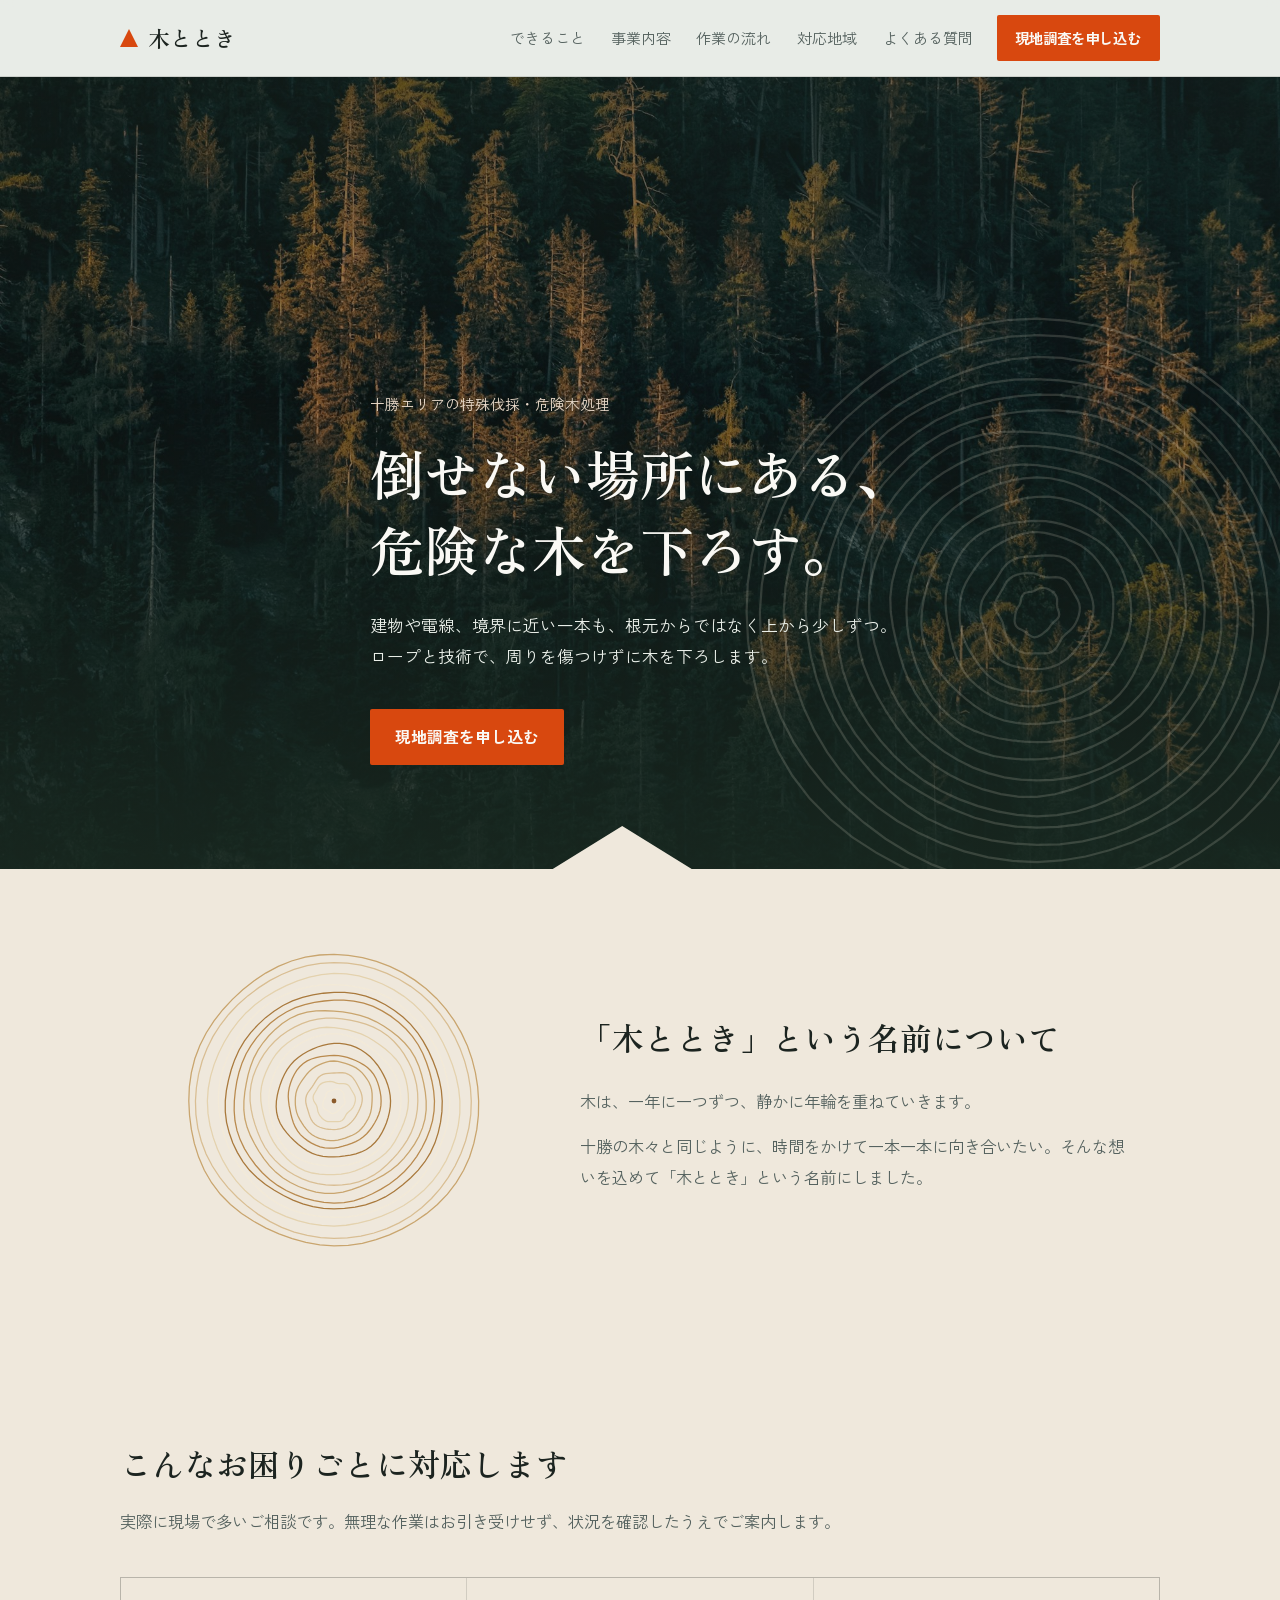
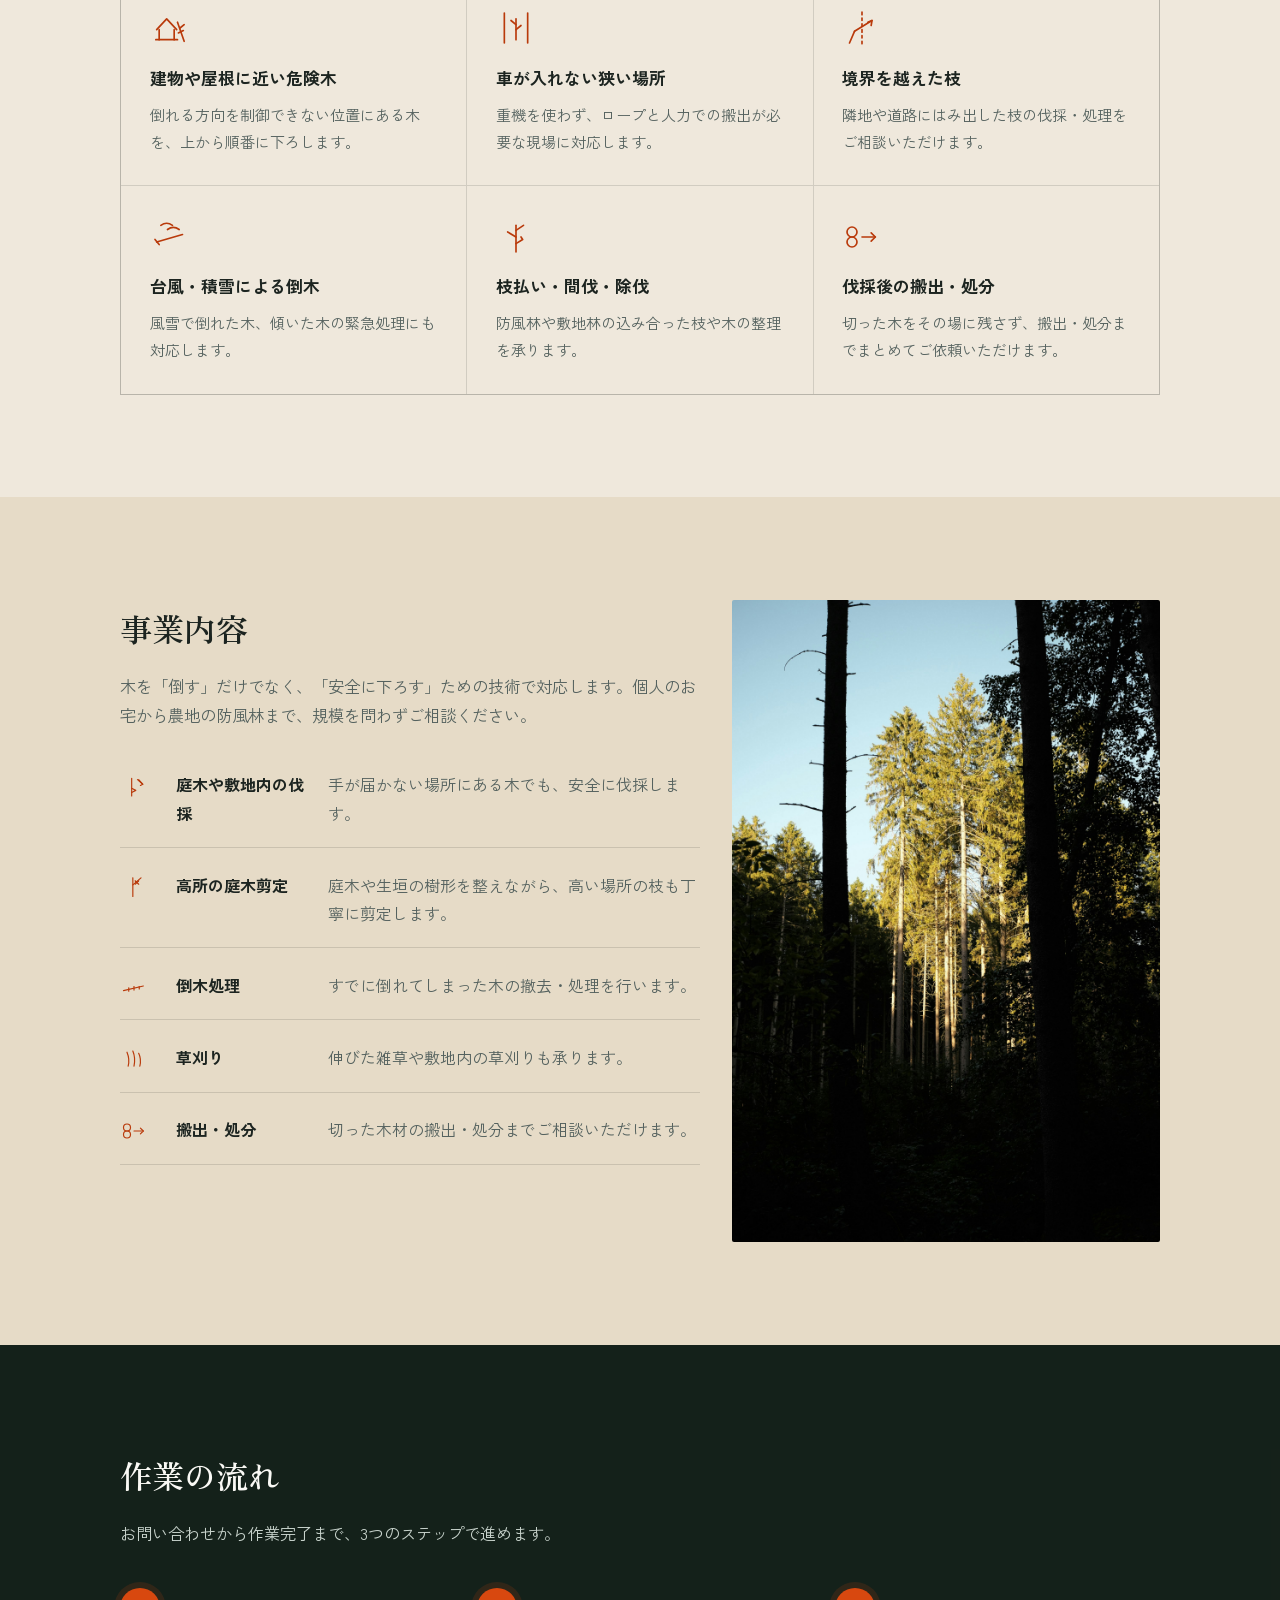
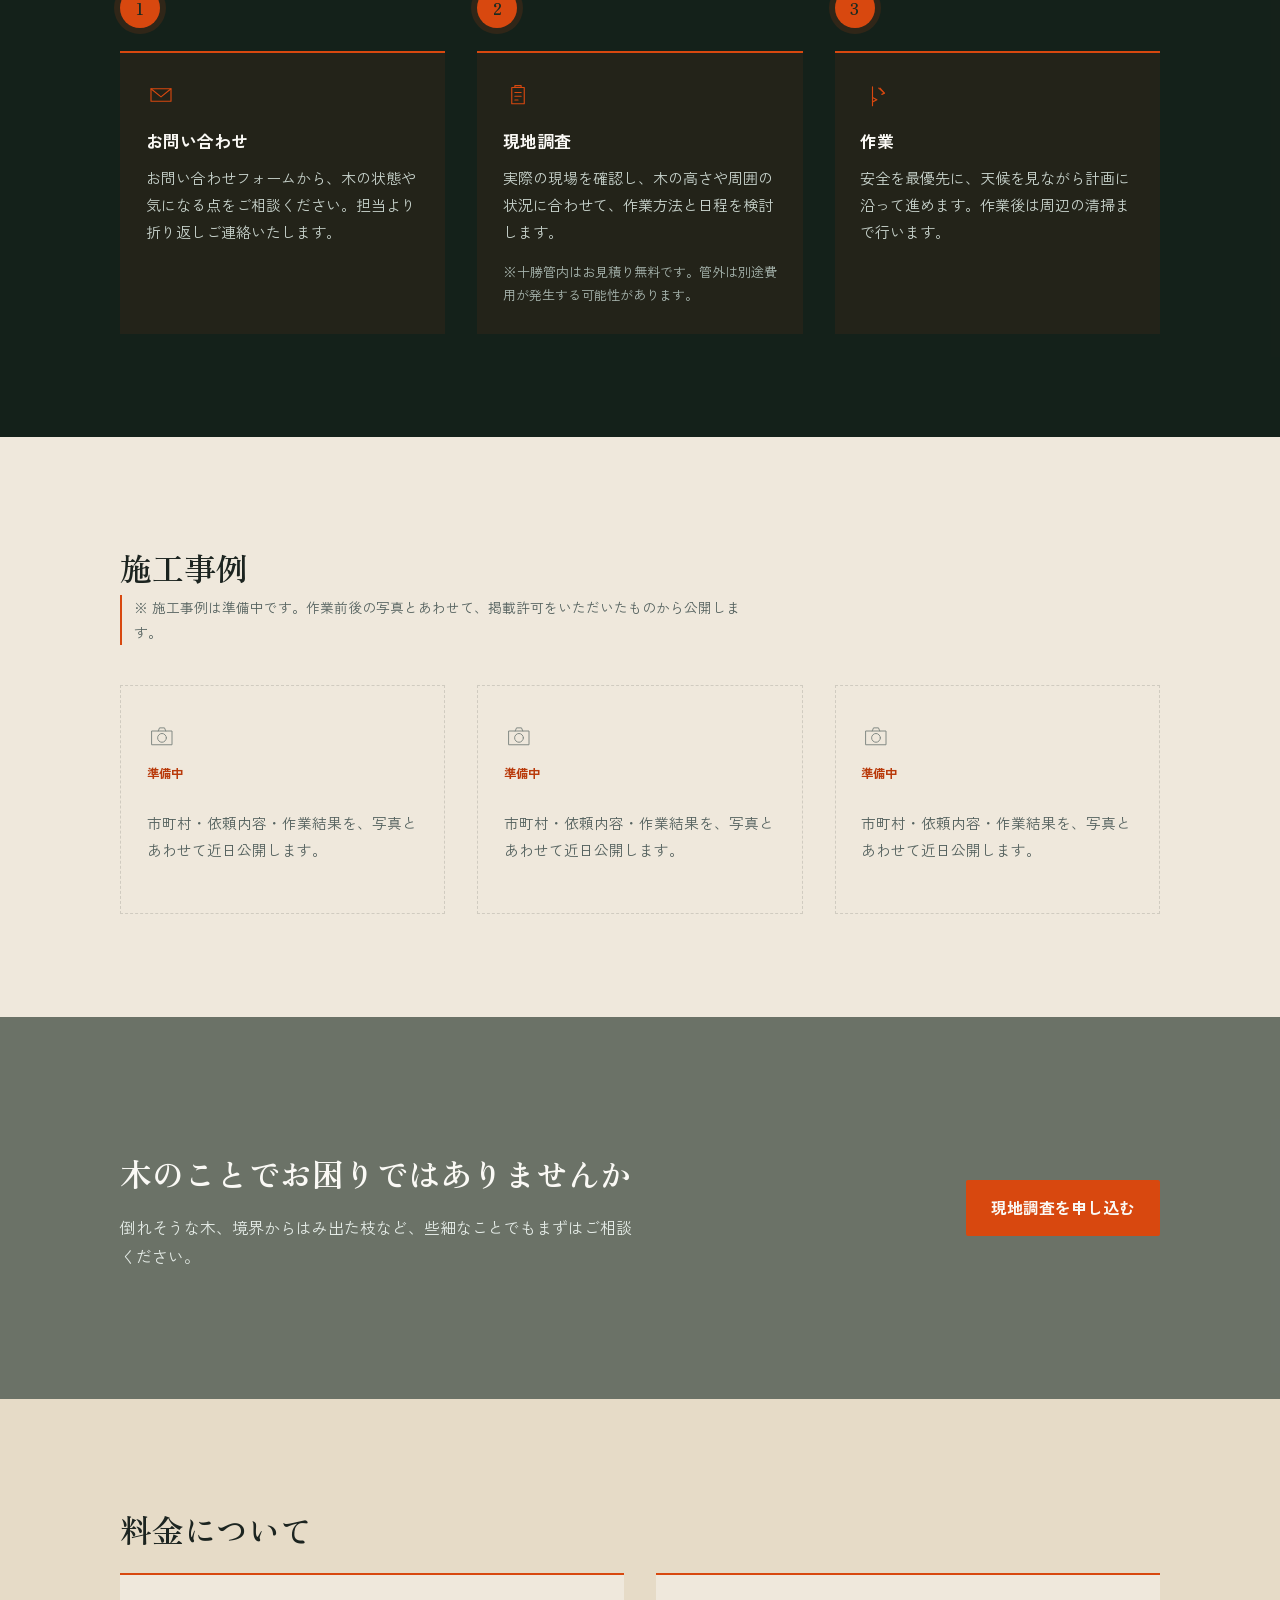
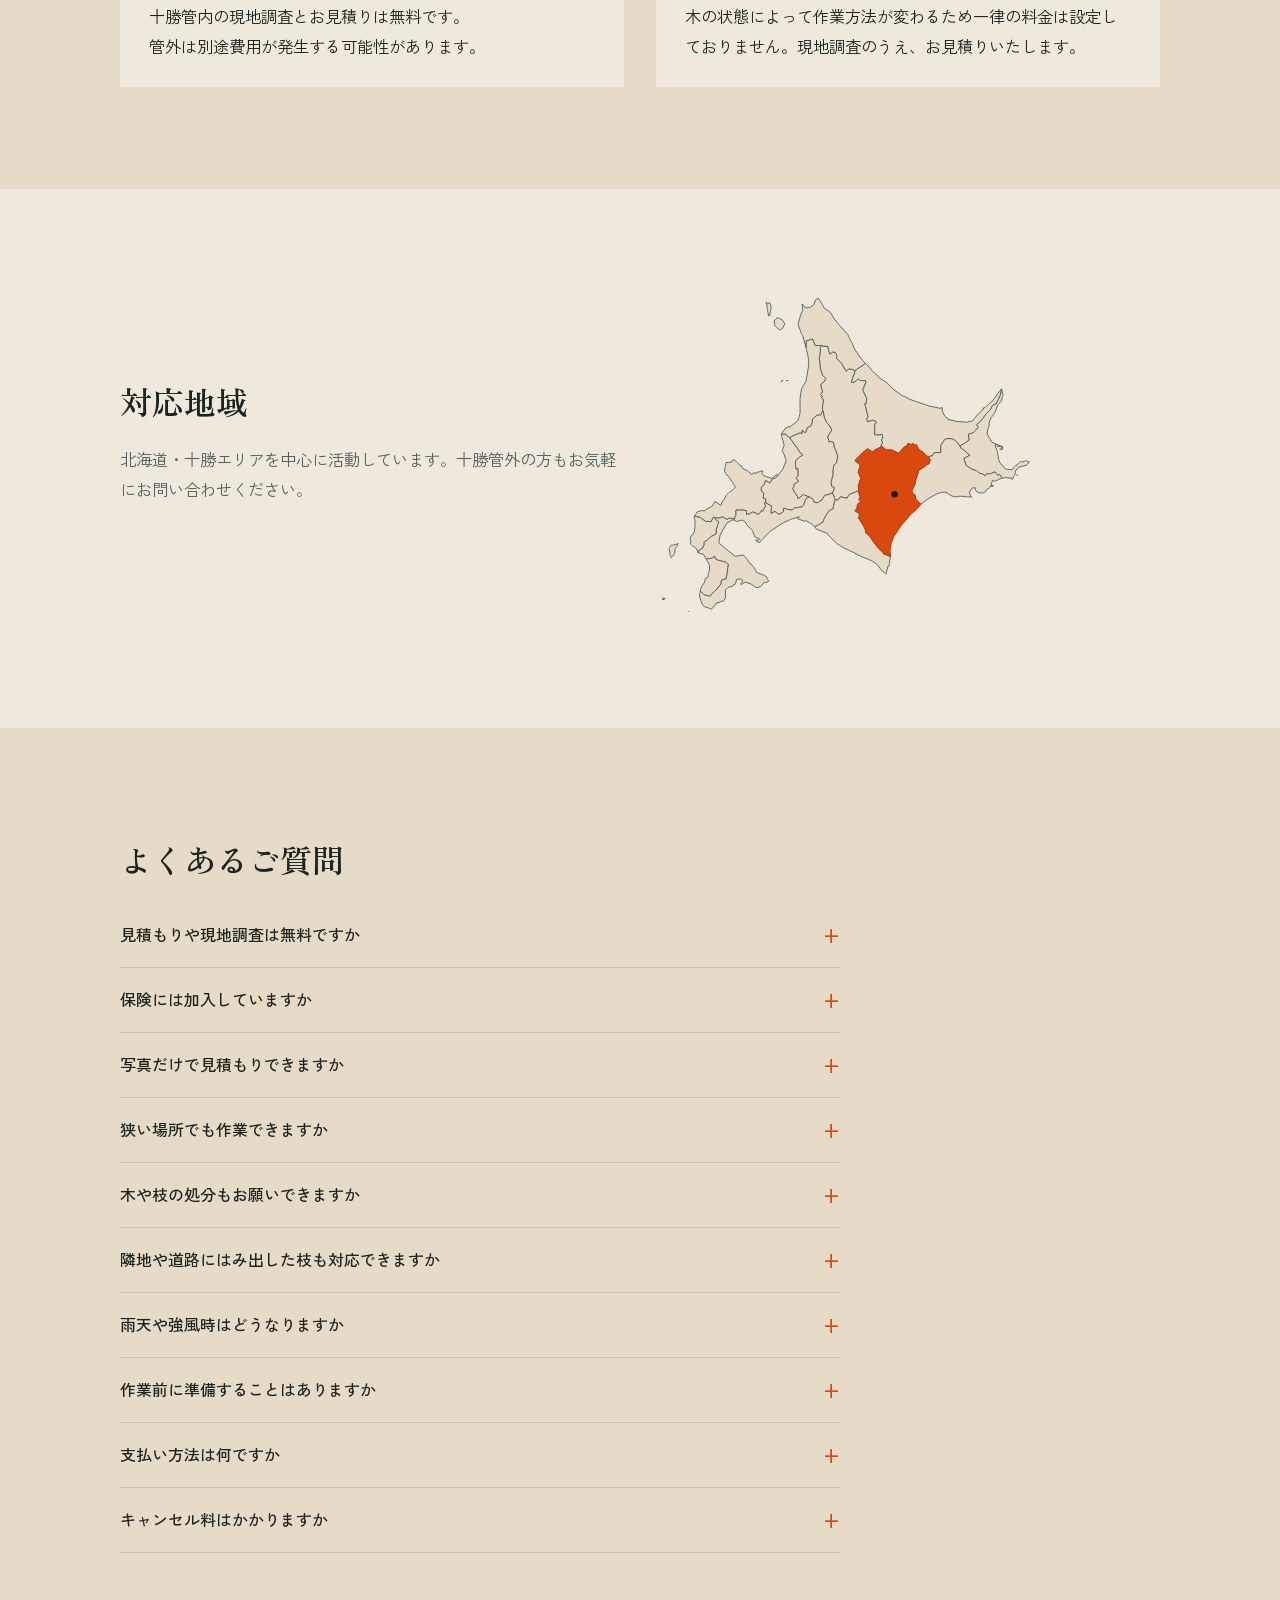
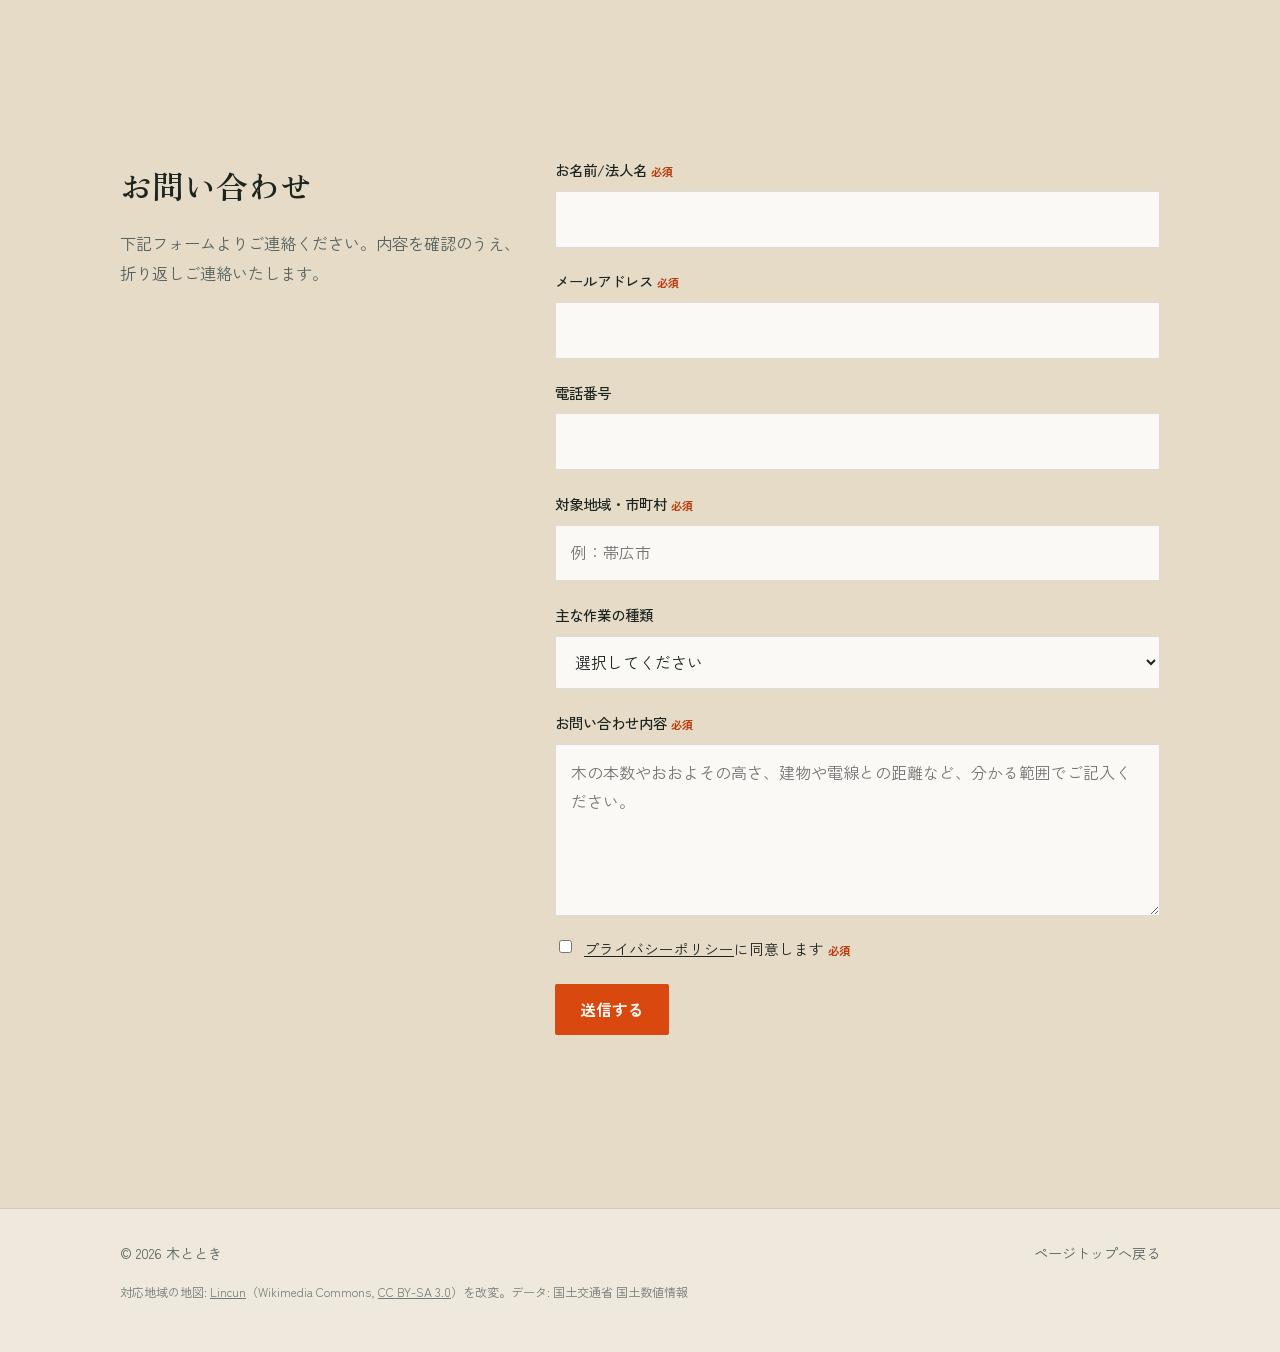
==== index.html @ b5069be8 "年輪イラストを追加し、全体を温かみのある配色に調整 参考サイト(coco-terrace, yachiyo-egg, tokachi-fruits, musu-sauna)を 確認し、フラットで硬い印" ====
<!DOCTYPE html>
<html lang="ja">
<head>
<meta charset="UTF-8">
<meta name="viewport" content="width=device-width, initial-scale=1.0">
<title>木ととき | 十勝の特殊伐採・危険木処理</title>
<meta name="description" content="建物や電線に近い危険な木、狭い場所の伐採、倒木・風雪被害の処理まで。十勝エリアの特殊伐採・伐採・林業関連サービス「木ととき」。">
<link rel="preconnect" href="https://fonts.googleapis.com">
<link rel="preconnect" href="https://fonts.gstatic.com" crossorigin>
<link href="https://fonts.googleapis.com/css2?family=Zen+Old+Mincho:wght@400;600;900&family=Zen+Kaku+Gothic+New:wght@300;400;500;700&display=swap" rel="stylesheet">
<link rel="stylesheet" href="css/style.css?v=12">
</head>
<body>

<svg class="icon-sprite" aria-hidden="true">
<defs>

<symbol id="ic-house-tree" viewBox="0 0 48 48">
  <path d="M8 26 L20 13 L32 26" />
  <path d="M11 26 V38" /><path d="M29 26 V38" />
  <path d="M7 38 H33" />
  <path d="M41 40 L33 17" />
  <path d="M36 24 L41 20" /><path d="M34 30 L40 27" />
</symbol>

<symbol id="ic-narrow" viewBox="0 0 48 48">
  <path d="M10 6 V42" /><path d="M38 6 V42" />
  <path d="M24 38 V13" />
  <path d="M24 20 L18 15" /><path d="M24 26 L30 21" />
</symbol>

<symbol id="ic-boundary" viewBox="0 0 48 48">
  <path d="M24 5 V43" stroke-dasharray="3 4" />
  <path d="M9 42 L15 28" />
  <path d="M15 28 L36 15" />
  <path d="M31 17 L36 15 L35 21" />
</symbol>

<symbol id="ic-storm" viewBox="0 0 48 48">
  <path d="M8 30 L39 21" />
  <path d="M6 27 L11 33" />
  <path d="M13 10 Q20 5 27 10" />
  <path d="M21 15 Q28 10 35 15" />
</symbol>

<symbol id="ic-prune-tree" viewBox="0 0 48 48">
  <path d="M24 42 V10" />
  <path d="M24 16 L33 10" />
  <path d="M24 24 L14 18" />
  <path d="M24 32 L32 27 M30 24 L32 27 L29 29" />
</symbol>

<symbol id="ic-haul" viewBox="0 0 48 48">
  <circle cx="12" cy="30" r="6" /><circle cx="12" cy="18" r="6" />
  <path d="M24 24 H40" /><path d="M35 19 L40 24 L35 29" />
</symbol>

<symbol id="ic-felling" viewBox="0 0 48 48">
  <path d="M20 41 V11" />
  <path d="M20 28 L27 31.5 L20 35" />
  <path d="M30 13 L39 21" />
  <path d="M32 13 L39 21 L35 23" />
</symbol>

<symbol id="ic-shears" viewBox="0 0 48 48">
  <path d="M22 42 V10" />
  <path d="M22 22 L36 10" />
  <path d="M26 15 L32 21" /><path d="M26 21 L32 15" />
</symbol>

<symbol id="ic-fallen" viewBox="0 0 48 48">
  <path d="M6 32 L40 24" />
  <path d="M15 27 V33" /><path d="M24 25 V31" /><path d="M33 25 V29" />
</symbol>

<symbol id="ic-camera" viewBox="0 0 48 48">
  <path d="M18 16 L20 11 H28 L30 16" />
  <path d="M8 16 H40 V38 H8 Z" />
  <circle cx="24" cy="27" r="7" />
</symbol>

<symbol id="ic-grass" viewBox="0 0 48 48">
  <path d="M14 38 Q17 26 12 14" />
  <path d="M24 38 Q27 24 22 12" />
  <path d="M34 38 Q37 26 32 16" />
</symbol>

<symbol id="ic-contact" viewBox="0 0 48 48">
  <path d="M8 14 H40 V34 H8 Z" />
  <path d="M8 14 L24 27 L40 14" />
</symbol>

<symbol id="ic-survey" viewBox="0 0 48 48">
  <path d="M14 12 H34 V38 H14 Z" />
  <path d="M19 12 V9 H29 V12" />
  <path d="M19 20 H29" /><path d="M19 26 H29" /><path d="M19 32 H24" />
</symbol>

</defs>
</svg>

<a class="skip-link" href="#main">本文へ移動</a>

<header class="site-header" id="siteHeader">
  <div class="wrap header-inner">
    <a href="#top" class="brand">
      <span class="brand-mark" aria-hidden="true"></span>
      <span class="brand-name">木ととき</span>
    </a>
    <nav class="nav" id="nav">
      <a href="#concerns">できること</a>
      <a href="#services">事業内容</a>
      <a href="#process">作業の流れ</a>
      <a href="#area">対応地域</a>
      <a href="#faq">よくある質問</a>
    </nav>
    <a href="#contact" class="btn btn-primary btn-header">現地調査を申し込む</a>
    <button class="nav-toggle" id="navToggle" aria-label="メニューを開く" aria-expanded="false" aria-controls="nav">
      <span></span><span></span><span></span>
    </button>
  </div>
</header>

<main id="main">

  <section class="hero" id="top">
    <div class="hero-photo" style="background-image:url('images/hero-forest.jpg');"></div>
    <div class="hero-scrim"></div>
    <svg class="hero-rings" viewBox="0 0 400 400" aria-hidden="true">
  <path d="M 213.6 200.0 L 213.9 201.4 L 213.7 202.7 L 213.0 203.9 L 212.0 205.0 L 210.9 205.9 L 210.0 206.7 L 209.2 207.6 L 208.5 208.5 L 207.8 209.6 L 207.1 210.6 L 206.1 211.5 L 205.1 212.3 L 204.0 213.2 L 202.8 214.1 L 201.5 214.9 L 200.0 215.6 L 198.4 215.8 L 196.9 215.5 L 195.5 214.7 L 194.3 213.7 L 193.2 212.8 L 192.0 212.0 L 190.7 211.3 L 189.3 210.7 L 188.0 209.9 L 186.9 208.7 L 186.3 207.3 L 186.0 205.8 L 186.1 204.2 L 186.3 202.7 L 186.5 201.3 L 186.8 200.0 L 187.2 198.7 L 187.8 197.6 L 188.4 196.5 L 189.1 195.5 L 189.6 194.4 L 189.9 193.2 L 190.1 191.9 L 190.5 190.5 L 191.2 189.2 L 192.2 188.3 L 193.5 187.8 L 194.8 187.5 L 196.2 187.4 L 197.4 187.1 L 198.7 186.6 L 200.0 185.9 L 201.4 185.3 L 203.0 185.0 L 204.6 185.0 L 206.1 185.3 L 207.5 186.0 L 208.9 186.8 L 210.1 187.7 L 211.2 188.8 L 212.0 190.2 L 212.5 191.7 L 212.6 193.3 L 212.5 194.8 L 212.6 196.2 L 212.8 197.5 L 213.2 198.7 Z" fill="none" stroke="currentColor" stroke-width="1.4"/>
  <path d="M 226.6 200.0 L 226.0 202.6 L 225.1 205.0 L 224.0 207.3 L 222.6 209.4 L 221.0 211.2 L 219.1 212.8 L 217.4 214.3 L 215.9 215.9 L 214.7 217.9 L 213.5 220.2 L 212.0 222.5 L 210.1 224.4 L 207.7 225.5 L 205.1 225.9 L 202.5 225.9 L 200.0 225.8 L 197.5 225.9 L 194.8 225.9 L 192.2 225.7 L 189.7 224.9 L 187.4 223.5 L 185.4 221.8 L 183.7 219.9 L 182.1 217.9 L 180.9 215.7 L 180.0 213.4 L 179.5 211.0 L 179.1 208.7 L 178.5 206.5 L 177.6 204.5 L 176.2 202.3 L 174.8 200.0 L 174.0 197.4 L 173.9 194.8 L 174.6 192.3 L 175.9 190.0 L 177.2 187.8 L 178.5 185.6 L 179.7 183.3 L 181.1 181.1 L 182.9 179.2 L 185.1 177.7 L 187.5 176.7 L 190.1 176.1 L 192.6 175.7 L 195.1 175.6 L 197.6 175.8 L 200.0 176.5 L 202.2 177.3 L 204.4 178.0 L 206.6 178.3 L 209.0 178.3 L 211.7 178.2 L 214.4 178.5 L 216.8 179.5 L 218.8 181.2 L 220.3 183.4 L 221.5 185.6 L 222.8 187.8 L 224.1 190.0 L 225.4 192.3 L 226.4 194.8 L 226.8 197.4 Z" fill="none" stroke="currentColor" stroke-width="1.4"/>
  <path d="M 235.2 200.0 L 234.6 203.4 L 233.6 206.7 L 232.3 209.8 L 230.9 212.8 L 229.4 215.7 L 227.7 218.5 L 225.9 221.3 L 223.9 223.9 L 221.7 226.4 L 219.2 228.8 L 216.5 230.9 L 213.5 232.6 L 210.3 234.0 L 207.0 235.0 L 203.5 235.6 L 200.0 235.7 L 196.5 235.6 L 193.0 235.3 L 189.5 234.7 L 185.9 234.0 L 182.4 232.8 L 179.1 231.3 L 176.1 229.1 L 173.6 226.4 L 171.6 223.3 L 170.1 220.0 L 168.9 216.6 L 167.9 213.3 L 166.9 210.0 L 165.9 206.8 L 165.0 203.4 L 164.6 200.0 L 164.8 196.5 L 165.6 193.2 L 167.1 190.0 L 169.0 187.2 L 171.0 184.5 L 172.9 181.9 L 174.7 179.2 L 176.4 176.4 L 178.2 173.5 L 180.4 170.7 L 183.1 168.4 L 186.2 166.8 L 189.6 165.8 L 193.1 165.4 L 196.6 165.2 L 200.0 165.0 L 203.5 164.8 L 207.0 164.6 L 210.7 164.7 L 214.4 165.3 L 217.9 166.6 L 221.0 168.6 L 223.7 171.1 L 225.9 174.1 L 227.8 177.2 L 229.5 180.3 L 231.1 183.4 L 232.6 186.5 L 233.9 189.7 L 234.8 193.1 L 235.3 196.5 Z" fill="none" stroke="currentColor" stroke-width="1.4"/>
  <path d="M 247.6 200.0 L 247.3 204.7 L 246.8 209.3 L 245.9 213.9 L 244.4 218.4 L 242.4 222.6 L 240.0 226.7 L 237.4 230.7 L 234.4 234.4 L 231.0 237.8 L 227.1 240.6 L 222.9 242.8 L 218.5 244.6 L 214.0 246.3 L 209.5 247.7 L 204.8 248.9 L 200.0 249.6 L 195.1 249.5 L 190.3 248.9 L 185.5 247.8 L 180.8 246.4 L 176.3 244.4 L 172.1 241.8 L 168.3 238.6 L 165.1 234.9 L 162.2 231.0 L 159.6 227.0 L 157.1 222.9 L 155.0 218.7 L 153.3 214.2 L 152.3 209.5 L 151.7 204.8 L 151.6 200.0 L 151.8 195.2 L 152.4 190.5 L 153.7 185.9 L 155.6 181.6 L 158.0 177.5 L 160.6 173.7 L 163.4 169.9 L 166.2 166.2 L 169.4 162.7 L 173.0 159.6 L 177.0 157.0 L 181.3 154.8 L 185.7 152.9 L 190.3 151.3 L 195.1 150.3 L 200.0 150.0 L 204.9 150.5 L 209.6 151.6 L 214.3 153.0 L 218.8 154.5 L 223.3 156.4 L 227.6 158.6 L 231.6 161.5 L 235.2 164.8 L 238.3 168.5 L 241.2 172.5 L 243.7 176.6 L 245.7 181.1 L 247.0 185.7 L 247.6 190.5 L 247.7 195.3 Z" fill="none" stroke="currentColor" stroke-width="1.4"/>
  <path d="M 258.9 200.0 L 258.6 205.8 L 257.6 211.5 L 255.9 216.9 L 253.6 222.2 L 250.9 227.2 L 247.9 232.0 L 244.6 236.6 L 240.9 240.9 L 236.7 244.8 L 232.1 248.1 L 227.2 250.8 L 222.0 253.0 L 216.7 254.9 L 211.2 256.5 L 205.7 257.9 L 200.0 258.8 L 194.2 259.0 L 188.4 258.5 L 182.6 257.2 L 177.1 255.2 L 171.9 252.6 L 166.9 249.5 L 162.3 246.0 L 158.0 242.0 L 154.4 237.4 L 151.5 232.4 L 149.2 227.1 L 147.5 221.7 L 146.1 216.3 L 145.0 210.9 L 143.9 205.5 L 143.2 200.0 L 142.8 194.4 L 143.1 188.7 L 144.1 183.0 L 145.7 177.5 L 147.7 172.1 L 150.3 166.8 L 153.4 161.8 L 157.2 157.2 L 161.6 153.2 L 166.5 149.9 L 171.9 147.5 L 177.6 145.8 L 183.2 144.6 L 188.8 143.8 L 194.4 143.2 L 200.0 143.0 L 205.6 143.2 L 211.1 144.1 L 216.6 145.4 L 221.8 147.3 L 227.0 149.4 L 232.1 151.9 L 237.1 154.8 L 241.8 158.2 L 246.0 162.2 L 249.6 166.8 L 252.5 171.9 L 254.7 177.3 L 256.4 182.9 L 257.7 188.5 L 258.6 194.2 Z" fill="none" stroke="currentColor" stroke-width="1.4"/>
  <path d="M 270.7 200.0 L 270.4 206.9 L 269.3 213.8 L 267.7 220.5 L 265.6 227.2 L 262.9 233.6 L 259.8 239.9 L 256.0 246.0 L 251.5 251.5 L 246.3 256.5 L 240.5 260.6 L 234.1 263.7 L 227.3 266.0 L 220.5 267.6 L 213.7 268.7 L 206.8 269.5 L 200.0 269.9 L 193.1 269.9 L 186.2 269.2 L 179.4 267.8 L 172.9 265.5 L 166.7 262.3 L 160.9 258.5 L 155.5 254.3 L 150.3 249.7 L 145.4 244.8 L 140.7 239.6 L 136.4 234.0 L 132.7 227.9 L 130.0 221.2 L 128.3 214.3 L 127.7 207.1 L 128.0 200.0 L 129.1 193.0 L 130.7 186.2 L 132.7 179.6 L 135.1 173.1 L 138.0 166.8 L 141.4 160.8 L 145.5 155.2 L 150.1 150.1 L 155.3 145.6 L 161.0 141.6 L 166.9 138.1 L 173.1 135.1 L 179.5 132.5 L 186.1 130.4 L 193.0 128.8 L 200.0 128.0 L 207.1 127.9 L 214.2 128.8 L 221.1 130.5 L 227.7 133.0 L 234.0 136.3 L 239.9 140.3 L 245.3 144.8 L 250.1 149.9 L 254.5 155.3 L 258.3 161.0 L 261.7 167.0 L 264.7 173.2 L 267.1 179.6 L 269.0 186.3 L 270.2 193.1 Z" fill="none" stroke="currentColor" stroke-width="1.4"/>
  <path d="M 283.8 200.0 L 283.3 208.2 L 282.1 216.3 L 280.0 224.3 L 277.1 231.9 L 273.4 239.2 L 269.0 246.1 L 263.9 252.4 L 258.3 258.3 L 252.2 263.6 L 245.6 268.3 L 238.7 272.4 L 231.4 275.8 L 223.8 278.4 L 215.9 280.1 L 208.0 281.1 L 200.0 281.3 L 192.0 281.0 L 184.1 280.2 L 176.1 278.9 L 168.1 276.9 L 160.4 274.1 L 152.9 270.4 L 146.1 265.7 L 140.0 260.0 L 134.8 253.5 L 130.5 246.5 L 126.9 239.1 L 124.0 231.5 L 121.7 223.8 L 119.9 215.9 L 118.8 208.0 L 118.4 200.0 L 118.7 192.0 L 119.9 184.1 L 121.7 176.3 L 124.3 168.7 L 127.6 161.3 L 131.5 154.2 L 136.1 147.5 L 141.3 141.3 L 147.2 135.7 L 153.8 130.8 L 160.7 126.6 L 168.1 123.0 L 175.8 120.1 L 183.7 117.9 L 191.8 116.5 L 200.0 115.9 L 208.2 116.4 L 216.3 118.0 L 224.1 120.6 L 231.4 124.1 L 238.3 128.3 L 244.8 132.9 L 251.0 137.8 L 257.0 143.0 L 262.6 148.6 L 268.0 154.6 L 272.8 161.1 L 276.8 168.2 L 279.9 175.8 L 282.1 183.7 L 283.4 191.8 Z" fill="none" stroke="currentColor" stroke-width="1.4"/>
  <path d="M 293.1 200.0 L 292.3 209.1 L 290.4 218.0 L 287.6 226.6 L 284.2 234.9 L 280.3 242.9 L 276.0 250.8 L 270.9 258.2 L 264.9 264.9 L 258.0 270.6 L 250.5 275.6 L 242.8 280.1 L 234.8 284.0 L 226.5 287.4 L 217.9 290.0 L 209.0 291.5 L 200.0 292.1 L 190.9 292.1 L 181.8 291.4 L 172.7 290.0 L 163.8 287.3 L 155.5 283.3 L 147.9 278.0 L 141.0 271.9 L 134.8 265.2 L 129.1 258.2 L 124.1 250.7 L 119.9 242.8 L 116.6 234.6 L 114.0 226.1 L 111.8 217.6 L 109.9 208.9 L 108.6 200.0 L 108.3 191.0 L 109.3 182.0 L 111.5 173.2 L 114.6 164.6 L 118.4 156.4 L 122.8 148.4 L 128.0 140.9 L 134.1 134.1 L 141.0 128.2 L 148.5 122.9 L 156.3 118.2 L 164.4 114.1 L 172.9 110.8 L 181.8 108.6 L 190.9 107.8 L 200.0 108.2 L 208.9 109.5 L 217.7 111.2 L 226.2 113.5 L 234.6 116.5 L 242.6 120.3 L 250.2 124.9 L 257.5 130.0 L 264.6 135.4 L 271.4 141.4 L 277.7 148.1 L 283.0 155.6 L 287.0 164.0 L 289.8 172.8 L 291.7 181.8 L 292.8 190.9 Z" fill="none" stroke="currentColor" stroke-width="1.4"/>
  <path d="M 304.8 200.0 L 304.2 210.3 L 302.6 220.4 L 300.0 230.3 L 296.3 239.9 L 291.5 248.9 L 285.9 257.4 L 279.7 265.4 L 272.9 272.9 L 265.8 280.1 L 258.0 286.8 L 249.5 292.7 L 240.4 297.5 L 230.7 301.1 L 220.6 303.5 L 210.3 304.9 L 200.0 305.3 L 189.7 304.8 L 179.5 303.3 L 169.5 300.7 L 159.8 297.1 L 150.6 292.5 L 141.8 287.1 L 133.6 280.9 L 126.1 273.9 L 119.3 266.2 L 113.6 257.8 L 108.8 248.8 L 104.8 239.5 L 101.4 229.9 L 98.5 220.2 L 96.4 210.2 L 95.1 200.0 L 95.1 189.7 L 96.4 179.4 L 98.9 169.3 L 102.6 159.6 L 107.1 150.4 L 112.5 141.5 L 118.6 133.2 L 125.6 125.6 L 133.3 118.7 L 141.7 112.8 L 150.6 107.6 L 159.9 103.3 L 169.6 99.9 L 179.6 97.6 L 189.8 96.4 L 200.0 96.4 L 210.1 97.3 L 220.1 99.0 L 230.0 101.2 L 239.8 104.0 L 249.3 107.7 L 258.5 112.5 L 267.0 118.3 L 274.7 125.3 L 281.6 133.1 L 287.6 141.5 L 292.8 150.4 L 297.3 159.7 L 300.7 169.4 L 303.2 179.5 L 304.5 189.7 Z" fill="none" stroke="currentColor" stroke-width="1.4"/>
  <path d="M 315.2 200.0 L 315.2 211.3 L 313.7 222.6 L 310.6 233.6 L 306.2 244.0 L 300.7 253.8 L 294.4 263.1 L 287.4 271.7 L 279.6 279.6 L 271.1 286.6 L 261.9 292.6 L 252.3 297.8 L 242.5 302.6 L 232.5 307.0 L 222.1 310.9 L 211.2 313.9 L 200.0 315.5 L 188.6 315.5 L 177.4 313.8 L 166.4 310.9 L 155.7 306.9 L 145.5 301.9 L 135.9 296.0 L 127.1 288.9 L 119.2 280.8 L 112.3 272.0 L 106.1 262.8 L 100.5 253.2 L 95.5 243.3 L 91.4 232.9 L 88.6 222.2 L 87.3 211.1 L 87.4 200.0 L 88.5 189.0 L 90.3 178.2 L 92.6 167.4 L 95.7 156.8 L 99.7 146.4 L 105.0 136.5 L 111.3 127.2 L 118.5 118.5 L 126.5 110.5 L 135.3 103.2 L 144.9 96.9 L 155.3 92.1 L 166.3 89.0 L 177.6 87.4 L 188.9 87.2 L 200.0 87.7 L 211.0 88.7 L 221.8 90.4 L 232.5 92.9 L 242.9 96.4 L 252.9 101.0 L 262.5 106.5 L 271.6 112.8 L 280.3 119.7 L 288.4 127.5 L 295.5 136.2 L 301.4 145.8 L 306.0 156.1 L 309.4 166.8 L 312.1 177.7 L 314.1 188.8 Z" fill="none" stroke="currentColor" stroke-width="1.4"/>
  <path d="M 325.6 200.0 L 325.1 212.3 L 323.2 224.5 L 319.8 236.3 L 315.3 247.7 L 309.8 258.7 L 303.5 269.2 L 296.3 279.0 L 288.1 288.1 L 279.1 296.3 L 269.3 303.7 L 258.9 310.2 L 248.0 315.9 L 236.7 320.9 L 224.8 324.7 L 212.5 327.0 L 200.0 327.7 L 187.5 326.8 L 175.2 324.6 L 163.2 321.3 L 151.5 317.1 L 140.2 311.9 L 129.5 305.5 L 119.5 298.1 L 110.4 289.6 L 102.1 280.3 L 94.7 270.3 L 88.2 259.8 L 82.8 248.6 L 78.7 236.8 L 76.2 224.6 L 75.2 212.3 L 75.4 200.0 L 76.6 187.8 L 78.5 175.8 L 81.3 164.0 L 85.1 152.4 L 90.0 141.2 L 96.2 130.7 L 103.4 120.7 L 111.5 111.5 L 120.3 102.9 L 130.0 95.3 L 140.5 88.7 L 151.7 83.4 L 163.5 79.5 L 175.5 76.8 L 187.7 75.0 L 200.0 74.0 L 212.4 74.0 L 224.8 75.1 L 237.1 77.7 L 249.0 81.8 L 260.2 87.3 L 270.9 93.9 L 280.8 101.5 L 290.0 110.0 L 298.2 119.4 L 305.2 129.7 L 311.0 140.7 L 315.7 152.1 L 319.5 163.8 L 322.5 175.6 L 324.6 187.7 Z" fill="none" stroke="currentColor" stroke-width="1.4"/>
  <path d="M 335.3 200.0 L 334.9 213.3 L 333.2 226.5 L 330.3 239.5 L 326.2 252.3 L 320.6 264.5 L 313.6 275.9 L 305.3 286.4 L 296.0 296.0 L 286.0 304.8 L 275.4 312.8 L 264.1 319.9 L 252.0 325.6 L 239.4 329.9 L 226.4 332.7 L 213.2 334.3 L 200.0 334.8 L 186.8 334.1 L 173.7 332.0 L 161.0 328.6 L 148.7 323.8 L 136.9 318.1 L 125.4 311.6 L 114.4 304.4 L 104.0 296.0 L 94.5 286.6 L 86.3 276.0 L 79.3 264.5 L 73.5 252.4 L 69.0 239.8 L 65.7 226.7 L 64.1 213.4 L 64.1 200.0 L 65.5 186.8 L 68.1 173.8 L 71.5 161.0 L 75.8 148.6 L 81.2 136.5 L 87.9 125.1 L 95.9 114.5 L 104.8 104.8 L 114.5 95.8 L 125.0 87.7 L 136.2 80.6 L 148.1 74.8 L 160.7 70.4 L 173.6 67.3 L 186.7 65.3 L 200.0 64.2 L 213.4 64.3 L 226.7 65.8 L 239.8 68.9 L 252.3 73.6 L 264.3 79.7 L 275.6 86.8 L 286.2 95.0 L 295.8 104.2 L 304.3 114.4 L 311.6 125.4 L 317.9 137.0 L 323.3 148.9 L 328.0 161.2 L 331.7 173.8 L 334.2 186.8 Z" fill="none" stroke="currentColor" stroke-width="1.4"/>
  <path d="M 344.6 200.0 L 344.1 214.2 L 341.9 228.2 L 338.1 241.9 L 333.0 255.1 L 327.0 267.9 L 320.1 280.3 L 312.3 292.2 L 303.2 303.2 L 292.9 313.1 L 281.4 321.8 L 269.0 329.1 L 256.0 335.2 L 242.5 340.0 L 228.5 343.4 L 214.3 345.2 L 200.0 345.6 L 185.8 344.7 L 171.6 342.7 L 157.7 339.5 L 144.1 335.0 L 131.1 328.9 L 119.1 321.1 L 108.1 312.0 L 98.0 302.0 L 88.9 291.2 L 80.5 279.8 L 73.2 267.8 L 67.1 255.1 L 62.3 241.8 L 58.8 228.1 L 56.5 214.1 L 55.4 200.0 L 55.9 185.8 L 58.1 171.8 L 61.9 158.1 L 67.0 144.9 L 73.0 132.1 L 79.9 119.7 L 87.7 107.8 L 96.8 96.8 L 107.1 86.9 L 118.6 78.2 L 131.0 70.9 L 144.0 64.8 L 157.5 60.0 L 171.5 56.6 L 185.7 54.8 L 200.0 54.4 L 214.2 55.3 L 228.4 57.3 L 242.3 60.5 L 255.9 65.0 L 268.9 71.1 L 280.9 78.9 L 291.9 88.0 L 302.0 98.0 L 311.1 108.8 L 319.5 120.2 L 326.8 132.2 L 332.9 144.9 L 337.7 158.2 L 341.2 171.9 L 343.5 185.9 Z" fill="none" stroke="currentColor" stroke-width="1.4"/>
  <path d="M 357.4 200.0 L 357.3 215.5 L 355.3 230.9 L 351.7 246.0 L 346.5 260.7 L 340.0 274.8 L 332.0 288.2 L 322.7 300.7 L 312.0 312.0 L 300.1 322.0 L 287.2 330.6 L 273.7 337.8 L 259.6 343.9 L 245.2 348.9 L 230.4 352.8 L 215.3 355.3 L 200.0 356.3 L 184.7 355.6 L 169.5 353.3 L 154.6 349.6 L 140.2 344.5 L 126.2 338.2 L 112.7 330.6 L 100.1 321.8 L 88.4 311.6 L 78.0 300.2 L 68.8 287.6 L 61.0 274.3 L 54.4 260.3 L 49.1 245.8 L 45.0 230.8 L 42.5 215.5 L 41.7 200.0 L 42.8 184.5 L 45.7 169.3 L 50.1 154.5 L 55.8 140.3 L 62.7 126.6 L 70.6 113.5 L 79.7 101.3 L 89.9 89.9 L 101.3 79.7 L 113.5 70.6 L 126.6 62.7 L 140.2 55.7 L 154.5 49.9 L 169.2 45.2 L 184.4 42.0 L 200.0 40.6 L 215.6 41.2 L 231.1 43.7 L 246.1 47.9 L 260.6 53.7 L 274.4 60.8 L 287.4 69.2 L 299.5 78.8 L 310.5 89.5 L 320.3 101.3 L 328.8 113.9 L 336.2 127.2 L 342.6 140.9 L 348.1 155.1 L 352.6 169.6 L 355.8 184.7 Z" fill="none" stroke="currentColor" stroke-width="1.4"/>
  <path d="M 371.6 200.0 L 371.0 216.8 L 368.6 233.5 L 364.5 249.9 L 358.7 265.7 L 351.5 281.0 L 342.9 295.5 L 333.0 309.2 L 321.9 321.9 L 309.5 333.5 L 296.0 343.7 L 281.5 352.4 L 266.1 359.5 L 250.0 365.0 L 233.6 368.8 L 216.8 371.0 L 200.0 371.7 L 183.2 370.7 L 166.6 368.1 L 150.3 363.8 L 134.6 357.9 L 119.6 350.5 L 105.3 341.7 L 91.9 331.7 L 79.3 320.7 L 67.7 308.6 L 57.2 295.4 L 47.9 281.3 L 40.1 266.2 L 34.1 250.3 L 29.8 233.9 L 27.4 217.0 L 26.8 200.0 L 28.0 183.1 L 30.8 166.3 L 35.2 150.0 L 41.3 134.3 L 48.8 119.2 L 57.9 105.0 L 68.2 91.8 L 79.7 79.7 L 92.2 68.6 L 105.5 58.6 L 119.6 49.6 L 134.5 41.9 L 150.1 35.6 L 166.4 30.9 L 183.1 27.9 L 200.0 26.9 L 217.0 27.7 L 233.8 30.3 L 250.2 34.6 L 266.1 40.5 L 281.3 47.8 L 295.8 56.7 L 309.2 66.9 L 321.5 78.5 L 332.6 91.2 L 342.3 104.9 L 350.7 119.5 L 357.7 134.7 L 363.4 150.4 L 367.7 166.6 L 370.5 183.2 Z" fill="none" stroke="currentColor" stroke-width="1.4"/>
  <path d="M 380.8 200.0 L 380.5 217.8 L 378.5 235.5 L 374.8 253.0 L 369.4 270.2 L 362.0 286.6 L 352.8 302.1 L 341.8 316.4 L 329.3 329.3 L 315.6 340.8 L 300.9 351.0 L 285.4 359.8 L 269.3 367.3 L 252.6 373.4 L 235.4 377.9 L 217.8 380.6 L 200.0 381.2 L 182.3 379.9 L 164.8 376.8 L 147.8 372.1 L 131.2 366.1 L 115.1 358.9 L 99.5 350.4 L 84.5 340.7 L 70.6 329.4 L 58.0 316.6 L 47.0 302.2 L 37.9 286.6 L 30.8 270.1 L 25.4 253.0 L 21.7 235.5 L 19.4 217.8 L 18.5 200.0 L 19.2 182.2 L 21.7 164.5 L 26.0 147.2 L 32.3 130.5 L 40.4 114.7 L 50.0 99.8 L 61.0 85.9 L 73.0 73.0 L 85.9 61.0 L 99.8 50.0 L 114.6 40.1 L 130.3 31.7 L 146.9 25.0 L 164.2 20.2 L 182.0 17.5 L 200.0 16.7 L 217.9 17.9 L 235.6 20.8 L 253.0 25.4 L 269.7 31.7 L 285.8 39.5 L 301.0 48.9 L 315.2 59.7 L 328.2 71.8 L 339.9 85.2 L 350.3 99.6 L 359.2 114.9 L 366.7 131.0 L 372.5 147.7 L 376.8 164.8 L 379.6 182.3 Z" fill="none" stroke="currentColor" stroke-width="1.4"/>    </svg>
    <div class="wrap hero-inner">
      <p class="kicker" data-reveal="0">十勝エリアの特殊伐採・危険木処理</p>
      <h1 class="hero-title">
        <span data-reveal="1">倒せない場所にある、</span>
        <span data-reveal="2">危険な木を下ろす。</span>
      </h1>
      <p class="hero-lead" data-reveal="3">建物や電線、境界に近い一本も、根元からではなく上から少しずつ。<br>ロープと技術で、周りを傷つけずに木を下ろします。</p>
      <div class="hero-actions" data-reveal="4">
        <a href="#contact" class="btn btn-primary">現地調査を申し込む</a>
      </div>
    </div>
    <svg class="hero-cut" viewBox="0 0 1440 60" preserveAspectRatio="none" aria-hidden="true">
      <path d="M0,60 L620,60 L700,0 L780,60 L1440,60 Z"></path>
    </svg>
  </section>

  <section class="band story-band" id="story">
    <div class="wrap story-inner">
      <div class="story-rings-wrap">
        <svg class="story-rings" viewBox="0 0 400 400" role="img" aria-labelledby="ringsTitle">
          <title id="ringsTitle">年輪のイラスト</title>
  <path d="M 213.6 200.0 L 213.9 201.4 L 213.7 202.7 L 213.0 203.9 L 212.0 205.0 L 210.9 205.9 L 210.0 206.7 L 209.2 207.6 L 208.5 208.5 L 207.8 209.6 L 207.1 210.6 L 206.1 211.5 L 205.1 212.3 L 204.0 213.2 L 202.8 214.1 L 201.5 214.9 L 200.0 215.6 L 198.4 215.8 L 196.9 215.5 L 195.5 214.7 L 194.3 213.7 L 193.2 212.8 L 192.0 212.0 L 190.7 211.3 L 189.3 210.7 L 188.0 209.9 L 186.9 208.7 L 186.3 207.3 L 186.0 205.8 L 186.1 204.2 L 186.3 202.7 L 186.5 201.3 L 186.8 200.0 L 187.2 198.7 L 187.8 197.6 L 188.4 196.5 L 189.1 195.5 L 189.6 194.4 L 189.9 193.2 L 190.1 191.9 L 190.5 190.5 L 191.2 189.2 L 192.2 188.3 L 193.5 187.8 L 194.8 187.5 L 196.2 187.4 L 197.4 187.1 L 198.7 186.6 L 200.0 185.9 L 201.4 185.3 L 203.0 185.0 L 204.6 185.0 L 206.1 185.3 L 207.5 186.0 L 208.9 186.8 L 210.1 187.7 L 211.2 188.8 L 212.0 190.2 L 212.5 191.7 L 212.6 193.3 L 212.5 194.8 L 212.6 196.2 L 212.8 197.5 L 213.2 198.7 Z" fill="none" stroke="#F3EAD8" stroke-width="1.6"/>
  <path d="M 226.6 200.0 L 226.0 202.6 L 225.1 205.0 L 224.0 207.3 L 222.6 209.4 L 221.0 211.2 L 219.1 212.8 L 217.4 214.3 L 215.9 215.9 L 214.7 217.9 L 213.5 220.2 L 212.0 222.5 L 210.1 224.4 L 207.7 225.5 L 205.1 225.9 L 202.5 225.9 L 200.0 225.8 L 197.5 225.9 L 194.8 225.9 L 192.2 225.7 L 189.7 224.9 L 187.4 223.5 L 185.4 221.8 L 183.7 219.9 L 182.1 217.9 L 180.9 215.7 L 180.0 213.4 L 179.5 211.0 L 179.1 208.7 L 178.5 206.5 L 177.6 204.5 L 176.2 202.3 L 174.8 200.0 L 174.0 197.4 L 173.9 194.8 L 174.6 192.3 L 175.9 190.0 L 177.2 187.8 L 178.5 185.6 L 179.7 183.3 L 181.1 181.1 L 182.9 179.2 L 185.1 177.7 L 187.5 176.7 L 190.1 176.1 L 192.6 175.7 L 195.1 175.6 L 197.6 175.8 L 200.0 176.5 L 202.2 177.3 L 204.4 178.0 L 206.6 178.3 L 209.0 178.3 L 211.7 178.2 L 214.4 178.5 L 216.8 179.5 L 218.8 181.2 L 220.3 183.4 L 221.5 185.6 L 222.8 187.8 L 224.1 190.0 L 225.4 192.3 L 226.4 194.8 L 226.8 197.4 Z" fill="none" stroke="#E4D2AE" stroke-width="1.6"/>
  <path d="M 235.2 200.0 L 234.6 203.4 L 233.6 206.7 L 232.3 209.8 L 230.9 212.8 L 229.4 215.7 L 227.7 218.5 L 225.9 221.3 L 223.9 223.9 L 221.7 226.4 L 219.2 228.8 L 216.5 230.9 L 213.5 232.6 L 210.3 234.0 L 207.0 235.0 L 203.5 235.6 L 200.0 235.7 L 196.5 235.6 L 193.0 235.3 L 189.5 234.7 L 185.9 234.0 L 182.4 232.8 L 179.1 231.3 L 176.1 229.1 L 173.6 226.4 L 171.6 223.3 L 170.1 220.0 L 168.9 216.6 L 167.9 213.3 L 166.9 210.0 L 165.9 206.8 L 165.0 203.4 L 164.6 200.0 L 164.8 196.5 L 165.6 193.2 L 167.1 190.0 L 169.0 187.2 L 171.0 184.5 L 172.9 181.9 L 174.7 179.2 L 176.4 176.4 L 178.2 173.5 L 180.4 170.7 L 183.1 168.4 L 186.2 166.8 L 189.6 165.8 L 193.1 165.4 L 196.6 165.2 L 200.0 165.0 L 203.5 164.8 L 207.0 164.6 L 210.7 164.7 L 214.4 165.3 L 217.9 166.6 L 221.0 168.6 L 223.7 171.1 L 225.9 174.1 L 227.8 177.2 L 229.5 180.3 L 231.1 183.4 L 232.6 186.5 L 233.9 189.7 L 234.8 193.1 L 235.3 196.5 Z" fill="none" stroke="#D9BE93" stroke-width="1.6"/>
  <path d="M 247.6 200.0 L 247.3 204.7 L 246.8 209.3 L 245.9 213.9 L 244.4 218.4 L 242.4 222.6 L 240.0 226.7 L 237.4 230.7 L 234.4 234.4 L 231.0 237.8 L 227.1 240.6 L 222.9 242.8 L 218.5 244.6 L 214.0 246.3 L 209.5 247.7 L 204.8 248.9 L 200.0 249.6 L 195.1 249.5 L 190.3 248.9 L 185.5 247.8 L 180.8 246.4 L 176.3 244.4 L 172.1 241.8 L 168.3 238.6 L 165.1 234.9 L 162.2 231.0 L 159.6 227.0 L 157.1 222.9 L 155.0 218.7 L 153.3 214.2 L 152.3 209.5 L 151.7 204.8 L 151.6 200.0 L 151.8 195.2 L 152.4 190.5 L 153.7 185.9 L 155.6 181.6 L 158.0 177.5 L 160.6 173.7 L 163.4 169.9 L 166.2 166.2 L 169.4 162.7 L 173.0 159.6 L 177.0 157.0 L 181.3 154.8 L 185.7 152.9 L 190.3 151.3 L 195.1 150.3 L 200.0 150.0 L 204.9 150.5 L 209.6 151.6 L 214.3 153.0 L 218.8 154.5 L 223.3 156.4 L 227.6 158.6 L 231.6 161.5 L 235.2 164.8 L 238.3 168.5 L 241.2 172.5 L 243.7 176.6 L 245.7 181.1 L 247.0 185.7 L 247.6 190.5 L 247.7 195.3 Z" fill="none" stroke="#C9A56E" stroke-width="1.6"/>
  <path d="M 258.9 200.0 L 258.6 205.8 L 257.6 211.5 L 255.9 216.9 L 253.6 222.2 L 250.9 227.2 L 247.9 232.0 L 244.6 236.6 L 240.9 240.9 L 236.7 244.8 L 232.1 248.1 L 227.2 250.8 L 222.0 253.0 L 216.7 254.9 L 211.2 256.5 L 205.7 257.9 L 200.0 258.8 L 194.2 259.0 L 188.4 258.5 L 182.6 257.2 L 177.1 255.2 L 171.9 252.6 L 166.9 249.5 L 162.3 246.0 L 158.0 242.0 L 154.4 237.4 L 151.5 232.4 L 149.2 227.1 L 147.5 221.7 L 146.1 216.3 L 145.0 210.9 L 143.9 205.5 L 143.2 200.0 L 142.8 194.4 L 143.1 188.7 L 144.1 183.0 L 145.7 177.5 L 147.7 172.1 L 150.3 166.8 L 153.4 161.8 L 157.2 157.2 L 161.6 153.2 L 166.5 149.9 L 171.9 147.5 L 177.6 145.8 L 183.2 144.6 L 188.8 143.8 L 194.4 143.2 L 200.0 143.0 L 205.6 143.2 L 211.1 144.1 L 216.6 145.4 L 221.8 147.3 L 227.0 149.4 L 232.1 151.9 L 237.1 154.8 L 241.8 158.2 L 246.0 162.2 L 249.6 166.8 L 252.5 171.9 L 254.7 177.3 L 256.4 182.9 L 257.7 188.5 L 258.6 194.2 Z" fill="none" stroke="#B98A4E" stroke-width="1.6"/>
  <path d="M 270.7 200.0 L 270.4 206.9 L 269.3 213.8 L 267.7 220.5 L 265.6 227.2 L 262.9 233.6 L 259.8 239.9 L 256.0 246.0 L 251.5 251.5 L 246.3 256.5 L 240.5 260.6 L 234.1 263.7 L 227.3 266.0 L 220.5 267.6 L 213.7 268.7 L 206.8 269.5 L 200.0 269.9 L 193.1 269.9 L 186.2 269.2 L 179.4 267.8 L 172.9 265.5 L 166.7 262.3 L 160.9 258.5 L 155.5 254.3 L 150.3 249.7 L 145.4 244.8 L 140.7 239.6 L 136.4 234.0 L 132.7 227.9 L 130.0 221.2 L 128.3 214.3 L 127.7 207.1 L 128.0 200.0 L 129.1 193.0 L 130.7 186.2 L 132.7 179.6 L 135.1 173.1 L 138.0 166.8 L 141.4 160.8 L 145.5 155.2 L 150.1 150.1 L 155.3 145.6 L 161.0 141.6 L 166.9 138.1 L 173.1 135.1 L 179.5 132.5 L 186.1 130.4 L 193.0 128.8 L 200.0 128.0 L 207.1 127.9 L 214.2 128.8 L 221.1 130.5 L 227.7 133.0 L 234.0 136.3 L 239.9 140.3 L 245.3 144.8 L 250.1 149.9 L 254.5 155.3 L 258.3 161.0 L 261.7 167.0 L 264.7 173.2 L 267.1 179.6 L 269.0 186.3 L 270.2 193.1 Z" fill="none" stroke="#A9793C" stroke-width="1.6"/>
  <path d="M 283.8 200.0 L 283.3 208.2 L 282.1 216.3 L 280.0 224.3 L 277.1 231.9 L 273.4 239.2 L 269.0 246.1 L 263.9 252.4 L 258.3 258.3 L 252.2 263.6 L 245.6 268.3 L 238.7 272.4 L 231.4 275.8 L 223.8 278.4 L 215.9 280.1 L 208.0 281.1 L 200.0 281.3 L 192.0 281.0 L 184.1 280.2 L 176.1 278.9 L 168.1 276.9 L 160.4 274.1 L 152.9 270.4 L 146.1 265.7 L 140.0 260.0 L 134.8 253.5 L 130.5 246.5 L 126.9 239.1 L 124.0 231.5 L 121.7 223.8 L 119.9 215.9 L 118.8 208.0 L 118.4 200.0 L 118.7 192.0 L 119.9 184.1 L 121.7 176.3 L 124.3 168.7 L 127.6 161.3 L 131.5 154.2 L 136.1 147.5 L 141.3 141.3 L 147.2 135.7 L 153.8 130.8 L 160.7 126.6 L 168.1 123.0 L 175.8 120.1 L 183.7 117.9 L 191.8 116.5 L 200.0 115.9 L 208.2 116.4 L 216.3 118.0 L 224.1 120.6 L 231.4 124.1 L 238.3 128.3 L 244.8 132.9 L 251.0 137.8 L 257.0 143.0 L 262.6 148.6 L 268.0 154.6 L 272.8 161.1 L 276.8 168.2 L 279.9 175.8 L 282.1 183.7 L 283.4 191.8 Z" fill="none" stroke="#F3EAD8" stroke-width="1.6"/>
  <path d="M 293.1 200.0 L 292.3 209.1 L 290.4 218.0 L 287.6 226.6 L 284.2 234.9 L 280.3 242.9 L 276.0 250.8 L 270.9 258.2 L 264.9 264.9 L 258.0 270.6 L 250.5 275.6 L 242.8 280.1 L 234.8 284.0 L 226.5 287.4 L 217.9 290.0 L 209.0 291.5 L 200.0 292.1 L 190.9 292.1 L 181.8 291.4 L 172.7 290.0 L 163.8 287.3 L 155.5 283.3 L 147.9 278.0 L 141.0 271.9 L 134.8 265.2 L 129.1 258.2 L 124.1 250.7 L 119.9 242.8 L 116.6 234.6 L 114.0 226.1 L 111.8 217.6 L 109.9 208.9 L 108.6 200.0 L 108.3 191.0 L 109.3 182.0 L 111.5 173.2 L 114.6 164.6 L 118.4 156.4 L 122.8 148.4 L 128.0 140.9 L 134.1 134.1 L 141.0 128.2 L 148.5 122.9 L 156.3 118.2 L 164.4 114.1 L 172.9 110.8 L 181.8 108.6 L 190.9 107.8 L 200.0 108.2 L 208.9 109.5 L 217.7 111.2 L 226.2 113.5 L 234.6 116.5 L 242.6 120.3 L 250.2 124.9 L 257.5 130.0 L 264.6 135.4 L 271.4 141.4 L 277.7 148.1 L 283.0 155.6 L 287.0 164.0 L 289.8 172.8 L 291.7 181.8 L 292.8 190.9 Z" fill="none" stroke="#E4D2AE" stroke-width="1.6"/>
  <path d="M 304.8 200.0 L 304.2 210.3 L 302.6 220.4 L 300.0 230.3 L 296.3 239.9 L 291.5 248.9 L 285.9 257.4 L 279.7 265.4 L 272.9 272.9 L 265.8 280.1 L 258.0 286.8 L 249.5 292.7 L 240.4 297.5 L 230.7 301.1 L 220.6 303.5 L 210.3 304.9 L 200.0 305.3 L 189.7 304.8 L 179.5 303.3 L 169.5 300.7 L 159.8 297.1 L 150.6 292.5 L 141.8 287.1 L 133.6 280.9 L 126.1 273.9 L 119.3 266.2 L 113.6 257.8 L 108.8 248.8 L 104.8 239.5 L 101.4 229.9 L 98.5 220.2 L 96.4 210.2 L 95.1 200.0 L 95.1 189.7 L 96.4 179.4 L 98.9 169.3 L 102.6 159.6 L 107.1 150.4 L 112.5 141.5 L 118.6 133.2 L 125.6 125.6 L 133.3 118.7 L 141.7 112.8 L 150.6 107.6 L 159.9 103.3 L 169.6 99.9 L 179.6 97.6 L 189.8 96.4 L 200.0 96.4 L 210.1 97.3 L 220.1 99.0 L 230.0 101.2 L 239.8 104.0 L 249.3 107.7 L 258.5 112.5 L 267.0 118.3 L 274.7 125.3 L 281.6 133.1 L 287.6 141.5 L 292.8 150.4 L 297.3 159.7 L 300.7 169.4 L 303.2 179.5 L 304.5 189.7 Z" fill="none" stroke="#D9BE93" stroke-width="1.6"/>
  <path d="M 315.2 200.0 L 315.2 211.3 L 313.7 222.6 L 310.6 233.6 L 306.2 244.0 L 300.7 253.8 L 294.4 263.1 L 287.4 271.7 L 279.6 279.6 L 271.1 286.6 L 261.9 292.6 L 252.3 297.8 L 242.5 302.6 L 232.5 307.0 L 222.1 310.9 L 211.2 313.9 L 200.0 315.5 L 188.6 315.5 L 177.4 313.8 L 166.4 310.9 L 155.7 306.9 L 145.5 301.9 L 135.9 296.0 L 127.1 288.9 L 119.2 280.8 L 112.3 272.0 L 106.1 262.8 L 100.5 253.2 L 95.5 243.3 L 91.4 232.9 L 88.6 222.2 L 87.3 211.1 L 87.4 200.0 L 88.5 189.0 L 90.3 178.2 L 92.6 167.4 L 95.7 156.8 L 99.7 146.4 L 105.0 136.5 L 111.3 127.2 L 118.5 118.5 L 126.5 110.5 L 135.3 103.2 L 144.9 96.9 L 155.3 92.1 L 166.3 89.0 L 177.6 87.4 L 188.9 87.2 L 200.0 87.7 L 211.0 88.7 L 221.8 90.4 L 232.5 92.9 L 242.9 96.4 L 252.9 101.0 L 262.5 106.5 L 271.6 112.8 L 280.3 119.7 L 288.4 127.5 L 295.5 136.2 L 301.4 145.8 L 306.0 156.1 L 309.4 166.8 L 312.1 177.7 L 314.1 188.8 Z" fill="none" stroke="#C9A56E" stroke-width="1.6"/>
  <path d="M 325.6 200.0 L 325.1 212.3 L 323.2 224.5 L 319.8 236.3 L 315.3 247.7 L 309.8 258.7 L 303.5 269.2 L 296.3 279.0 L 288.1 288.1 L 279.1 296.3 L 269.3 303.7 L 258.9 310.2 L 248.0 315.9 L 236.7 320.9 L 224.8 324.7 L 212.5 327.0 L 200.0 327.7 L 187.5 326.8 L 175.2 324.6 L 163.2 321.3 L 151.5 317.1 L 140.2 311.9 L 129.5 305.5 L 119.5 298.1 L 110.4 289.6 L 102.1 280.3 L 94.7 270.3 L 88.2 259.8 L 82.8 248.6 L 78.7 236.8 L 76.2 224.6 L 75.2 212.3 L 75.4 200.0 L 76.6 187.8 L 78.5 175.8 L 81.3 164.0 L 85.1 152.4 L 90.0 141.2 L 96.2 130.7 L 103.4 120.7 L 111.5 111.5 L 120.3 102.9 L 130.0 95.3 L 140.5 88.7 L 151.7 83.4 L 163.5 79.5 L 175.5 76.8 L 187.7 75.0 L 200.0 74.0 L 212.4 74.0 L 224.8 75.1 L 237.1 77.7 L 249.0 81.8 L 260.2 87.3 L 270.9 93.9 L 280.8 101.5 L 290.0 110.0 L 298.2 119.4 L 305.2 129.7 L 311.0 140.7 L 315.7 152.1 L 319.5 163.8 L 322.5 175.6 L 324.6 187.7 Z" fill="none" stroke="#B98A4E" stroke-width="1.6"/>
  <path d="M 335.3 200.0 L 334.9 213.3 L 333.2 226.5 L 330.3 239.5 L 326.2 252.3 L 320.6 264.5 L 313.6 275.9 L 305.3 286.4 L 296.0 296.0 L 286.0 304.8 L 275.4 312.8 L 264.1 319.9 L 252.0 325.6 L 239.4 329.9 L 226.4 332.7 L 213.2 334.3 L 200.0 334.8 L 186.8 334.1 L 173.7 332.0 L 161.0 328.6 L 148.7 323.8 L 136.9 318.1 L 125.4 311.6 L 114.4 304.4 L 104.0 296.0 L 94.5 286.6 L 86.3 276.0 L 79.3 264.5 L 73.5 252.4 L 69.0 239.8 L 65.7 226.7 L 64.1 213.4 L 64.1 200.0 L 65.5 186.8 L 68.1 173.8 L 71.5 161.0 L 75.8 148.6 L 81.2 136.5 L 87.9 125.1 L 95.9 114.5 L 104.8 104.8 L 114.5 95.8 L 125.0 87.7 L 136.2 80.6 L 148.1 74.8 L 160.7 70.4 L 173.6 67.3 L 186.7 65.3 L 200.0 64.2 L 213.4 64.3 L 226.7 65.8 L 239.8 68.9 L 252.3 73.6 L 264.3 79.7 L 275.6 86.8 L 286.2 95.0 L 295.8 104.2 L 304.3 114.4 L 311.6 125.4 L 317.9 137.0 L 323.3 148.9 L 328.0 161.2 L 331.7 173.8 L 334.2 186.8 Z" fill="none" stroke="#A9793C" stroke-width="1.6"/>
  <path d="M 344.6 200.0 L 344.1 214.2 L 341.9 228.2 L 338.1 241.9 L 333.0 255.1 L 327.0 267.9 L 320.1 280.3 L 312.3 292.2 L 303.2 303.2 L 292.9 313.1 L 281.4 321.8 L 269.0 329.1 L 256.0 335.2 L 242.5 340.0 L 228.5 343.4 L 214.3 345.2 L 200.0 345.6 L 185.8 344.7 L 171.6 342.7 L 157.7 339.5 L 144.1 335.0 L 131.1 328.9 L 119.1 321.1 L 108.1 312.0 L 98.0 302.0 L 88.9 291.2 L 80.5 279.8 L 73.2 267.8 L 67.1 255.1 L 62.3 241.8 L 58.8 228.1 L 56.5 214.1 L 55.4 200.0 L 55.9 185.8 L 58.1 171.8 L 61.9 158.1 L 67.0 144.9 L 73.0 132.1 L 79.9 119.7 L 87.7 107.8 L 96.8 96.8 L 107.1 86.9 L 118.6 78.2 L 131.0 70.9 L 144.0 64.8 L 157.5 60.0 L 171.5 56.6 L 185.7 54.8 L 200.0 54.4 L 214.2 55.3 L 228.4 57.3 L 242.3 60.5 L 255.9 65.0 L 268.9 71.1 L 280.9 78.9 L 291.9 88.0 L 302.0 98.0 L 311.1 108.8 L 319.5 120.2 L 326.8 132.2 L 332.9 144.9 L 337.7 158.2 L 341.2 171.9 L 343.5 185.9 Z" fill="none" stroke="#F3EAD8" stroke-width="1.6"/>
  <path d="M 357.4 200.0 L 357.3 215.5 L 355.3 230.9 L 351.7 246.0 L 346.5 260.7 L 340.0 274.8 L 332.0 288.2 L 322.7 300.7 L 312.0 312.0 L 300.1 322.0 L 287.2 330.6 L 273.7 337.8 L 259.6 343.9 L 245.2 348.9 L 230.4 352.8 L 215.3 355.3 L 200.0 356.3 L 184.7 355.6 L 169.5 353.3 L 154.6 349.6 L 140.2 344.5 L 126.2 338.2 L 112.7 330.6 L 100.1 321.8 L 88.4 311.6 L 78.0 300.2 L 68.8 287.6 L 61.0 274.3 L 54.4 260.3 L 49.1 245.8 L 45.0 230.8 L 42.5 215.5 L 41.7 200.0 L 42.8 184.5 L 45.7 169.3 L 50.1 154.5 L 55.8 140.3 L 62.7 126.6 L 70.6 113.5 L 79.7 101.3 L 89.9 89.9 L 101.3 79.7 L 113.5 70.6 L 126.6 62.7 L 140.2 55.7 L 154.5 49.9 L 169.2 45.2 L 184.4 42.0 L 200.0 40.6 L 215.6 41.2 L 231.1 43.7 L 246.1 47.9 L 260.6 53.7 L 274.4 60.8 L 287.4 69.2 L 299.5 78.8 L 310.5 89.5 L 320.3 101.3 L 328.8 113.9 L 336.2 127.2 L 342.6 140.9 L 348.1 155.1 L 352.6 169.6 L 355.8 184.7 Z" fill="none" stroke="#E4D2AE" stroke-width="1.6"/>
  <path d="M 371.6 200.0 L 371.0 216.8 L 368.6 233.5 L 364.5 249.9 L 358.7 265.7 L 351.5 281.0 L 342.9 295.5 L 333.0 309.2 L 321.9 321.9 L 309.5 333.5 L 296.0 343.7 L 281.5 352.4 L 266.1 359.5 L 250.0 365.0 L 233.6 368.8 L 216.8 371.0 L 200.0 371.7 L 183.2 370.7 L 166.6 368.1 L 150.3 363.8 L 134.6 357.9 L 119.6 350.5 L 105.3 341.7 L 91.9 331.7 L 79.3 320.7 L 67.7 308.6 L 57.2 295.4 L 47.9 281.3 L 40.1 266.2 L 34.1 250.3 L 29.8 233.9 L 27.4 217.0 L 26.8 200.0 L 28.0 183.1 L 30.8 166.3 L 35.2 150.0 L 41.3 134.3 L 48.8 119.2 L 57.9 105.0 L 68.2 91.8 L 79.7 79.7 L 92.2 68.6 L 105.5 58.6 L 119.6 49.6 L 134.5 41.9 L 150.1 35.6 L 166.4 30.9 L 183.1 27.9 L 200.0 26.9 L 217.0 27.7 L 233.8 30.3 L 250.2 34.6 L 266.1 40.5 L 281.3 47.8 L 295.8 56.7 L 309.2 66.9 L 321.5 78.5 L 332.6 91.2 L 342.3 104.9 L 350.7 119.5 L 357.7 134.7 L 363.4 150.4 L 367.7 166.6 L 370.5 183.2 Z" fill="none" stroke="#D9BE93" stroke-width="1.6"/>
  <path d="M 380.8 200.0 L 380.5 217.8 L 378.5 235.5 L 374.8 253.0 L 369.4 270.2 L 362.0 286.6 L 352.8 302.1 L 341.8 316.4 L 329.3 329.3 L 315.6 340.8 L 300.9 351.0 L 285.4 359.8 L 269.3 367.3 L 252.6 373.4 L 235.4 377.9 L 217.8 380.6 L 200.0 381.2 L 182.3 379.9 L 164.8 376.8 L 147.8 372.1 L 131.2 366.1 L 115.1 358.9 L 99.5 350.4 L 84.5 340.7 L 70.6 329.4 L 58.0 316.6 L 47.0 302.2 L 37.9 286.6 L 30.8 270.1 L 25.4 253.0 L 21.7 235.5 L 19.4 217.8 L 18.5 200.0 L 19.2 182.2 L 21.7 164.5 L 26.0 147.2 L 32.3 130.5 L 40.4 114.7 L 50.0 99.8 L 61.0 85.9 L 73.0 73.0 L 85.9 61.0 L 99.8 50.0 L 114.6 40.1 L 130.3 31.7 L 146.9 25.0 L 164.2 20.2 L 182.0 17.5 L 200.0 16.7 L 217.9 17.9 L 235.6 20.8 L 253.0 25.4 L 269.7 31.7 L 285.8 39.5 L 301.0 48.9 L 315.2 59.7 L 328.2 71.8 L 339.9 85.2 L 350.3 99.6 L 359.2 114.9 L 366.7 131.0 L 372.5 147.7 L 376.8 164.8 L 379.6 182.3 Z" fill="none" stroke="#C9A56E" stroke-width="1.6"/>
  <circle cx="200" cy="200" r="3" fill="#8B5A2B"/>        </svg>
      </div>
      <div class="story-text">
        <h2 class="band-title">「木ととき」という名前について</h2>
        <p>木は、一年に一つずつ、静かに年輪を重ねていきます。</p>
        <p>十勝の木々と同じように、時間をかけて一本一本に向き合いたい。そんな想いを込めて「木ととき」という名前にしました。</p>
      </div>
    </div>
  </section>

  <section class="band" id="concerns">
    <div class="wrap">
      <h2 class="band-title">こんなお困りごとに対応します</h2>
      <p class="band-desc">実際に現場で多いご相談です。無理な作業はお引き受けせず、状況を確認したうえでご案内します。</p>
      <ul class="tag-grid">
        <li class="tag-card"><svg class="tag-icon" aria-hidden="true"><use href="#ic-house-tree"></use></svg><h3>建物や屋根に近い危険木</h3><p>倒れる方向を制御できない位置にある木を、上から順番に下ろします。</p></li>
        <li class="tag-card"><svg class="tag-icon" aria-hidden="true"><use href="#ic-narrow"></use></svg><h3>車が入れない狭い場所</h3><p>重機を使わず、ロープと人力での搬出が必要な現場に対応します。</p></li>
        <li class="tag-card"><svg class="tag-icon" aria-hidden="true"><use href="#ic-boundary"></use></svg><h3>境界を越えた枝</h3><p>隣地や道路にはみ出した枝の伐採・処理をご相談いただけます。</p></li>
        <li class="tag-card"><svg class="tag-icon" aria-hidden="true"><use href="#ic-storm"></use></svg><h3>台風・積雪による倒木</h3><p>風雪で倒れた木、傾いた木の緊急処理にも対応します。</p></li>
        <li class="tag-card"><svg class="tag-icon" aria-hidden="true"><use href="#ic-prune-tree"></use></svg><h3>枝払い・間伐・除伐</h3><p>防風林や敷地林の込み合った枝や木の整理を承ります。</p></li>
        <li class="tag-card"><svg class="tag-icon" aria-hidden="true"><use href="#ic-haul"></use></svg><h3>伐採後の搬出・処分</h3><p>切った木をその場に残さず、搬出・処分までまとめてご依頼いただけます。</p></li>
      </ul>
    </div>
  </section>

  <section class="band band-alt" id="services">
    <div class="wrap services-inner">
      <div class="services-text">
        <h2 class="band-title">事業内容</h2>
        <p class="band-desc">木を「倒す」だけでなく、「安全に下ろす」ための技術で対応します。個人のお宅から農地の防風林まで、規模を問わずご相談ください。</p>
        <dl class="service-list">
          <div class="service-item"><svg class="service-icon" aria-hidden="true"><use href="#ic-felling"></use></svg><dt>庭木や敷地内の伐採</dt><dd>手が届かない場所にある木でも、安全に伐採します。</dd></div>
          <div class="service-item"><svg class="service-icon" aria-hidden="true"><use href="#ic-shears"></use></svg><dt>高所の庭木剪定</dt><dd>庭木や生垣の樹形を整えながら、高い場所の枝も丁寧に剪定します。</dd></div>
          <div class="service-item"><svg class="service-icon" aria-hidden="true"><use href="#ic-fallen"></use></svg><dt>倒木処理</dt><dd>すでに倒れてしまった木の撤去・処理を行います。</dd></div>
          <div class="service-item"><svg class="service-icon" aria-hidden="true"><use href="#ic-grass"></use></svg><dt>草刈り</dt><dd>伸びた雑草や敷地内の草刈りも承ります。</dd></div>
          <div class="service-item"><svg class="service-icon" aria-hidden="true"><use href="#ic-haul"></use></svg><dt>搬出・処分</dt><dd>切った木材の搬出・処分までご相談いただけます。</dd></div>
        </dl>
      </div>
      <div class="services-visual">
        <img src="images/pine-forest.jpg" alt="十勝の針葉樹林" loading="lazy">
      </div>
    </div>
  </section>

  <section class="band band-dark process-band" id="process">
    <div class="process-bg" style="background-image:url('images/sunlit-forest.jpg');"></div>
    <div class="process-scrim"></div>
    <div class="wrap process-content">
      <h2 class="band-title">作業の流れ</h2>
      <p class="band-desc band-desc-dark">お問い合わせから作業完了まで、3つのステップで進めます。</p>
      <ol class="steps">
        <li class="step">
          <span class="step-num">1</span>
          <div class="step-card">
            <svg class="step-icon" aria-hidden="true"><use href="#ic-contact"></use></svg>
            <h3>お問い合わせ</h3>
            <p>お問い合わせフォームから、木の状態や気になる点をご相談ください。担当より折り返しご連絡いたします。</p>
          </div>
        </li>
        <li class="step">
          <span class="step-num">2</span>
          <div class="step-card">
            <svg class="step-icon" aria-hidden="true"><use href="#ic-survey"></use></svg>
            <h3>現地調査</h3>
            <p>実際の現場を確認し、木の高さや周囲の状況に合わせて、作業方法と日程を検討します。</p>
            <p class="step-note">※十勝管内はお見積り無料です。管外は別途費用が発生する可能性があります。</p>
          </div>
        </li>
        <li class="step">
          <span class="step-num">3</span>
          <div class="step-card">
            <svg class="step-icon" aria-hidden="true"><use href="#ic-felling"></use></svg>
            <h3>作業</h3>
            <p>安全を最優先に、天候を見ながら計画に沿って進めます。作業後は周辺の清掃まで行います。</p>
          </div>
        </li>
      </ol>
    </div>
  </section>

  <section class="band" id="works">
    <div class="wrap">
      <h2 class="band-title">施工事例</h2>
      <p class="sample-note">※ 施工事例は準備中です。作業前後の写真とあわせて、掲載許可をいただいたものから公開します。</p>
      <ul class="works-grid">
        <li class="work-card work-card-empty"><svg class="work-icon" aria-hidden="true"><use href="#ic-camera"></use></svg><span class="work-tag">準備中</span><p>市町村・依頼内容・作業結果を、写真とあわせて近日公開します。</p></li>
        <li class="work-card work-card-empty"><svg class="work-icon" aria-hidden="true"><use href="#ic-camera"></use></svg><span class="work-tag">準備中</span><p>市町村・依頼内容・作業結果を、写真とあわせて近日公開します。</p></li>
        <li class="work-card work-card-empty"><svg class="work-icon" aria-hidden="true"><use href="#ic-camera"></use></svg><span class="work-tag">準備中</span><p>市町村・依頼内容・作業結果を、写真とあわせて近日公開します。</p></li>
      </ul>
    </div>
  </section>

  <section class="band-photo">
    <div class="band-photo-img" style="background-image:url('images/forest-path.jpg');"></div>
    <div class="band-photo-scrim"></div>
    <div class="wrap band-photo-inner">
      <div class="band-photo-text-wrap">
        <h2 class="band-photo-title">木のことでお困りではありませんか</h2>
        <p class="band-photo-text">倒れそうな木、境界からはみ出た枝など、些細なことでもまずはご相談ください。</p>
      </div>
      <a href="#contact" class="btn btn-primary">現地調査を申し込む</a>
    </div>
  </section>

  <section class="band band-alt" id="pricing">
    <div class="wrap">
      <h2 class="band-title">料金について</h2>
      <ul class="pricing-list">
        <li>十勝管内の現地調査とお見積りは無料です。<br>管外は別途費用が発生する可能性があります。</li>
        <li>木の状態によって作業方法が変わるため一律の料金は設定しておりません。現地調査のうえ、お見積りいたします。</li>
      </ul>
    </div>
  </section>

  <section class="band" id="area">
    <div class="wrap area-inner">
      <div class="area-text">
        <h2 class="band-title">対応地域</h2>
        <p class="band-desc">北海道・十勝エリアを中心に活動しています。十勝管外の方もお気軽にお問い合わせください。</p>
      </div>
      <div class="area-map">
        <svg viewBox="17 24 575 494" role="img" aria-labelledby="mapTitle mapDesc" class="hokkaido-map">
          <title id="mapTitle">北海道の地図</title>
          <desc id="mapDesc">十勝エリアを対応地域として示した地図</desc>
          <g class="map-base">
            <path d="M192 348l-1 8v3l6-3 5 4h3l5-4v-5l6 2 7 1 3-3 12-2 2-2 4-10 5-3-8-3-1-1-8 7-1-4-5-7-1-3-1-2 2-3v-3l7-5-4-4 3-4v-11l-3 1-1-7v-5l6-6 5-3v-1l-4-3-6-10h-1l-6-9-2-3-7-6h-5l-1-1v4v1l1 2 3 11-2 5v1l-1 2 1 2 2 4 3 9-5 13-8 10-3 3-5 2-4 6-6-4-3 7-4 4v4v1l4 3-1 8 4 1v6z"></path>
            <path d="M66 508v-1zM101 504l1-1 7-9v1l5-2 2-1h2h1v-1l3-3v-13l4-4 7-2v-1l4-2 2-7 6-1 2 1 1 3-3 4 1 1 1-1 5-3 9 3 7 5h3l4-1 2-2 3-4 5-1 3-2-3-3-1-3-3-2-5-2-7-3-3-6-5-6h-1l-7-10-4-4-12 2-10-8-5-4-10-8 2-12 2-4 8-14 8-5h2h1l1-2-8-1-4 2-6-4-6 2-4-1-2 1 2 3 4 3-1 2-3 10v6l-8 4-5 5-6 4 1 2-2 6-6 4-1 4h1l7 2 4 7 8-1 5-3v3l5 3 5 1 7 2 2 2 2 2h-1l-1 9-1 6-1 6h-1l-6 2-1 6-5 6-1 2-5 4-1 1-4 5h-1l-8-2-5-5h-1v1l-1 2v5l2 6 1 4 4 5 9 3zM27 490l4-2-3-1h-1z"></path>
            <path d="M96 455l-4 2-2 7-4 6-2 5v2h1l5 5 8 2h1l4-5 1-1 5-4 1-2 5-6 1-6 6-2h1l1-6 1-6 1-9h1l-2-2-2-2-7-2-5-1-5-3v-3l-5 3-8 1 1 2 2 3 2 5v2v5l-2 5zM37 414l1 4v3l2 5 2-2 3-4 1-8 4-5v-3l-2 2h-2l-2 1h-2h-2l-1 2-1 1-1 2zM92 371l-8-6-9-2v2v2l1 1v2v5v4l-1 8-2 3-1 2-2 1-1 4v2l1 3-1 2 1 2 2 2 5 3 2 3 1 2v1l1 2 1-4 6-4 2-6-1-2 6-4 5-5 8-4v-6l3-10 1-2-4-3-2-3-2-2-4 8-3-1z"></path>
            <path d="M156 360h2l5-3 4 1 5 3 4-5v-1l2 1 5-8-2-5h2v-6l-4-1 1-8-4-3v-1v-4l4-4 3-7 6 4 4-6 5-2 3-3-1-2-8 6-12-4-3-3 2-4h-3l-2 1h-2l-3 2h-3l-1-1v1l-1 1-2 1-5-4-2-2-3-1-4-2-2-4h-2l-2-3-2-2-2-2-3-2h-1h-1l-1 3-5 1h-4l-1 6v1l-1 1v2v4l2 3 1 2 2 1 3 4 1 1v1l3 4 1 3 3 3-1 3-6 5h-1l-3 3-2 2-1 1-1 3-3 4-2 3-2 5-4-3-5-3v1l-5 7h-1l-4 2-5 4h-6l-6 2-1 2-1 1v1l-2 2 9 2 8 6h5l3 1 4-8 2 2 2-1 4 1 6-2 6 4 4-2 8 1 1-4 1-1v-7v-1h11l5 1v5v1z"></path>
            <path d="M240 330l1 1 8 3 6 4 1 4 6 1 2-2 3-1 2-3 4-6h4l7-3 2-4 1-4-4-2-1-6 3-12v-2v-4l1-8 4-3 1-4 1-7-3-9-2-3-1-8-4-2-3 1-2-8 6-10-2-5-6-7-3-7-2-10h-1l-1 2-2 4h-5l-7 6-1 6-2 5-5 2-2 6-1 2-5-4v5l-3-1-12 5-2 1-1 2 2 3 6 9h1l6 10 4 3v1l-5 3-6 6v5l1 7 3-1v11l-3 4 4 4-7 5v3l-2 3 1 2 1 3 5 7 1 4z"></path>
            <path d="M287 320l-1 4-2 4 3 7 1 3 4 1 4-5 10 2 4-6 8-3 4-2 1 1 1-1-1-8 4-11-4-9 3-11-8-7 1-1 11-11 7-6 6 4 4 1 1-3 4-2 5-2 1-1h-1l3-7-2-3 2-3v-2l-1-4-3 1h-8v-7v-9l3-3-1-1-5-2-8 2-1-4 2-3-4-16-1-4h2l1-8-4-8-2-5 5-12-1-2h-8l-3-3-5 5-5 1v-2l5-14v-2l-1-1-8-2-4 4-6-10v-1l-9-9 1-4-3-5h-4l-4 3-2-7-1-5h-7l-2-1-1 1-2 3 1 3-1 5v3l-1 2 1 11 1 8 3 9 5 5-3 5-5 4 1 4v1l2 6-3 4 3 3-2 1 3 4v4l-1 5v8h1l2 10 3 7 6 7 2 5-6 10 2 8 3-1 4 2 1 8 2 3 3 9-1 7-1 4-4 3-1 8v4v2l-3 12 1 6z"></path>
            <path d="M230 220l-10 8h-3l-5 3-2 3-3 4 1 1h5l7 6 1-2 2-1 12-5 3 1v-5l5 4 1-2 2-6 5-2 2-5 1-6 7-6h5l2-4 1-2v-8l1-5v-4l-3-4 2-1-3-3 3-4-2-6v-1l-1-4 5-4 3-5-5-5-3-9-1-8-1-11 1-2v-3l1-5-1-3 2-3 1-1h-3h-7l-4-10-10 3v10v1l2 7 2 11v8l-1 6-3 18-6 10-1 3-2 13v6v17l-1 2v2l-2 6zM206 160l3-2v-1l-3 3zM217 158h-3z"></path>
            <path d="M277 106l1 5 2 7 4-3h4l3 5-1 4 9 9v1l6 10 4-4 8 2 1 1 15-10 1-1-5-5-5-7-6-9-5-11-2-3-1-3-1-2-2-4-12-13-8-10-6-10-10-7-2-5-6-9-4 1-1 2-2 6-5 4-8 1-3-4-2-2 1 10-3 6-4 15 5 14 2 3 5 18v-10l10-3 4 10h7h3l2 1zM197 66l-1 2v1v2h1l-1 2 1 2 5 5 2 1h1l2-1 2-2 3-6-4-6-4-2h-1l-2-1h-1v1l-2 1zM186 54l1 3v3h2l1-6 1-4v-5l-2-5-3 2-2-3v2l1 3v2v3l1 2z"></path>
            <path d="M360 258l1 1 4 4h1h8l8 4 2 1 4-4 5-6 4-1 1-4 5 2 3-2 2 3 3-1 2 4 3 5 5 2 4 5 1 1 3 1 6-1 3-5h10v-9v-2l6-9 3-1h8l5 3 2 2 5 6 7-4 7-5-1-6v-3l7-2 4-4 4-5-2-2-1-1 6-5 4-5 4-6 7-7 3-6 6-3 3-6 3-7 2-9h-1l-1 1v1l-1 1-1 1-2 3-2 3-2 3-5 6-3 2-3 3-2 2-2 2h-2l-1 3-2 1-2 3-2 1-6 7-4 5-9 2-12-1h-3l-7-2-6-1v-1l-5-4-3-6-1-3v-4l-4 1-7-2h-1l-6-1-9-3-12-4-11-4-7-4-3-1-13-9-7-7-4-4-11-7-3-4h-1l-8-8-2-3-7-7-1 1-15 10v2l-5 14v2l5-1 5-5 3 3h8l1 2-5 12 2 5 4 8-1 8h-2l1 4 4 16-2 3 1 4 8-2 5 2 1 1-3 3v9v7h8l3-1 1 4v2l-2 3 2 3-3 7h1z"></path>
            <path d="M166 394l8 4-2 2-4-1 2 3 4 1 2-3 2-2 10-10 2-2 12-8 8-5 11-5 13-4-3 3 11 4 2-1 5 3 2 1 6 5 5-2 1-1 7-4 1-4 4-7 4-6 6-3 1-6 2-8-1-3-3-7-7 3h-4l-4 6-2 3-3 1-2 2-6-1-1-4-6-4-5 3-4 10-2 2-12 2-3 3-7-1-6-2v5l-5 4h-3l-5-4-6 3v-3l1-8-9-5h-2l2 5-5 8-2-1v1l-4 5-5-3-4-1-5 3h-2l-2 1v-1v-5l-5-1h-11v1v7l-1 1-1 4-1 2 3 2h3l6-2 4 2 1 1 3 5 1 1 3 3 4 4 3 8z"></path>
            <path d="M350 435l2 2 7 9 4 3 2 2 3-12v1l2-3v-3l2-10h-1l-10-4-1-2-6-6-5-6-5-7-4-6-6-5v-4l-4-8-7-11 2-2-1-5-5-2-1-1 1-1 2-2 1-7 5-4-3-3 2-4-3-8-1-1-4 2-8 3-4 6-10-2-4 5-4-1-2 8-1 6-6 3-4 6-4 7-1 4-7 4-1 1-5 2 3 4 16 6 2 3 3 3 6 6 3 3 9 6 12 6 3 1 13 7 5 2 5 2 7 3z"></path>
            <path d="M470 334h1l6-1h3l8 1h7l-2-2-2-5 4-6 5-1v3l2 3 4 2h2h1h1l1 1 1-1 1-1h2l1-1v-2l3-2 2-1 3-4 2-8 3 1h2l2-1 6-3 1 1 1-1-4-6-3 1-4-5-3 1-4 2h-6l-2 3-4-3-5-1-4-4-7-2-9-6v-1l-3-9 9-5-13-11h-1l-1-3-5-6-2-2-5-3h-8l-3 1-6 9v2v9h-10l-3 5-6 1 3 5-2 6-4 2-5 4-6 3-2 6-1 4-2 5v2l-1 3v2l-4 8-1 4 5 4 1 6 5 6 3 2 8-6 4-3 11-6 8-3h7l7 5 6 2zM528 317h-1h-3v1h2z"></path>
            <path d="M563 302l1-1v-1zM530 296l4 5 3-1 4 6 3-1h3l9 1-1 1h2v-1l1-2v-1l2-2 1-6 1-2 2-1v-1l2-2 4-1 4-1 2-1 1 1 1-2 1-1 2-1v-1l1-1h-2l-2-1-1-1-1 1h-1l-3 1h-2l-1-1-1 1-1 1-2 2-3 2-2 2-2 2-2 2v1l-10-1-8-9-2-4-2-10-1-5-3-8 1-2 2 1 2 1-2 2 2-1h1v1l3-1 2 1-1 1h1l-2 2-1 1h-1h4l1-3-9-4-8-4-2-4-5-8 1-7 2-5v-5l3-8 5-6 3-7 2-6 4-4 2-4 1-3v-2l1-1v-2l-1-2v-3l-1-3-2 9-3 7-3 6-6 3-3 6-7 7-4 6-4 5-6 5 1 1 2 2-4 5-4 4-7 2v3l1 6-7 5-7 4 1 3h1l13 11-9 5 3 9v1l9 6 7 2 4 4 5 1 4 3 2-3h6l4-2z"></path>
          </g>
          <path class="map-highlight" d="M344 399l5 7 5 6 6 6 1 2 10 4h1l-1-8 2-12 4-10 2-3 6-9 4-6 3-3 11-13 4-3 8-8 3-4-3-2-5-6-1-6-5-4 1-4 4-8v-2l1-3v-2l2-5 1-4 2-6 6-3 5-4 4-2 2-6-3-5-3-1-1-1-4-5-5-2-3-5-2-4-3 1-2-3-3 2-5-2-1 4-4 1-5 6-4 4-2-1-8-4h-8h-1l-4-4-1-1h-2l-1 1-5 2-4 2-1 3-4-1-6-4-7 6-11 11-1 1 8 7-3 11 4 9-4 11 1 8-1 1 3 8-2 4 3 3-5 4-1 7-2 2-1 1 1 1 5 2 1 5-2 2 7 11 4 8v4l6 5z"></path>
          <circle class="map-dot" cx="378" cy="330" r="5"></circle>
        </svg>
      </div>
    </div>
  </section>

  <section class="band band-alt" id="faq">
    <div class="wrap">
      <h2 class="band-title">よくあるご質問</h2>
      <div class="accordion">
        <details class="qa"><summary>見積もりや現地調査は無料ですか</summary><p>はい、無料です。まずはお気軽にお問い合わせください。</p></details>
        <details class="qa"><summary>保険には加入していますか</summary><p class="placeholder-inline">加入している保険の詳細は、現在確認中です。確定次第、こちらに掲載します。</p></details>
        <details class="qa"><summary>写真だけで見積もりできますか</summary><p>概算のご案内は可能ですが、正式な金額は現地調査のうえでお伝えします。</p></details>
        <details class="qa"><summary>狭い場所でも作業できますか</summary><p>はい。重機が入れない場所は、ロープを使った特殊伐採で対応します。</p></details>
        <details class="qa"><summary>木や枝の処分もお願いできますか</summary><p>はい、搬出・処分・チップ化までまとめてご依頼いただけます。</p></details>
        <details class="qa"><summary>隣地や道路にはみ出した枝も対応できますか</summary><p>対応可能です。状況を確認のうえご案内します。</p></details>
        <details class="qa"><summary>雨天や強風時はどうなりますか</summary><p>安全のため、天候を見て日程を調整させていただく場合があります。</p></details>
        <details class="qa"><summary>作業前に準備することはありますか</summary><p>車両の駐車スペースの確保など、事前にご案内いたします。</p></details>
        <details class="qa"><summary>支払い方法は何ですか</summary><p>詳細は準備中です。ご契約時にご案内します。</p></details>
        <details class="qa"><summary>キャンセル料はかかりますか</summary><p>詳細は準備中です。ご契約時にご案内します。</p></details>
      </div>
    </div>
  </section>

  <section class="band band-alt" id="contact">
    <div class="wrap contact-inner">
      <div class="contact-intro">
        <h2 class="band-title">お問い合わせ</h2>
        <p class="band-desc">下記フォームよりご連絡ください。内容を確認のうえ、折り返しご連絡いたします。</p>
      </div>
      <form class="contact-form" id="contactForm" novalidate>
        <div class="form-row">
          <label for="name">お名前/法人名 <span class="req">必須</span></label>
          <input type="text" id="name" name="name" autocomplete="name" required>
        </div>
        <div class="form-row">
          <label for="email">メールアドレス <span class="req">必須</span></label>
          <input type="email" id="email" name="email" autocomplete="email" required>
        </div>
        <div class="form-row">
          <label for="tel">電話番号</label>
          <input type="tel" id="tel" name="tel" autocomplete="tel">
        </div>
        <div class="form-row">
          <label for="area">対象地域・市町村 <span class="req">必須</span></label>
          <input type="text" id="area" name="area" placeholder="例：帯広市" required>
        </div>
        <div class="form-row">
          <label for="service">主な作業の種類</label>
          <select id="service" name="service">
            <option value="">選択してください</option>
            <option>庭木や敷地内の伐採</option>
            <option>高所の庭木剪定</option>
            <option>倒木処理</option>
            <option>草刈り</option>
            <option>搬出・処分</option>
            <option>その他</option>
          </select>
        </div>
        <div class="form-row">
          <label for="message">お問い合わせ内容 <span class="req">必須</span></label>
          <textarea id="message" name="message" rows="5" required placeholder="木の本数やおおよその高さ、建物や電線との距離など、分かる範囲でご記入ください。"></textarea>
        </div>
        <div class="form-row form-consent">
          <label class="checkbox">
            <input type="checkbox" id="consent" name="consent" required>
            <span><a href="#" target="_blank" rel="noopener">プライバシーポリシー</a>に同意します <span class="req">必須</span></span>
          </label>
        </div>
        <div class="hp-field" aria-hidden="true">
          <label for="website">website</label>
          <input type="text" id="website" name="website" tabindex="-1" autocomplete="off">
        </div>
        <button type="submit" class="btn btn-primary btn-submit" id="submitBtn">送信する</button>
        <p class="form-note" id="formNote" role="status" aria-live="polite"></p>
      </form>
    </div>
  </section>

</main>

<footer class="site-footer">
  <div class="wrap footer-inner">
    <span>&copy; 2026 木ととき</span>
    <a href="#top">ページトップへ戻る</a>
  </div>
  <div class="wrap footer-credit">
    <p>対応地域の地図: <a href="https://commons.wikimedia.org/wiki/File:Subprefectures_of_Hokkaido.svg" target="_blank" rel="noopener">Lincun</a>（Wikimedia Commons, <a href="https://creativecommons.org/licenses/by-sa/3.0/" target="_blank" rel="noopener">CC BY-SA 3.0</a>）を改変。データ: 国土交通省 国土数値情報</p>
  </div>
</footer>

<script src="js/script.js"></script>
</body>
</html>
---- css/style.css ----
/* ---------- tokens ---------- */
:root {
  --paper: #EFE8DC;
  --paper-alt: #E6DBC7;
  --ring-1: #F3EAD8;
  --ring-2: #C9A56E;
  --ring-3: #8B5A2B;
  --ink: #1C2420;
  --pine: #24382C;
  --pine-deep: #1A2A21;
  --hazard: #D8480F;
  --hazard-deep: #B93A0B;
  --steel: #55625F;
  --snow: #FAF9F5;
  --line: rgba(28, 36, 32, 0.14);
  --line-dark: rgba(250, 249, 245, 0.2);

  --font-display: "Zen Old Mincho", "Hiragino Mincho ProN", serif;
  --font-body: "Zen Kaku Gothic New", "Hiragino Sans", sans-serif;

  --wrap: 1120px;
  --gap: clamp(1.25rem, 2.5vw, 2.5rem);
}

* { box-sizing: border-box; }
html { scroll-behavior: smooth; }
.icon-sprite { position: absolute; width: 0; height: 0; overflow: hidden; }
@media (prefers-reduced-motion: reduce) {
  html { scroll-behavior: auto; }
  *, *::before, *::after { animation-duration: 0.001ms !important; animation-iteration-count: 1 !important; transition-duration: 0.001ms !important; }
}

body {
  margin: 0;
  background: var(--paper);
  color: var(--ink);
  font-family: var(--font-body);
  font-size: 16px;
  line-height: 1.8;
  -webkit-font-smoothing: antialiased;
}

img { max-width: 100%; display: block; }

a { color: inherit; }

.wrap { max-width: var(--wrap); margin: 0 auto; padding: 0 clamp(1.25rem, 4vw, 2.5rem); }

.skip-link {
  position: absolute; left: -999px; top: 0;
  background: var(--pine); color: var(--snow); padding: 0.75em 1.25em; z-index: 200;
}
.skip-link:focus { left: 0.5rem; top: 0.5rem; }

:focus-visible {
  outline: 2px solid var(--hazard);
  outline-offset: 3px;
}

/* ---------- header ---------- */
.site-header {
  position: sticky; top: 0; z-index: 100;
  background: rgba(232, 236, 232, 0.92);
  backdrop-filter: blur(6px);
  border-bottom: 1px solid var(--line);
}
.header-inner {
  display: flex; align-items: center; gap: 1.5rem;
  height: 76px;
}
.brand {
  display: flex; align-items: center; gap: 0.65rem;
  text-decoration: none;
  font-family: var(--font-display);
  font-size: 1.35rem;
  font-weight: 600;
  color: var(--ink);
  margin-right: auto;
}
.brand-mark {
  width: 18px; height: 18px;
  background: var(--hazard);
  clip-path: polygon(0 100%, 100% 100%, 50% 0);
  flex-shrink: 0;
}
.nav { display: flex; gap: clamp(1rem, 2vw, 1.75rem); }
.nav a {
  text-decoration: none;
  font-size: 0.94rem;
  color: var(--steel);
  padding: 0.4em 0;
  border-bottom: 1px solid transparent;
  transition: color 0.15s ease, border-color 0.15s ease;
}
.nav a:hover { color: var(--ink); border-color: var(--hazard); }

.btn { display: inline-flex; align-items: center; justify-content: center; text-decoration: none; border: none; cursor: pointer; font-family: var(--font-body); }
.btn-primary {
  background: var(--hazard); color: var(--snow);
  padding: 0.9em 1.6em; font-size: 0.98rem; font-weight: 700;
  border-radius: 2px;
  transition: background 0.15s ease, transform 0.15s ease;
}
.btn-primary:hover { background: var(--hazard-deep); }
.btn-primary:active { transform: translateY(1px); }
.btn-ghost {
  padding: 0.9em 1.5em; font-size: 0.98rem; font-weight: 500;
  color: var(--ink); border: 1px solid currentColor; border-radius: 2px;
  transition: background 0.15s ease;
}
.btn-ghost:hover { background: rgba(28,36,32,0.06); }
.btn-header { flex-shrink: 0; padding: 0.7em 1.3em; font-size: 0.9rem; }

.nav-toggle {
  display: none; flex-direction: column; justify-content: center; gap: 5px;
  width: 40px; height: 40px; background: none; border: none; cursor: pointer; padding: 0;
}
.nav-toggle span { display: block; width: 22px; height: 2px; background: var(--ink); transition: transform 0.2s ease, opacity 0.2s ease; }

/* ---------- hero ---------- */
.hero {
  position: relative;
  min-height: 88vh;
  display: flex; align-items: flex-end;
  overflow: hidden;
  background: var(--pine-deep);
}
.hero-photo {
  position: absolute; inset: 0;
  background-size: cover; background-position: center 60%;
}
.hero-scrim {
  position: absolute; inset: 0;
  background: linear-gradient(180deg, rgba(26,42,33,0.55) 0%, rgba(26,42,33,0.35) 40%, rgba(26,42,33,0.88) 100%);
}
.hero-rings {
  position: absolute; z-index: 1;
  width: min(60vw, 640px); height: min(60vw, 640px);
  right: clamp(-140px, -6vw, -40px); bottom: -8%;
  color: rgba(243, 234, 216, 0.16);
  pointer-events: none;
}
.hero-inner {
  position: relative; z-index: 2;
  padding-top: 6rem; padding-bottom: 6.5rem;
  color: var(--snow);
  max-width: 760px;
}
.kicker {
  font-size: 0.92rem;
  color: #E8D9C9;
  margin: 0 0 1.1rem;
  opacity: 0; transform: translateY(10px);
}
.hero-title {
  font-family: var(--font-display);
  font-weight: 600;
  font-size: clamp(2.1rem, 5vw, 3.4rem);
  line-height: 1.4;
  margin: 0 0 1.4rem;
}
.hero-title span { display: block; opacity: 0; transform: translateY(14px); }
.hero-lead {
  font-size: 1.05rem;
  line-height: 1.9;
  max-width: 34em;
  color: #EAEFE9;
  margin: 0 0 2.2rem;
  opacity: 0; transform: translateY(10px);
}
.hero-actions { display: flex; gap: 1rem; flex-wrap: wrap; opacity: 0; transform: translateY(10px); }
.hero-actions .btn-ghost { color: var(--snow); border-color: rgba(250,249,245,0.55); }
.hero-actions .btn-ghost:hover { background: rgba(250,249,245,0.12); }

[data-reveal] { animation: reveal 0.7s ease forwards; }
[data-reveal="0"] { animation-delay: 0.1s; }
[data-reveal="1"] { animation-delay: 0.25s; }
[data-reveal="2"] { animation-delay: 0.4s; }
[data-reveal="3"] { animation-delay: 0.55s; }
[data-reveal="4"] { animation-delay: 0.7s; }
@keyframes reveal { to { opacity: 1; transform: translateY(0); } }
@media (prefers-reduced-motion: reduce) {
  [data-reveal] { animation: none; opacity: 1; transform: none; }
}

.hero-cut {
  position: absolute; left: 0; right: 0; bottom: -1px; width: 100%; height: 44px; z-index: 3;
}
.hero-cut path { fill: var(--paper); }

/* ---------- bands ---------- */
.band { padding: clamp(4rem, 8vw, 6.5rem) 0; }
.band-alt { background: var(--paper-alt); }
.band-dark { background: var(--pine); color: var(--snow); }
.band-dark .band-title { color: var(--snow); }

.band-title {
  font-family: var(--font-display);
  font-weight: 600;
  font-size: clamp(1.5rem, 3vw, 2rem);
  margin: 0 0 0.9rem;
}
.band-desc {
  max-width: 46em;
  color: var(--steel);
  margin: 0 0 2.5rem;
  font-size: 1.02rem;
}
.band-desc-dark { color: #C7D2CB; }
.sample-note {
  font-size: 0.86rem;
  color: var(--steel);
  border-left: 2px solid var(--hazard);
  padding-left: 0.9em;
  margin: -1rem 0 2.5rem;
  max-width: 46em;
}
.band-dark .sample-note, .band-dark .band-desc { color: #C7D2CB; }

/* story */
.story-band { padding: clamp(3rem, 6vw, 4.5rem) 0; }
.story-inner {
  display: grid; grid-template-columns: 0.85fr 1.15fr; gap: var(--gap);
  align-items: center;
}
.story-rings-wrap { display: flex; justify-content: center; }
.story-rings { width: 100%; max-width: 320px; }
.story-text .band-title { margin-bottom: 1.2rem; }
.story-text p {
  max-width: 34em;
  color: var(--steel);
  margin: 0 0 0.9rem;
  font-size: 1.02rem;
  line-height: 1.9;
}
.story-text p:last-child { margin-bottom: 0; }

/* concerns */
.tag-grid {
  list-style: none; margin: 0; padding: 0;
  display: grid; gap: 1px;
  grid-template-columns: repeat(3, 1fr);
  background: var(--line);
  border: 1px solid var(--line);
}
.tag-card {
  background: var(--paper);
  padding: 1.9rem 1.8rem;
  position: relative;
}
.tag-icon { width: 40px; height: 40px; stroke: var(--hazard-deep); stroke-width: 2; fill: none; stroke-linecap: round; stroke-linejoin: round; display: block; margin-bottom: 0.9rem; }
.tag-card h3 { font-size: 1.05rem; margin: 0 0 0.5rem; }
.tag-card p { margin: 0; color: var(--steel); font-size: 0.94rem; }

/* services */
.services-inner {
  display: grid; grid-template-columns: 1.15fr 0.85fr; gap: var(--gap); align-items: start;
}
.service-list { margin: 0; display: grid; gap: 1.4rem; }
.service-item {
  display: grid; grid-template-columns: 2.5rem 8.5em 1fr; gap: 1rem; align-items: start;
  padding-bottom: 1.2rem;
  border-bottom: 1px solid var(--line);
}
.service-icon { width: 28px; height: 28px; stroke: var(--hazard-deep); stroke-width: 2; fill: none; stroke-linecap: round; stroke-linejoin: round; margin-top: 0.1rem; }
.service-item dt { font-weight: 700; }
.service-item dd { margin: 0; color: var(--steel); }
.services-visual img { border-radius: 2px; }
.placeholder-inline { color: var(--steel); }

/* process */
.process-band { position: relative; overflow: hidden; }
.process-bg {
  position: absolute; inset: 0;
  background-size: cover; background-position: center; background-attachment: fixed;
}
.process-scrim { position: absolute; inset: 0; background: rgba(20, 32, 25, 0.94); }
.process-content { position: relative; z-index: 1; }
@media (max-width: 700px) {
  .process-bg { background-attachment: scroll; }
}

.steps {
  list-style: none; margin: 0; padding: 0;
  display: grid; grid-template-columns: repeat(3, 1fr); gap: var(--gap);
  align-items: stretch;
}
.step { position: relative; display: flex; flex-direction: column; }
.step-num {
  flex-shrink: 0; width: 40px; height: 40px; border-radius: 50%;
  background: var(--hazard); color: var(--pine-deep);
  box-shadow: 0 0 0 6px rgba(216, 72, 15, 0.14);
  display: flex; align-items: center; justify-content: center;
  font-family: var(--font-display); font-weight: 700;
  position: relative; z-index: 1;
  margin-bottom: 1.4rem;
}
.step-card {
  flex: 1;
  display: flex; flex-direction: column;
  background: rgba(216, 72, 15, 0.08);
  border-top: 2px solid var(--hazard);
  padding: 1.7rem 1.6rem;
}
.step-icon { width: 30px; height: 30px; stroke: var(--hazard); stroke-width: 1.8; fill: none; stroke-linecap: round; stroke-linejoin: round; margin-bottom: 1rem; }
.step h3 { margin: 0 0 0.5rem; font-size: 1.05rem; }
.step p { margin: 0; color: #C7D2CB; font-size: 0.94rem; }
.step-note { margin-top: auto !important; padding-top: 0.9rem !important; font-size: 0.82rem !important; color: #A8B6AF !important; }

/* works */
.works-grid { list-style: none; margin: 0; padding: 0; display: grid; grid-template-columns: repeat(3, 1fr); gap: var(--gap); }
.work-card-empty {
  border: 1px dashed var(--line);
  padding: 2.2rem 1.6rem;
  color: var(--steel);
  font-size: 0.92rem;
  min-height: 160px;
  display: flex; flex-direction: column; gap: 0.7rem;
}
.work-icon { width: 30px; height: 30px; stroke: var(--steel); stroke-width: 1.6; fill: none; stroke-linecap: round; stroke-linejoin: round; opacity: 0.7; }
.work-tag { font-size: 0.78rem; color: var(--hazard-deep); font-weight: 700; }

/* photo band */
.band-photo { position: relative; padding: clamp(5rem, 12vw, 8rem) 0; overflow: hidden; }
.band-photo-img { position: absolute; inset: 0; background-size: cover; background-position: center; background-attachment: fixed; }
.band-photo-scrim { position: absolute; inset: 0; background: rgba(26,42,33,0.62); }
.band-photo-inner { position: relative; z-index: 1; text-align: left; color: var(--snow); }
.band-photo-inner {
  display: flex; align-items: center; justify-content: space-between; gap: 2rem; flex-wrap: wrap;
}
.band-photo-title { font-family: var(--font-display); font-size: clamp(1.4rem, 3vw, 2rem); margin: 0 0 0.7rem; }
.band-photo-text { font-size: 1rem; line-height: 1.8; max-width: 32em; margin: 0; color: #E4EBE6; }
@media (max-width: 700px) {
  .band-photo-img { background-attachment: scroll; }
}

/* pricing */
.pricing-list {
  list-style: none; margin: 0; padding: 0;
  display: grid; grid-template-columns: repeat(2, 1fr); gap: var(--gap);
}
.pricing-list li {
  padding: 1.6rem 1.8rem;
  background: var(--paper);
  border-top: 2px solid var(--hazard);
  font-size: 1.02rem;
  line-height: 1.85;
  color: var(--ink);
}

/* area */
.area-inner { display: grid; grid-template-columns: 1fr 1fr; gap: var(--gap); align-items: center; }
.hokkaido-map { width: 100%; max-width: 380px; }
.map-base path { fill: var(--paper-alt); stroke: var(--steel); stroke-width: 1.4; stroke-linejoin: round; }
.map-highlight { fill: var(--hazard); stroke: var(--hazard-deep); stroke-width: 1.4; stroke-linejoin: round; }
.map-dot { fill: var(--ink); }

/* faq */
.accordion { max-width: 720px; }
.qa { border-bottom: 1px solid var(--line); padding: 1.1rem 0; }
.qa summary { cursor: pointer; font-weight: 500; list-style: none; position: relative; padding-right: 1.6em; }
.qa summary::-webkit-details-marker { display: none; }
.qa summary::after {
  content: "+"; position: absolute; right: 0; top: -0.1em; font-size: 1.2em; color: var(--hazard); transition: transform 0.2s ease;
}
.qa[open] summary::after { transform: rotate(45deg); }
.qa p { margin: 0.9rem 0 0; color: var(--steel); }

/* contact */
.contact-inner { display: grid; grid-template-columns: 0.8fr 1.2fr; gap: var(--gap); align-items: start; }
.contact-form { display: grid; gap: 1.3rem; }
.form-row { display: grid; gap: 0.5rem; }
.form-row-2col { grid-template-columns: 1fr 1fr; gap: 1.3rem; }
.form-row-2col > div { display: grid; gap: 0.5rem; }
label { font-size: 0.9rem; font-weight: 500; }
.req { color: var(--hazard-deep); font-weight: 700; font-size: 0.78em; }
input[type="text"], input[type="email"], input[type="tel"], select, textarea {
  font: inherit; padding: 0.8em 0.9em; border: 1px solid var(--line); border-radius: 2px;
  background: var(--snow); color: var(--ink); width: 100%;
}
input:focus, select:focus, textarea:focus { border-color: var(--hazard); }
.checkbox { display: flex; align-items: flex-start; gap: 0.6em; font-weight: 400; font-size: 0.92rem; }
.checkbox input { margin-top: 0.3em; }
.hp-field { position: absolute; left: -9999px; width: 1px; height: 1px; overflow: hidden; }
.btn-submit { width: fit-content; }
.btn-submit:disabled { opacity: 0.6; cursor: not-allowed; }
.form-note { min-height: 1.4em; font-size: 0.92rem; }
.form-note.is-success { color: #2C6B3F; }
.form-note.is-error { color: var(--hazard-deep); }

/* footer */
.site-footer { padding: 2rem 0 3rem; border-top: 1px solid var(--line); }
.footer-inner { display: flex; justify-content: space-between; align-items: center; font-size: 0.88rem; color: var(--steel); flex-wrap: wrap; gap: 1rem; }
.footer-inner a { text-decoration: none; }
.footer-inner a:hover { color: var(--ink); }
.footer-credit { margin-top: 1rem; }
.footer-credit p { margin: 0; font-size: 0.76rem; color: var(--steel); opacity: 0.8; }
.footer-credit a { color: var(--steel); text-decoration: underline; }
.footer-credit a:hover { color: var(--ink); }

.sp-only { display: none; }

/* ---------- responsive ---------- */
@media (max-width: 960px) {
  .services-inner, .area-inner, .contact-inner { grid-template-columns: 1fr; }
  .services-visual { order: -1; }
  .tag-grid { grid-template-columns: repeat(2, 1fr); }
  .story-inner { grid-template-columns: 1fr; text-align: center; }
  .story-rings { max-width: 220px; }
  .story-text p { margin-left: auto; margin-right: auto; }
}

@media (max-width: 480px) {
  .hero-title { font-size: 1.8rem; }
}

@media (max-width: 720px) {
  .sp-only { display: inline; }
  .nav { position: fixed; top: 76px; left: 0; right: 0; bottom: 0; background: var(--paper); flex-direction: column; padding: 2rem clamp(1.25rem,4vw,2.5rem); gap: 1.5rem; transform: translateX(100%); transition: transform 0.25s ease; overflow-y: auto; }
  .nav.is-open { transform: translateX(0); }
  .nav a { font-size: 1.1rem; }
  .nav-toggle { display: flex; }
  .btn-header { display: none; }
  .tag-grid, .works-grid, .pricing-list { grid-template-columns: 1fr; }
  .service-item { grid-template-columns: 2.5rem 1fr; column-gap: 1rem; row-gap: 0.3rem; }
  .service-icon { grid-row: 1; grid-column: 1; }
  .service-item dt { grid-row: 1; grid-column: 2; align-self: center; }
  .service-item dd { grid-row: 2; grid-column: 2; }
  .form-row-2col { grid-template-columns: 1fr; }
  .hero-inner { padding-top: 4.5rem; padding-bottom: 4.5rem; }
  .steps { grid-template-columns: 1fr; gap: 2.2rem; }
  .band-photo-inner { flex-direction: column; align-items: flex-start; }
}

.nav-toggle[aria-expanded="true"] span:nth-child(1) { transform: translateY(7px) rotate(45deg); }
.nav-toggle[aria-expanded="true"] span:nth-child(2) { opacity: 0; }
.nav-toggle[aria-expanded="true"] span:nth-child(3) { transform: translateY(-7px) rotate(-45deg); }
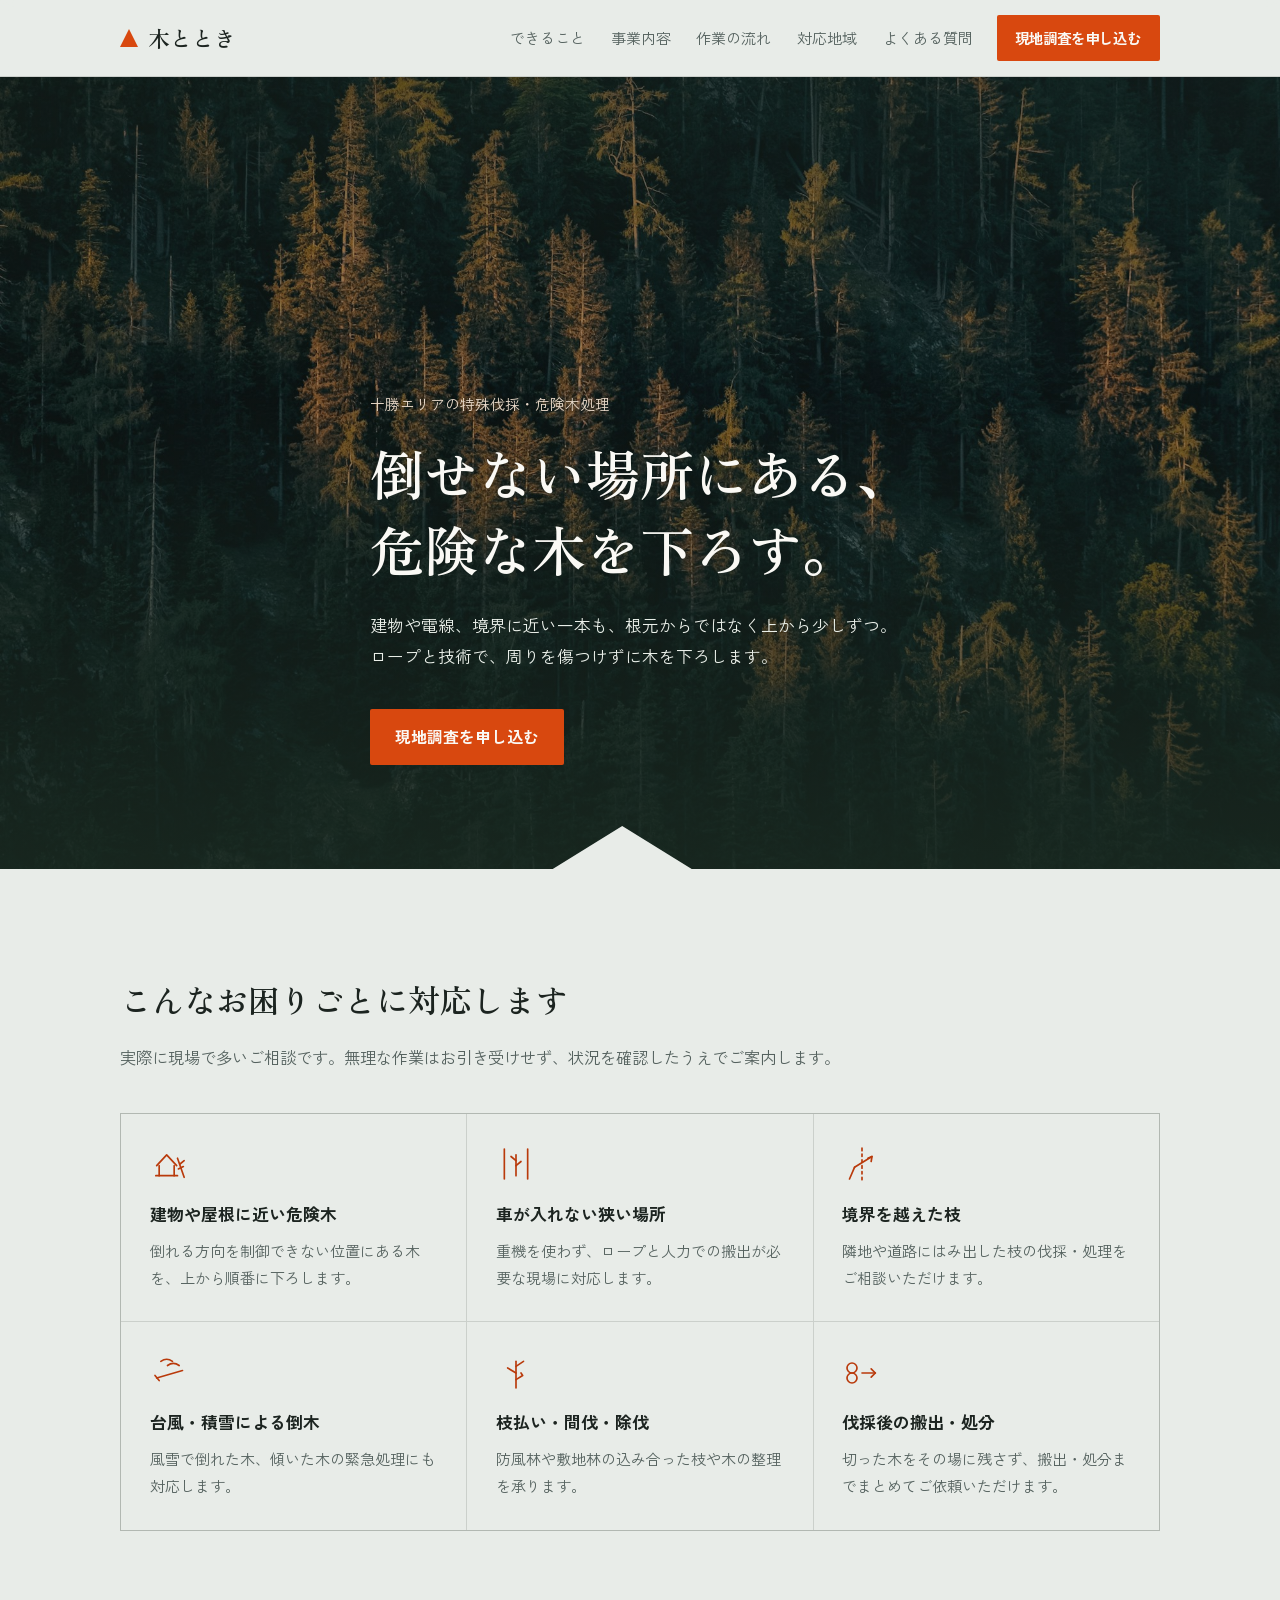
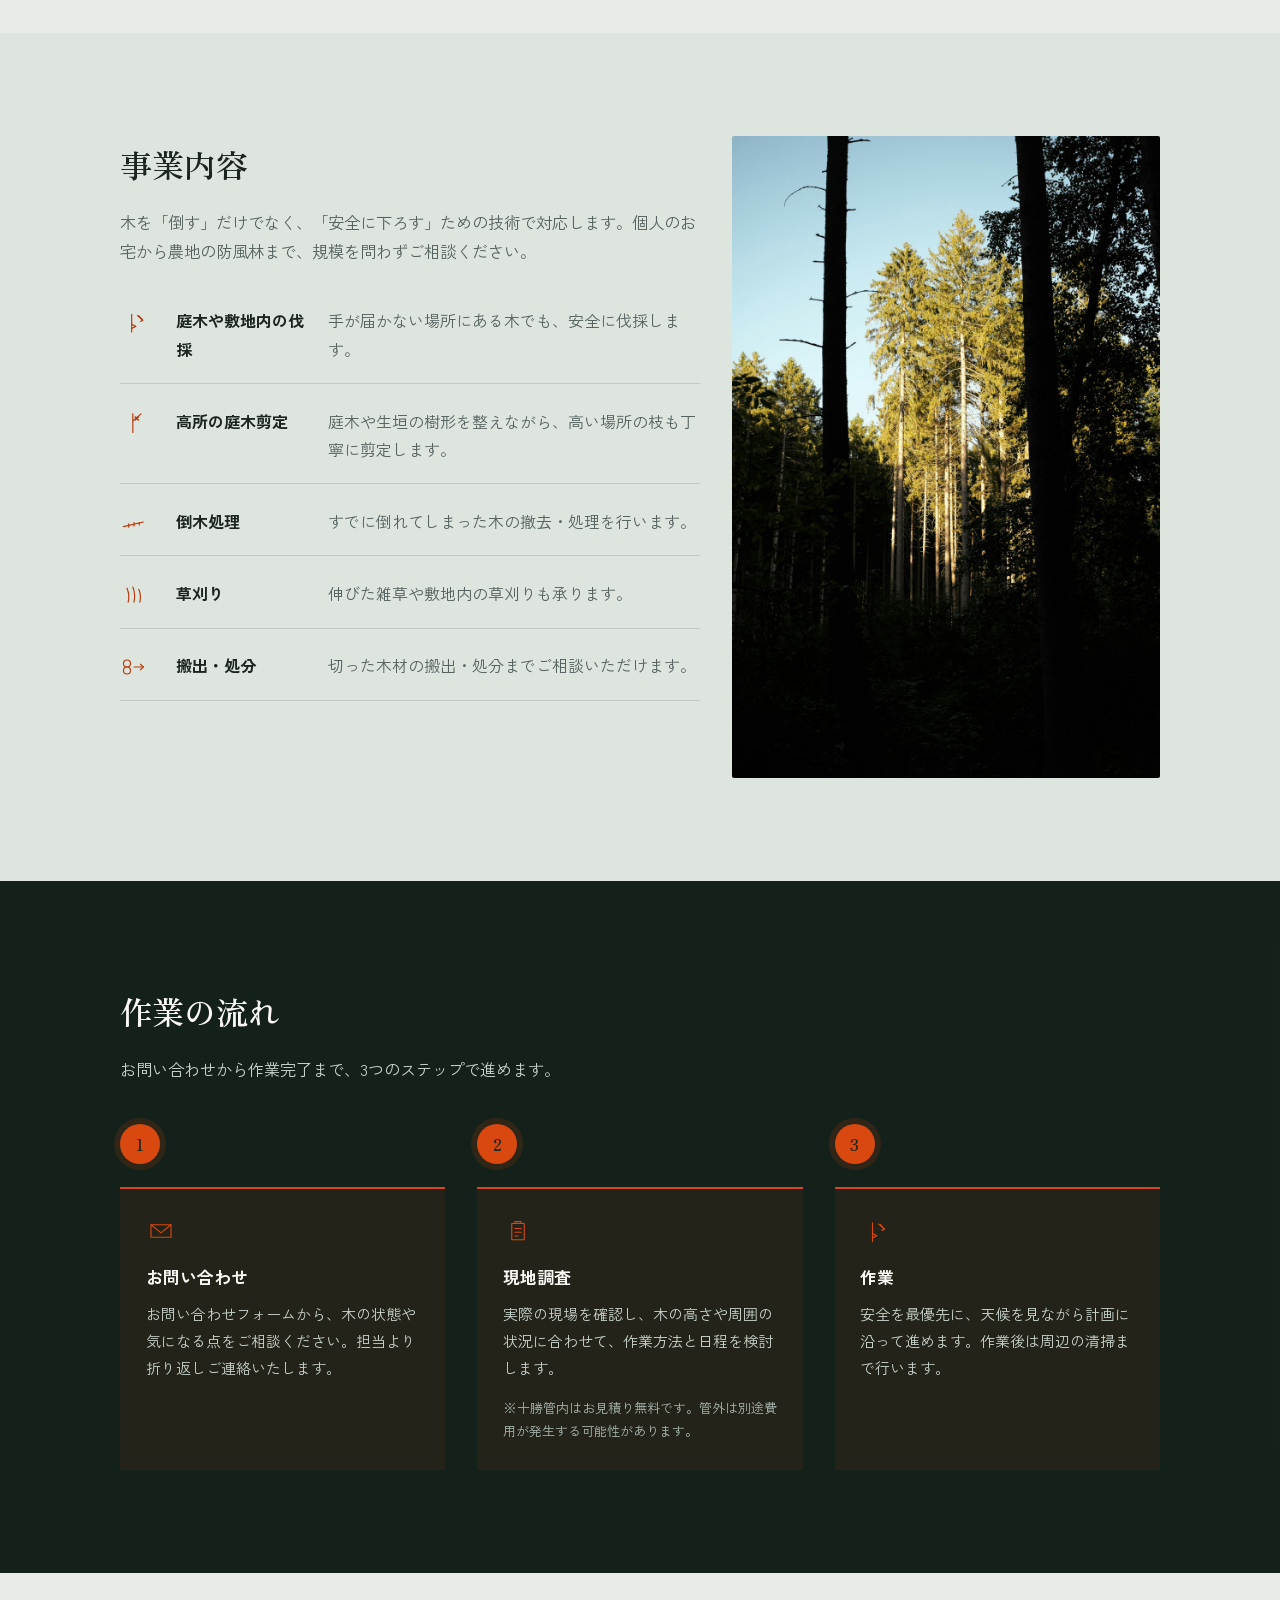
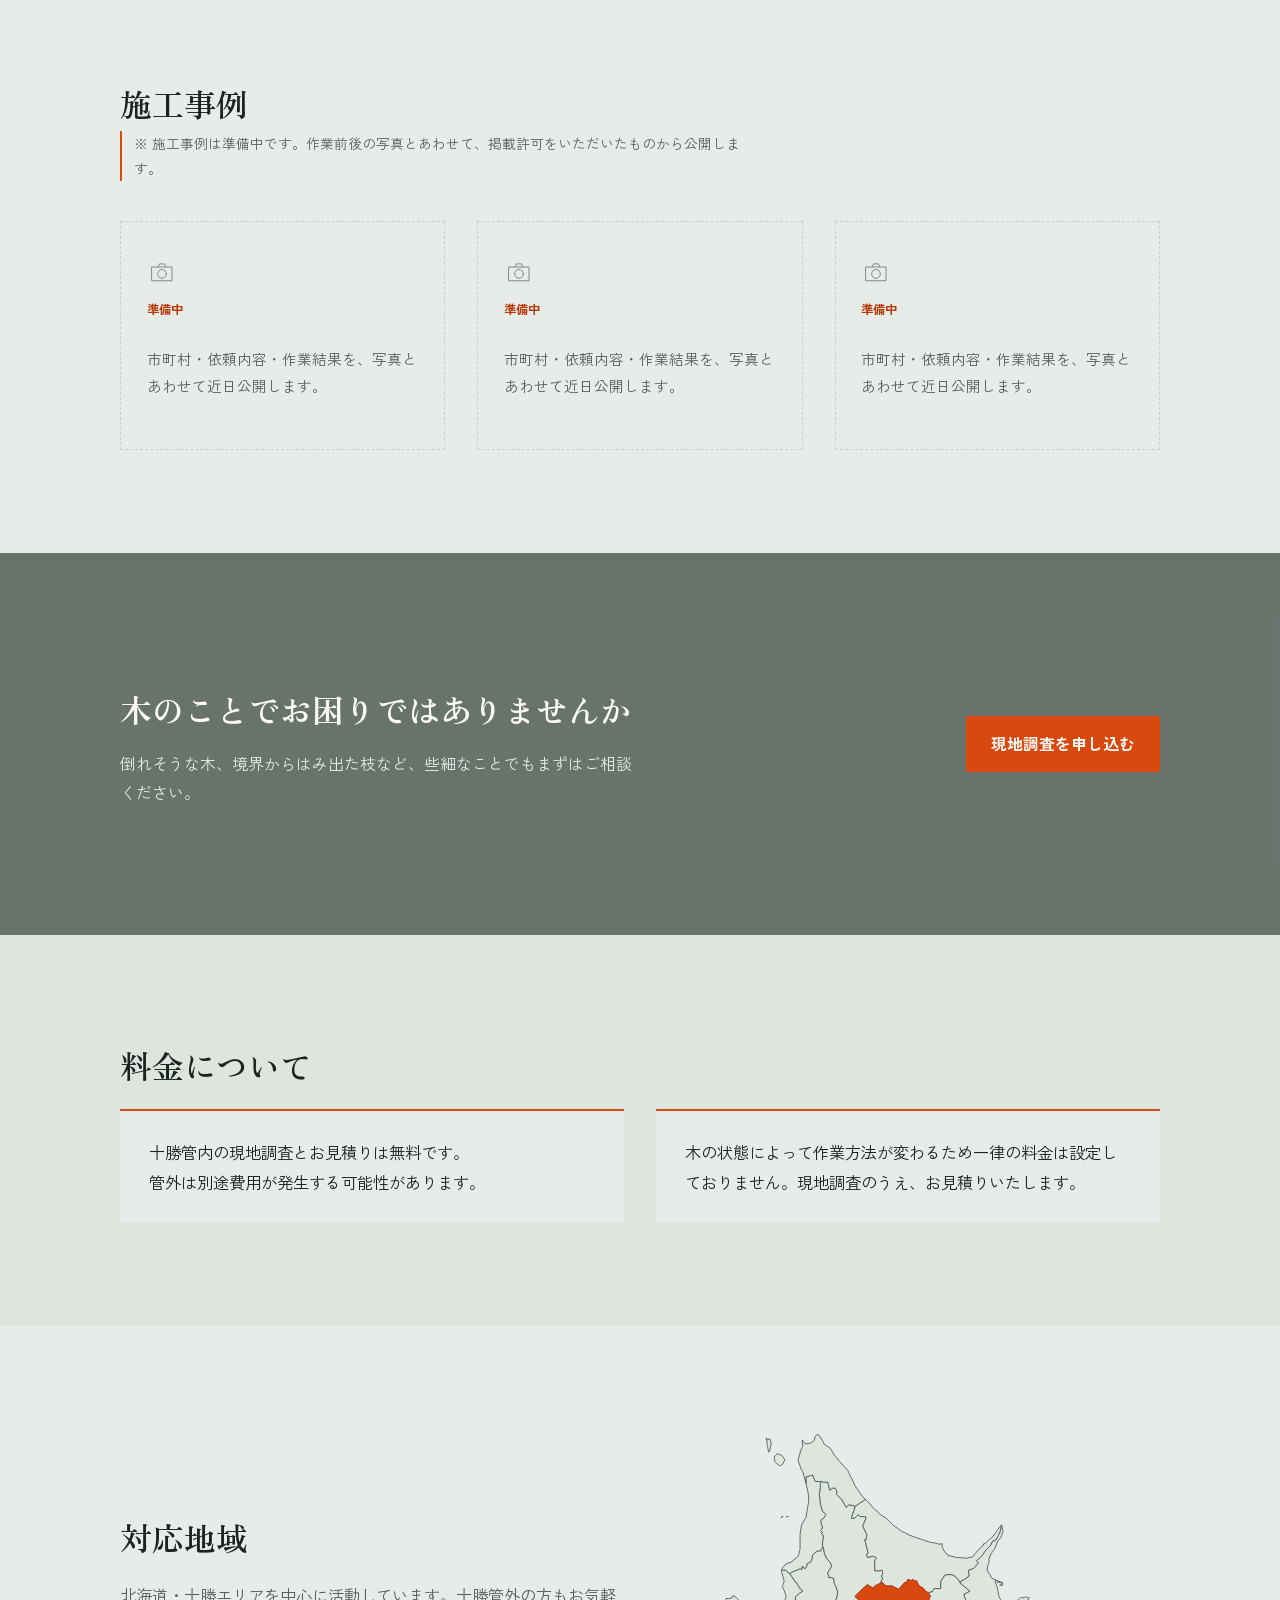
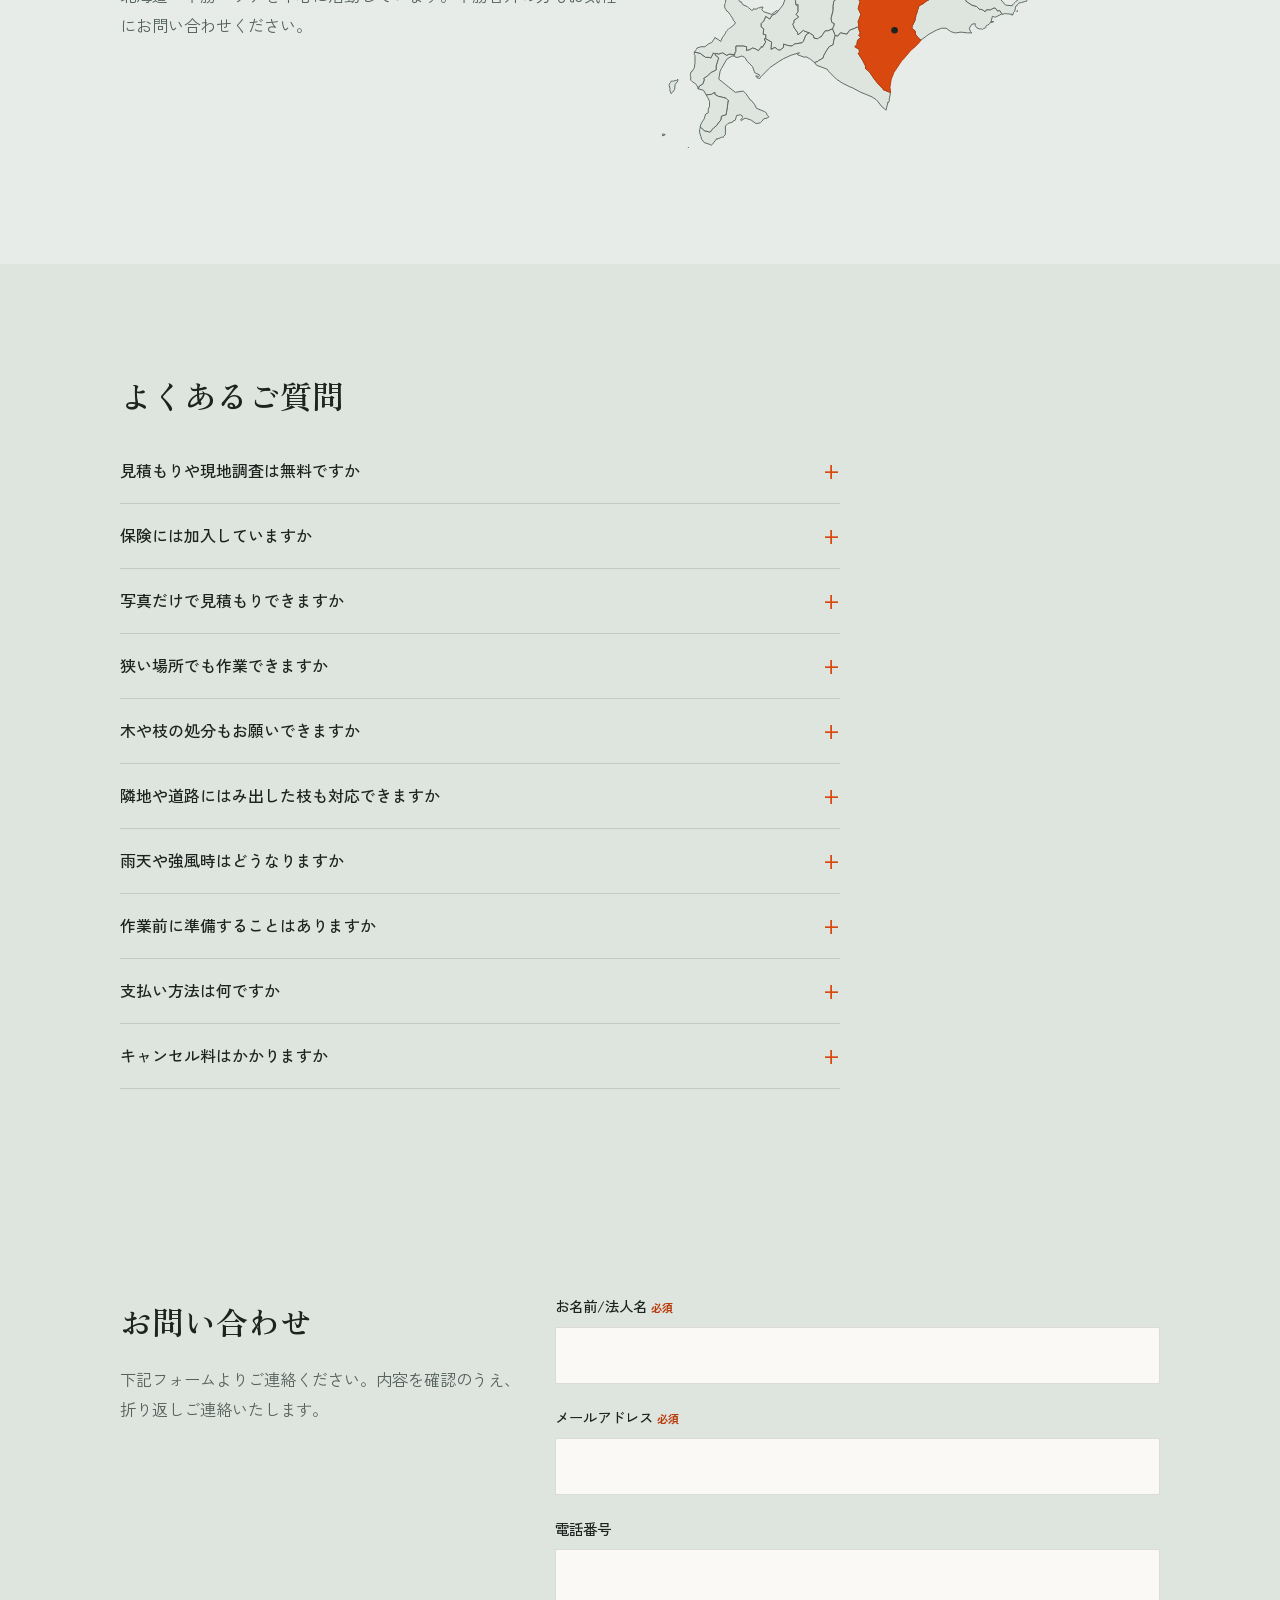
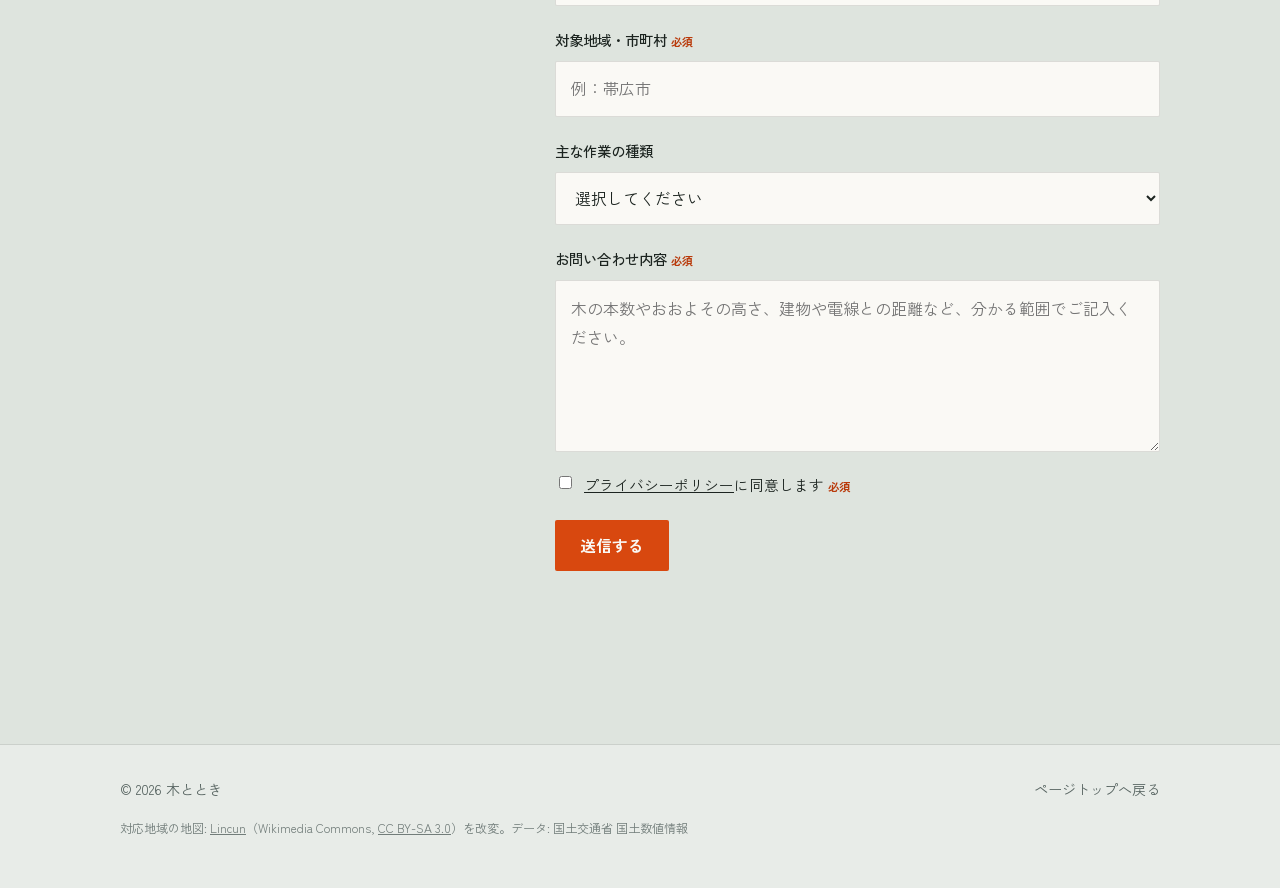
==== commit c8a88e2c: "Revert "年輪イラストを追加し、全体を温かみのある配色に調整" This reverts commit b5069be84e55768eb55bdb3b0ef7fd7b9354de98." ====
--- a/index.html
+++ b/index.html
@@ -8,7 +8,7 @@
 <link rel="preconnect" href="https://fonts.googleapis.com">
 <link rel="preconnect" href="https://fonts.gstatic.com" crossorigin>
 <link href="https://fonts.googleapis.com/css2?family=Zen+Old+Mincho:wght@400;600;900&family=Zen+Kaku+Gothic+New:wght@300;400;500;700&display=swap" rel="stylesheet">
-<link rel="stylesheet" href="css/style.css?v=12">
+<link rel="stylesheet" href="css/style.css?v=11">
 </head>
 <body>
 
@@ -126,23 +126,6 @@
   <section class="hero" id="top">
     <div class="hero-photo" style="background-image:url('images/hero-forest.jpg');"></div>
     <div class="hero-scrim"></div>
-    <svg class="hero-rings" viewBox="0 0 400 400" aria-hidden="true">
-  <path d="M 213.6 200.0 L 213.9 201.4 L 213.7 202.7 L 213.0 203.9 L 212.0 205.0 L 210.9 205.9 L 210.0 206.7 L 209.2 207.6 L 208.5 208.5 L 207.8 209.6 L 207.1 210.6 L 206.1 211.5 L 205.1 212.3 L 204.0 213.2 L 202.8 214.1 L 201.5 214.9 L 200.0 215.6 L 198.4 215.8 L 196.9 215.5 L 195.5 214.7 L 194.3 213.7 L 193.2 212.8 L 192.0 212.0 L 190.7 211.3 L 189.3 210.7 L 188.0 209.9 L 186.9 208.7 L 186.3 207.3 L 186.0 205.8 L 186.1 204.2 L 186.3 202.7 L 186.5 201.3 L 186.8 200.0 L 187.2 198.7 L 187.8 197.6 L 188.4 196.5 L 189.1 195.5 L 189.6 194.4 L 189.9 193.2 L 190.1 191.9 L 190.5 190.5 L 191.2 189.2 L 192.2 188.3 L 193.5 187.8 L 194.8 187.5 L 196.2 187.4 L 197.4 187.1 L 198.7 186.6 L 200.0 185.9 L 201.4 185.3 L 203.0 185.0 L 204.6 185.0 L 206.1 185.3 L 207.5 186.0 L 208.9 186.8 L 210.1 187.7 L 211.2 188.8 L 212.0 190.2 L 212.5 191.7 L 212.6 193.3 L 212.5 194.8 L 212.6 196.2 L 212.8 197.5 L 213.2 198.7 Z" fill="none" stroke="currentColor" stroke-width="1.4"/>
-  <path d="M 226.6 200.0 L 226.0 202.6 L 225.1 205.0 L 224.0 207.3 L 222.6 209.4 L 221.0 211.2 L 219.1 212.8 L 217.4 214.3 L 215.9 215.9 L 214.7 217.9 L 213.5 220.2 L 212.0 222.5 L 210.1 224.4 L 207.7 225.5 L 205.1 225.9 L 202.5 225.9 L 200.0 225.8 L 197.5 225.9 L 194.8 225.9 L 192.2 225.7 L 189.7 224.9 L 187.4 223.5 L 185.4 221.8 L 183.7 219.9 L 182.1 217.9 L 180.9 215.7 L 180.0 213.4 L 179.5 211.0 L 179.1 208.7 L 178.5 206.5 L 177.6 204.5 L 176.2 202.3 L 174.8 200.0 L 174.0 197.4 L 173.9 194.8 L 174.6 192.3 L 175.9 190.0 L 177.2 187.8 L 178.5 185.6 L 179.7 183.3 L 181.1 181.1 L 182.9 179.2 L 185.1 177.7 L 187.5 176.7 L 190.1 176.1 L 192.6 175.7 L 195.1 175.6 L 197.6 175.8 L 200.0 176.5 L 202.2 177.3 L 204.4 178.0 L 206.6 178.3 L 209.0 178.3 L 211.7 178.2 L 214.4 178.5 L 216.8 179.5 L 218.8 181.2 L 220.3 183.4 L 221.5 185.6 L 222.8 187.8 L 224.1 190.0 L 225.4 192.3 L 226.4 194.8 L 226.8 197.4 Z" fill="none" stroke="currentColor" stroke-width="1.4"/>
-  <path d="M 235.2 200.0 L 234.6 203.4 L 233.6 206.7 L 232.3 209.8 L 230.9 212.8 L 229.4 215.7 L 227.7 218.5 L 225.9 221.3 L 223.9 223.9 L 221.7 226.4 L 219.2 228.8 L 216.5 230.9 L 213.5 232.6 L 210.3 234.0 L 207.0 235.0 L 203.5 235.6 L 200.0 235.7 L 196.5 235.6 L 193.0 235.3 L 189.5 234.7 L 185.9 234.0 L 182.4 232.8 L 179.1 231.3 L 176.1 229.1 L 173.6 226.4 L 171.6 223.3 L 170.1 220.0 L 168.9 216.6 L 167.9 213.3 L 166.9 210.0 L 165.9 206.8 L 165.0 203.4 L 164.6 200.0 L 164.8 196.5 L 165.6 193.2 L 167.1 190.0 L 169.0 187.2 L 171.0 184.5 L 172.9 181.9 L 174.7 179.2 L 176.4 176.4 L 178.2 173.5 L 180.4 170.7 L 183.1 168.4 L 186.2 166.8 L 189.6 165.8 L 193.1 165.4 L 196.6 165.2 L 200.0 165.0 L 203.5 164.8 L 207.0 164.6 L 210.7 164.7 L 214.4 165.3 L 217.9 166.6 L 221.0 168.6 L 223.7 171.1 L 225.9 174.1 L 227.8 177.2 L 229.5 180.3 L 231.1 183.4 L 232.6 186.5 L 233.9 189.7 L 234.8 193.1 L 235.3 196.5 Z" fill="none" stroke="currentColor" stroke-width="1.4"/>
-  <path d="M 247.6 200.0 L 247.3 204.7 L 246.8 209.3 L 245.9 213.9 L 244.4 218.4 L 242.4 222.6 L 240.0 226.7 L 237.4 230.7 L 234.4 234.4 L 231.0 237.8 L 227.1 240.6 L 222.9 242.8 L 218.5 244.6 L 214.0 246.3 L 209.5 247.7 L 204.8 248.9 L 200.0 249.6 L 195.1 249.5 L 190.3 248.9 L 185.5 247.8 L 180.8 246.4 L 176.3 244.4 L 172.1 241.8 L 168.3 238.6 L 165.1 234.9 L 162.2 231.0 L 159.6 227.0 L 157.1 222.9 L 155.0 218.7 L 153.3 214.2 L 152.3 209.5 L 151.7 204.8 L 151.6 200.0 L 151.8 195.2 L 152.4 190.5 L 153.7 185.9 L 155.6 181.6 L 158.0 177.5 L 160.6 173.7 L 163.4 169.9 L 166.2 166.2 L 169.4 162.7 L 173.0 159.6 L 177.0 157.0 L 181.3 154.8 L 185.7 152.9 L 190.3 151.3 L 195.1 150.3 L 200.0 150.0 L 204.9 150.5 L 209.6 151.6 L 214.3 153.0 L 218.8 154.5 L 223.3 156.4 L 227.6 158.6 L 231.6 161.5 L 235.2 164.8 L 238.3 168.5 L 241.2 172.5 L 243.7 176.6 L 245.7 181.1 L 247.0 185.7 L 247.6 190.5 L 247.7 195.3 Z" fill="none" stroke="currentColor" stroke-width="1.4"/>
-  <path d="M 258.9 200.0 L 258.6 205.8 L 257.6 211.5 L 255.9 216.9 L 253.6 222.2 L 250.9 227.2 L 247.9 232.0 L 244.6 236.6 L 240.9 240.9 L 236.7 244.8 L 232.1 248.1 L 227.2 250.8 L 222.0 253.0 L 216.7 254.9 L 211.2 256.5 L 205.7 257.9 L 200.0 258.8 L 194.2 259.0 L 188.4 258.5 L 182.6 257.2 L 177.1 255.2 L 171.9 252.6 L 166.9 249.5 L 162.3 246.0 L 158.0 242.0 L 154.4 237.4 L 151.5 232.4 L 149.2 227.1 L 147.5 221.7 L 146.1 216.3 L 145.0 210.9 L 143.9 205.5 L 143.2 200.0 L 142.8 194.4 L 143.1 188.7 L 144.1 183.0 L 145.7 177.5 L 147.7 172.1 L 150.3 166.8 L 153.4 161.8 L 157.2 157.2 L 161.6 153.2 L 166.5 149.9 L 171.9 147.5 L 177.6 145.8 L 183.2 144.6 L 188.8 143.8 L 194.4 143.2 L 200.0 143.0 L 205.6 143.2 L 211.1 144.1 L 216.6 145.4 L 221.8 147.3 L 227.0 149.4 L 232.1 151.9 L 237.1 154.8 L 241.8 158.2 L 246.0 162.2 L 249.6 166.8 L 252.5 171.9 L 254.7 177.3 L 256.4 182.9 L 257.7 188.5 L 258.6 194.2 Z" fill="none" stroke="currentColor" stroke-width="1.4"/>
-  <path d="M 270.7 200.0 L 270.4 206.9 L 269.3 213.8 L 267.7 220.5 L 265.6 227.2 L 262.9 233.6 L 259.8 239.9 L 256.0 246.0 L 251.5 251.5 L 246.3 256.5 L 240.5 260.6 L 234.1 263.7 L 227.3 266.0 L 220.5 267.6 L 213.7 268.7 L 206.8 269.5 L 200.0 269.9 L 193.1 269.9 L 186.2 269.2 L 179.4 267.8 L 172.9 265.5 L 166.7 262.3 L 160.9 258.5 L 155.5 254.3 L 150.3 249.7 L 145.4 244.8 L 140.7 239.6 L 136.4 234.0 L 132.7 227.9 L 130.0 221.2 L 128.3 214.3 L 127.7 207.1 L 128.0 200.0 L 129.1 193.0 L 130.7 186.2 L 132.7 179.6 L 135.1 173.1 L 138.0 166.8 L 141.4 160.8 L 145.5 155.2 L 150.1 150.1 L 155.3 145.6 L 161.0 141.6 L 166.9 138.1 L 173.1 135.1 L 179.5 132.5 L 186.1 130.4 L 193.0 128.8 L 200.0 128.0 L 207.1 127.9 L 214.2 128.8 L 221.1 130.5 L 227.7 133.0 L 234.0 136.3 L 239.9 140.3 L 245.3 144.8 L 250.1 149.9 L 254.5 155.3 L 258.3 161.0 L 261.7 167.0 L 264.7 173.2 L 267.1 179.6 L 269.0 186.3 L 270.2 193.1 Z" fill="none" stroke="currentColor" stroke-width="1.4"/>
-  <path d="M 283.8 200.0 L 283.3 208.2 L 282.1 216.3 L 280.0 224.3 L 277.1 231.9 L 273.4 239.2 L 269.0 246.1 L 263.9 252.4 L 258.3 258.3 L 252.2 263.6 L 245.6 268.3 L 238.7 272.4 L 231.4 275.8 L 223.8 278.4 L 215.9 280.1 L 208.0 281.1 L 200.0 281.3 L 192.0 281.0 L 184.1 280.2 L 176.1 278.9 L 168.1 276.9 L 160.4 274.1 L 152.9 270.4 L 146.1 265.7 L 140.0 260.0 L 134.8 253.5 L 130.5 246.5 L 126.9 239.1 L 124.0 231.5 L 121.7 223.8 L 119.9 215.9 L 118.8 208.0 L 118.4 200.0 L 118.7 192.0 L 119.9 184.1 L 121.7 176.3 L 124.3 168.7 L 127.6 161.3 L 131.5 154.2 L 136.1 147.5 L 141.3 141.3 L 147.2 135.7 L 153.8 130.8 L 160.7 126.6 L 168.1 123.0 L 175.8 120.1 L 183.7 117.9 L 191.8 116.5 L 200.0 115.9 L 208.2 116.4 L 216.3 118.0 L 224.1 120.6 L 231.4 124.1 L 238.3 128.3 L 244.8 132.9 L 251.0 137.8 L 257.0 143.0 L 262.6 148.6 L 268.0 154.6 L 272.8 161.1 L 276.8 168.2 L 279.9 175.8 L 282.1 183.7 L 283.4 191.8 Z" fill="none" stroke="currentColor" stroke-width="1.4"/>
-  <path d="M 293.1 200.0 L 292.3 209.1 L 290.4 218.0 L 287.6 226.6 L 284.2 234.9 L 280.3 242.9 L 276.0 250.8 L 270.9 258.2 L 264.9 264.9 L 258.0 270.6 L 250.5 275.6 L 242.8 280.1 L 234.8 284.0 L 226.5 287.4 L 217.9 290.0 L 209.0 291.5 L 200.0 292.1 L 190.9 292.1 L 181.8 291.4 L 172.7 290.0 L 163.8 287.3 L 155.5 283.3 L 147.9 278.0 L 141.0 271.9 L 134.8 265.2 L 129.1 258.2 L 124.1 250.7 L 119.9 242.8 L 116.6 234.6 L 114.0 226.1 L 111.8 217.6 L 109.9 208.9 L 108.6 200.0 L 108.3 191.0 L 109.3 182.0 L 111.5 173.2 L 114.6 164.6 L 118.4 156.4 L 122.8 148.4 L 128.0 140.9 L 134.1 134.1 L 141.0 128.2 L 148.5 122.9 L 156.3 118.2 L 164.4 114.1 L 172.9 110.8 L 181.8 108.6 L 190.9 107.8 L 200.0 108.2 L 208.9 109.5 L 217.7 111.2 L 226.2 113.5 L 234.6 116.5 L 242.6 120.3 L 250.2 124.9 L 257.5 130.0 L 264.6 135.4 L 271.4 141.4 L 277.7 148.1 L 283.0 155.6 L 287.0 164.0 L 289.8 172.8 L 291.7 181.8 L 292.8 190.9 Z" fill="none" stroke="currentColor" stroke-width="1.4"/>
-  <path d="M 304.8 200.0 L 304.2 210.3 L 302.6 220.4 L 300.0 230.3 L 296.3 239.9 L 291.5 248.9 L 285.9 257.4 L 279.7 265.4 L 272.9 272.9 L 265.8 280.1 L 258.0 286.8 L 249.5 292.7 L 240.4 297.5 L 230.7 301.1 L 220.6 303.5 L 210.3 304.9 L 200.0 305.3 L 189.7 304.8 L 179.5 303.3 L 169.5 300.7 L 159.8 297.1 L 150.6 292.5 L 141.8 287.1 L 133.6 280.9 L 126.1 273.9 L 119.3 266.2 L 113.6 257.8 L 108.8 248.8 L 104.8 239.5 L 101.4 229.9 L 98.5 220.2 L 96.4 210.2 L 95.1 200.0 L 95.1 189.7 L 96.4 179.4 L 98.9 169.3 L 102.6 159.6 L 107.1 150.4 L 112.5 141.5 L 118.6 133.2 L 125.6 125.6 L 133.3 118.7 L 141.7 112.8 L 150.6 107.6 L 159.9 103.3 L 169.6 99.9 L 179.6 97.6 L 189.8 96.4 L 200.0 96.4 L 210.1 97.3 L 220.1 99.0 L 230.0 101.2 L 239.8 104.0 L 249.3 107.7 L 258.5 112.5 L 267.0 118.3 L 274.7 125.3 L 281.6 133.1 L 287.6 141.5 L 292.8 150.4 L 297.3 159.7 L 300.7 169.4 L 303.2 179.5 L 304.5 189.7 Z" fill="none" stroke="currentColor" stroke-width="1.4"/>
-  <path d="M 315.2 200.0 L 315.2 211.3 L 313.7 222.6 L 310.6 233.6 L 306.2 244.0 L 300.7 253.8 L 294.4 263.1 L 287.4 271.7 L 279.6 279.6 L 271.1 286.6 L 261.9 292.6 L 252.3 297.8 L 242.5 302.6 L 232.5 307.0 L 222.1 310.9 L 211.2 313.9 L 200.0 315.5 L 188.6 315.5 L 177.4 313.8 L 166.4 310.9 L 155.7 306.9 L 145.5 301.9 L 135.9 296.0 L 127.1 288.9 L 119.2 280.8 L 112.3 272.0 L 106.1 262.8 L 100.5 253.2 L 95.5 243.3 L 91.4 232.9 L 88.6 222.2 L 87.3 211.1 L 87.4 200.0 L 88.5 189.0 L 90.3 178.2 L 92.6 167.4 L 95.7 156.8 L 99.7 146.4 L 105.0 136.5 L 111.3 127.2 L 118.5 118.5 L 126.5 110.5 L 135.3 103.2 L 144.9 96.9 L 155.3 92.1 L 166.3 89.0 L 177.6 87.4 L 188.9 87.2 L 200.0 87.7 L 211.0 88.7 L 221.8 90.4 L 232.5 92.9 L 242.9 96.4 L 252.9 101.0 L 262.5 106.5 L 271.6 112.8 L 280.3 119.7 L 288.4 127.5 L 295.5 136.2 L 301.4 145.8 L 306.0 156.1 L 309.4 166.8 L 312.1 177.7 L 314.1 188.8 Z" fill="none" stroke="currentColor" stroke-width="1.4"/>
-  <path d="M 325.6 200.0 L 325.1 212.3 L 323.2 224.5 L 319.8 236.3 L 315.3 247.7 L 309.8 258.7 L 303.5 269.2 L 296.3 279.0 L 288.1 288.1 L 279.1 296.3 L 269.3 303.7 L 258.9 310.2 L 248.0 315.9 L 236.7 320.9 L 224.8 324.7 L 212.5 327.0 L 200.0 327.7 L 187.5 326.8 L 175.2 324.6 L 163.2 321.3 L 151.5 317.1 L 140.2 311.9 L 129.5 305.5 L 119.5 298.1 L 110.4 289.6 L 102.1 280.3 L 94.7 270.3 L 88.2 259.8 L 82.8 248.6 L 78.7 236.8 L 76.2 224.6 L 75.2 212.3 L 75.4 200.0 L 76.6 187.8 L 78.5 175.8 L 81.3 164.0 L 85.1 152.4 L 90.0 141.2 L 96.2 130.7 L 103.4 120.7 L 111.5 111.5 L 120.3 102.9 L 130.0 95.3 L 140.5 88.7 L 151.7 83.4 L 163.5 79.5 L 175.5 76.8 L 187.7 75.0 L 200.0 74.0 L 212.4 74.0 L 224.8 75.1 L 237.1 77.7 L 249.0 81.8 L 260.2 87.3 L 270.9 93.9 L 280.8 101.5 L 290.0 110.0 L 298.2 119.4 L 305.2 129.7 L 311.0 140.7 L 315.7 152.1 L 319.5 163.8 L 322.5 175.6 L 324.6 187.7 Z" fill="none" stroke="currentColor" stroke-width="1.4"/>
-  <path d="M 335.3 200.0 L 334.9 213.3 L 333.2 226.5 L 330.3 239.5 L 326.2 252.3 L 320.6 264.5 L 313.6 275.9 L 305.3 286.4 L 296.0 296.0 L 286.0 304.8 L 275.4 312.8 L 264.1 319.9 L 252.0 325.6 L 239.4 329.9 L 226.4 332.7 L 213.2 334.3 L 200.0 334.8 L 186.8 334.1 L 173.7 332.0 L 161.0 328.6 L 148.7 323.8 L 136.9 318.1 L 125.4 311.6 L 114.4 304.4 L 104.0 296.0 L 94.5 286.6 L 86.3 276.0 L 79.3 264.5 L 73.5 252.4 L 69.0 239.8 L 65.7 226.7 L 64.1 213.4 L 64.1 200.0 L 65.5 186.8 L 68.1 173.8 L 71.5 161.0 L 75.8 148.6 L 81.2 136.5 L 87.9 125.1 L 95.9 114.5 L 104.8 104.8 L 114.5 95.8 L 125.0 87.7 L 136.2 80.6 L 148.1 74.8 L 160.7 70.4 L 173.6 67.3 L 186.7 65.3 L 200.0 64.2 L 213.4 64.3 L 226.7 65.8 L 239.8 68.9 L 252.3 73.6 L 264.3 79.7 L 275.6 86.8 L 286.2 95.0 L 295.8 104.2 L 304.3 114.4 L 311.6 125.4 L 317.9 137.0 L 323.3 148.9 L 328.0 161.2 L 331.7 173.8 L 334.2 186.8 Z" fill="none" stroke="currentColor" stroke-width="1.4"/>
-  <path d="M 344.6 200.0 L 344.1 214.2 L 341.9 228.2 L 338.1 241.9 L 333.0 255.1 L 327.0 267.9 L 320.1 280.3 L 312.3 292.2 L 303.2 303.2 L 292.9 313.1 L 281.4 321.8 L 269.0 329.1 L 256.0 335.2 L 242.5 340.0 L 228.5 343.4 L 214.3 345.2 L 200.0 345.6 L 185.8 344.7 L 171.6 342.7 L 157.7 339.5 L 144.1 335.0 L 131.1 328.9 L 119.1 321.1 L 108.1 312.0 L 98.0 302.0 L 88.9 291.2 L 80.5 279.8 L 73.2 267.8 L 67.1 255.1 L 62.3 241.8 L 58.8 228.1 L 56.5 214.1 L 55.4 200.0 L 55.9 185.8 L 58.1 171.8 L 61.9 158.1 L 67.0 144.9 L 73.0 132.1 L 79.9 119.7 L 87.7 107.8 L 96.8 96.8 L 107.1 86.9 L 118.6 78.2 L 131.0 70.9 L 144.0 64.8 L 157.5 60.0 L 171.5 56.6 L 185.7 54.8 L 200.0 54.4 L 214.2 55.3 L 228.4 57.3 L 242.3 60.5 L 255.9 65.0 L 268.9 71.1 L 280.9 78.9 L 291.9 88.0 L 302.0 98.0 L 311.1 108.8 L 319.5 120.2 L 326.8 132.2 L 332.9 144.9 L 337.7 158.2 L 341.2 171.9 L 343.5 185.9 Z" fill="none" stroke="currentColor" stroke-width="1.4"/>
-  <path d="M 357.4 200.0 L 357.3 215.5 L 355.3 230.9 L 351.7 246.0 L 346.5 260.7 L 340.0 274.8 L 332.0 288.2 L 322.7 300.7 L 312.0 312.0 L 300.1 322.0 L 287.2 330.6 L 273.7 337.8 L 259.6 343.9 L 245.2 348.9 L 230.4 352.8 L 215.3 355.3 L 200.0 356.3 L 184.7 355.6 L 169.5 353.3 L 154.6 349.6 L 140.2 344.5 L 126.2 338.2 L 112.7 330.6 L 100.1 321.8 L 88.4 311.6 L 78.0 300.2 L 68.8 287.6 L 61.0 274.3 L 54.4 260.3 L 49.1 245.8 L 45.0 230.8 L 42.5 215.5 L 41.7 200.0 L 42.8 184.5 L 45.7 169.3 L 50.1 154.5 L 55.8 140.3 L 62.7 126.6 L 70.6 113.5 L 79.7 101.3 L 89.9 89.9 L 101.3 79.7 L 113.5 70.6 L 126.6 62.7 L 140.2 55.7 L 154.5 49.9 L 169.2 45.2 L 184.4 42.0 L 200.0 40.6 L 215.6 41.2 L 231.1 43.7 L 246.1 47.9 L 260.6 53.7 L 274.4 60.8 L 287.4 69.2 L 299.5 78.8 L 310.5 89.5 L 320.3 101.3 L 328.8 113.9 L 336.2 127.2 L 342.6 140.9 L 348.1 155.1 L 352.6 169.6 L 355.8 184.7 Z" fill="none" stroke="currentColor" stroke-width="1.4"/>
-  <path d="M 371.6 200.0 L 371.0 216.8 L 368.6 233.5 L 364.5 249.9 L 358.7 265.7 L 351.5 281.0 L 342.9 295.5 L 333.0 309.2 L 321.9 321.9 L 309.5 333.5 L 296.0 343.7 L 281.5 352.4 L 266.1 359.5 L 250.0 365.0 L 233.6 368.8 L 216.8 371.0 L 200.0 371.7 L 183.2 370.7 L 166.6 368.1 L 150.3 363.8 L 134.6 357.9 L 119.6 350.5 L 105.3 341.7 L 91.9 331.7 L 79.3 320.7 L 67.7 308.6 L 57.2 295.4 L 47.9 281.3 L 40.1 266.2 L 34.1 250.3 L 29.8 233.9 L 27.4 217.0 L 26.8 200.0 L 28.0 183.1 L 30.8 166.3 L 35.2 150.0 L 41.3 134.3 L 48.8 119.2 L 57.9 105.0 L 68.2 91.8 L 79.7 79.7 L 92.2 68.6 L 105.5 58.6 L 119.6 49.6 L 134.5 41.9 L 150.1 35.6 L 166.4 30.9 L 183.1 27.9 L 200.0 26.9 L 217.0 27.7 L 233.8 30.3 L 250.2 34.6 L 266.1 40.5 L 281.3 47.8 L 295.8 56.7 L 309.2 66.9 L 321.5 78.5 L 332.6 91.2 L 342.3 104.9 L 350.7 119.5 L 357.7 134.7 L 363.4 150.4 L 367.7 166.6 L 370.5 183.2 Z" fill="none" stroke="currentColor" stroke-width="1.4"/>
-  <path d="M 380.8 200.0 L 380.5 217.8 L 378.5 235.5 L 374.8 253.0 L 369.4 270.2 L 362.0 286.6 L 352.8 302.1 L 341.8 316.4 L 329.3 329.3 L 315.6 340.8 L 300.9 351.0 L 285.4 359.8 L 269.3 367.3 L 252.6 373.4 L 235.4 377.9 L 217.8 380.6 L 200.0 381.2 L 182.3 379.9 L 164.8 376.8 L 147.8 372.1 L 131.2 366.1 L 115.1 358.9 L 99.5 350.4 L 84.5 340.7 L 70.6 329.4 L 58.0 316.6 L 47.0 302.2 L 37.9 286.6 L 30.8 270.1 L 25.4 253.0 L 21.7 235.5 L 19.4 217.8 L 18.5 200.0 L 19.2 182.2 L 21.7 164.5 L 26.0 147.2 L 32.3 130.5 L 40.4 114.7 L 50.0 99.8 L 61.0 85.9 L 73.0 73.0 L 85.9 61.0 L 99.8 50.0 L 114.6 40.1 L 130.3 31.7 L 146.9 25.0 L 164.2 20.2 L 182.0 17.5 L 200.0 16.7 L 217.9 17.9 L 235.6 20.8 L 253.0 25.4 L 269.7 31.7 L 285.8 39.5 L 301.0 48.9 L 315.2 59.7 L 328.2 71.8 L 339.9 85.2 L 350.3 99.6 L 359.2 114.9 L 366.7 131.0 L 372.5 147.7 L 376.8 164.8 L 379.6 182.3 Z" fill="none" stroke="currentColor" stroke-width="1.4"/>    </svg>
     <div class="wrap hero-inner">
       <p class="kicker" data-reveal="0">十勝エリアの特殊伐採・危険木処理</p>
       <h1 class="hero-title">
@@ -157,37 +140,6 @@
     <svg class="hero-cut" viewBox="0 0 1440 60" preserveAspectRatio="none" aria-hidden="true">
       <path d="M0,60 L620,60 L700,0 L780,60 L1440,60 Z"></path>
     </svg>
-  </section>
-
-  <section class="band story-band" id="story">
-    <div class="wrap story-inner">
-      <div class="story-rings-wrap">
-        <svg class="story-rings" viewBox="0 0 400 400" role="img" aria-labelledby="ringsTitle">
-          <title id="ringsTitle">年輪のイラスト</title>
-  <path d="M 213.6 200.0 L 213.9 201.4 L 213.7 202.7 L 213.0 203.9 L 212.0 205.0 L 210.9 205.9 L 210.0 206.7 L 209.2 207.6 L 208.5 208.5 L 207.8 209.6 L 207.1 210.6 L 206.1 211.5 L 205.1 212.3 L 204.0 213.2 L 202.8 214.1 L 201.5 214.9 L 200.0 215.6 L 198.4 215.8 L 196.9 215.5 L 195.5 214.7 L 194.3 213.7 L 193.2 212.8 L 192.0 212.0 L 190.7 211.3 L 189.3 210.7 L 188.0 209.9 L 186.9 208.7 L 186.3 207.3 L 186.0 205.8 L 186.1 204.2 L 186.3 202.7 L 186.5 201.3 L 186.8 200.0 L 187.2 198.7 L 187.8 197.6 L 188.4 196.5 L 189.1 195.5 L 189.6 194.4 L 189.9 193.2 L 190.1 191.9 L 190.5 190.5 L 191.2 189.2 L 192.2 188.3 L 193.5 187.8 L 194.8 187.5 L 196.2 187.4 L 197.4 187.1 L 198.7 186.6 L 200.0 185.9 L 201.4 185.3 L 203.0 185.0 L 204.6 185.0 L 206.1 185.3 L 207.5 186.0 L 208.9 186.8 L 210.1 187.7 L 211.2 188.8 L 212.0 190.2 L 212.5 191.7 L 212.6 193.3 L 212.5 194.8 L 212.6 196.2 L 212.8 197.5 L 213.2 198.7 Z" fill="none" stroke="#F3EAD8" stroke-width="1.6"/>
-  <path d="M 226.6 200.0 L 226.0 202.6 L 225.1 205.0 L 224.0 207.3 L 222.6 209.4 L 221.0 211.2 L 219.1 212.8 L 217.4 214.3 L 215.9 215.9 L 214.7 217.9 L 213.5 220.2 L 212.0 222.5 L 210.1 224.4 L 207.7 225.5 L 205.1 225.9 L 202.5 225.9 L 200.0 225.8 L 197.5 225.9 L 194.8 225.9 L 192.2 225.7 L 189.7 224.9 L 187.4 223.5 L 185.4 221.8 L 183.7 219.9 L 182.1 217.9 L 180.9 215.7 L 180.0 213.4 L 179.5 211.0 L 179.1 208.7 L 178.5 206.5 L 177.6 204.5 L 176.2 202.3 L 174.8 200.0 L 174.0 197.4 L 173.9 194.8 L 174.6 192.3 L 175.9 190.0 L 177.2 187.8 L 178.5 185.6 L 179.7 183.3 L 181.1 181.1 L 182.9 179.2 L 185.1 177.7 L 187.5 176.7 L 190.1 176.1 L 192.6 175.7 L 195.1 175.6 L 197.6 175.8 L 200.0 176.5 L 202.2 177.3 L 204.4 178.0 L 206.6 178.3 L 209.0 178.3 L 211.7 178.2 L 214.4 178.5 L 216.8 179.5 L 218.8 181.2 L 220.3 183.4 L 221.5 185.6 L 222.8 187.8 L 224.1 190.0 L 225.4 192.3 L 226.4 194.8 L 226.8 197.4 Z" fill="none" stroke="#E4D2AE" stroke-width="1.6"/>
-  <path d="M 235.2 200.0 L 234.6 203.4 L 233.6 206.7 L 232.3 209.8 L 230.9 212.8 L 229.4 215.7 L 227.7 218.5 L 225.9 221.3 L 223.9 223.9 L 221.7 226.4 L 219.2 228.8 L 216.5 230.9 L 213.5 232.6 L 210.3 234.0 L 207.0 235.0 L 203.5 235.6 L 200.0 235.7 L 196.5 235.6 L 193.0 235.3 L 189.5 234.7 L 185.9 234.0 L 182.4 232.8 L 179.1 231.3 L 176.1 229.1 L 173.6 226.4 L 171.6 223.3 L 170.1 220.0 L 168.9 216.6 L 167.9 213.3 L 166.9 210.0 L 165.9 206.8 L 165.0 203.4 L 164.6 200.0 L 164.8 196.5 L 165.6 193.2 L 167.1 190.0 L 169.0 187.2 L 171.0 184.5 L 172.9 181.9 L 174.7 179.2 L 176.4 176.4 L 178.2 173.5 L 180.4 170.7 L 183.1 168.4 L 186.2 166.8 L 189.6 165.8 L 193.1 165.4 L 196.6 165.2 L 200.0 165.0 L 203.5 164.8 L 207.0 164.6 L 210.7 164.7 L 214.4 165.3 L 217.9 166.6 L 221.0 168.6 L 223.7 171.1 L 225.9 174.1 L 227.8 177.2 L 229.5 180.3 L 231.1 183.4 L 232.6 186.5 L 233.9 189.7 L 234.8 193.1 L 235.3 196.5 Z" fill="none" stroke="#D9BE93" stroke-width="1.6"/>
-  <path d="M 247.6 200.0 L 247.3 204.7 L 246.8 209.3 L 245.9 213.9 L 244.4 218.4 L 242.4 222.6 L 240.0 226.7 L 237.4 230.7 L 234.4 234.4 L 231.0 237.8 L 227.1 240.6 L 222.9 242.8 L 218.5 244.6 L 214.0 246.3 L 209.5 247.7 L 204.8 248.9 L 200.0 249.6 L 195.1 249.5 L 190.3 248.9 L 185.5 247.8 L 180.8 246.4 L 176.3 244.4 L 172.1 241.8 L 168.3 238.6 L 165.1 234.9 L 162.2 231.0 L 159.6 227.0 L 157.1 222.9 L 155.0 218.7 L 153.3 214.2 L 152.3 209.5 L 151.7 204.8 L 151.6 200.0 L 151.8 195.2 L 152.4 190.5 L 153.7 185.9 L 155.6 181.6 L 158.0 177.5 L 160.6 173.7 L 163.4 169.9 L 166.2 166.2 L 169.4 162.7 L 173.0 159.6 L 177.0 157.0 L 181.3 154.8 L 185.7 152.9 L 190.3 151.3 L 195.1 150.3 L 200.0 150.0 L 204.9 150.5 L 209.6 151.6 L 214.3 153.0 L 218.8 154.5 L 223.3 156.4 L 227.6 158.6 L 231.6 161.5 L 235.2 164.8 L 238.3 168.5 L 241.2 172.5 L 243.7 176.6 L 245.7 181.1 L 247.0 185.7 L 247.6 190.5 L 247.7 195.3 Z" fill="none" stroke="#C9A56E" stroke-width="1.6"/>
-  <path d="M 258.9 200.0 L 258.6 205.8 L 257.6 211.5 L 255.9 216.9 L 253.6 222.2 L 250.9 227.2 L 247.9 232.0 L 244.6 236.6 L 240.9 240.9 L 236.7 244.8 L 232.1 248.1 L 227.2 250.8 L 222.0 253.0 L 216.7 254.9 L 211.2 256.5 L 205.7 257.9 L 200.0 258.8 L 194.2 259.0 L 188.4 258.5 L 182.6 257.2 L 177.1 255.2 L 171.9 252.6 L 166.9 249.5 L 162.3 246.0 L 158.0 242.0 L 154.4 237.4 L 151.5 232.4 L 149.2 227.1 L 147.5 221.7 L 146.1 216.3 L 145.0 210.9 L 143.9 205.5 L 143.2 200.0 L 142.8 194.4 L 143.1 188.7 L 144.1 183.0 L 145.7 177.5 L 147.7 172.1 L 150.3 166.8 L 153.4 161.8 L 157.2 157.2 L 161.6 153.2 L 166.5 149.9 L 171.9 147.5 L 177.6 145.8 L 183.2 144.6 L 188.8 143.8 L 194.4 143.2 L 200.0 143.0 L 205.6 143.2 L 211.1 144.1 L 216.6 145.4 L 221.8 147.3 L 227.0 149.4 L 232.1 151.9 L 237.1 154.8 L 241.8 158.2 L 246.0 162.2 L 249.6 166.8 L 252.5 171.9 L 254.7 177.3 L 256.4 182.9 L 257.7 188.5 L 258.6 194.2 Z" fill="none" stroke="#B98A4E" stroke-width="1.6"/>
-  <path d="M 270.7 200.0 L 270.4 206.9 L 269.3 213.8 L 267.7 220.5 L 265.6 227.2 L 262.9 233.6 L 259.8 239.9 L 256.0 246.0 L 251.5 251.5 L 246.3 256.5 L 240.5 260.6 L 234.1 263.7 L 227.3 266.0 L 220.5 267.6 L 213.7 268.7 L 206.8 269.5 L 200.0 269.9 L 193.1 269.9 L 186.2 269.2 L 179.4 267.8 L 172.9 265.5 L 166.7 262.3 L 160.9 258.5 L 155.5 254.3 L 150.3 249.7 L 145.4 244.8 L 140.7 239.6 L 136.4 234.0 L 132.7 227.9 L 130.0 221.2 L 128.3 214.3 L 127.7 207.1 L 128.0 200.0 L 129.1 193.0 L 130.7 186.2 L 132.7 179.6 L 135.1 173.1 L 138.0 166.8 L 141.4 160.8 L 145.5 155.2 L 150.1 150.1 L 155.3 145.6 L 161.0 141.6 L 166.9 138.1 L 173.1 135.1 L 179.5 132.5 L 186.1 130.4 L 193.0 128.8 L 200.0 128.0 L 207.1 127.9 L 214.2 128.8 L 221.1 130.5 L 227.7 133.0 L 234.0 136.3 L 239.9 140.3 L 245.3 144.8 L 250.1 149.9 L 254.5 155.3 L 258.3 161.0 L 261.7 167.0 L 264.7 173.2 L 267.1 179.6 L 269.0 186.3 L 270.2 193.1 Z" fill="none" stroke="#A9793C" stroke-width="1.6"/>
-  <path d="M 283.8 200.0 L 283.3 208.2 L 282.1 216.3 L 280.0 224.3 L 277.1 231.9 L 273.4 239.2 L 269.0 246.1 L 263.9 252.4 L 258.3 258.3 L 252.2 263.6 L 245.6 268.3 L 238.7 272.4 L 231.4 275.8 L 223.8 278.4 L 215.9 280.1 L 208.0 281.1 L 200.0 281.3 L 192.0 281.0 L 184.1 280.2 L 176.1 278.9 L 168.1 276.9 L 160.4 274.1 L 152.9 270.4 L 146.1 265.7 L 140.0 260.0 L 134.8 253.5 L 130.5 246.5 L 126.9 239.1 L 124.0 231.5 L 121.7 223.8 L 119.9 215.9 L 118.8 208.0 L 118.4 200.0 L 118.7 192.0 L 119.9 184.1 L 121.7 176.3 L 124.3 168.7 L 127.6 161.3 L 131.5 154.2 L 136.1 147.5 L 141.3 141.3 L 147.2 135.7 L 153.8 130.8 L 160.7 126.6 L 168.1 123.0 L 175.8 120.1 L 183.7 117.9 L 191.8 116.5 L 200.0 115.9 L 208.2 116.4 L 216.3 118.0 L 224.1 120.6 L 231.4 124.1 L 238.3 128.3 L 244.8 132.9 L 251.0 137.8 L 257.0 143.0 L 262.6 148.6 L 268.0 154.6 L 272.8 161.1 L 276.8 168.2 L 279.9 175.8 L 282.1 183.7 L 283.4 191.8 Z" fill="none" stroke="#F3EAD8" stroke-width="1.6"/>
-  <path d="M 293.1 200.0 L 292.3 209.1 L 290.4 218.0 L 287.6 226.6 L 284.2 234.9 L 280.3 242.9 L 276.0 250.8 L 270.9 258.2 L 264.9 264.9 L 258.0 270.6 L 250.5 275.6 L 242.8 280.1 L 234.8 284.0 L 226.5 287.4 L 217.9 290.0 L 209.0 291.5 L 200.0 292.1 L 190.9 292.1 L 181.8 291.4 L 172.7 290.0 L 163.8 287.3 L 155.5 283.3 L 147.9 278.0 L 141.0 271.9 L 134.8 265.2 L 129.1 258.2 L 124.1 250.7 L 119.9 242.8 L 116.6 234.6 L 114.0 226.1 L 111.8 217.6 L 109.9 208.9 L 108.6 200.0 L 108.3 191.0 L 109.3 182.0 L 111.5 173.2 L 114.6 164.6 L 118.4 156.4 L 122.8 148.4 L 128.0 140.9 L 134.1 134.1 L 141.0 128.2 L 148.5 122.9 L 156.3 118.2 L 164.4 114.1 L 172.9 110.8 L 181.8 108.6 L 190.9 107.8 L 200.0 108.2 L 208.9 109.5 L 217.7 111.2 L 226.2 113.5 L 234.6 116.5 L 242.6 120.3 L 250.2 124.9 L 257.5 130.0 L 264.6 135.4 L 271.4 141.4 L 277.7 148.1 L 283.0 155.6 L 287.0 164.0 L 289.8 172.8 L 291.7 181.8 L 292.8 190.9 Z" fill="none" stroke="#E4D2AE" stroke-width="1.6"/>
-  <path d="M 304.8 200.0 L 304.2 210.3 L 302.6 220.4 L 300.0 230.3 L 296.3 239.9 L 291.5 248.9 L 285.9 257.4 L 279.7 265.4 L 272.9 272.9 L 265.8 280.1 L 258.0 286.8 L 249.5 292.7 L 240.4 297.5 L 230.7 301.1 L 220.6 303.5 L 210.3 304.9 L 200.0 305.3 L 189.7 304.8 L 179.5 303.3 L 169.5 300.7 L 159.8 297.1 L 150.6 292.5 L 141.8 287.1 L 133.6 280.9 L 126.1 273.9 L 119.3 266.2 L 113.6 257.8 L 108.8 248.8 L 104.8 239.5 L 101.4 229.9 L 98.5 220.2 L 96.4 210.2 L 95.1 200.0 L 95.1 189.7 L 96.4 179.4 L 98.9 169.3 L 102.6 159.6 L 107.1 150.4 L 112.5 141.5 L 118.6 133.2 L 125.6 125.6 L 133.3 118.7 L 141.7 112.8 L 150.6 107.6 L 159.9 103.3 L 169.6 99.9 L 179.6 97.6 L 189.8 96.4 L 200.0 96.4 L 210.1 97.3 L 220.1 99.0 L 230.0 101.2 L 239.8 104.0 L 249.3 107.7 L 258.5 112.5 L 267.0 118.3 L 274.7 125.3 L 281.6 133.1 L 287.6 141.5 L 292.8 150.4 L 297.3 159.7 L 300.7 169.4 L 303.2 179.5 L 304.5 189.7 Z" fill="none" stroke="#D9BE93" stroke-width="1.6"/>
-  <path d="M 315.2 200.0 L 315.2 211.3 L 313.7 222.6 L 310.6 233.6 L 306.2 244.0 L 300.7 253.8 L 294.4 263.1 L 287.4 271.7 L 279.6 279.6 L 271.1 286.6 L 261.9 292.6 L 252.3 297.8 L 242.5 302.6 L 232.5 307.0 L 222.1 310.9 L 211.2 313.9 L 200.0 315.5 L 188.6 315.5 L 177.4 313.8 L 166.4 310.9 L 155.7 306.9 L 145.5 301.9 L 135.9 296.0 L 127.1 288.9 L 119.2 280.8 L 112.3 272.0 L 106.1 262.8 L 100.5 253.2 L 95.5 243.3 L 91.4 232.9 L 88.6 222.2 L 87.3 211.1 L 87.4 200.0 L 88.5 189.0 L 90.3 178.2 L 92.6 167.4 L 95.7 156.8 L 99.7 146.4 L 105.0 136.5 L 111.3 127.2 L 118.5 118.5 L 126.5 110.5 L 135.3 103.2 L 144.9 96.9 L 155.3 92.1 L 166.3 89.0 L 177.6 87.4 L 188.9 87.2 L 200.0 87.7 L 211.0 88.7 L 221.8 90.4 L 232.5 92.9 L 242.9 96.4 L 252.9 101.0 L 262.5 106.5 L 271.6 112.8 L 280.3 119.7 L 288.4 127.5 L 295.5 136.2 L 301.4 145.8 L 306.0 156.1 L 309.4 166.8 L 312.1 177.7 L 314.1 188.8 Z" fill="none" stroke="#C9A56E" stroke-width="1.6"/>
-  <path d="M 325.6 200.0 L 325.1 212.3 L 323.2 224.5 L 319.8 236.3 L 315.3 247.7 L 309.8 258.7 L 303.5 269.2 L 296.3 279.0 L 288.1 288.1 L 279.1 296.3 L 269.3 303.7 L 258.9 310.2 L 248.0 315.9 L 236.7 320.9 L 224.8 324.7 L 212.5 327.0 L 200.0 327.7 L 187.5 326.8 L 175.2 324.6 L 163.2 321.3 L 151.5 317.1 L 140.2 311.9 L 129.5 305.5 L 119.5 298.1 L 110.4 289.6 L 102.1 280.3 L 94.7 270.3 L 88.2 259.8 L 82.8 248.6 L 78.7 236.8 L 76.2 224.6 L 75.2 212.3 L 75.4 200.0 L 76.6 187.8 L 78.5 175.8 L 81.3 164.0 L 85.1 152.4 L 90.0 141.2 L 96.2 130.7 L 103.4 120.7 L 111.5 111.5 L 120.3 102.9 L 130.0 95.3 L 140.5 88.7 L 151.7 83.4 L 163.5 79.5 L 175.5 76.8 L 187.7 75.0 L 200.0 74.0 L 212.4 74.0 L 224.8 75.1 L 237.1 77.7 L 249.0 81.8 L 260.2 87.3 L 270.9 93.9 L 280.8 101.5 L 290.0 110.0 L 298.2 119.4 L 305.2 129.7 L 311.0 140.7 L 315.7 152.1 L 319.5 163.8 L 322.5 175.6 L 324.6 187.7 Z" fill="none" stroke="#B98A4E" stroke-width="1.6"/>
-  <path d="M 335.3 200.0 L 334.9 213.3 L 333.2 226.5 L 330.3 239.5 L 326.2 252.3 L 320.6 264.5 L 313.6 275.9 L 305.3 286.4 L 296.0 296.0 L 286.0 304.8 L 275.4 312.8 L 264.1 319.9 L 252.0 325.6 L 239.4 329.9 L 226.4 332.7 L 213.2 334.3 L 200.0 334.8 L 186.8 334.1 L 173.7 332.0 L 161.0 328.6 L 148.7 323.8 L 136.9 318.1 L 125.4 311.6 L 114.4 304.4 L 104.0 296.0 L 94.5 286.6 L 86.3 276.0 L 79.3 264.5 L 73.5 252.4 L 69.0 239.8 L 65.7 226.7 L 64.1 213.4 L 64.1 200.0 L 65.5 186.8 L 68.1 173.8 L 71.5 161.0 L 75.8 148.6 L 81.2 136.5 L 87.9 125.1 L 95.9 114.5 L 104.8 104.8 L 114.5 95.8 L 125.0 87.7 L 136.2 80.6 L 148.1 74.8 L 160.7 70.4 L 173.6 67.3 L 186.7 65.3 L 200.0 64.2 L 213.4 64.3 L 226.7 65.8 L 239.8 68.9 L 252.3 73.6 L 264.3 79.7 L 275.6 86.8 L 286.2 95.0 L 295.8 104.2 L 304.3 114.4 L 311.6 125.4 L 317.9 137.0 L 323.3 148.9 L 328.0 161.2 L 331.7 173.8 L 334.2 186.8 Z" fill="none" stroke="#A9793C" stroke-width="1.6"/>
-  <path d="M 344.6 200.0 L 344.1 214.2 L 341.9 228.2 L 338.1 241.9 L 333.0 255.1 L 327.0 267.9 L 320.1 280.3 L 312.3 292.2 L 303.2 303.2 L 292.9 313.1 L 281.4 321.8 L 269.0 329.1 L 256.0 335.2 L 242.5 340.0 L 228.5 343.4 L 214.3 345.2 L 200.0 345.6 L 185.8 344.7 L 171.6 342.7 L 157.7 339.5 L 144.1 335.0 L 131.1 328.9 L 119.1 321.1 L 108.1 312.0 L 98.0 302.0 L 88.9 291.2 L 80.5 279.8 L 73.2 267.8 L 67.1 255.1 L 62.3 241.8 L 58.8 228.1 L 56.5 214.1 L 55.4 200.0 L 55.9 185.8 L 58.1 171.8 L 61.9 158.1 L 67.0 144.9 L 73.0 132.1 L 79.9 119.7 L 87.7 107.8 L 96.8 96.8 L 107.1 86.9 L 118.6 78.2 L 131.0 70.9 L 144.0 64.8 L 157.5 60.0 L 171.5 56.6 L 185.7 54.8 L 200.0 54.4 L 214.2 55.3 L 228.4 57.3 L 242.3 60.5 L 255.9 65.0 L 268.9 71.1 L 280.9 78.9 L 291.9 88.0 L 302.0 98.0 L 311.1 108.8 L 319.5 120.2 L 326.8 132.2 L 332.9 144.9 L 337.7 158.2 L 341.2 171.9 L 343.5 185.9 Z" fill="none" stroke="#F3EAD8" stroke-width="1.6"/>
-  <path d="M 357.4 200.0 L 357.3 215.5 L 355.3 230.9 L 351.7 246.0 L 346.5 260.7 L 340.0 274.8 L 332.0 288.2 L 322.7 300.7 L 312.0 312.0 L 300.1 322.0 L 287.2 330.6 L 273.7 337.8 L 259.6 343.9 L 245.2 348.9 L 230.4 352.8 L 215.3 355.3 L 200.0 356.3 L 184.7 355.6 L 169.5 353.3 L 154.6 349.6 L 140.2 344.5 L 126.2 338.2 L 112.7 330.6 L 100.1 321.8 L 88.4 311.6 L 78.0 300.2 L 68.8 287.6 L 61.0 274.3 L 54.4 260.3 L 49.1 245.8 L 45.0 230.8 L 42.5 215.5 L 41.7 200.0 L 42.8 184.5 L 45.7 169.3 L 50.1 154.5 L 55.8 140.3 L 62.7 126.6 L 70.6 113.5 L 79.7 101.3 L 89.9 89.9 L 101.3 79.7 L 113.5 70.6 L 126.6 62.7 L 140.2 55.7 L 154.5 49.9 L 169.2 45.2 L 184.4 42.0 L 200.0 40.6 L 215.6 41.2 L 231.1 43.7 L 246.1 47.9 L 260.6 53.7 L 274.4 60.8 L 287.4 69.2 L 299.5 78.8 L 310.5 89.5 L 320.3 101.3 L 328.8 113.9 L 336.2 127.2 L 342.6 140.9 L 348.1 155.1 L 352.6 169.6 L 355.8 184.7 Z" fill="none" stroke="#E4D2AE" stroke-width="1.6"/>
-  <path d="M 371.6 200.0 L 371.0 216.8 L 368.6 233.5 L 364.5 249.9 L 358.7 265.7 L 351.5 281.0 L 342.9 295.5 L 333.0 309.2 L 321.9 321.9 L 309.5 333.5 L 296.0 343.7 L 281.5 352.4 L 266.1 359.5 L 250.0 365.0 L 233.6 368.8 L 216.8 371.0 L 200.0 371.7 L 183.2 370.7 L 166.6 368.1 L 150.3 363.8 L 134.6 357.9 L 119.6 350.5 L 105.3 341.7 L 91.9 331.7 L 79.3 320.7 L 67.7 308.6 L 57.2 295.4 L 47.9 281.3 L 40.1 266.2 L 34.1 250.3 L 29.8 233.9 L 27.4 217.0 L 26.8 200.0 L 28.0 183.1 L 30.8 166.3 L 35.2 150.0 L 41.3 134.3 L 48.8 119.2 L 57.9 105.0 L 68.2 91.8 L 79.7 79.7 L 92.2 68.6 L 105.5 58.6 L 119.6 49.6 L 134.5 41.9 L 150.1 35.6 L 166.4 30.9 L 183.1 27.9 L 200.0 26.9 L 217.0 27.7 L 233.8 30.3 L 250.2 34.6 L 266.1 40.5 L 281.3 47.8 L 295.8 56.7 L 309.2 66.9 L 321.5 78.5 L 332.6 91.2 L 342.3 104.9 L 350.7 119.5 L 357.7 134.7 L 363.4 150.4 L 367.7 166.6 L 370.5 183.2 Z" fill="none" stroke="#D9BE93" stroke-width="1.6"/>
-  <path d="M 380.8 200.0 L 380.5 217.8 L 378.5 235.5 L 374.8 253.0 L 369.4 270.2 L 362.0 286.6 L 352.8 302.1 L 341.8 316.4 L 329.3 329.3 L 315.6 340.8 L 300.9 351.0 L 285.4 359.8 L 269.3 367.3 L 252.6 373.4 L 235.4 377.9 L 217.8 380.6 L 200.0 381.2 L 182.3 379.9 L 164.8 376.8 L 147.8 372.1 L 131.2 366.1 L 115.1 358.9 L 99.5 350.4 L 84.5 340.7 L 70.6 329.4 L 58.0 316.6 L 47.0 302.2 L 37.9 286.6 L 30.8 270.1 L 25.4 253.0 L 21.7 235.5 L 19.4 217.8 L 18.5 200.0 L 19.2 182.2 L 21.7 164.5 L 26.0 147.2 L 32.3 130.5 L 40.4 114.7 L 50.0 99.8 L 61.0 85.9 L 73.0 73.0 L 85.9 61.0 L 99.8 50.0 L 114.6 40.1 L 130.3 31.7 L 146.9 25.0 L 164.2 20.2 L 182.0 17.5 L 200.0 16.7 L 217.9 17.9 L 235.6 20.8 L 253.0 25.4 L 269.7 31.7 L 285.8 39.5 L 301.0 48.9 L 315.2 59.7 L 328.2 71.8 L 339.9 85.2 L 350.3 99.6 L 359.2 114.9 L 366.7 131.0 L 372.5 147.7 L 376.8 164.8 L 379.6 182.3 Z" fill="none" stroke="#C9A56E" stroke-width="1.6"/>
-  <circle cx="200" cy="200" r="3" fill="#8B5A2B"/>        </svg>
-      </div>
-      <div class="story-text">
-        <h2 class="band-title">「木ととき」という名前について</h2>
-        <p>木は、一年に一つずつ、静かに年輪を重ねていきます。</p>
-        <p>十勝の木々と同じように、時間をかけて一本一本に向き合いたい。そんな想いを込めて「木ととき」という名前にしました。</p>
-      </div>
-    </div>
   </section>
 
   <section class="band" id="concerns">
--- a/css/style.css
+++ b/css/style.css
@@ -1,10 +1,7 @@
 /* ---------- tokens ---------- */
 :root {
-  --paper: #EFE8DC;
-  --paper-alt: #E6DBC7;
-  --ring-1: #F3EAD8;
-  --ring-2: #C9A56E;
-  --ring-3: #8B5A2B;
+  --paper: #E8ECE8;
+  --paper-alt: #DEE4DE;
   --ink: #1C2420;
   --pine: #24382C;
   --pine-deep: #1A2A21;
@@ -133,13 +130,6 @@
   position: absolute; inset: 0;
   background: linear-gradient(180deg, rgba(26,42,33,0.55) 0%, rgba(26,42,33,0.35) 40%, rgba(26,42,33,0.88) 100%);
 }
-.hero-rings {
-  position: absolute; z-index: 1;
-  width: min(60vw, 640px); height: min(60vw, 640px);
-  right: clamp(-140px, -6vw, -40px); bottom: -8%;
-  color: rgba(243, 234, 216, 0.16);
-  pointer-events: none;
-}
 .hero-inner {
   position: relative; z-index: 2;
   padding-top: 6rem; padding-bottom: 6.5rem;
@@ -216,24 +206,6 @@
   max-width: 46em;
 }
 .band-dark .sample-note, .band-dark .band-desc { color: #C7D2CB; }
-
-/* story */
-.story-band { padding: clamp(3rem, 6vw, 4.5rem) 0; }
-.story-inner {
-  display: grid; grid-template-columns: 0.85fr 1.15fr; gap: var(--gap);
-  align-items: center;
-}
-.story-rings-wrap { display: flex; justify-content: center; }
-.story-rings { width: 100%; max-width: 320px; }
-.story-text .band-title { margin-bottom: 1.2rem; }
-.story-text p {
-  max-width: 34em;
-  color: var(--steel);
-  margin: 0 0 0.9rem;
-  font-size: 1.02rem;
-  line-height: 1.9;
-}
-.story-text p:last-child { margin-bottom: 0; }
 
 /* concerns */
 .tag-grid {
@@ -405,9 +377,6 @@
   .services-inner, .area-inner, .contact-inner { grid-template-columns: 1fr; }
   .services-visual { order: -1; }
   .tag-grid { grid-template-columns: repeat(2, 1fr); }
-  .story-inner { grid-template-columns: 1fr; text-align: center; }
-  .story-rings { max-width: 220px; }
-  .story-text p { margin-left: auto; margin-right: auto; }
 }
 
 @media (max-width: 480px) {
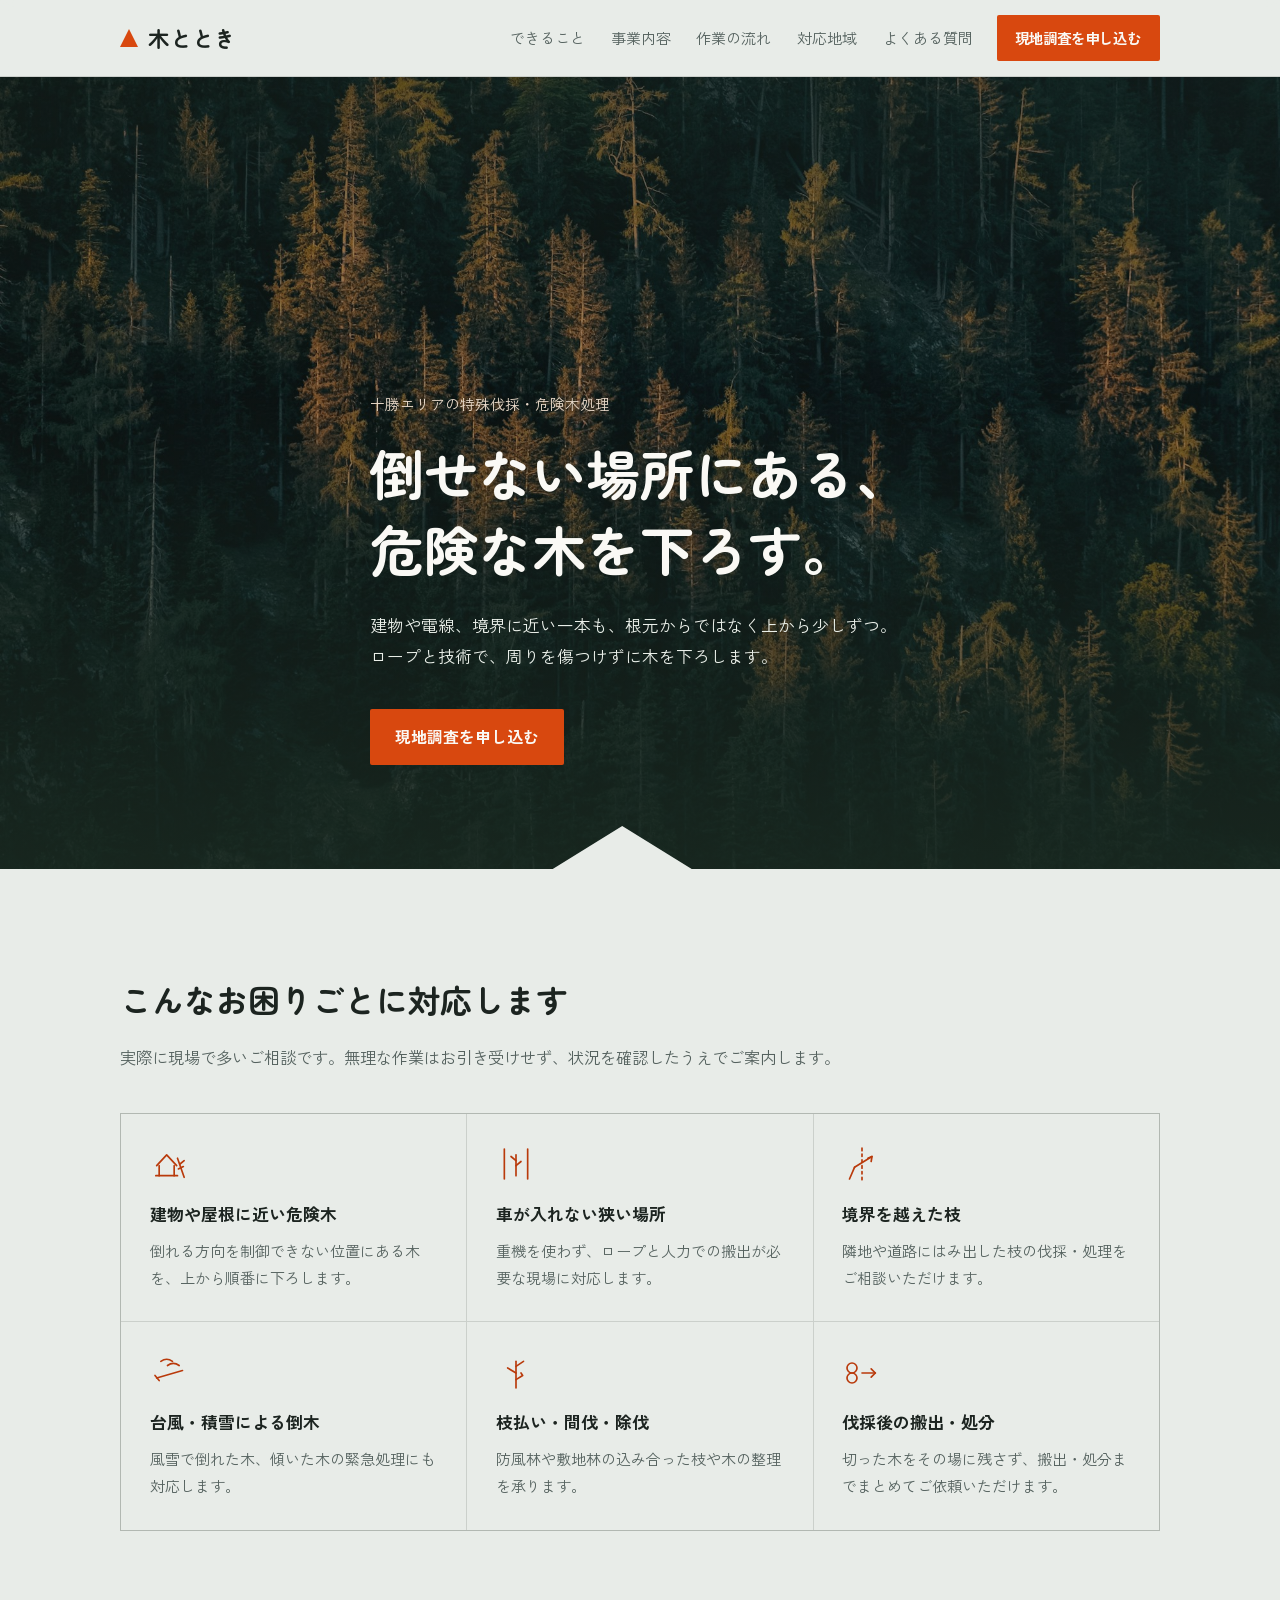
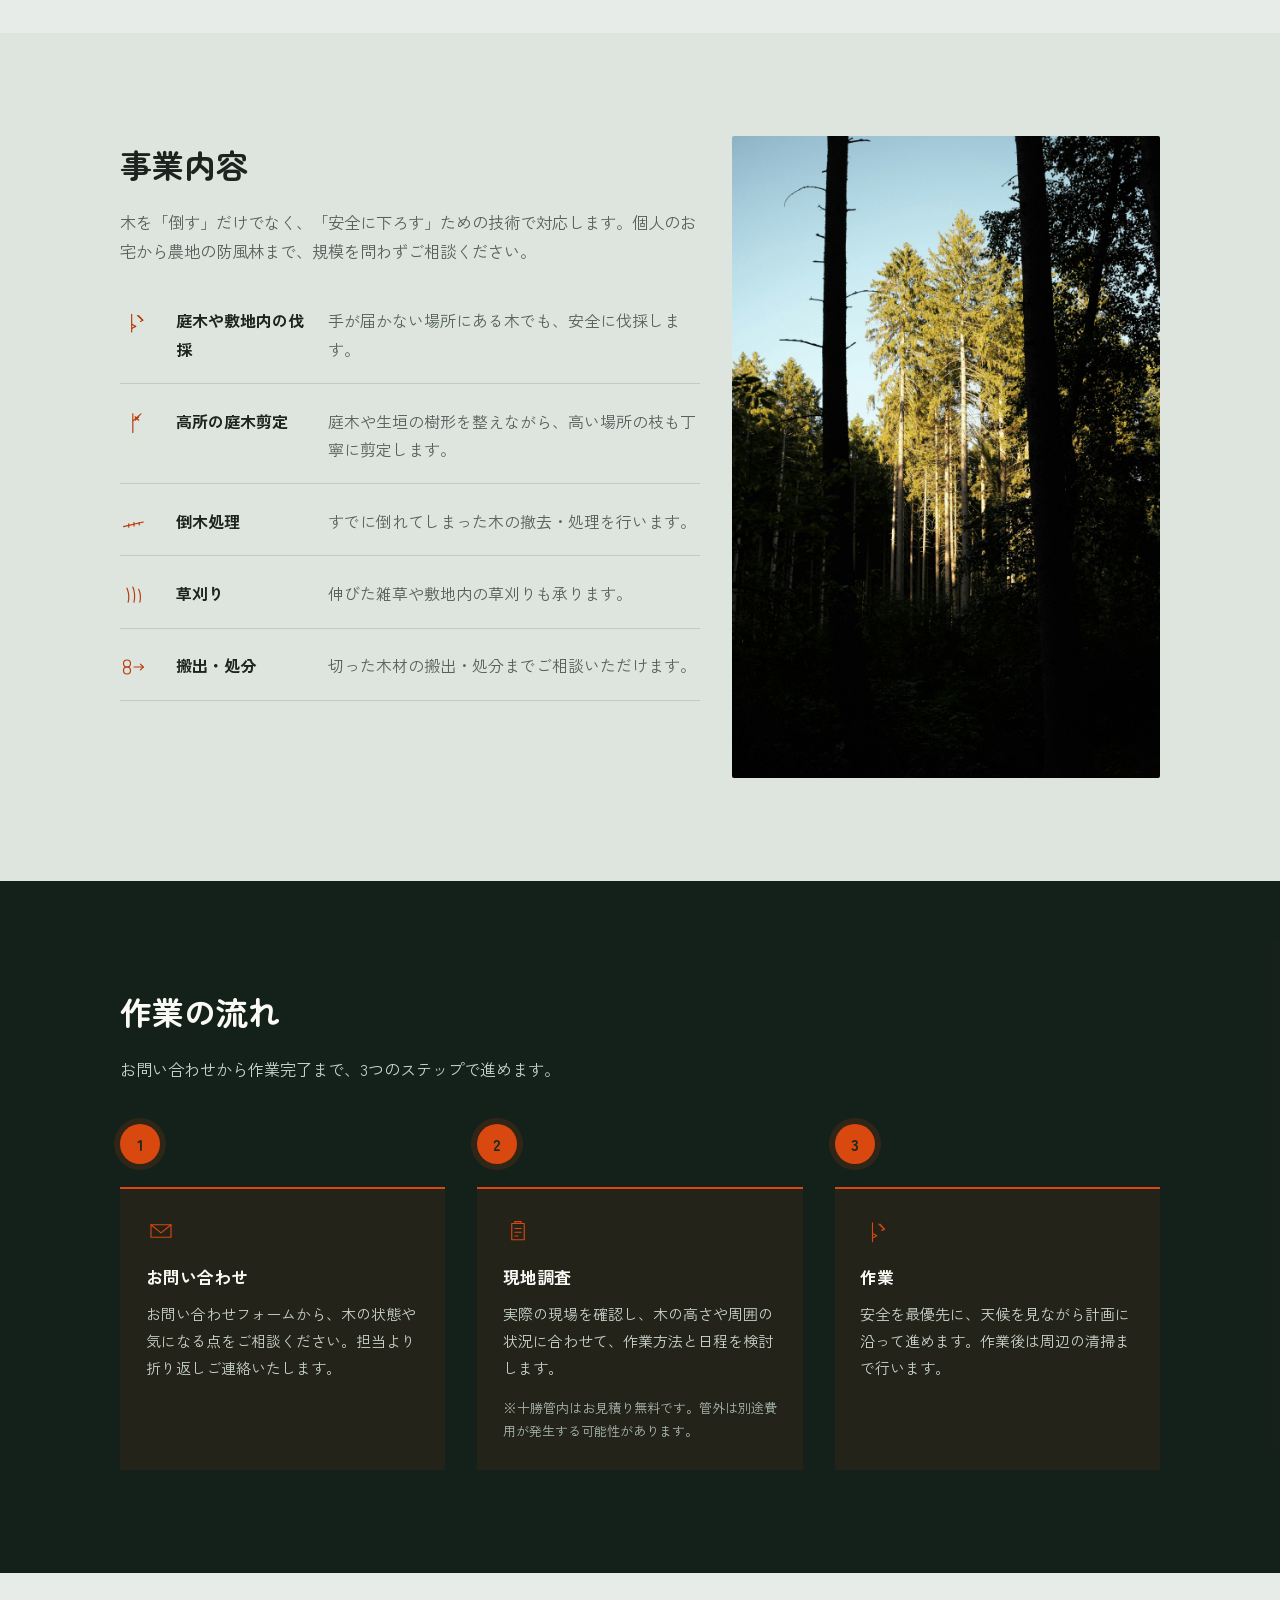
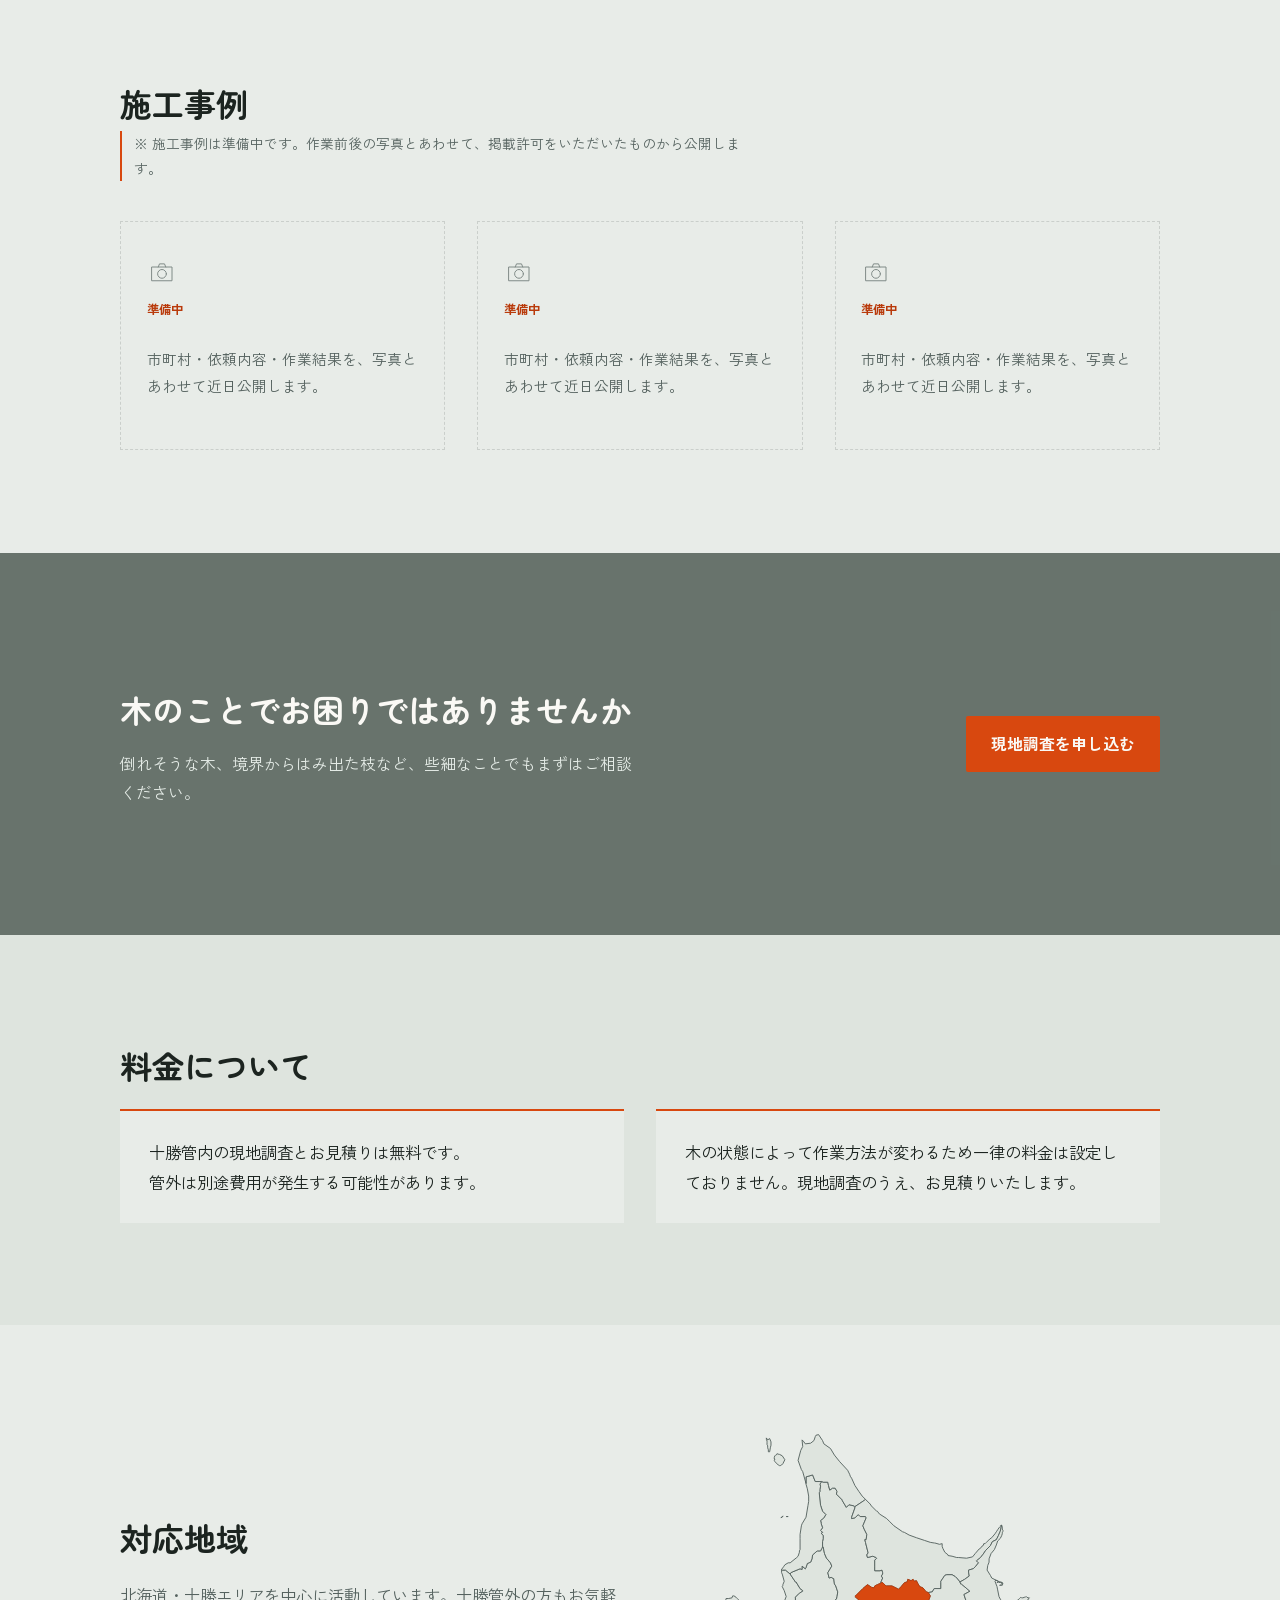
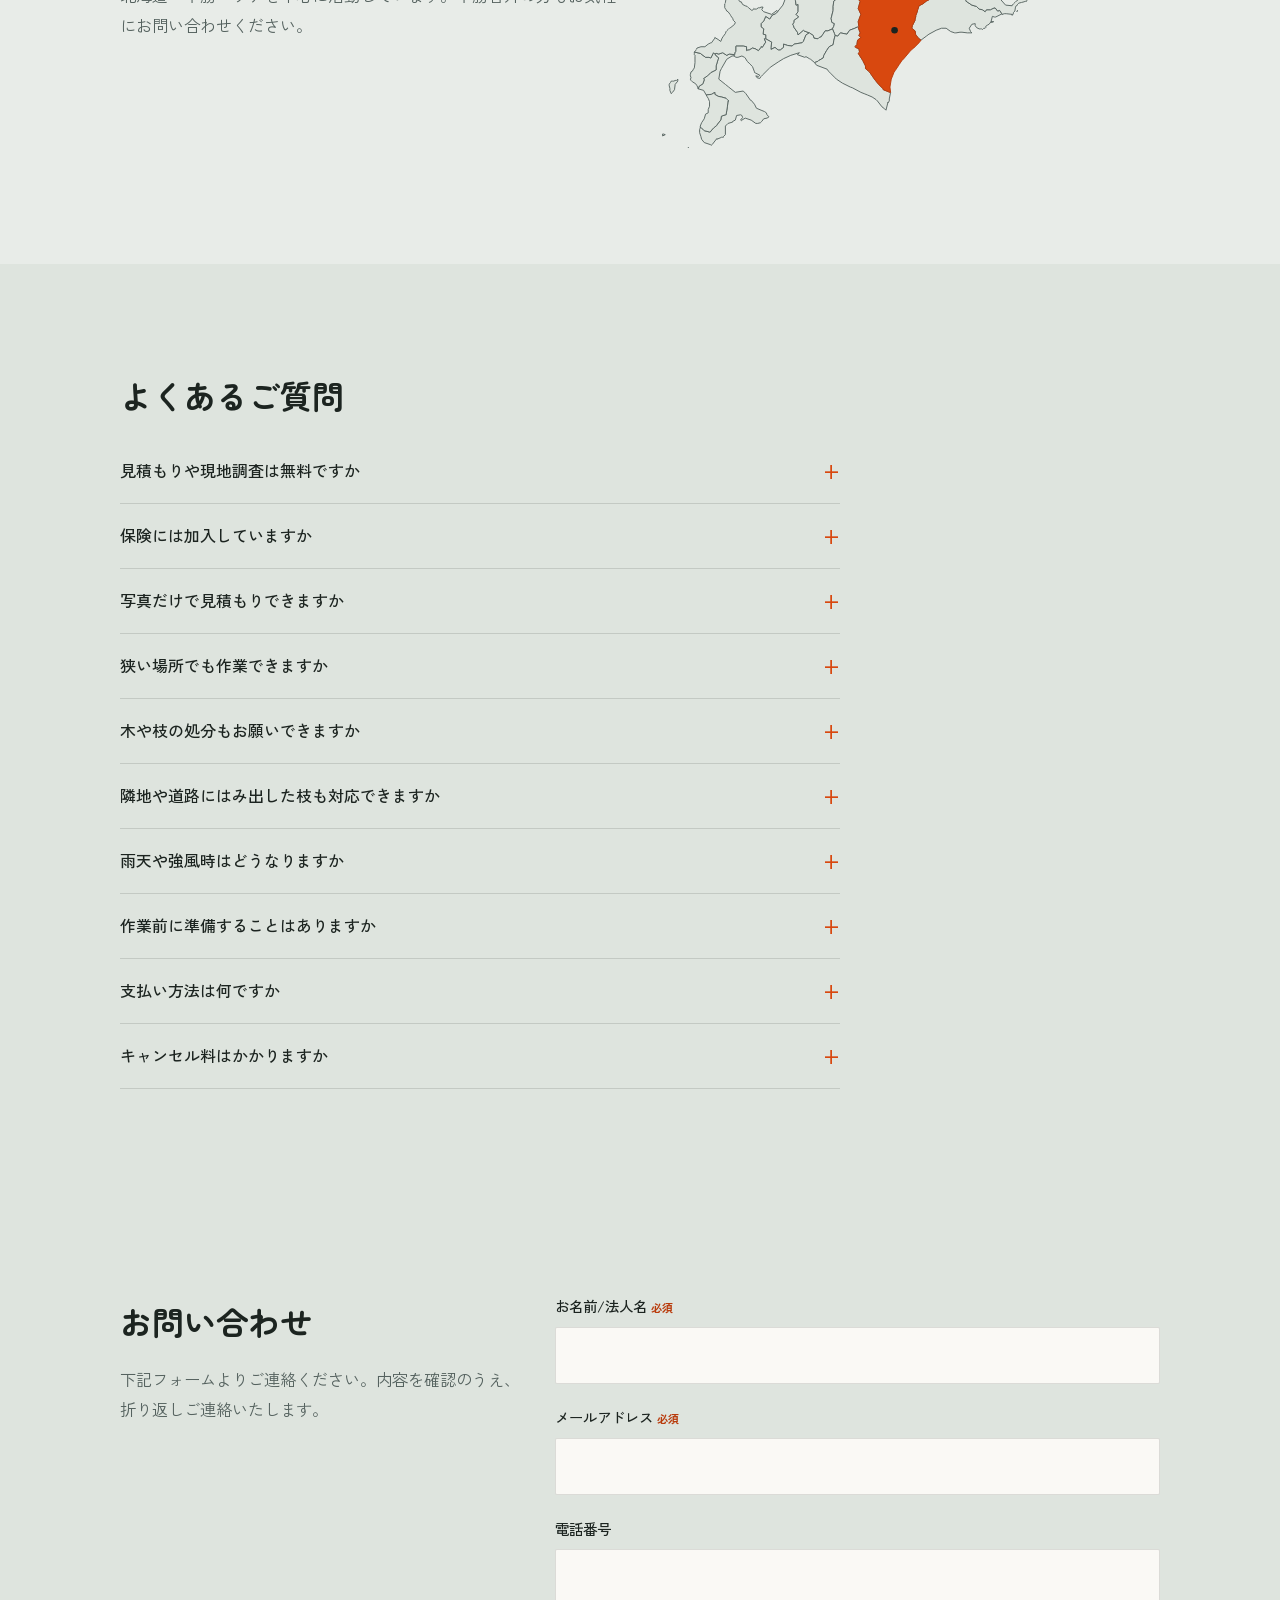
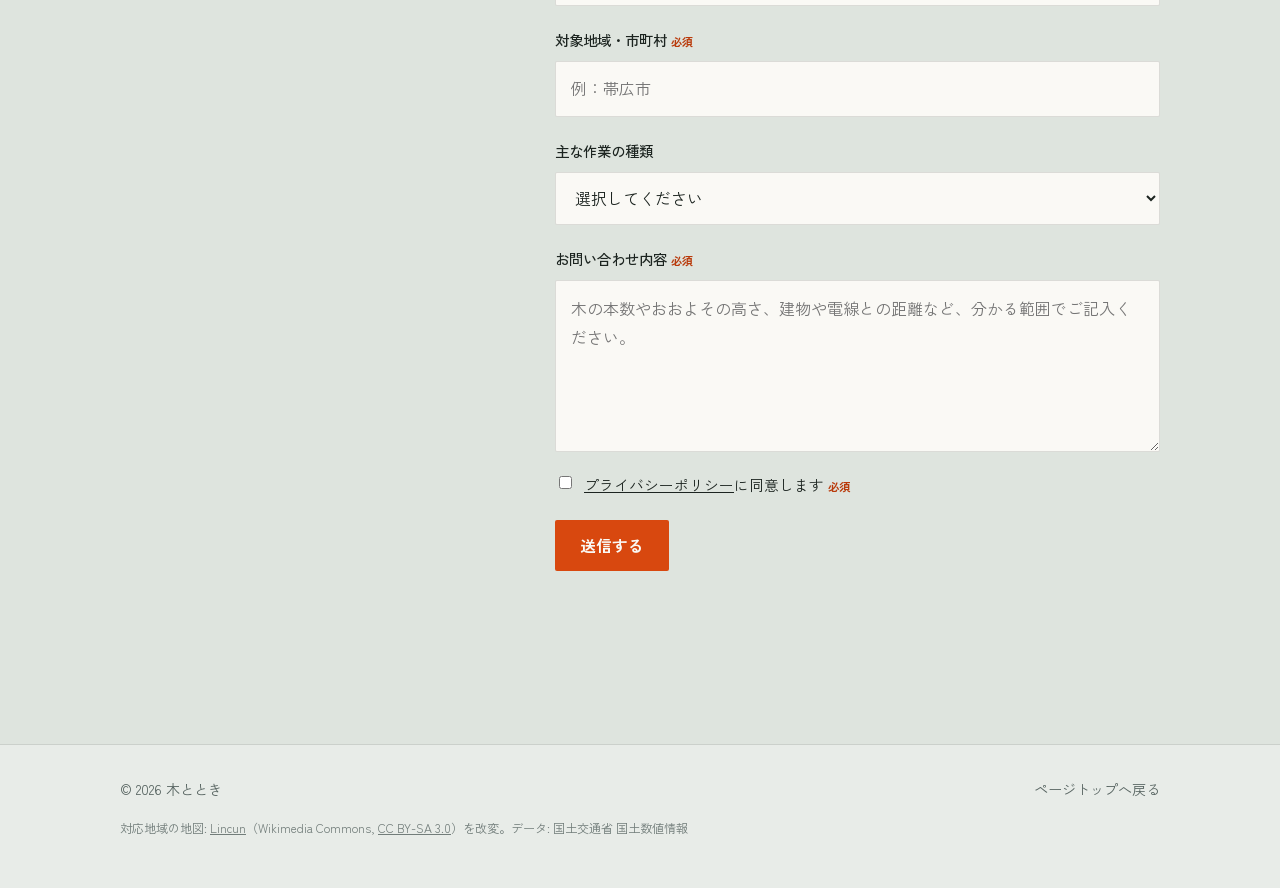
==== commit 4a24735f: "見出しフォントを明朝体から丸ゴシック体に変更 Zen Old Mincho(明朝体)が硬い印象だったため、本文で使用中の Zen Kaku Gothic Newと同じ「Zen」ファミリーの丸ゴシック体" ====
--- a/index.html
+++ b/index.html
@@ -7,8 +7,8 @@
 <meta name="description" content="建物や電線に近い危険な木、狭い場所の伐採、倒木・風雪被害の処理まで。十勝エリアの特殊伐採・伐採・林業関連サービス「木ととき」。">
 <link rel="preconnect" href="https://fonts.googleapis.com">
 <link rel="preconnect" href="https://fonts.gstatic.com" crossorigin>
-<link href="https://fonts.googleapis.com/css2?family=Zen+Old+Mincho:wght@400;600;900&family=Zen+Kaku+Gothic+New:wght@300;400;500;700&display=swap" rel="stylesheet">
-<link rel="stylesheet" href="css/style.css?v=11">
+<link href="https://fonts.googleapis.com/css2?family=Zen+Maru+Gothic:wght@400;500;700;900&family=Zen+Kaku+Gothic+New:wght@300;400;500;700&display=swap" rel="stylesheet">
+<link rel="stylesheet" href="css/style.css?v=13">
 </head>
 <body>
 
--- a/css/style.css
+++ b/css/style.css
@@ -12,7 +12,7 @@
   --line: rgba(28, 36, 32, 0.14);
   --line-dark: rgba(250, 249, 245, 0.2);
 
-  --font-display: "Zen Old Mincho", "Hiragino Mincho ProN", serif;
+  --font-display: "Zen Maru Gothic", "Hiragino Maru Gothic ProN", "Hiragino Sans", sans-serif;
   --font-body: "Zen Kaku Gothic New", "Hiragino Sans", sans-serif;
 
   --wrap: 1120px;
@@ -70,7 +70,7 @@
   text-decoration: none;
   font-family: var(--font-display);
   font-size: 1.35rem;
-  font-weight: 600;
+  font-weight: 700;
   color: var(--ink);
   margin-right: auto;
 }
@@ -144,7 +144,7 @@
 }
 .hero-title {
   font-family: var(--font-display);
-  font-weight: 600;
+  font-weight: 700;
   font-size: clamp(2.1rem, 5vw, 3.4rem);
   line-height: 1.4;
   margin: 0 0 1.4rem;
@@ -186,7 +186,7 @@
 
 .band-title {
   font-family: var(--font-display);
-  font-weight: 600;
+  font-weight: 700;
   font-size: clamp(1.5rem, 3vw, 2rem);
   margin: 0 0 0.9rem;
 }
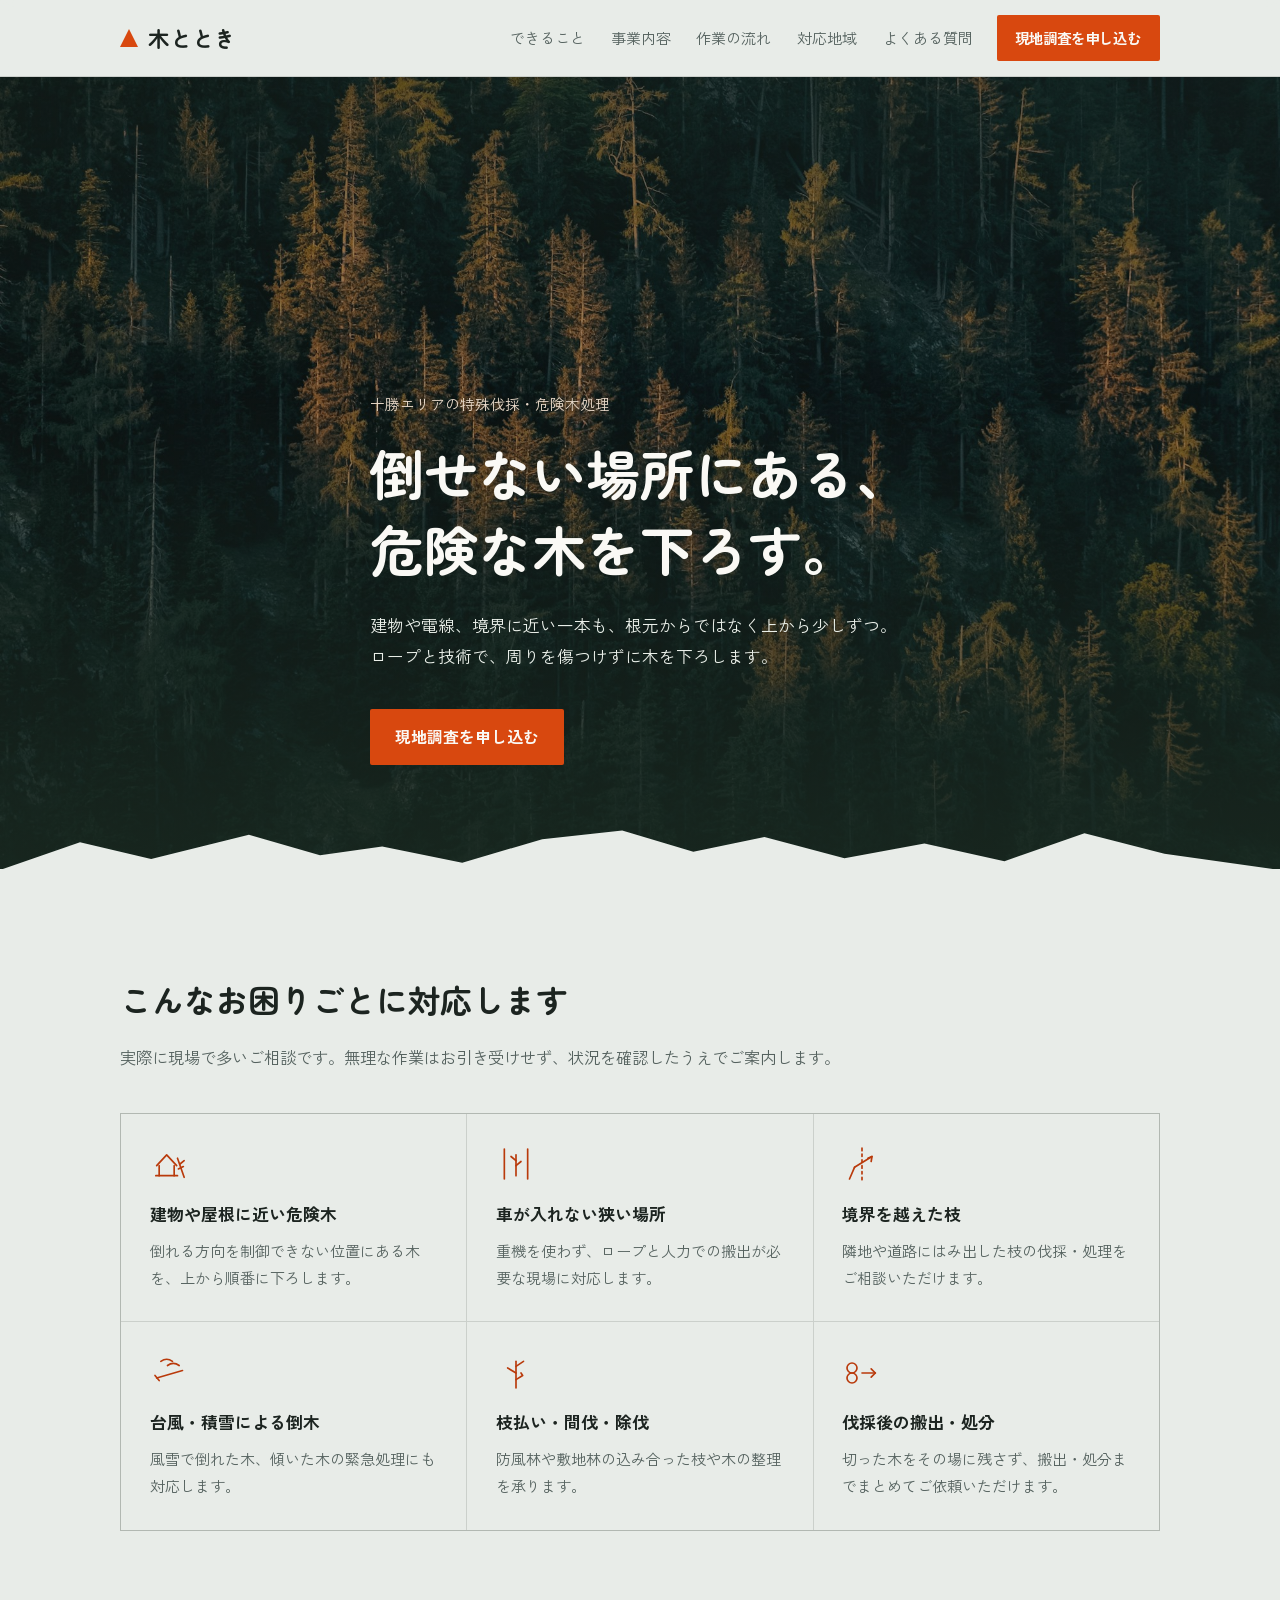
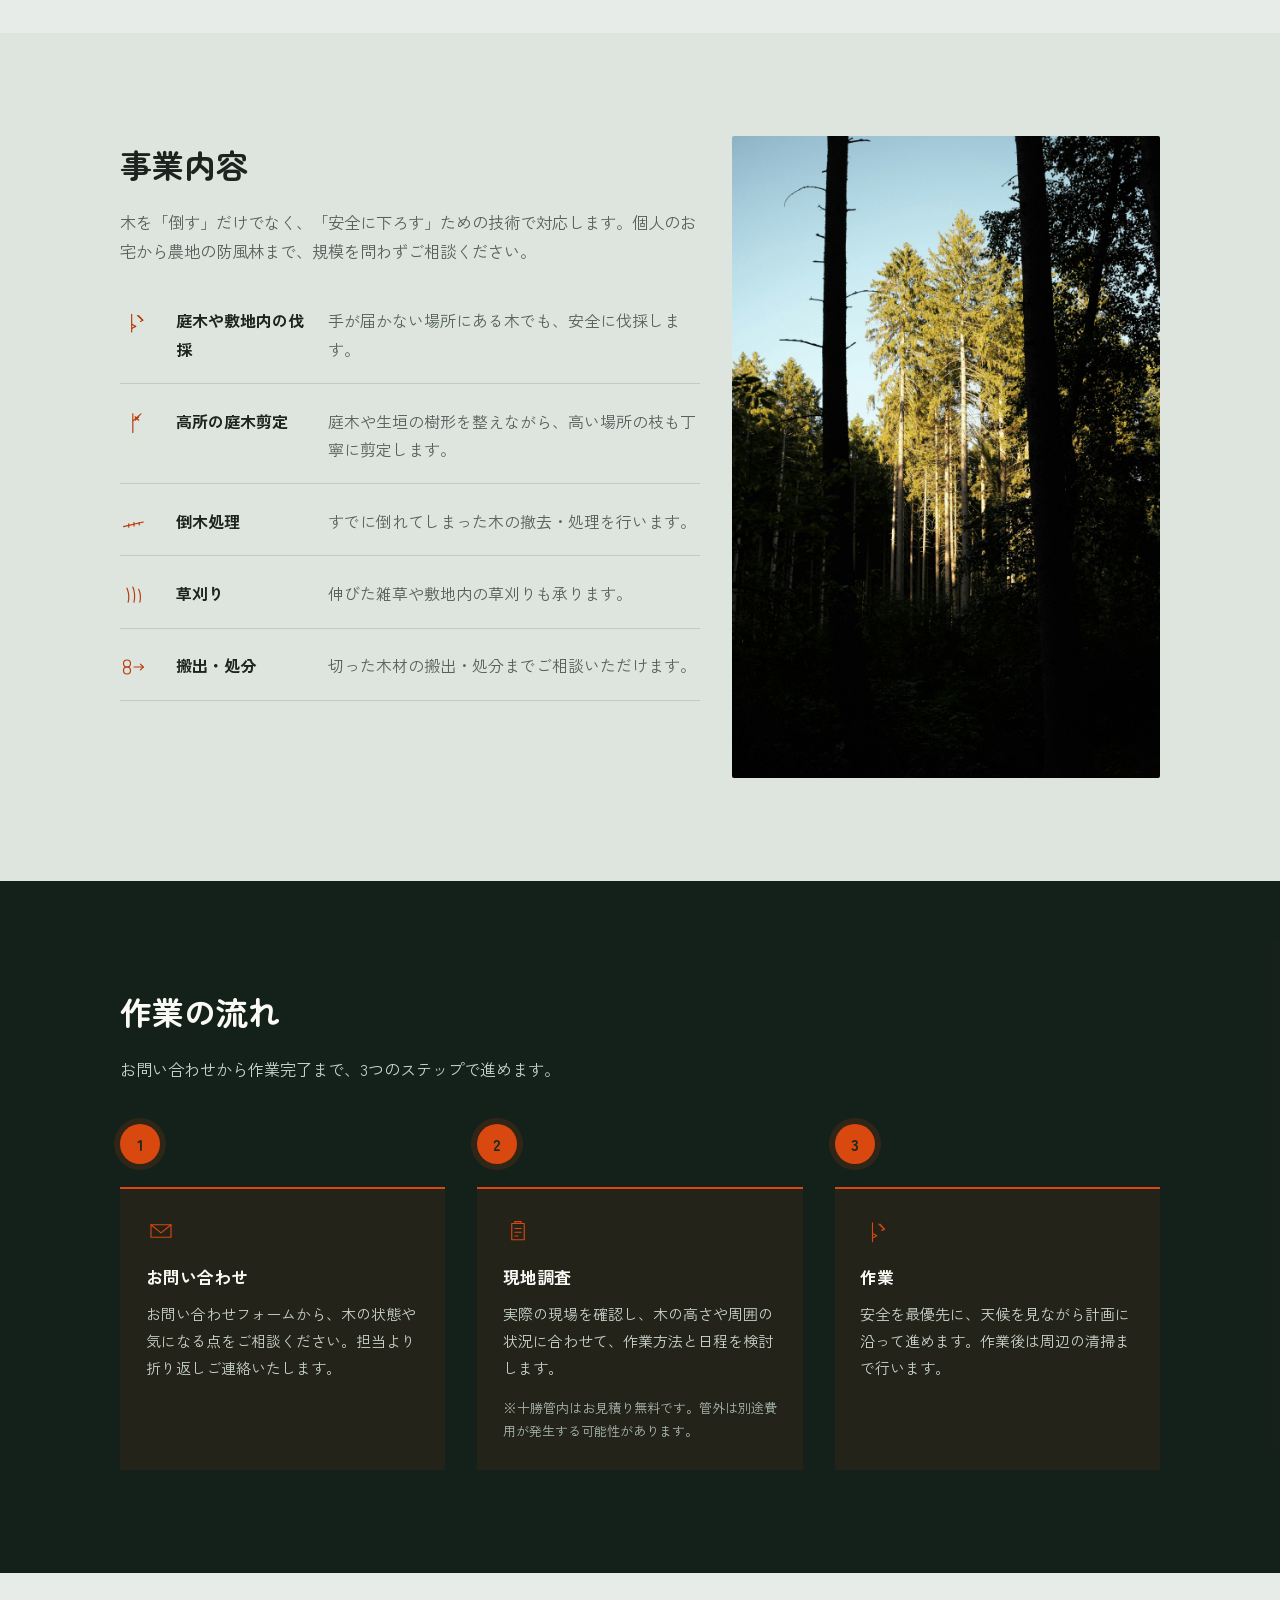
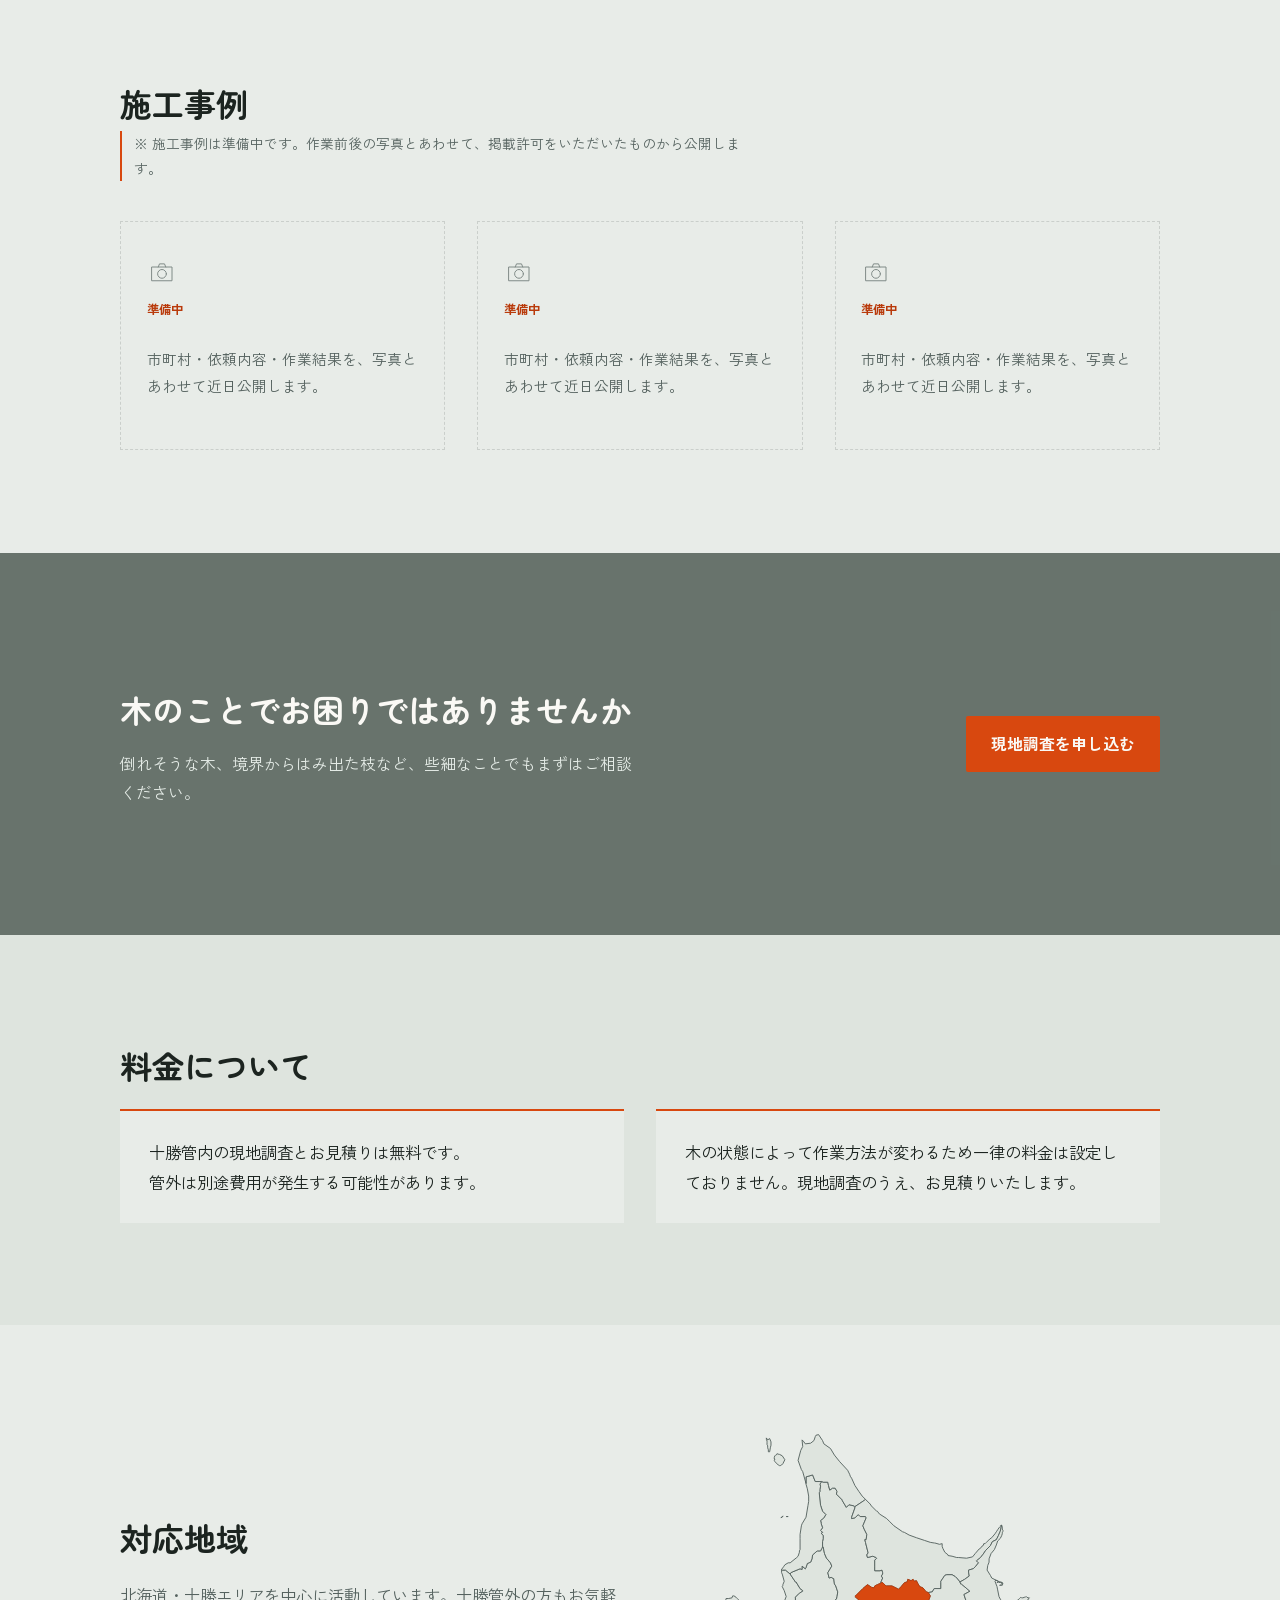
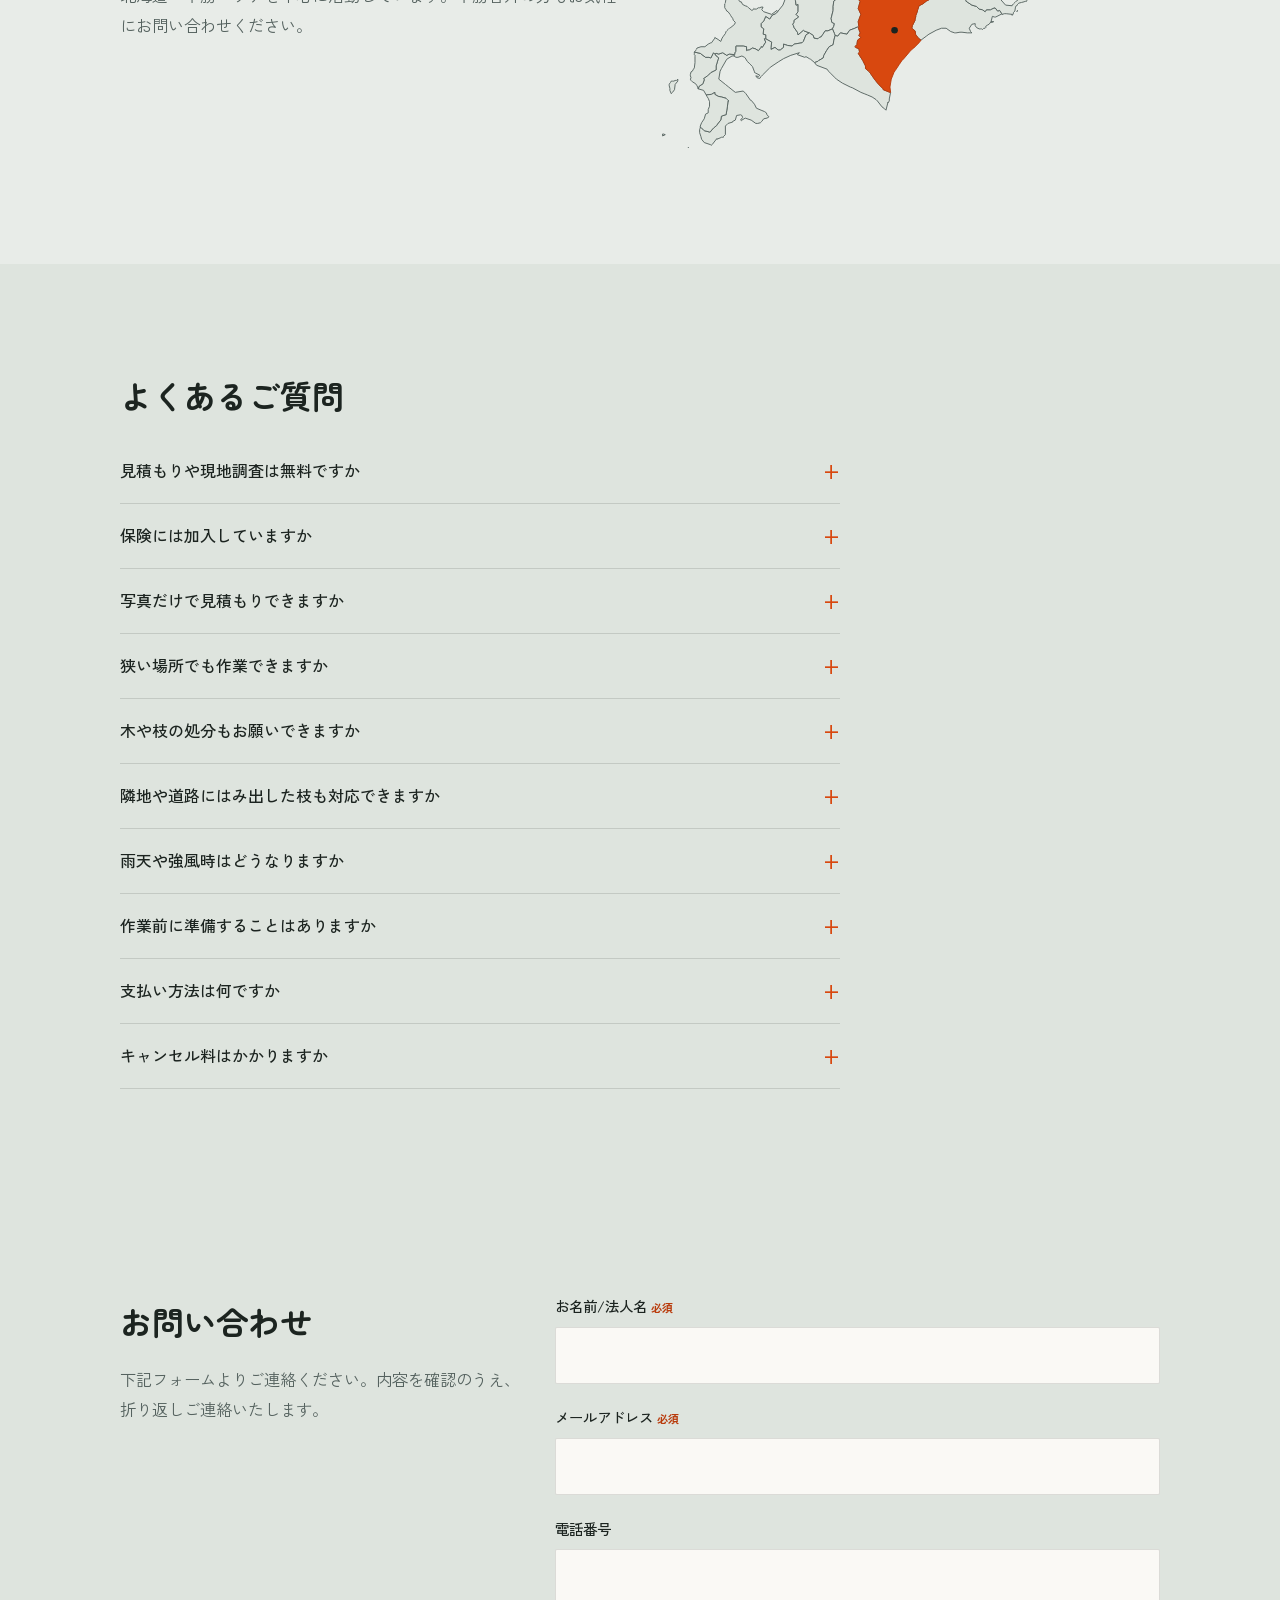
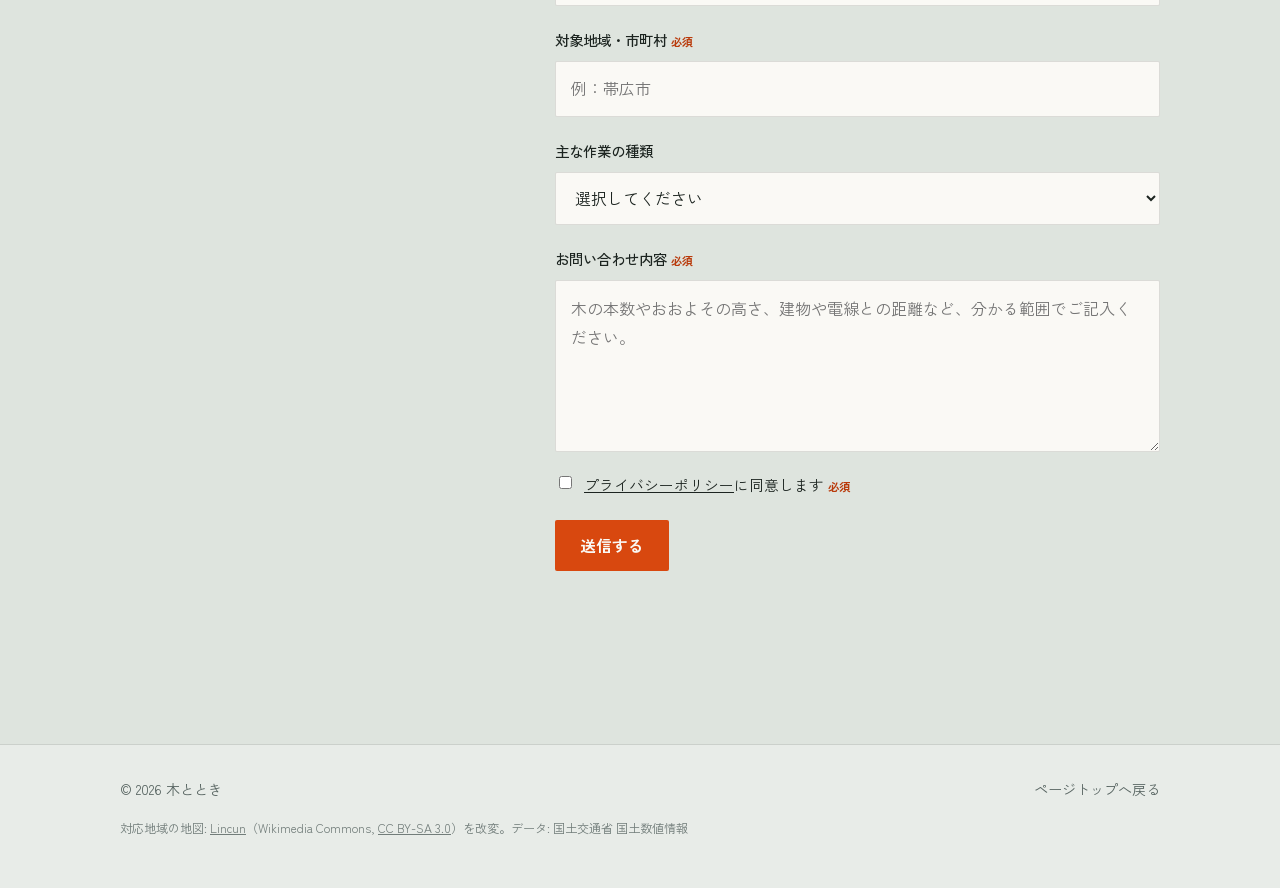
==== commit fae026ee: "ヒーロー下の区切りを山並みのシルエットに変更 中央に一つだけあった三角の切り込みを、横幅いっぱいに広がる 不規則な山並みのシルエットに変更。十勝・北海道の山のイメージ と、伐採の受け口モチーフを両立さ" ====
--- a/index.html
+++ b/index.html
@@ -138,7 +138,7 @@
       </div>
     </div>
     <svg class="hero-cut" viewBox="0 0 1440 60" preserveAspectRatio="none" aria-hidden="true">
-      <path d="M0,60 L620,60 L700,0 L780,60 L1440,60 Z"></path>
+      <path d="M0,60 L90,22 L170,45 L280,12 L360,40 L430,28 L520,50 L610,18 L700,6 L780,35 L860,15 L950,44 L1040,24 L1130,48 L1220,10 L1310,38 L1440,60 Z"></path>
     </svg>
   </section>
 
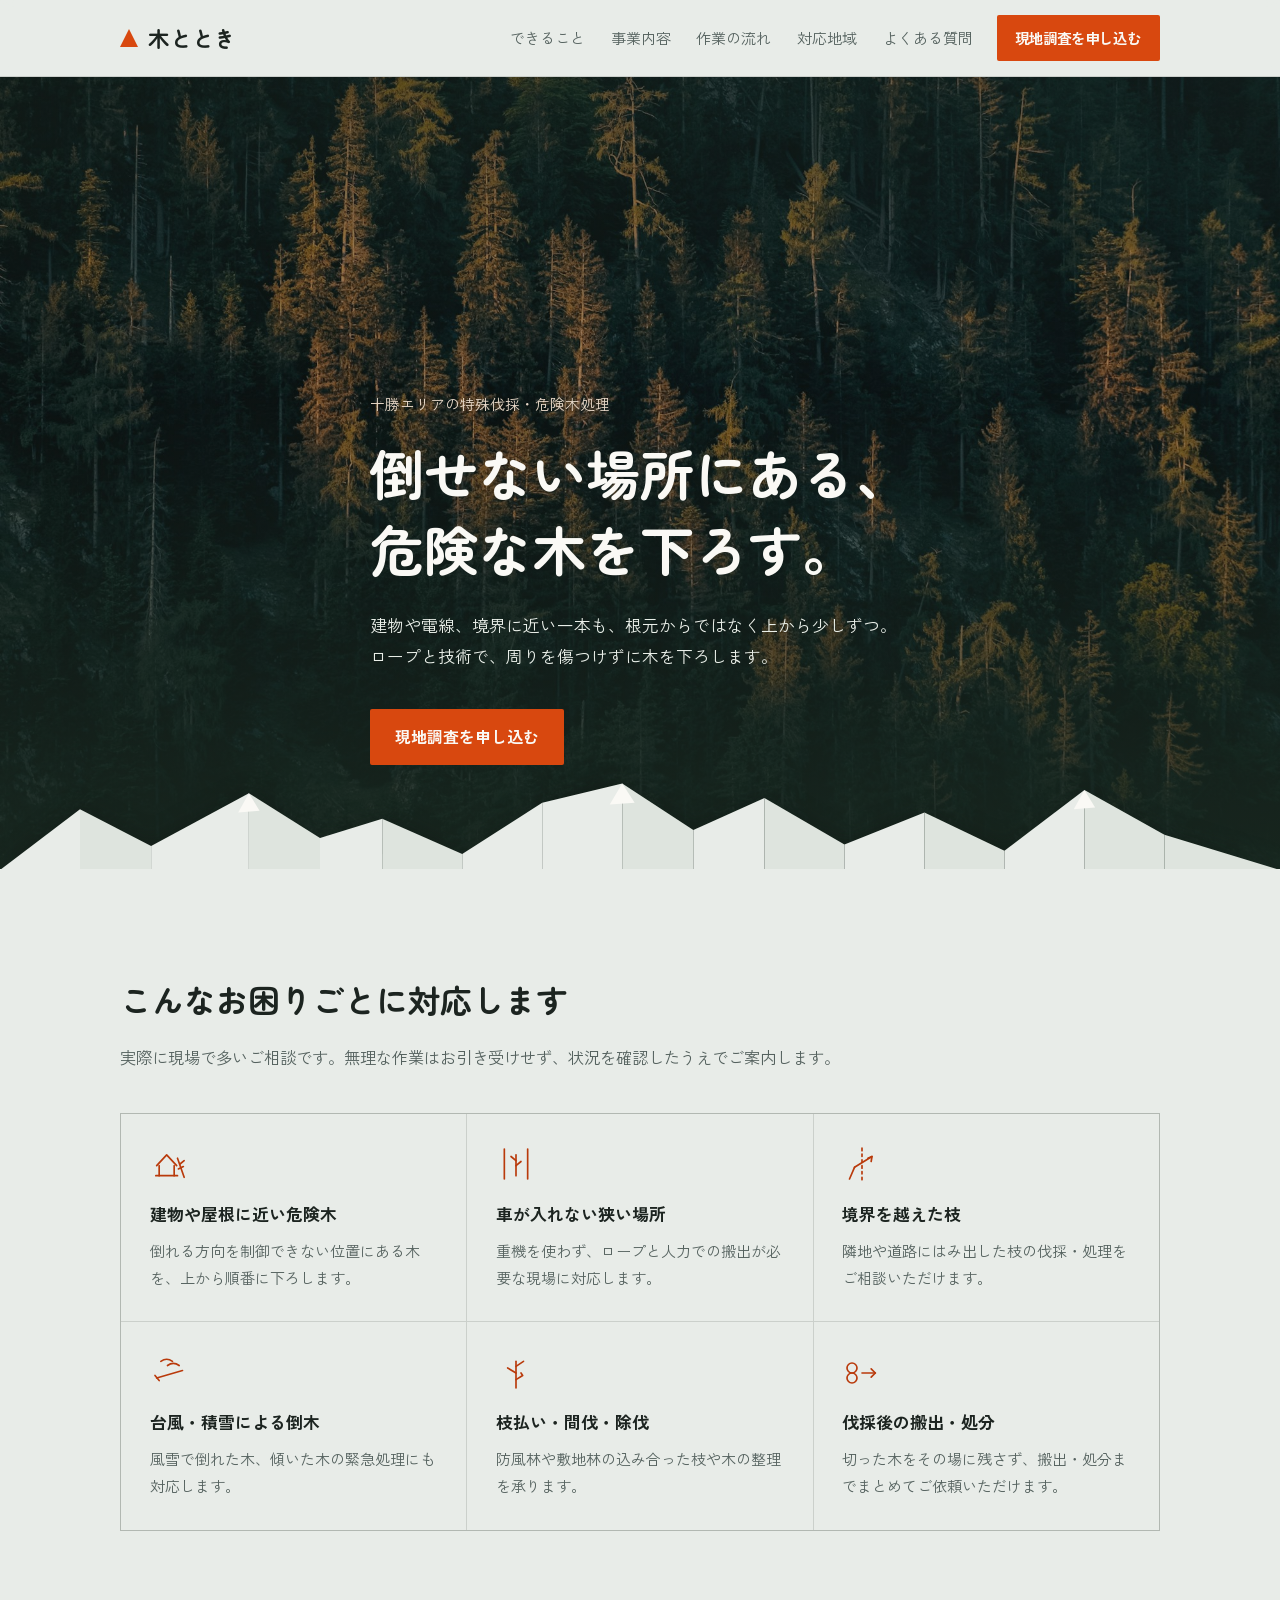
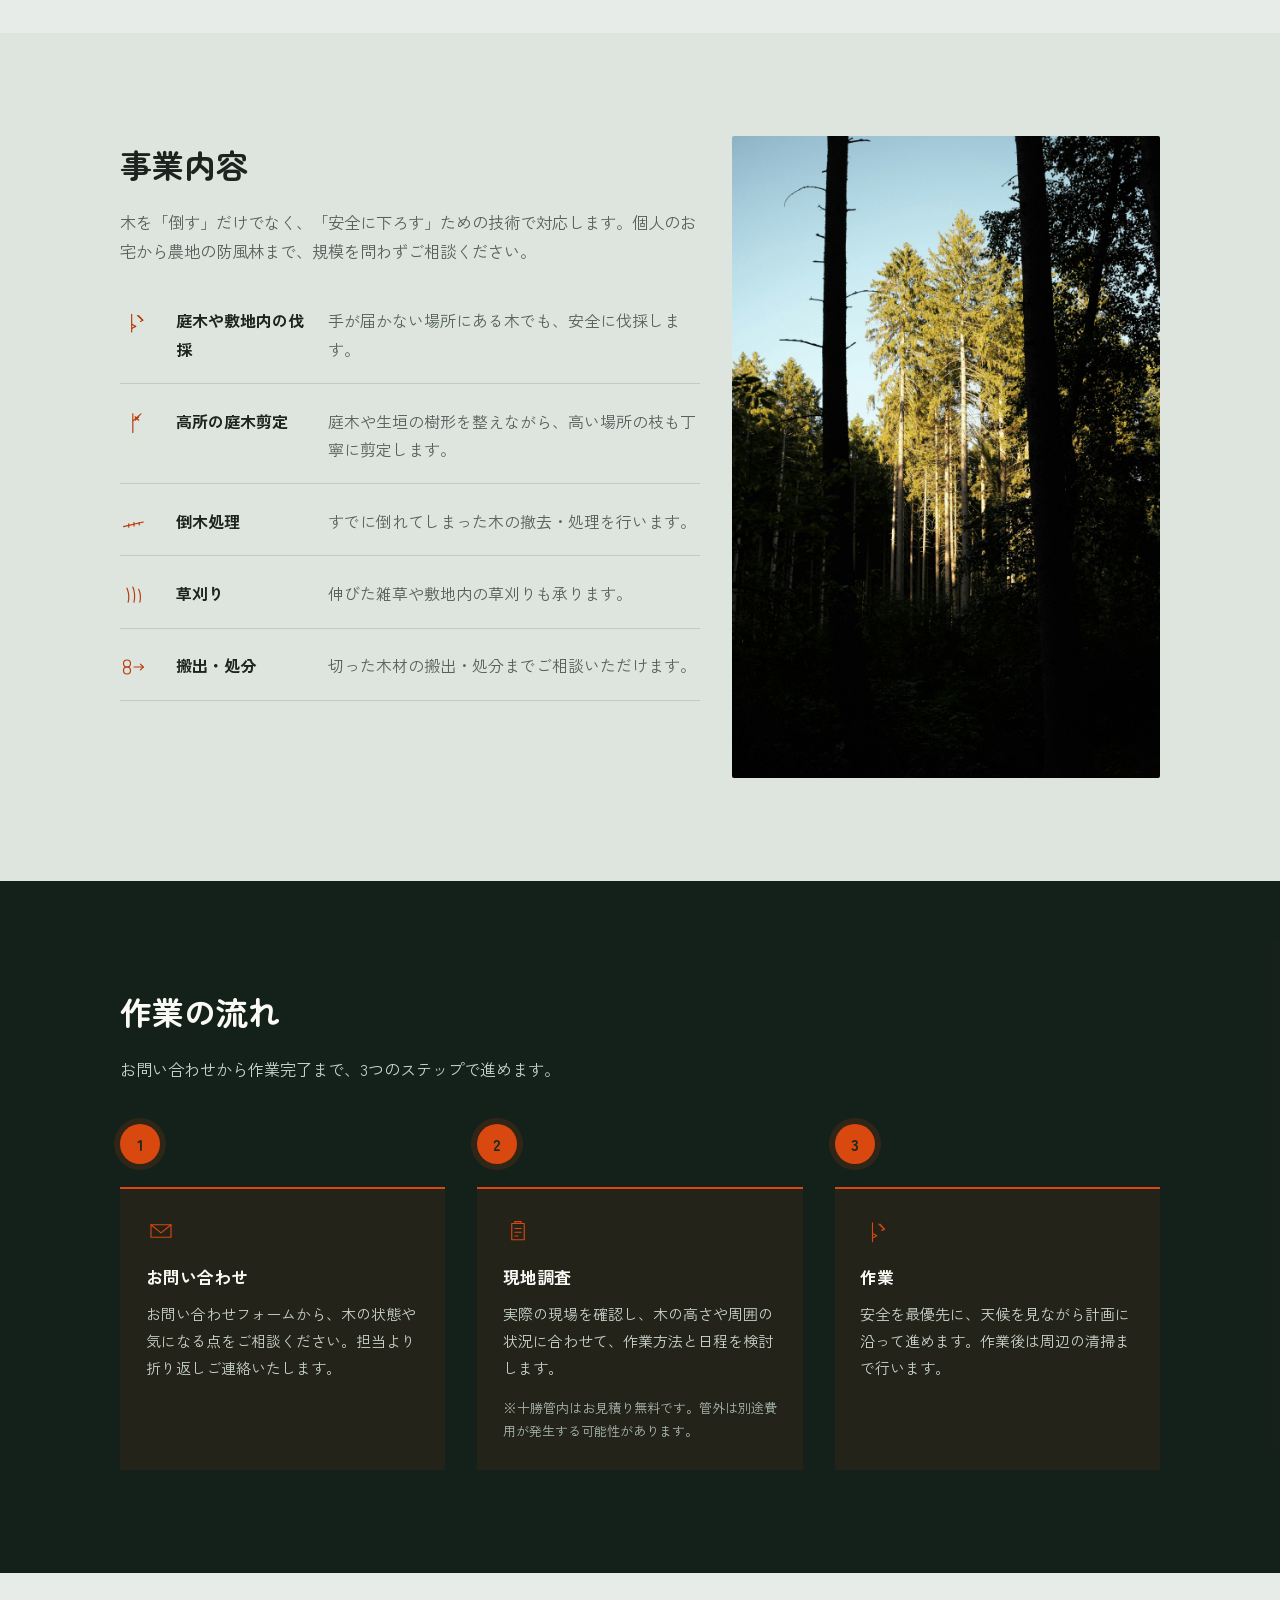
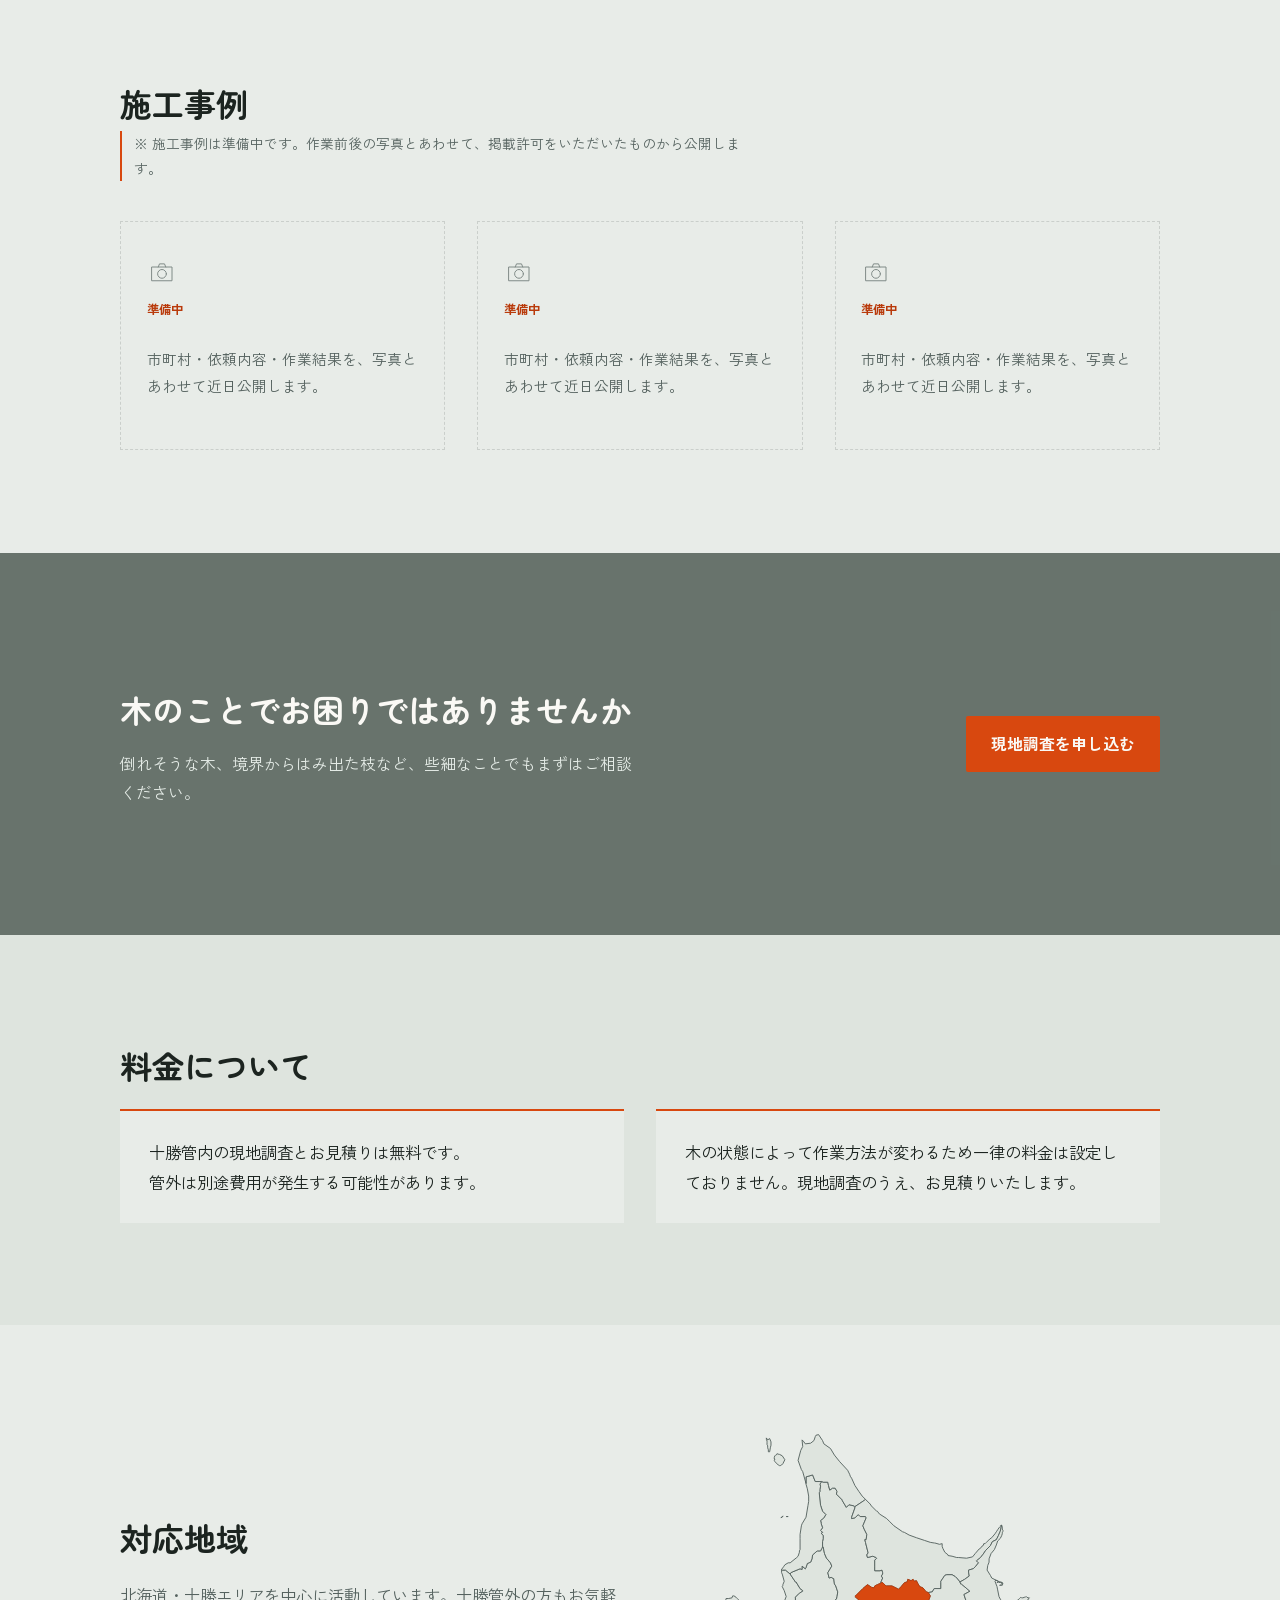
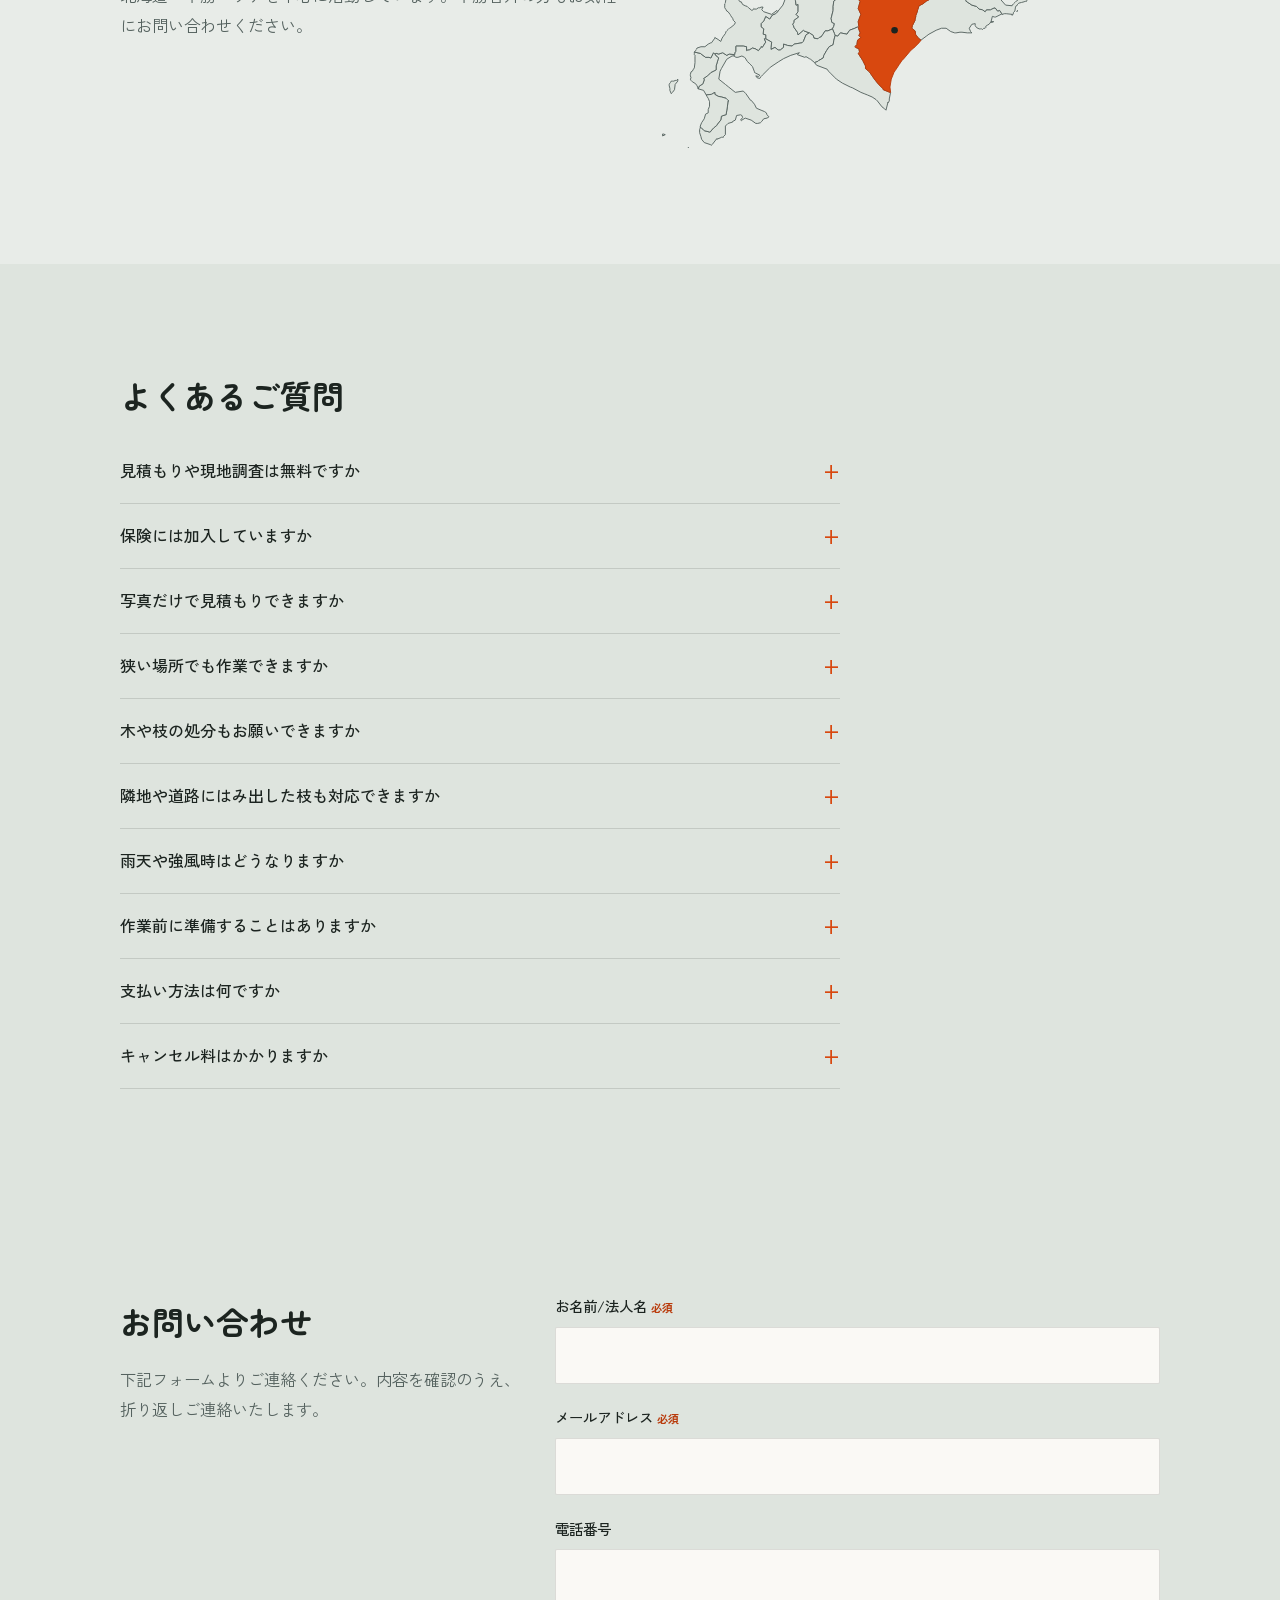
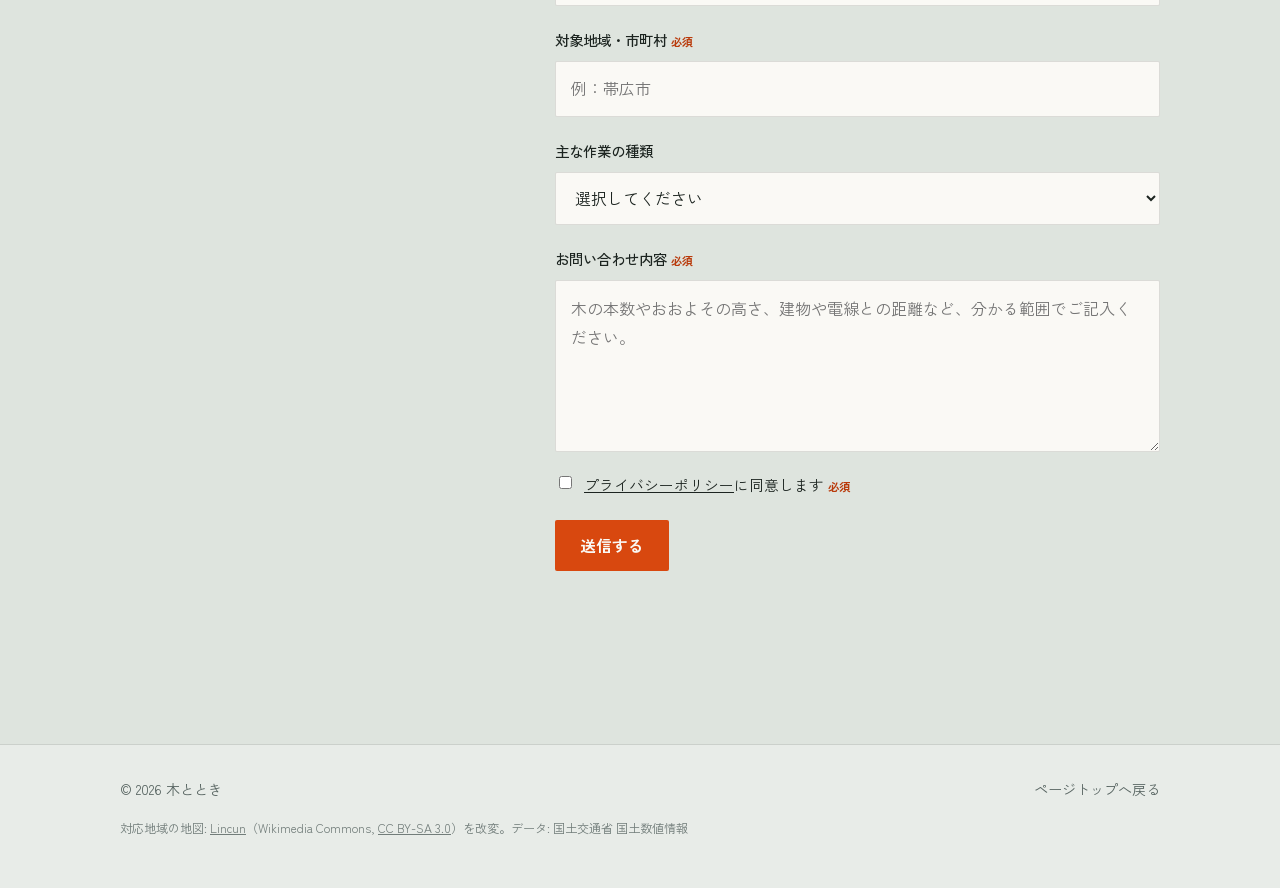
==== commit f8beb67a: "山並みの区切りに陰影と雪冠を追加してより山らしく - 各峰を光の当たる面(paper)と影の面(paper-alt)に塗り分け、   ローポリ的な陰影のある山のシルエットに - 高い3つの峰の先端に雪" ====
--- a/index.html
+++ b/index.html
@@ -8,7 +8,7 @@
 <link rel="preconnect" href="https://fonts.googleapis.com">
 <link rel="preconnect" href="https://fonts.gstatic.com" crossorigin>
 <link href="https://fonts.googleapis.com/css2?family=Zen+Maru+Gothic:wght@400;500;700;900&family=Zen+Kaku+Gothic+New:wght@300;400;500;700&display=swap" rel="stylesheet">
-<link rel="stylesheet" href="css/style.css?v=13">
+<link rel="stylesheet" href="css/style.css?v=15">
 </head>
 <body>
 
@@ -138,7 +138,25 @@
       </div>
     </div>
     <svg class="hero-cut" viewBox="0 0 1440 60" preserveAspectRatio="none" aria-hidden="true">
-      <path d="M0,60 L90,22 L170,45 L280,12 L360,40 L430,28 L520,50 L610,18 L700,6 L780,35 L860,15 L950,44 L1040,24 L1130,48 L1220,10 L1310,38 L1440,60 Z"></path>
+      <polygon class="mtn-face-lit" points="0,60 90,22 90,60 0,60"/>
+      <polygon class="mtn-face-shadow" points="90,22 170,45 170,60 90,60"/>
+      <polygon class="mtn-face-lit" points="170,45 280,12 280,60 170,60"/>
+      <polygon class="mtn-face-shadow" points="280,12 360,40 360,60 280,60"/>
+      <polygon class="mtn-face-lit" points="360,40 430,28 430,60 360,60"/>
+      <polygon class="mtn-face-shadow" points="430,28 520,50 520,60 430,60"/>
+      <polygon class="mtn-face-lit" points="520,50 610,18 610,60 520,60"/>
+      <polygon class="mtn-face-lit" points="610,18 700,6 700,60 610,60"/>
+      <polygon class="mtn-face-shadow" points="700,6 780,35 780,60 700,60"/>
+      <polygon class="mtn-face-lit" points="780,35 860,15 860,60 780,60"/>
+      <polygon class="mtn-face-shadow" points="860,15 950,44 950,60 860,60"/>
+      <polygon class="mtn-face-lit" points="950,44 1040,24 1040,60 950,60"/>
+      <polygon class="mtn-face-shadow" points="1040,24 1130,48 1130,60 1040,60"/>
+      <polygon class="mtn-face-lit" points="1130,48 1220,10 1220,60 1130,60"/>
+      <polygon class="mtn-face-shadow" points="1220,10 1310,38 1310,60 1220,60"/>
+      <polygon class="mtn-face-shadow" points="1310,38 1440,60 1440,60 1310,60"/>
+      <polygon class="mtn-snow" points="280,12 268,24 292,23"/>
+      <polygon class="mtn-snow" points="700,6 686,19 714,18"/>
+      <polygon class="mtn-snow" points="1220,10 1208,22 1232,21"/>
     </svg>
   </section>
 
--- a/css/style.css
+++ b/css/style.css
@@ -174,9 +174,12 @@
 }
 
 .hero-cut {
-  position: absolute; left: 0; right: 0; bottom: -1px; width: 100%; height: 44px; z-index: 3;
-}
-.hero-cut path { fill: var(--paper); }
+  position: absolute; left: 0; right: 0; bottom: -1px; width: 100%; height: clamp(64px, 8vw, 96px); z-index: 3;
+  filter: drop-shadow(0 -3px 10px rgba(12, 18, 14, 0.3));
+}
+.mtn-face-lit { fill: var(--paper); }
+.mtn-face-shadow { fill: var(--paper-alt); }
+.mtn-snow { fill: var(--snow); }
 
 /* ---------- bands ---------- */
 .band { padding: clamp(4rem, 8vw, 6.5rem) 0; }
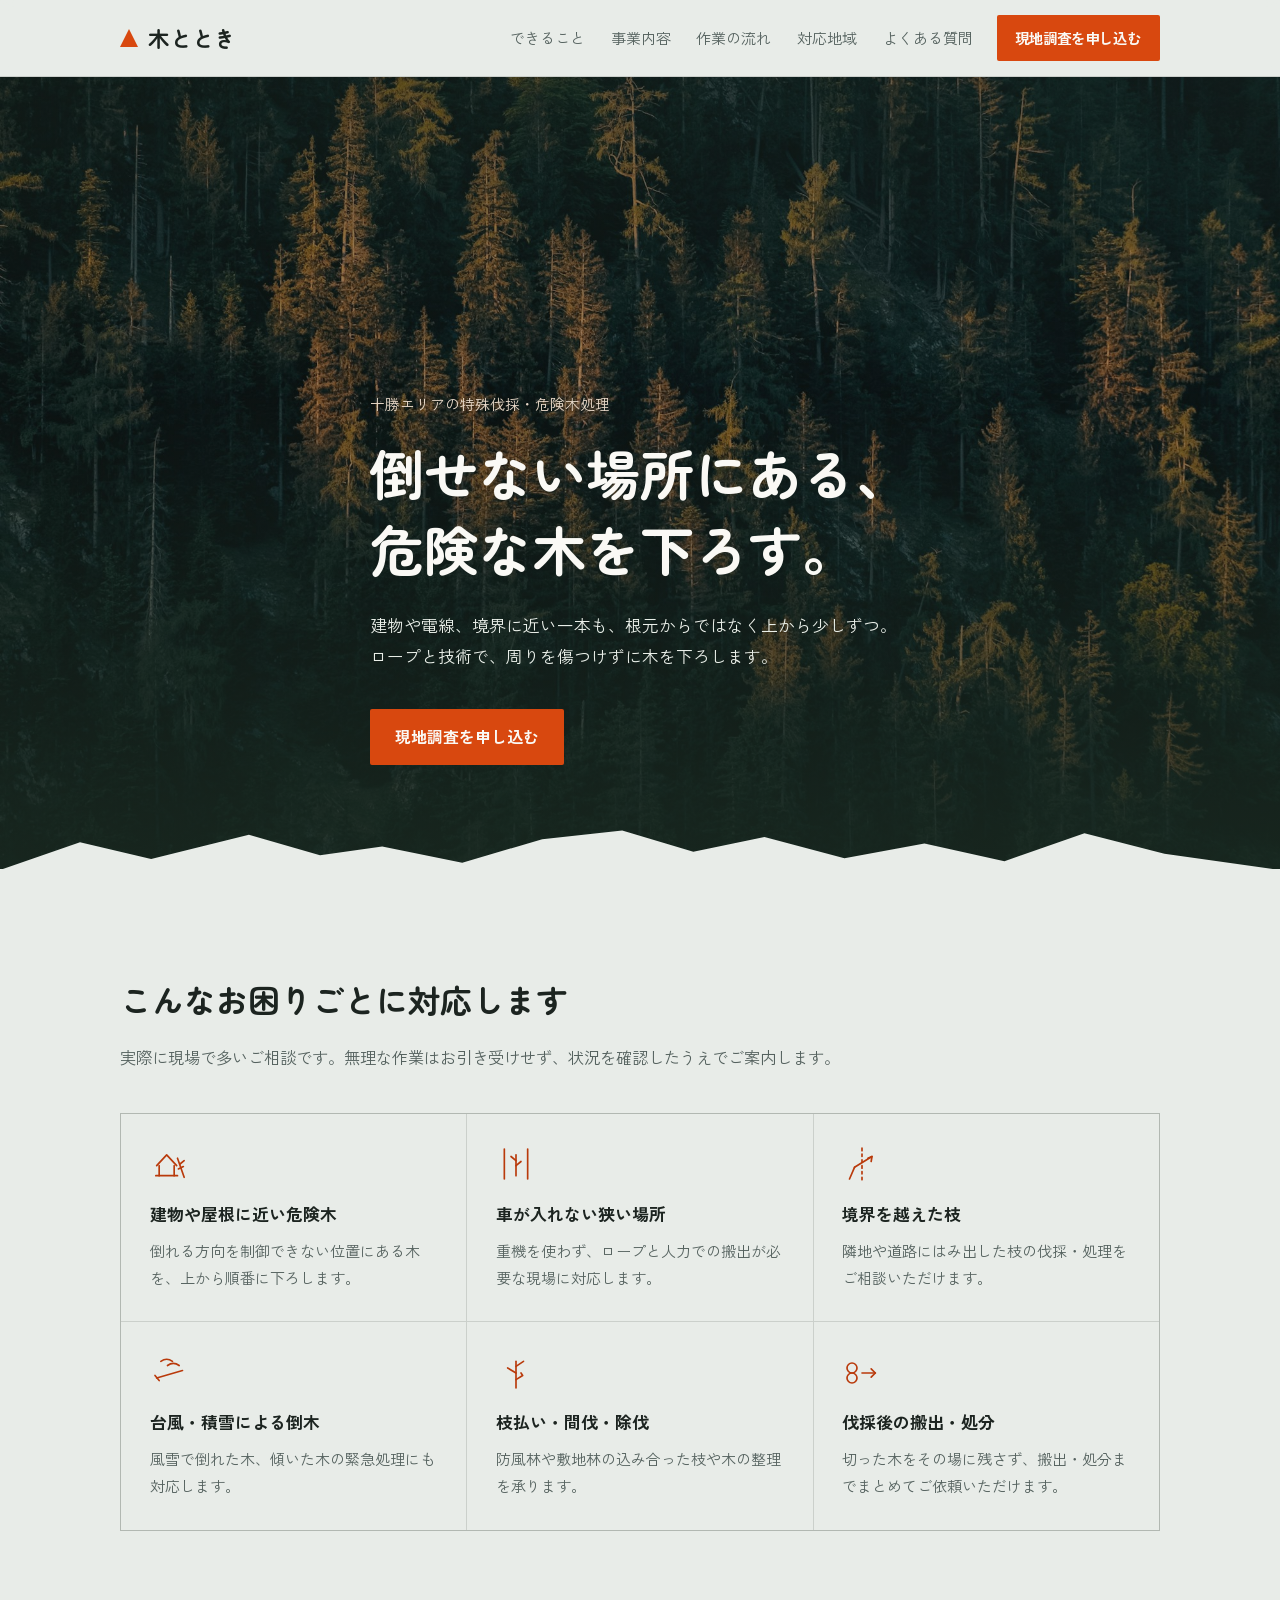
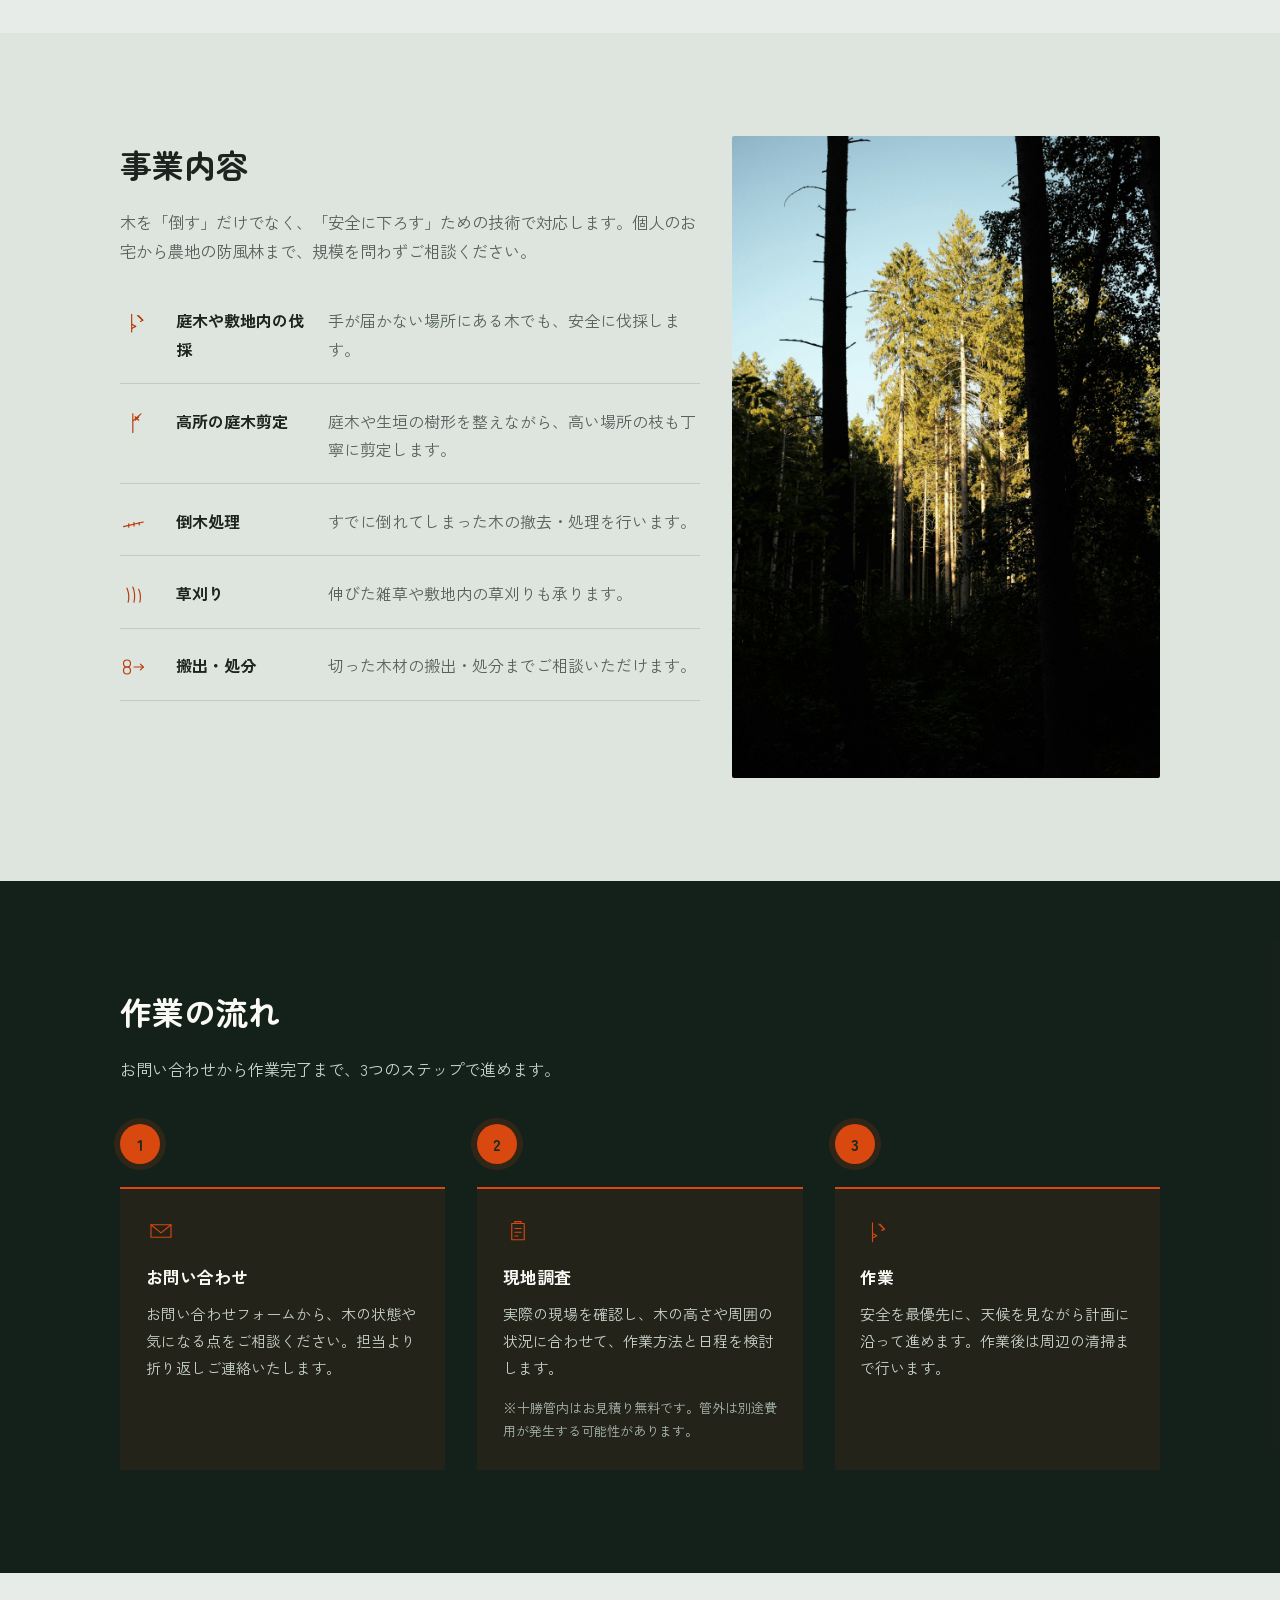
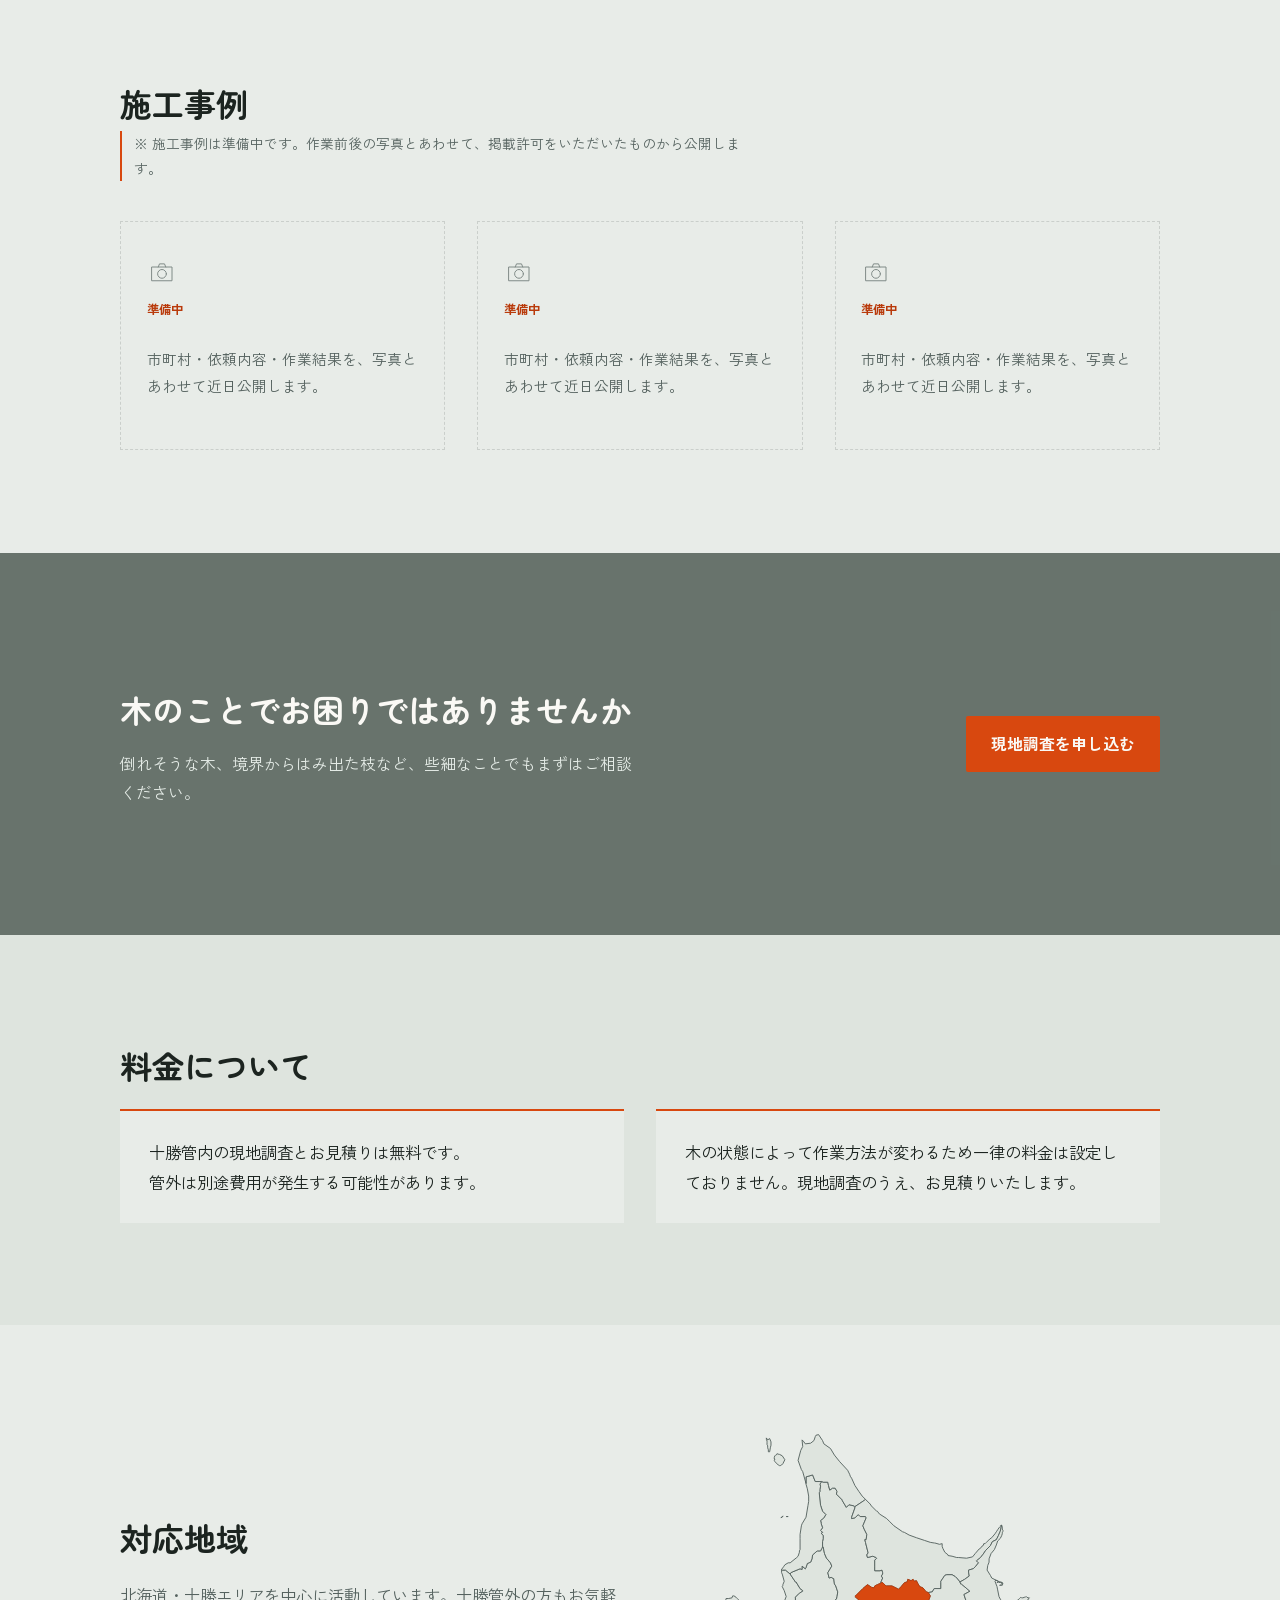
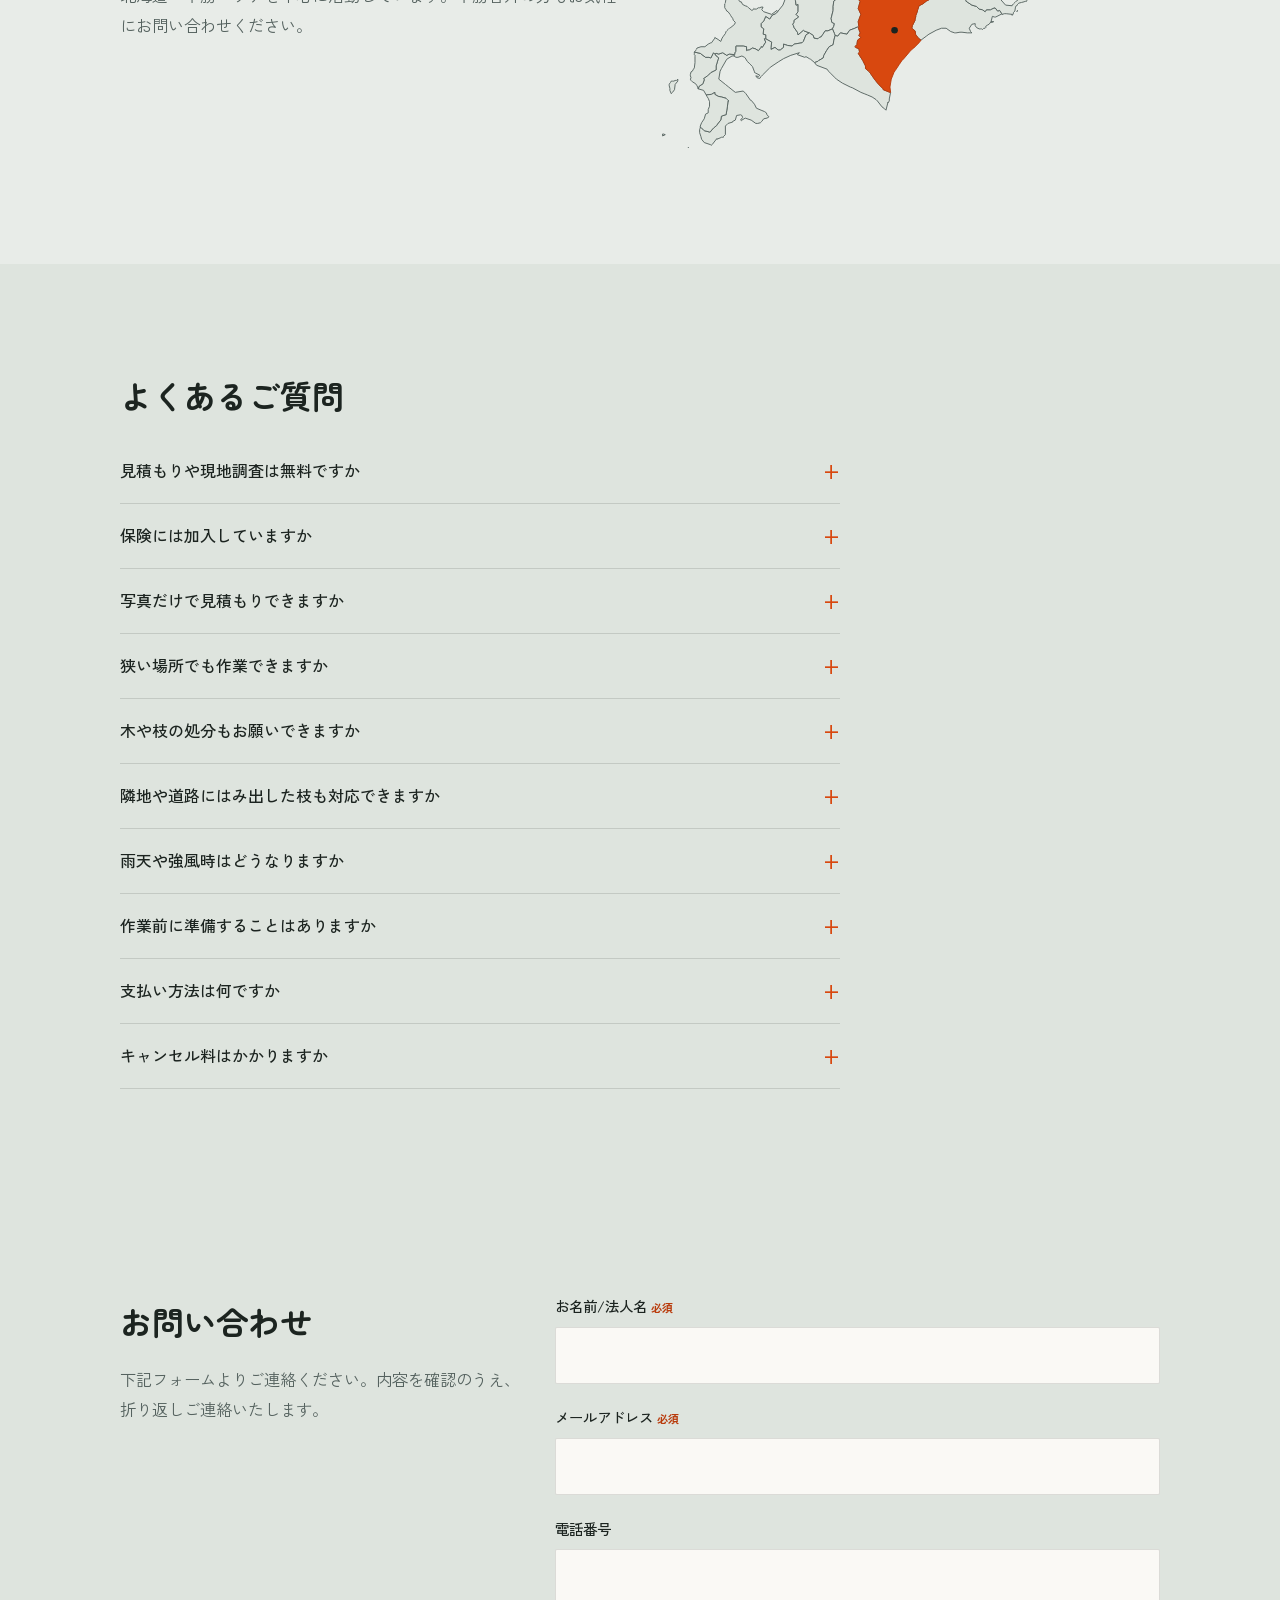
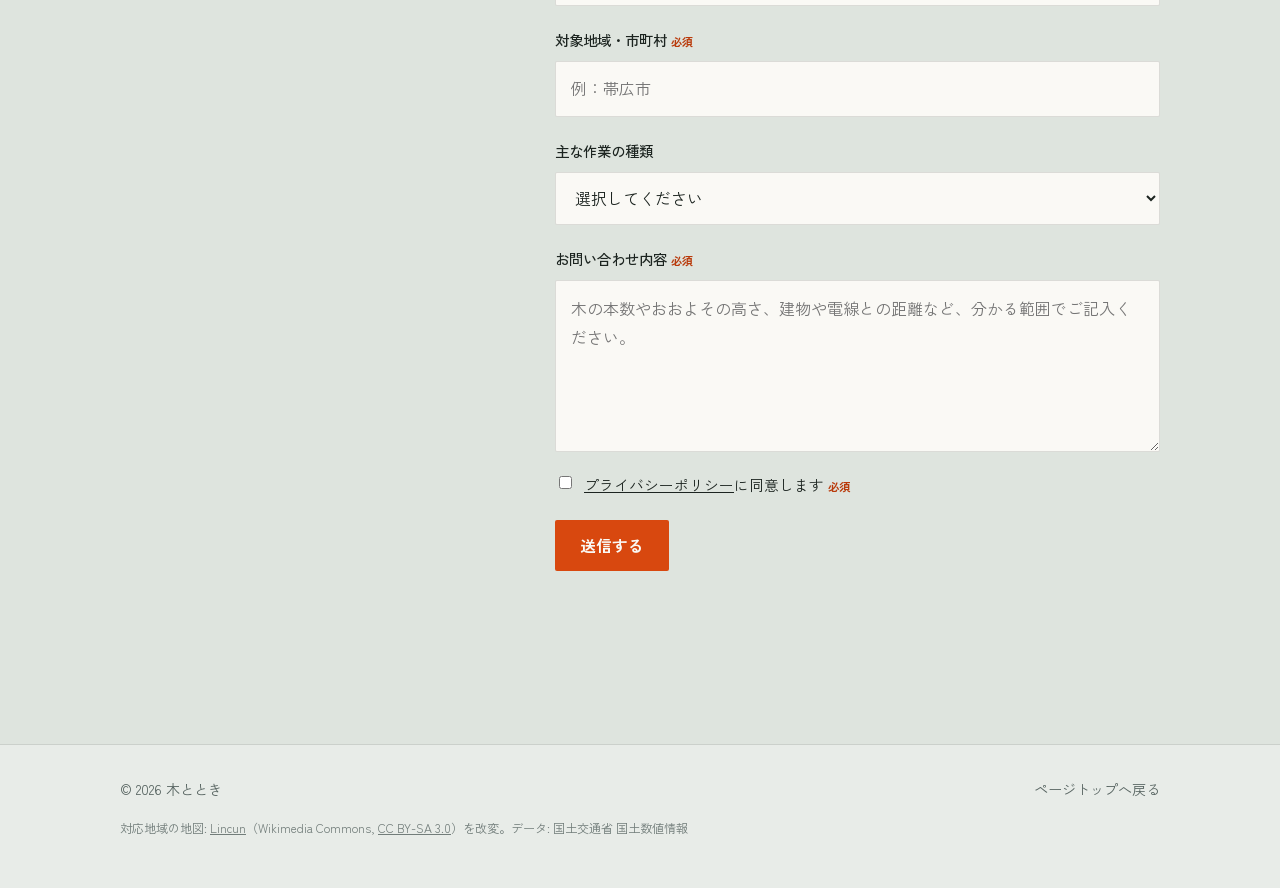
==== commit a7899ad8: "Revert "山並みの区切りに陰影と雪冠を追加してより山らしく" This reverts commit f8beb67ada63f912cc9c031cea0c131d4ad08552." ====
--- a/index.html
+++ b/index.html
@@ -8,7 +8,7 @@
 <link rel="preconnect" href="https://fonts.googleapis.com">
 <link rel="preconnect" href="https://fonts.gstatic.com" crossorigin>
 <link href="https://fonts.googleapis.com/css2?family=Zen+Maru+Gothic:wght@400;500;700;900&family=Zen+Kaku+Gothic+New:wght@300;400;500;700&display=swap" rel="stylesheet">
-<link rel="stylesheet" href="css/style.css?v=15">
+<link rel="stylesheet" href="css/style.css?v=13">
 </head>
 <body>
 
@@ -138,25 +138,7 @@
       </div>
     </div>
     <svg class="hero-cut" viewBox="0 0 1440 60" preserveAspectRatio="none" aria-hidden="true">
-      <polygon class="mtn-face-lit" points="0,60 90,22 90,60 0,60"/>
-      <polygon class="mtn-face-shadow" points="90,22 170,45 170,60 90,60"/>
-      <polygon class="mtn-face-lit" points="170,45 280,12 280,60 170,60"/>
-      <polygon class="mtn-face-shadow" points="280,12 360,40 360,60 280,60"/>
-      <polygon class="mtn-face-lit" points="360,40 430,28 430,60 360,60"/>
-      <polygon class="mtn-face-shadow" points="430,28 520,50 520,60 430,60"/>
-      <polygon class="mtn-face-lit" points="520,50 610,18 610,60 520,60"/>
-      <polygon class="mtn-face-lit" points="610,18 700,6 700,60 610,60"/>
-      <polygon class="mtn-face-shadow" points="700,6 780,35 780,60 700,60"/>
-      <polygon class="mtn-face-lit" points="780,35 860,15 860,60 780,60"/>
-      <polygon class="mtn-face-shadow" points="860,15 950,44 950,60 860,60"/>
-      <polygon class="mtn-face-lit" points="950,44 1040,24 1040,60 950,60"/>
-      <polygon class="mtn-face-shadow" points="1040,24 1130,48 1130,60 1040,60"/>
-      <polygon class="mtn-face-lit" points="1130,48 1220,10 1220,60 1130,60"/>
-      <polygon class="mtn-face-shadow" points="1220,10 1310,38 1310,60 1220,60"/>
-      <polygon class="mtn-face-shadow" points="1310,38 1440,60 1440,60 1310,60"/>
-      <polygon class="mtn-snow" points="280,12 268,24 292,23"/>
-      <polygon class="mtn-snow" points="700,6 686,19 714,18"/>
-      <polygon class="mtn-snow" points="1220,10 1208,22 1232,21"/>
+      <path d="M0,60 L90,22 L170,45 L280,12 L360,40 L430,28 L520,50 L610,18 L700,6 L780,35 L860,15 L950,44 L1040,24 L1130,48 L1220,10 L1310,38 L1440,60 Z"></path>
     </svg>
   </section>
 
--- a/css/style.css
+++ b/css/style.css
@@ -174,12 +174,9 @@
 }
 
 .hero-cut {
-  position: absolute; left: 0; right: 0; bottom: -1px; width: 100%; height: clamp(64px, 8vw, 96px); z-index: 3;
-  filter: drop-shadow(0 -3px 10px rgba(12, 18, 14, 0.3));
-}
-.mtn-face-lit { fill: var(--paper); }
-.mtn-face-shadow { fill: var(--paper-alt); }
-.mtn-snow { fill: var(--snow); }
+  position: absolute; left: 0; right: 0; bottom: -1px; width: 100%; height: 44px; z-index: 3;
+}
+.hero-cut path { fill: var(--paper); }
 
 /* ---------- bands ---------- */
 .band { padding: clamp(4rem, 8vw, 6.5rem) 0; }
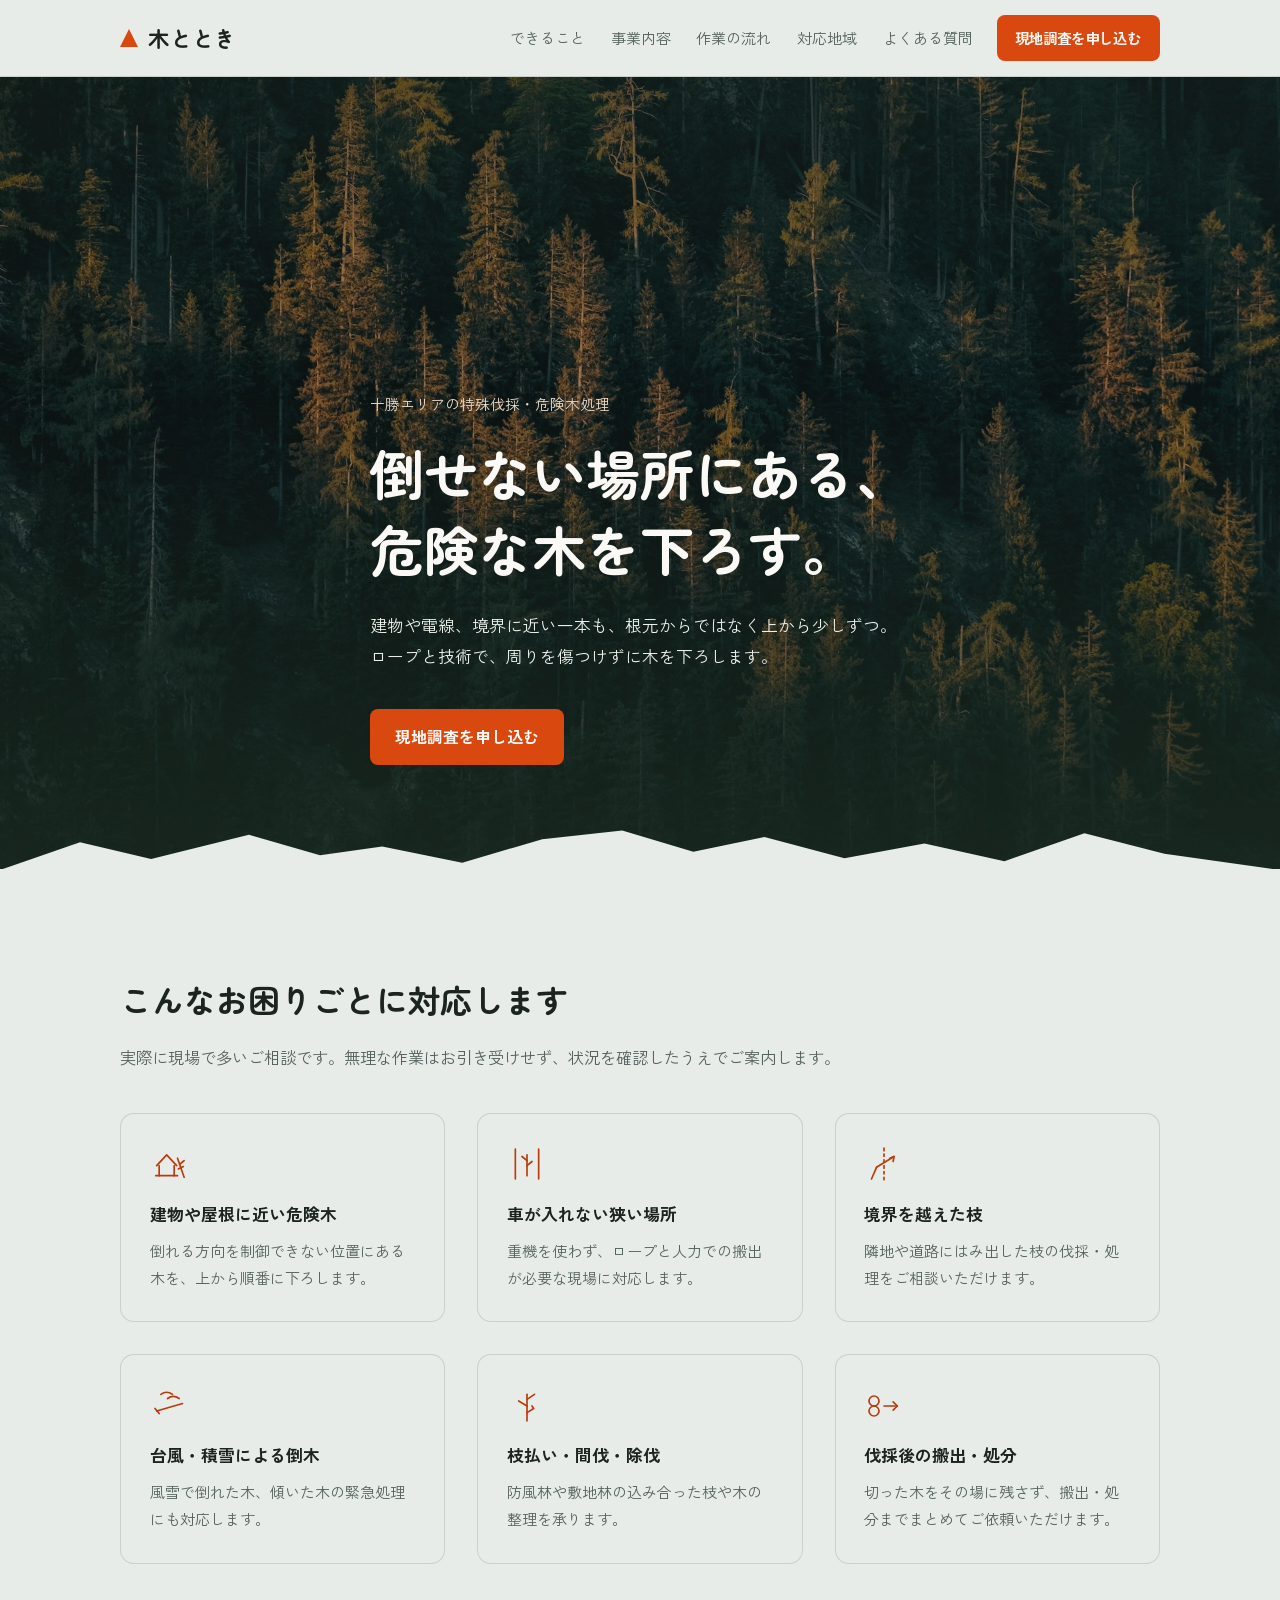
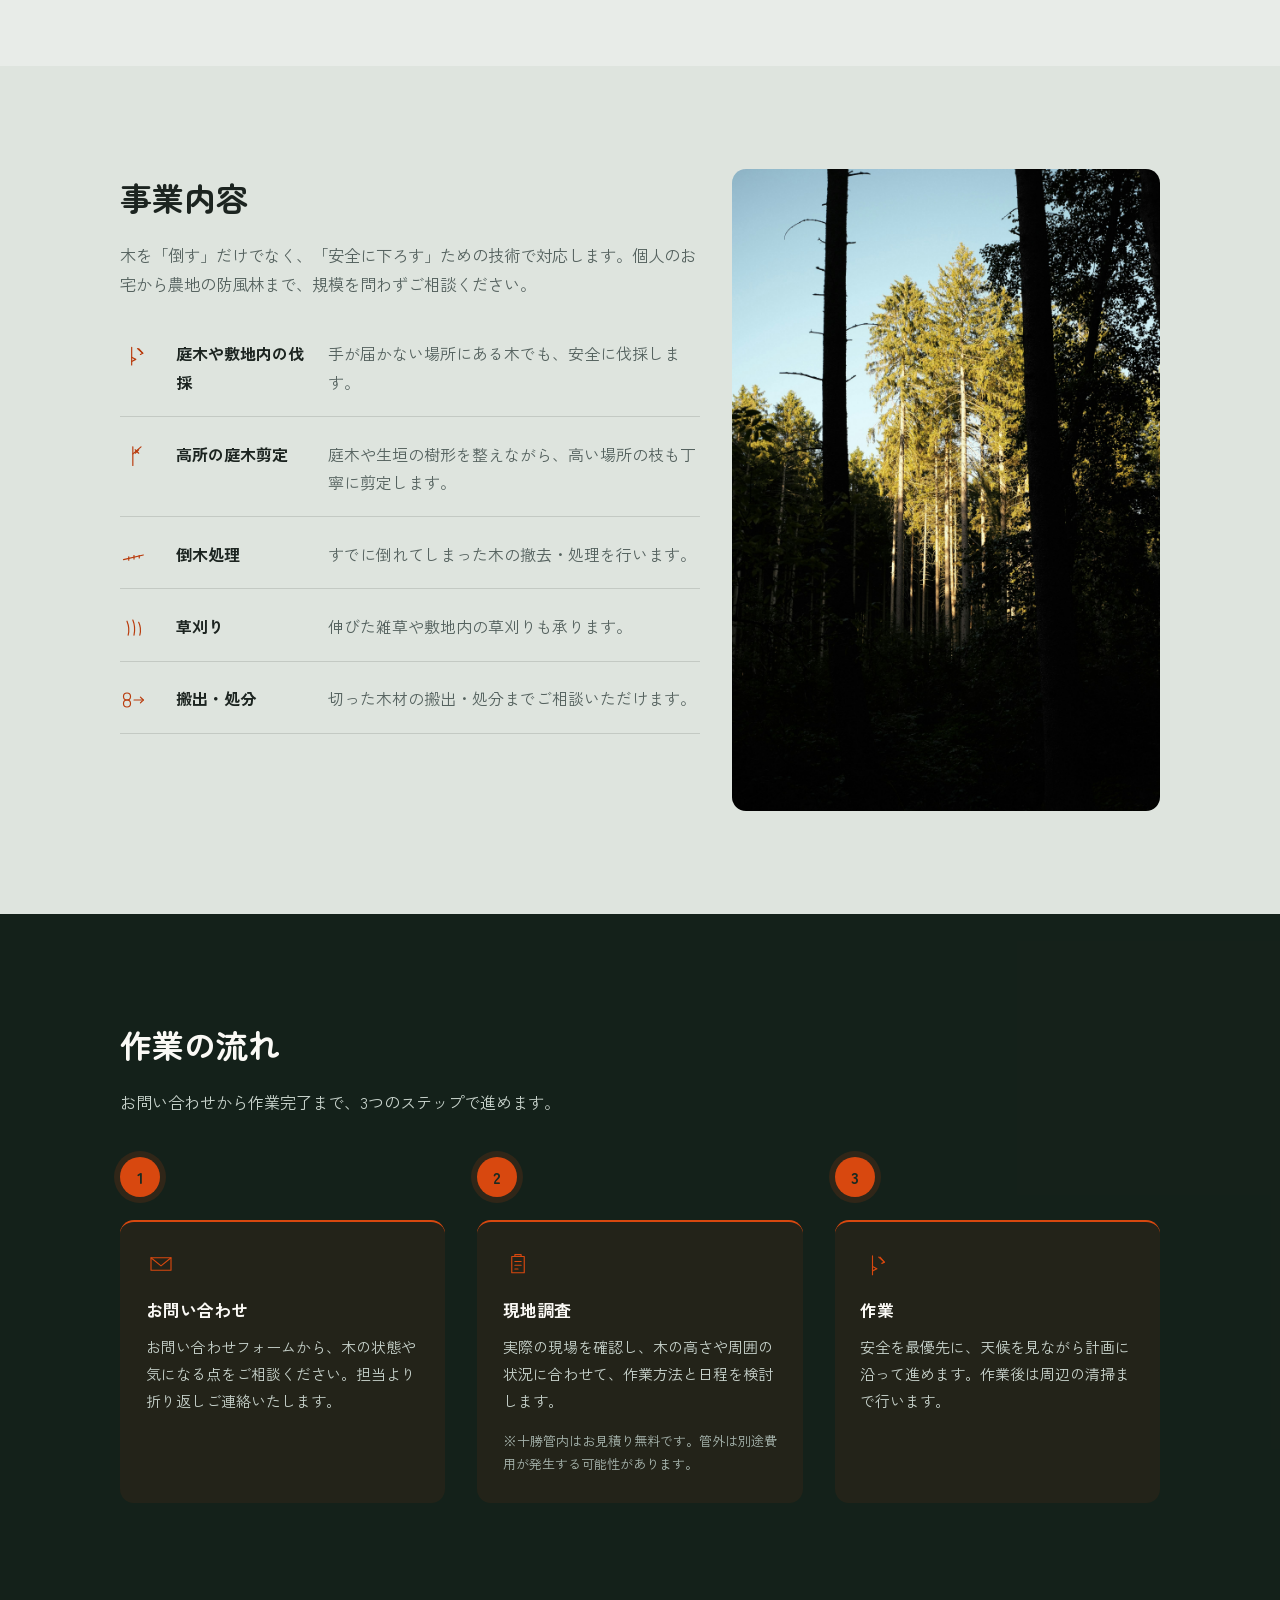
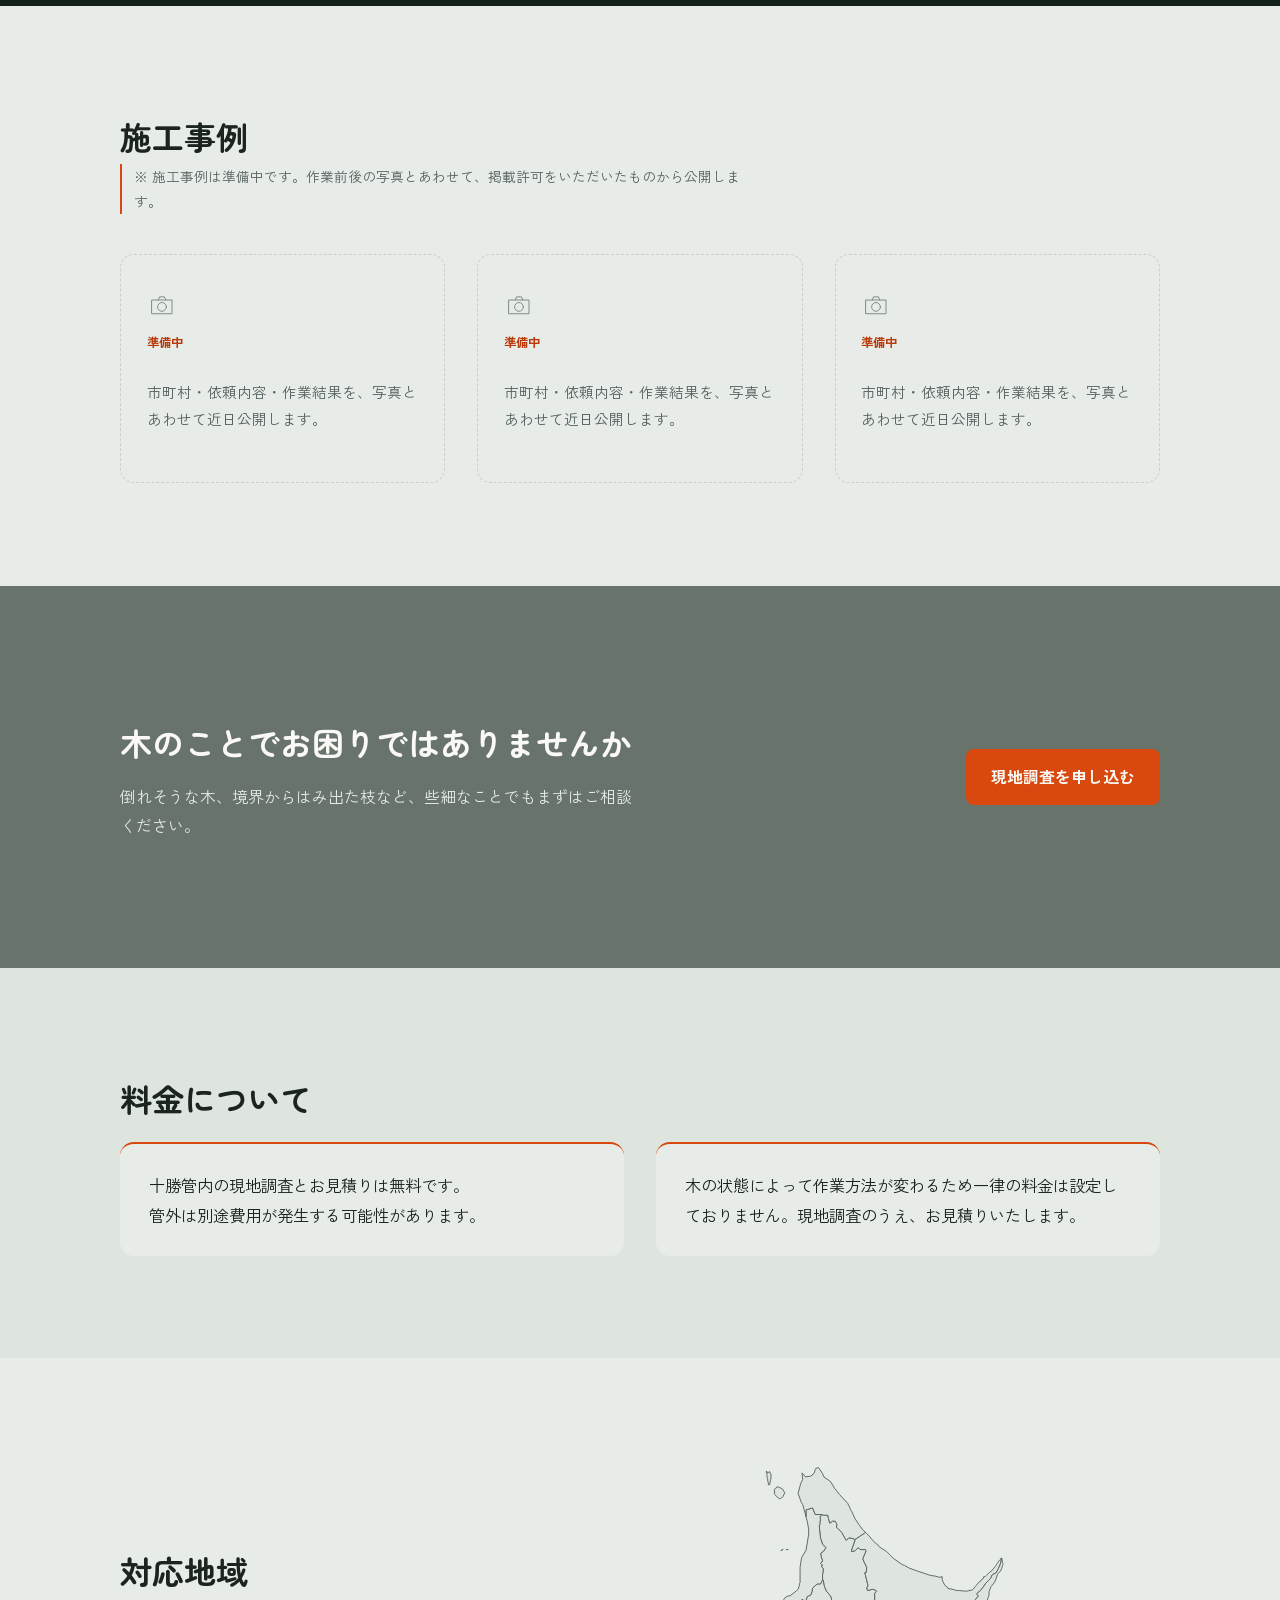
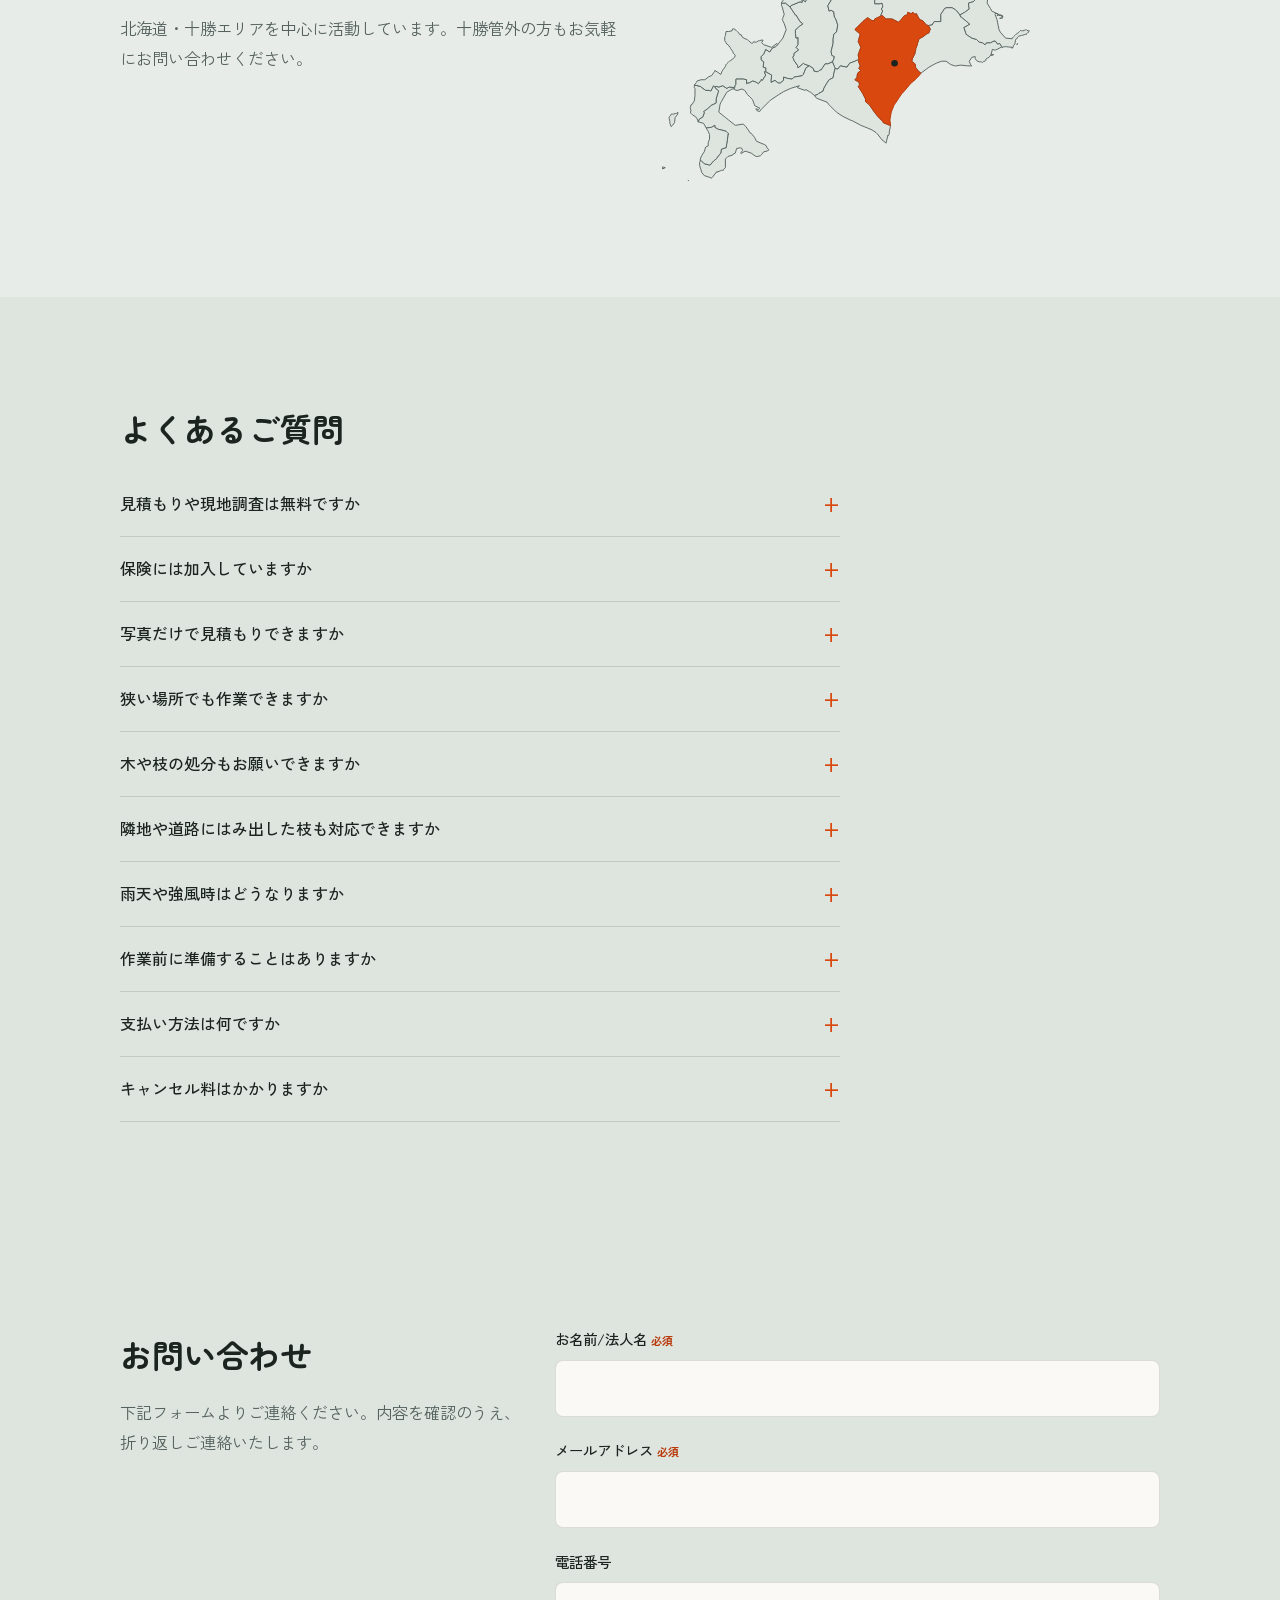
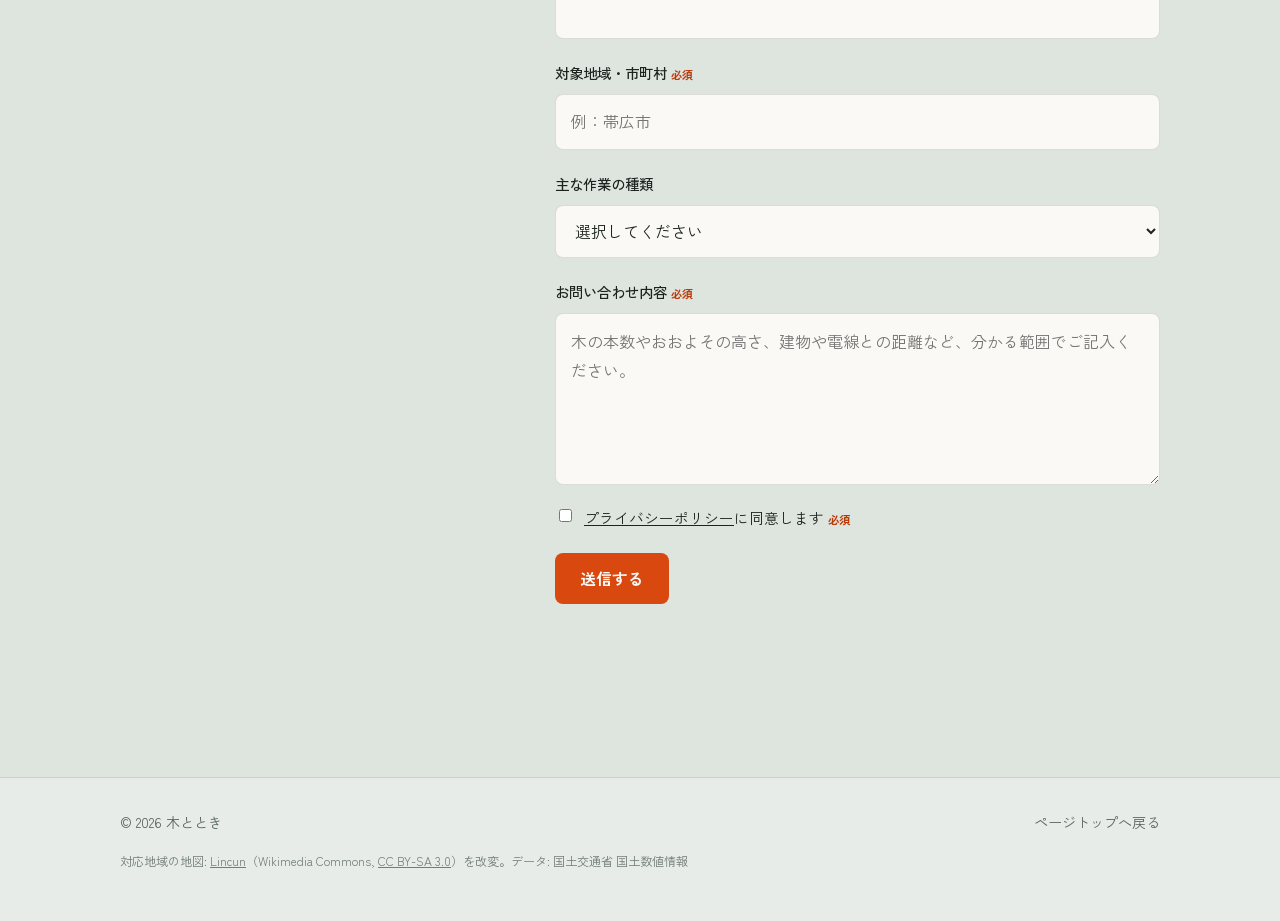
==== commit 9d00b027: "四角いカード・ボタン・入力欄の角を丸く - お困りごとのカードを、境界線だけのグリッドから通常の   gap付きカードに変更し、角丸(14px)を適用 - 作業の流れ・施工事例・料金についてのカードも" ====
--- a/index.html
+++ b/index.html
@@ -8,7 +8,7 @@
 <link rel="preconnect" href="https://fonts.googleapis.com">
 <link rel="preconnect" href="https://fonts.gstatic.com" crossorigin>
 <link href="https://fonts.googleapis.com/css2?family=Zen+Maru+Gothic:wght@400;500;700;900&family=Zen+Kaku+Gothic+New:wght@300;400;500;700&display=swap" rel="stylesheet">
-<link rel="stylesheet" href="css/style.css?v=13">
+<link rel="stylesheet" href="css/style.css?v=16">
 </head>
 <body>
 
--- a/css/style.css
+++ b/css/style.css
@@ -95,14 +95,14 @@
 .btn-primary {
   background: var(--hazard); color: var(--snow);
   padding: 0.9em 1.6em; font-size: 0.98rem; font-weight: 700;
-  border-radius: 2px;
+  border-radius: 8px;
   transition: background 0.15s ease, transform 0.15s ease;
 }
 .btn-primary:hover { background: var(--hazard-deep); }
 .btn-primary:active { transform: translateY(1px); }
 .btn-ghost {
   padding: 0.9em 1.5em; font-size: 0.98rem; font-weight: 500;
-  color: var(--ink); border: 1px solid currentColor; border-radius: 2px;
+  color: var(--ink); border: 1px solid currentColor; border-radius: 8px;
   transition: background 0.15s ease;
 }
 .btn-ghost:hover { background: rgba(28,36,32,0.06); }
@@ -210,15 +210,15 @@
 /* concerns */
 .tag-grid {
   list-style: none; margin: 0; padding: 0;
-  display: grid; gap: 1px;
+  display: grid; gap: var(--gap);
   grid-template-columns: repeat(3, 1fr);
-  background: var(--line);
-  border: 1px solid var(--line);
 }
 .tag-card {
   background: var(--paper);
   padding: 1.9rem 1.8rem;
   position: relative;
+  border: 1px solid var(--line);
+  border-radius: 14px;
 }
 .tag-icon { width: 40px; height: 40px; stroke: var(--hazard-deep); stroke-width: 2; fill: none; stroke-linecap: round; stroke-linejoin: round; display: block; margin-bottom: 0.9rem; }
 .tag-card h3 { font-size: 1.05rem; margin: 0 0 0.5rem; }
@@ -237,7 +237,7 @@
 .service-icon { width: 28px; height: 28px; stroke: var(--hazard-deep); stroke-width: 2; fill: none; stroke-linecap: round; stroke-linejoin: round; margin-top: 0.1rem; }
 .service-item dt { font-weight: 700; }
 .service-item dd { margin: 0; color: var(--steel); }
-.services-visual img { border-radius: 2px; }
+.services-visual img { border-radius: 14px; }
 .placeholder-inline { color: var(--steel); }
 
 /* process */
@@ -273,6 +273,7 @@
   background: rgba(216, 72, 15, 0.08);
   border-top: 2px solid var(--hazard);
   padding: 1.7rem 1.6rem;
+  border-radius: 14px;
 }
 .step-icon { width: 30px; height: 30px; stroke: var(--hazard); stroke-width: 1.8; fill: none; stroke-linecap: round; stroke-linejoin: round; margin-bottom: 1rem; }
 .step h3 { margin: 0 0 0.5rem; font-size: 1.05rem; }
@@ -288,6 +289,7 @@
   font-size: 0.92rem;
   min-height: 160px;
   display: flex; flex-direction: column; gap: 0.7rem;
+  border-radius: 14px;
 }
 .work-icon { width: 30px; height: 30px; stroke: var(--steel); stroke-width: 1.6; fill: none; stroke-linecap: round; stroke-linejoin: round; opacity: 0.7; }
 .work-tag { font-size: 0.78rem; color: var(--hazard-deep); font-weight: 700; }
@@ -318,6 +320,7 @@
   font-size: 1.02rem;
   line-height: 1.85;
   color: var(--ink);
+  border-radius: 14px;
 }
 
 /* area */
@@ -347,7 +350,7 @@
 label { font-size: 0.9rem; font-weight: 500; }
 .req { color: var(--hazard-deep); font-weight: 700; font-size: 0.78em; }
 input[type="text"], input[type="email"], input[type="tel"], select, textarea {
-  font: inherit; padding: 0.8em 0.9em; border: 1px solid var(--line); border-radius: 2px;
+  font: inherit; padding: 0.8em 0.9em; border: 1px solid var(--line); border-radius: 8px;
   background: var(--snow); color: var(--ink); width: 100%;
 }
 input:focus, select:focus, textarea:focus { border-color: var(--hazard); }
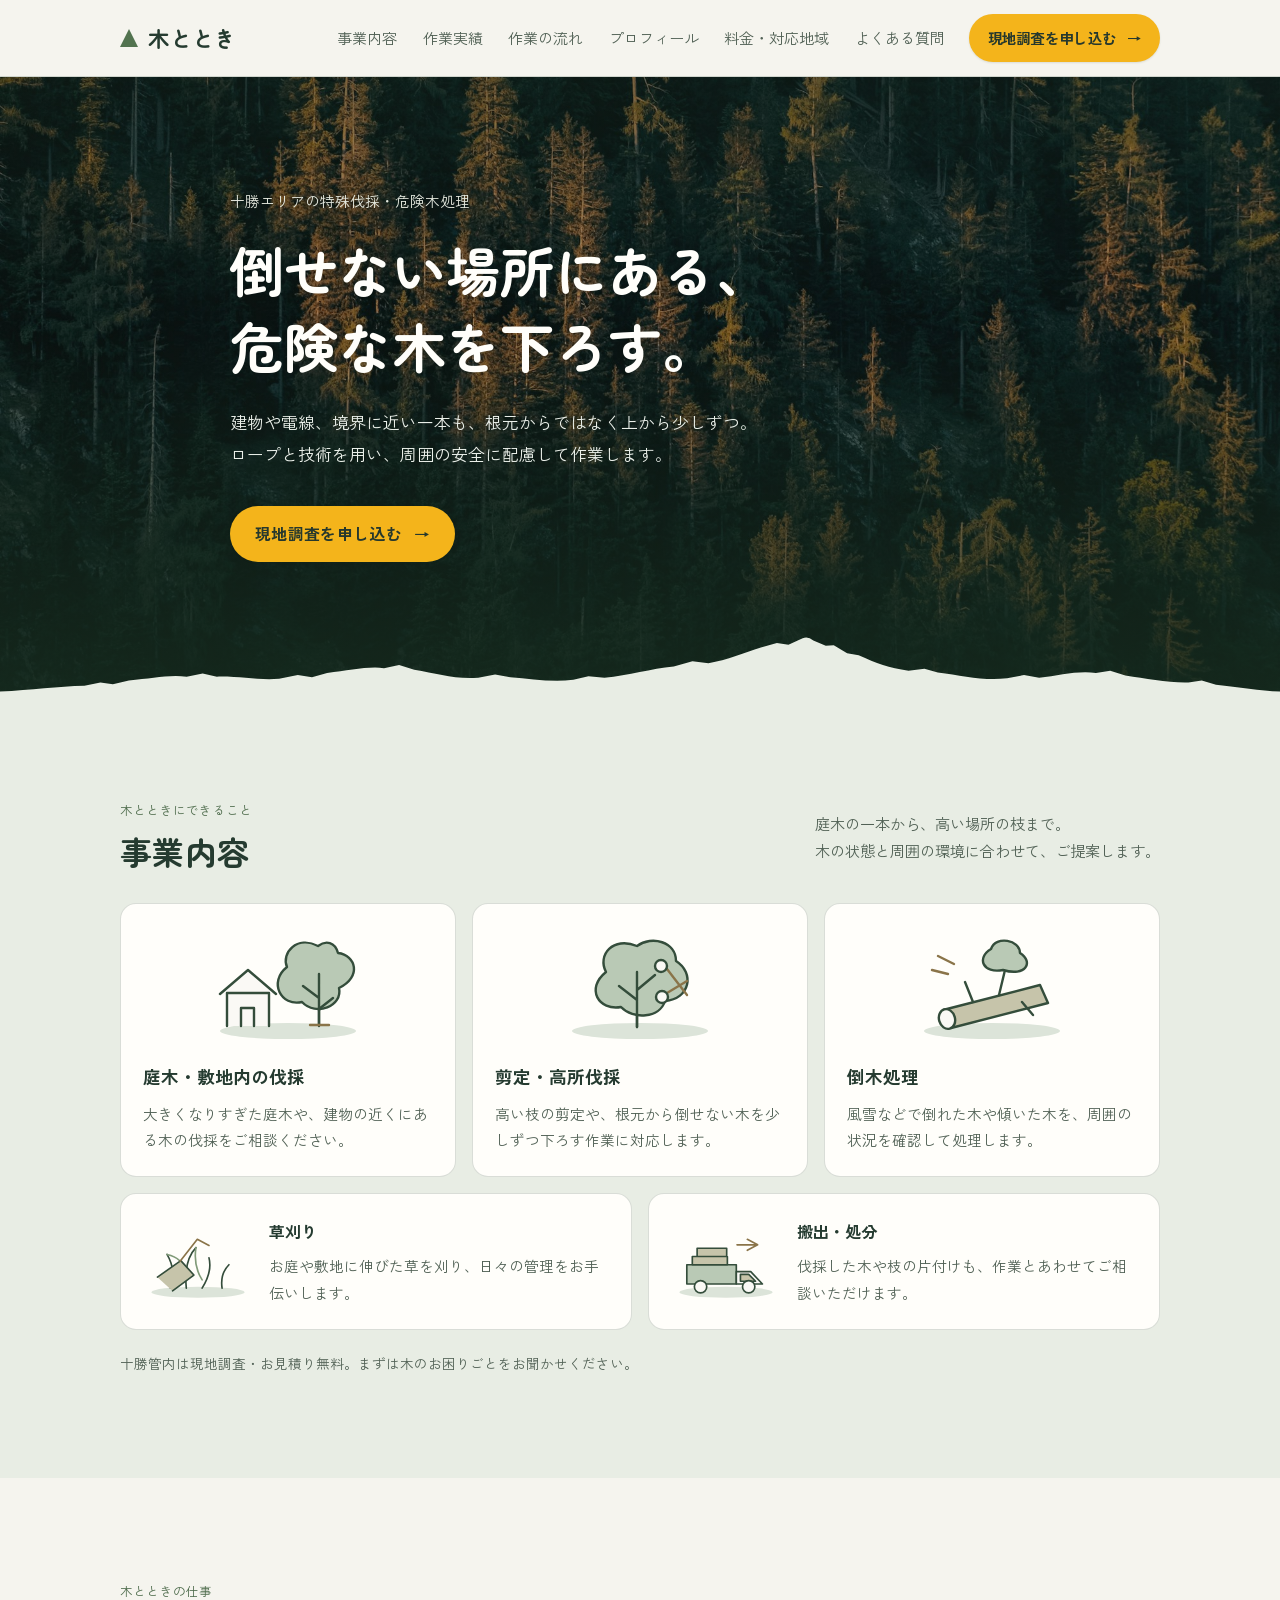
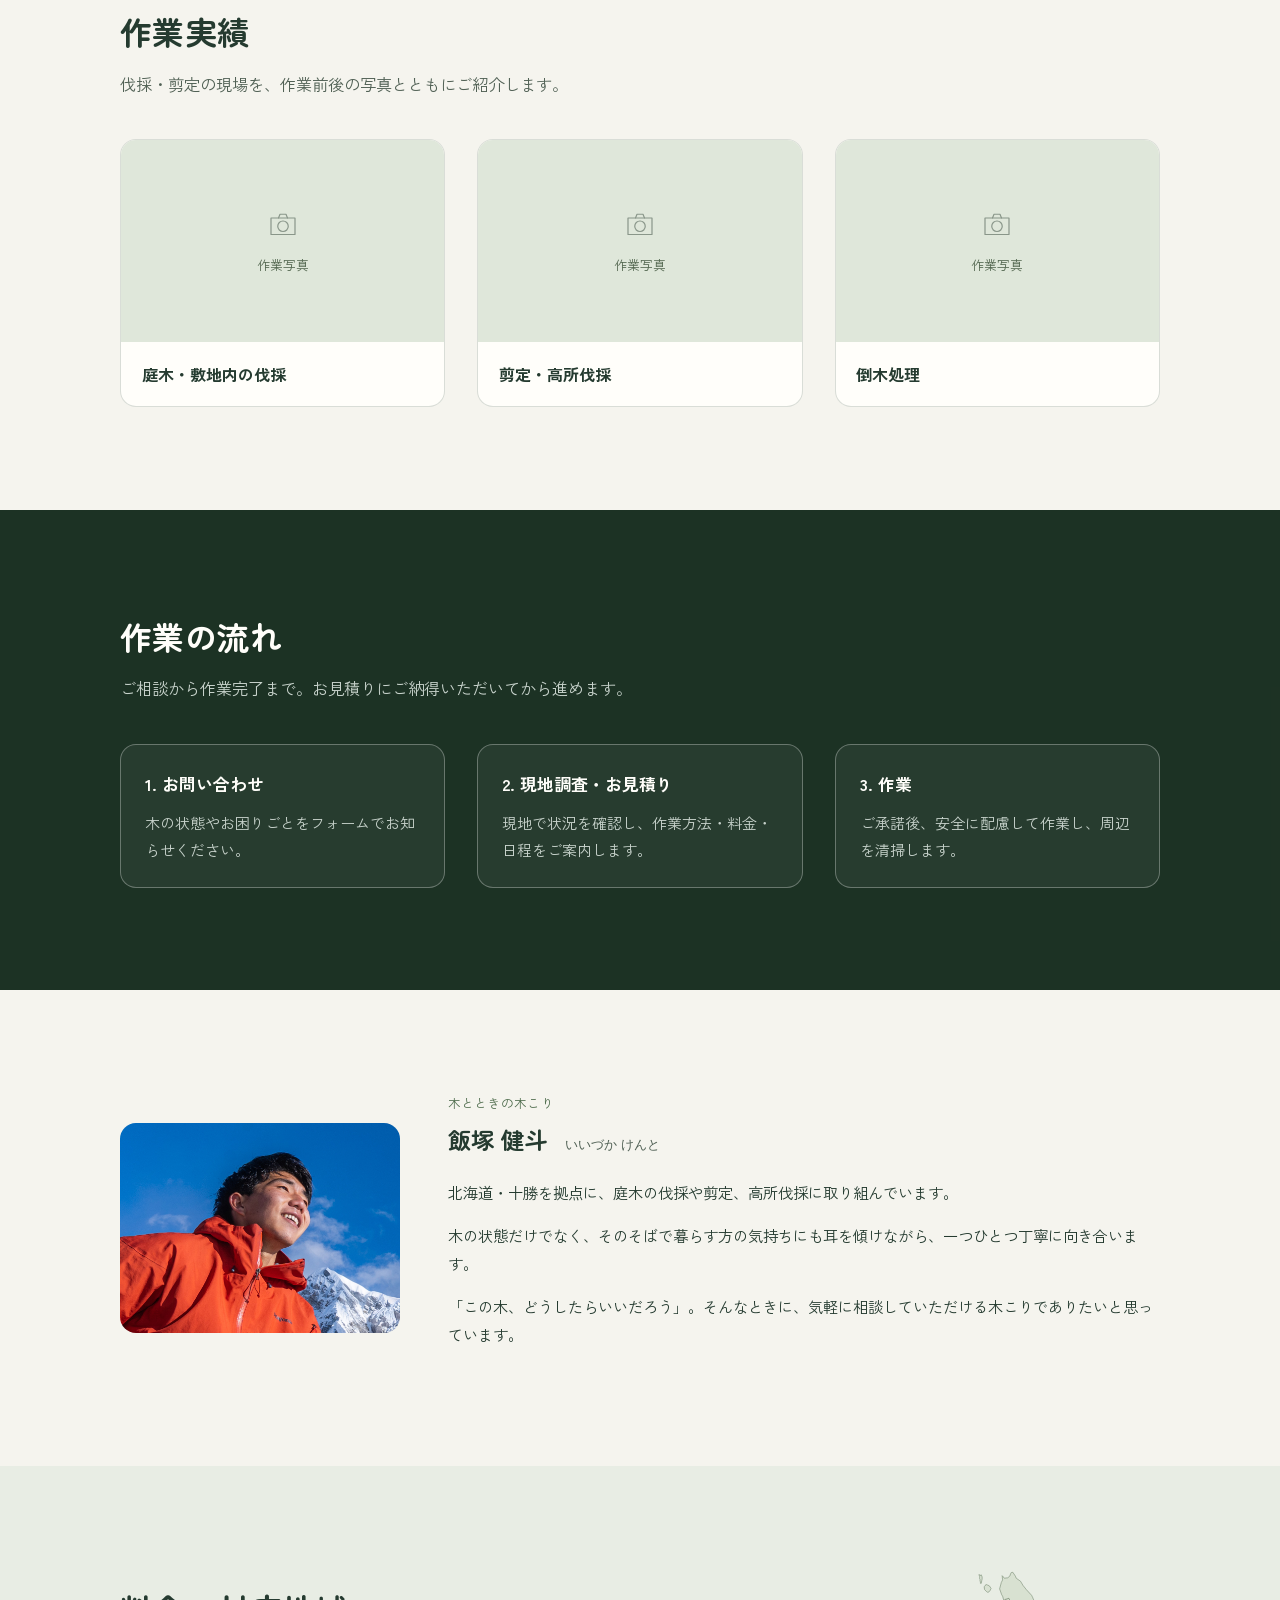
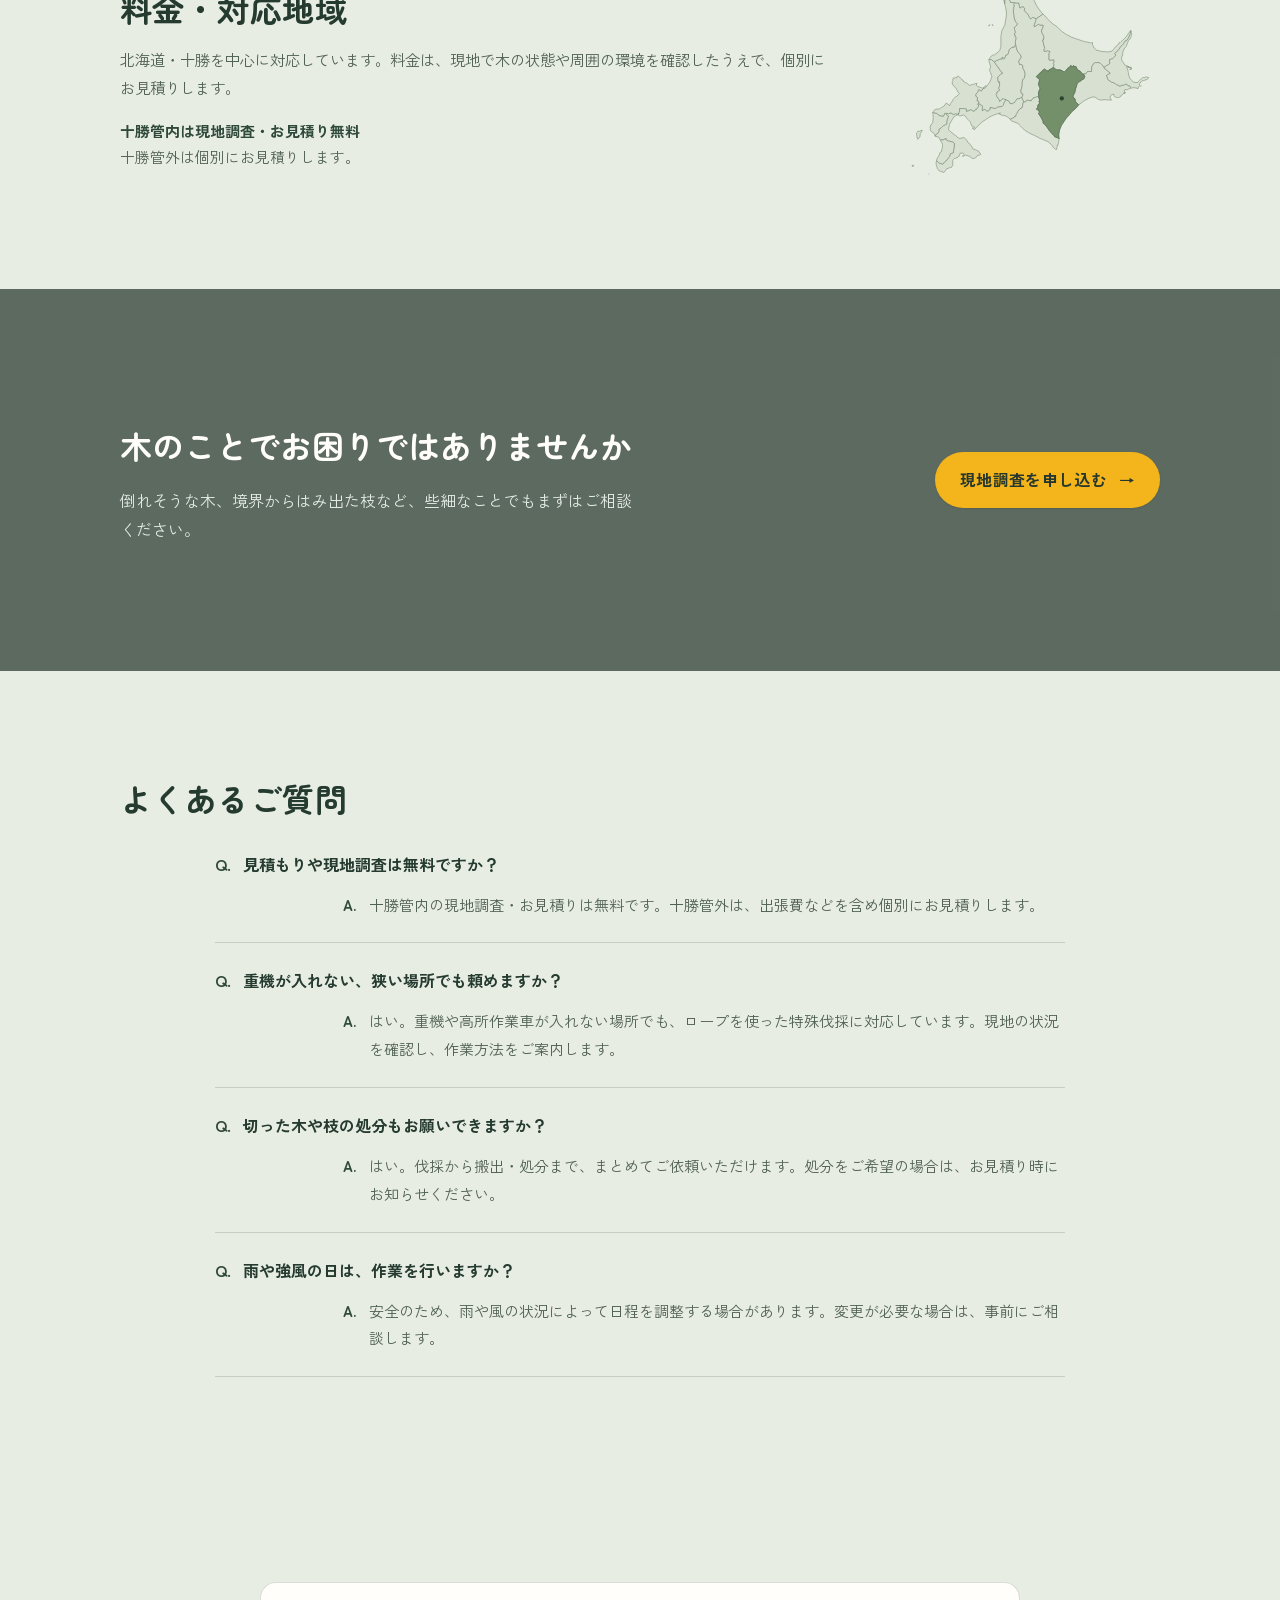
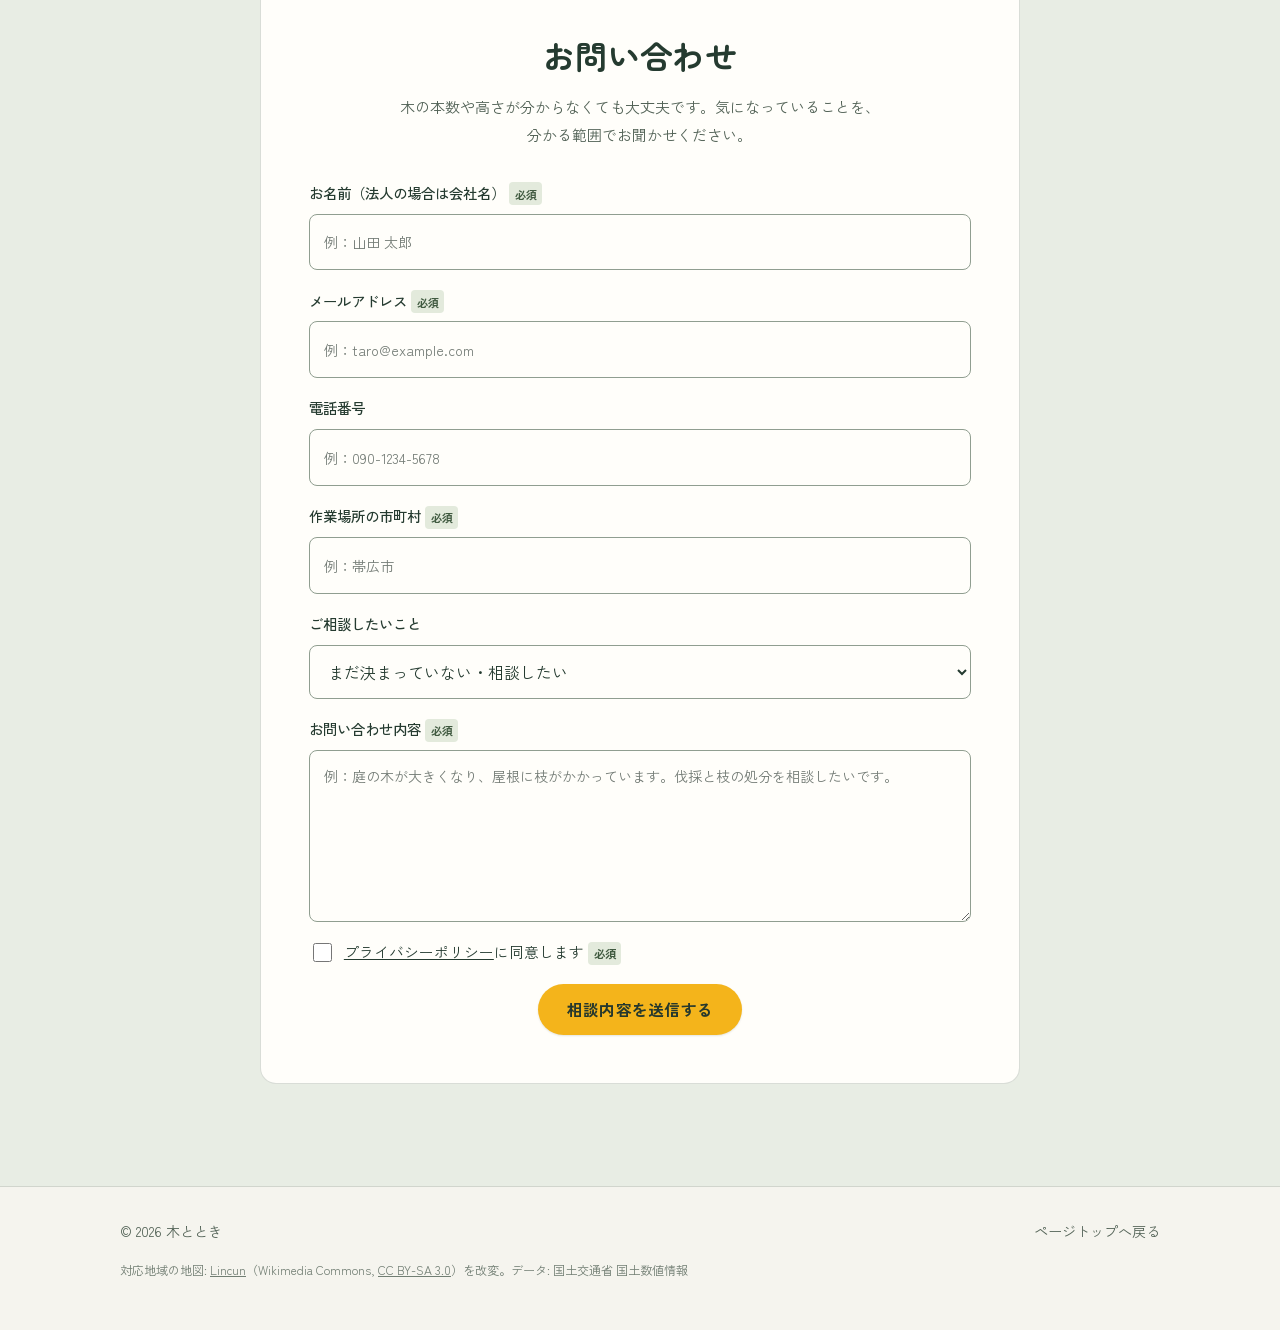
==== commit c699552b: "Improve mobile service presentation, profile and inquiry layout" ====
--- a/index.html
+++ b/index.html
@@ -8,7 +8,7 @@
 <link rel="preconnect" href="https://fonts.googleapis.com">
 <link rel="preconnect" href="https://fonts.gstatic.com" crossorigin>
 <link href="https://fonts.googleapis.com/css2?family=Zen+Maru+Gothic:wght@400;500;700;900&family=Zen+Kaku+Gothic+New:wght@300;400;500;700&display=swap" rel="stylesheet">
-<link rel="stylesheet" href="css/style.css?v=16">
+<link rel="stylesheet" href="css/style.css?v=28">
 </head>
 <body>
 
@@ -108,13 +108,14 @@
       <span class="brand-name">木ととき</span>
     </a>
     <nav class="nav" id="nav">
-      <a href="#concerns">できること</a>
       <a href="#services">事業内容</a>
+      <a href="#works">作業実績</a>
       <a href="#process">作業の流れ</a>
-      <a href="#area">対応地域</a>
+      <a href="#profile">プロフィール</a>
+      <a href="#area">料金・対応地域</a>
       <a href="#faq">よくある質問</a>
     </nav>
-    <a href="#contact" class="btn btn-primary btn-header">現地調査を申し込む</a>
+    <a href="#contact" class="btn btn-primary btn-consult btn-header">現地調査を申し込む</a>
     <button class="nav-toggle" id="navToggle" aria-label="メニューを開く" aria-expanded="false" aria-controls="nav">
       <span></span><span></span><span></span>
     </button>
@@ -132,125 +133,92 @@
         <span data-reveal="1">倒せない場所にある、</span>
         <span data-reveal="2">危険な木を下ろす。</span>
       </h1>
-      <p class="hero-lead" data-reveal="3">建物や電線、境界に近い一本も、根元からではなく上から少しずつ。<br>ロープと技術で、周りを傷つけずに木を下ろします。</p>
+      <p class="hero-lead" data-reveal="3">建物や電線、境界に近い一本も、根元からではなく上から少しずつ。<br>ロープと技術を用い、周囲の安全に配慮して作業します。</p>
       <div class="hero-actions" data-reveal="4">
-        <a href="#contact" class="btn btn-primary">現地調査を申し込む</a>
-      </div>
-    </div>
-    <svg class="hero-cut" viewBox="0 0 1440 60" preserveAspectRatio="none" aria-hidden="true">
-      <path d="M0,60 L90,22 L170,45 L280,12 L360,40 L430,28 L520,50 L610,18 L700,6 L780,35 L860,15 L950,44 L1040,24 L1130,48 L1220,10 L1310,38 L1440,60 Z"></path>
+        <a href="#contact" class="btn btn-primary btn-consult">現地調査を申し込む</a>
+      </div>
+    </div>
+    <svg class="hero-cut" viewBox="0 0 1440 120" preserveAspectRatio="none" aria-hidden="true">
+      <path d="M0 108 C36 105 65 98 95 97 L113 91 127 94 145 87 C171 84 188 76 210 80 L228 74 244 80 C270 79 290 87 314 84 L335 77 351 81 368 73 C393 69 413 60 432 64 L449 58 466 67 C492 74 510 85 538 82 L557 76 574 81 C598 84 620 91 645 86 L662 79 680 82 C708 78 732 65 758 61 L779 51 797 55 C818 49 838 35 857 25 L874 17 887 20 903 8 Q909 4 915 12 L929 22 938 21 953 36 966 40 C986 55 1000 64 1022 69 L1040 65 1055 72 C1083 78 1106 88 1133 83 L1152 77 1169 82 C1192 78 1212 68 1233 73 L1249 69 1266 78 C1290 84 1314 92 1337 91 L1352 87 1368 95 C1394 100 1417 106 1440 108 V120 H0 Z"></path>
     </svg>
   </section>
 
-  <section class="band" id="concerns">
+
+
+
+
+
+
+
+
+<section class="band band-alt" id="services">
     <div class="wrap">
-      <h2 class="band-title">こんなお困りごとに対応します</h2>
-      <p class="band-desc">実際に現場で多いご相談です。無理な作業はお引き受けせず、状況を確認したうえでご案内します。</p>
-      <ul class="tag-grid">
-        <li class="tag-card"><svg class="tag-icon" aria-hidden="true"><use href="#ic-house-tree"></use></svg><h3>建物や屋根に近い危険木</h3><p>倒れる方向を制御できない位置にある木を、上から順番に下ろします。</p></li>
-        <li class="tag-card"><svg class="tag-icon" aria-hidden="true"><use href="#ic-narrow"></use></svg><h3>車が入れない狭い場所</h3><p>重機を使わず、ロープと人力での搬出が必要な現場に対応します。</p></li>
-        <li class="tag-card"><svg class="tag-icon" aria-hidden="true"><use href="#ic-boundary"></use></svg><h3>境界を越えた枝</h3><p>隣地や道路にはみ出した枝の伐採・処理をご相談いただけます。</p></li>
-        <li class="tag-card"><svg class="tag-icon" aria-hidden="true"><use href="#ic-storm"></use></svg><h3>台風・積雪による倒木</h3><p>風雪で倒れた木、傾いた木の緊急処理にも対応します。</p></li>
-        <li class="tag-card"><svg class="tag-icon" aria-hidden="true"><use href="#ic-prune-tree"></use></svg><h3>枝払い・間伐・除伐</h3><p>防風林や敷地林の込み合った枝や木の整理を承ります。</p></li>
-        <li class="tag-card"><svg class="tag-icon" aria-hidden="true"><use href="#ic-haul"></use></svg><h3>伐採後の搬出・処分</h3><p>切った木をその場に残さず、搬出・処分までまとめてご依頼いただけます。</p></li>
-      </ul>
-    </div>
-  </section>
-
-  <section class="band band-alt" id="services">
-    <div class="wrap services-inner">
-      <div class="services-text">
-        <h2 class="band-title">事業内容</h2>
-        <p class="band-desc">木を「倒す」だけでなく、「安全に下ろす」ための技術で対応します。個人のお宅から農地の防風林まで、規模を問わずご相談ください。</p>
-        <dl class="service-list">
-          <div class="service-item"><svg class="service-icon" aria-hidden="true"><use href="#ic-felling"></use></svg><dt>庭木や敷地内の伐採</dt><dd>手が届かない場所にある木でも、安全に伐採します。</dd></div>
-          <div class="service-item"><svg class="service-icon" aria-hidden="true"><use href="#ic-shears"></use></svg><dt>高所の庭木剪定</dt><dd>庭木や生垣の樹形を整えながら、高い場所の枝も丁寧に剪定します。</dd></div>
-          <div class="service-item"><svg class="service-icon" aria-hidden="true"><use href="#ic-fallen"></use></svg><dt>倒木処理</dt><dd>すでに倒れてしまった木の撤去・処理を行います。</dd></div>
-          <div class="service-item"><svg class="service-icon" aria-hidden="true"><use href="#ic-grass"></use></svg><dt>草刈り</dt><dd>伸びた雑草や敷地内の草刈りも承ります。</dd></div>
-          <div class="service-item"><svg class="service-icon" aria-hidden="true"><use href="#ic-haul"></use></svg><dt>搬出・処分</dt><dd>切った木材の搬出・処分までご相談いただけます。</dd></div>
-        </dl>
-      </div>
-      <div class="services-visual">
-        <img src="images/pine-forest.jpg" alt="十勝の針葉樹林" loading="lazy">
-      </div>
-    </div>
-  </section>
-
-  <section class="band band-dark process-band" id="process">
+      <div class="services-heading"><div><p class="section-label">木とときにできること</p><h2 class="band-title">事業内容</h2></div>
+      <p class="band-desc">庭木の一本から、高い場所の枝まで。<br>木の状態と周囲の環境に合わせて、ご提案します。</p></div>
+      <dl class="service-list service-cards">
+        <div class="service-item service-card"><img class="service-art" src="images/services/felling.svg" alt="" width="160" height="120" loading="lazy"><dt>庭木・敷地内の伐採</dt><dd>大きくなりすぎた庭木や、建物の近くにある木の伐採をご相談ください。</dd></div>
+        <div class="service-item service-card"><img class="service-art" src="images/services/pruning.svg" alt="" width="160" height="120" loading="lazy"><dt>剪定・高所伐採</dt><dd>高い枝の剪定や、根元から倒せない木を少しずつ下ろす作業に対応します。</dd></div>
+        <div class="service-item service-card"><img class="service-art" src="images/services/fallen.svg" alt="" width="160" height="120" loading="lazy"><dt>倒木処理</dt><dd>風雪などで倒れた木や傾いた木を、周囲の状況を確認して処理します。</dd></div>
+        <div class="service-item service-card service-card-secondary"><img class="service-art" src="images/services/grass.svg" alt="" width="160" height="120" loading="lazy"><dt>草刈り</dt><dd>お庭や敷地に伸びた草を刈り、日々の管理をお手伝いします。</dd></div>
+        <div class="service-item service-card service-card-secondary"><img class="service-art" src="images/services/haul.svg" alt="" width="160" height="120" loading="lazy"><dt>搬出・処分</dt><dd>伐採した木や枝の片付けも、作業とあわせてご相談いただけます。</dd></div>
+      </dl>
+      <p class="services-note">十勝管内は現地調査・お見積り無料。まずは木のお困りごとをお聞かせください。</p>
+    </div>
+  </section>
+
+<section class="band" id="works"><div class="wrap"><p class="section-label">木とときの仕事</p><h2 class="band-title">作業実績</h2><p class="band-desc">伐採・剪定の現場を、作業前後の写真とともにご紹介します。</p><!-- 各枠を実際の作業写真・地域・作業内容に差し替え --><div class="works-grid portfolio-grid"><article class="portfolio-card"><div class="portfolio-photo"><svg class="work-icon" aria-hidden="true"><use href="#ic-camera"></use></svg><span>作業写真</span></div><div class="portfolio-copy"><h3>庭木・敷地内の伐採</h3></div></article><article class="portfolio-card"><div class="portfolio-photo"><svg class="work-icon" aria-hidden="true"><use href="#ic-camera"></use></svg><span>作業写真</span></div><div class="portfolio-copy"><h3>剪定・高所伐採</h3></div></article><article class="portfolio-card"><div class="portfolio-photo"><svg class="work-icon" aria-hidden="true"><use href="#ic-camera"></use></svg><span>作業写真</span></div><div class="portfolio-copy"><h3>倒木処理</h3></div></article></div></div></section>
+
+<section class="band band-dark process-band" id="process">
     <div class="process-bg" style="background-image:url('images/sunlit-forest.jpg');"></div>
     <div class="process-scrim"></div>
     <div class="wrap process-content">
       <h2 class="band-title">作業の流れ</h2>
-      <p class="band-desc band-desc-dark">お問い合わせから作業完了まで、3つのステップで進めます。</p>
+      <p class="band-desc band-desc-dark">ご相談から作業完了まで。お見積りにご納得いただいてから進めます。</p>
       <ol class="steps">
         <li class="step">
-          <span class="step-num">1</span>
           <div class="step-card">
             <svg class="step-icon" aria-hidden="true"><use href="#ic-contact"></use></svg>
-            <h3>お問い合わせ</h3>
-            <p>お問い合わせフォームから、木の状態や気になる点をご相談ください。担当より折り返しご連絡いたします。</p>
+            <h3>1. お問い合わせ</h3>
+            <p>木の状態やお困りごとをフォームでお知らせください。</p>
           </div>
         </li>
         <li class="step">
-          <span class="step-num">2</span>
           <div class="step-card">
             <svg class="step-icon" aria-hidden="true"><use href="#ic-survey"></use></svg>
-            <h3>現地調査</h3>
-            <p>実際の現場を確認し、木の高さや周囲の状況に合わせて、作業方法と日程を検討します。</p>
-            <p class="step-note">※十勝管内はお見積り無料です。管外は別途費用が発生する可能性があります。</p>
+            <h3>2. 現地調査・お見積り</h3>
+            <p>現地で状況を確認し、作業方法・料金・日程をご案内します。</p>
           </div>
         </li>
         <li class="step">
-          <span class="step-num">3</span>
           <div class="step-card">
             <svg class="step-icon" aria-hidden="true"><use href="#ic-felling"></use></svg>
-            <h3>作業</h3>
-            <p>安全を最優先に、天候を見ながら計画に沿って進めます。作業後は周辺の清掃まで行います。</p>
+            <h3>3. 作業</h3>
+            <p>ご承諾後、安全に配慮して作業し、周辺を清掃します。</p>
           </div>
         </li>
       </ol>
     </div>
   </section>
 
-  <section class="band" id="works">
-    <div class="wrap">
-      <h2 class="band-title">施工事例</h2>
-      <p class="sample-note">※ 施工事例は準備中です。作業前後の写真とあわせて、掲載許可をいただいたものから公開します。</p>
-      <ul class="works-grid">
-        <li class="work-card work-card-empty"><svg class="work-icon" aria-hidden="true"><use href="#ic-camera"></use></svg><span class="work-tag">準備中</span><p>市町村・依頼内容・作業結果を、写真とあわせて近日公開します。</p></li>
-        <li class="work-card work-card-empty"><svg class="work-icon" aria-hidden="true"><use href="#ic-camera"></use></svg><span class="work-tag">準備中</span><p>市町村・依頼内容・作業結果を、写真とあわせて近日公開します。</p></li>
-        <li class="work-card work-card-empty"><svg class="work-icon" aria-hidden="true"><use href="#ic-camera"></use></svg><span class="work-tag">準備中</span><p>市町村・依頼内容・作業結果を、写真とあわせて近日公開します。</p></li>
-      </ul>
-    </div>
-  </section>
-
-  <section class="band-photo">
-    <div class="band-photo-img" style="background-image:url('images/forest-path.jpg');"></div>
-    <div class="band-photo-scrim"></div>
-    <div class="wrap band-photo-inner">
-      <div class="band-photo-text-wrap">
-        <h2 class="band-photo-title">木のことでお困りではありませんか</h2>
-        <p class="band-photo-text">倒れそうな木、境界からはみ出た枝など、些細なことでもまずはご相談ください。</p>
-      </div>
-      <a href="#contact" class="btn btn-primary">現地調査を申し込む</a>
-    </div>
-  </section>
-
-  <section class="band band-alt" id="pricing">
-    <div class="wrap">
-      <h2 class="band-title">料金について</h2>
-      <ul class="pricing-list">
-        <li>十勝管内の現地調査とお見積りは無料です。<br>管外は別途費用が発生する可能性があります。</li>
-        <li>木の状態によって作業方法が変わるため一律の料金は設定しておりません。現地調査のうえ、お見積りいたします。</li>
-      </ul>
-    </div>
-  </section>
-
-  <section class="band" id="area">
+<section class="band" id="profile">
+    <div class="wrap profile-inner">
+      <div class="profile-photo-frame"><img class="profile-photo" src="images/kento-iizuka.jpg" alt="木とときの木こり、飯塚健斗のポートレート" width="2000" height="2000" loading="lazy"></div>
+      <div class="profile-text">
+        <p class="section-label">木とときの木こり</p>
+        <h2 class="profile-name">飯塚 健斗 <span>いいづか けんと</span></h2>
+        <p>北海道・十勝を拠点に、庭木の伐採や剪定、高所伐採に取り組んでいます。</p>
+        <p>木の状態だけでなく、そのそばで暮らす方の気持ちにも耳を傾けながら、一つひとつ丁寧に向き合います。</p>
+        <p>「この木、どうしたらいいだろう」。そんなときに、気軽に相談していただける木こりでありたいと思っています。</p>
+      </div>
+    </div>
+  </section>
+
+<section class="band band-alt" id="area">
     <div class="wrap area-inner">
       <div class="area-text">
-        <h2 class="band-title">対応地域</h2>
-        <p class="band-desc">北海道・十勝エリアを中心に活動しています。十勝管外の方もお気軽にお問い合わせください。</p>
+        <h2 class="band-title">料金・対応地域</h2>
+        <p class="band-desc">北海道・十勝を中心に対応しています。料金は、現地で木の状態や周囲の環境を確認したうえで、個別にお見積りします。</p>
+        <p class="area-estimate"><strong>十勝管内は現地調査・お見積り無料</strong><br>十勝管外は個別にお見積りします。</p>
       </div>
       <div class="area-map">
         <svg viewBox="17 24 575 494" role="img" aria-labelledby="mapTitle mapDesc" class="hokkaido-map">
@@ -278,21 +246,29 @@
     </div>
   </section>
 
+<section class="band-photo">
+    <div class="band-photo-img" style="background-image:url('images/forest-path.jpg');"></div>
+    <div class="band-photo-scrim"></div>
+    <div class="wrap band-photo-inner">
+      <div class="band-photo-text-wrap">
+        <h2 class="band-photo-title">木のことでお困りではありませんか</h2>
+        <p class="band-photo-text">倒れそうな木、境界からはみ出た枝など、些細なことでもまずはご相談ください。</p>
+      </div>
+      <a href="#contact" class="btn btn-primary btn-consult">現地調査を申し込む</a>
+    </div>
+  </section>
+
+
+
   <section class="band band-alt" id="faq">
     <div class="wrap">
       <h2 class="band-title">よくあるご質問</h2>
-      <div class="accordion">
-        <details class="qa"><summary>見積もりや現地調査は無料ですか</summary><p>はい、無料です。まずはお気軽にお問い合わせください。</p></details>
-        <details class="qa"><summary>保険には加入していますか</summary><p class="placeholder-inline">加入している保険の詳細は、現在確認中です。確定次第、こちらに掲載します。</p></details>
-        <details class="qa"><summary>写真だけで見積もりできますか</summary><p>概算のご案内は可能ですが、正式な金額は現地調査のうえでお伝えします。</p></details>
-        <details class="qa"><summary>狭い場所でも作業できますか</summary><p>はい。重機が入れない場所は、ロープを使った特殊伐採で対応します。</p></details>
-        <details class="qa"><summary>木や枝の処分もお願いできますか</summary><p>はい、搬出・処分・チップ化までまとめてご依頼いただけます。</p></details>
-        <details class="qa"><summary>隣地や道路にはみ出した枝も対応できますか</summary><p>対応可能です。状況を確認のうえご案内します。</p></details>
-        <details class="qa"><summary>雨天や強風時はどうなりますか</summary><p>安全のため、天候を見て日程を調整させていただく場合があります。</p></details>
-        <details class="qa"><summary>作業前に準備することはありますか</summary><p>車両の駐車スペースの確保など、事前にご案内いたします。</p></details>
-        <details class="qa"><summary>支払い方法は何ですか</summary><p>詳細は準備中です。ご契約時にご案内します。</p></details>
-        <details class="qa"><summary>キャンセル料はかかりますか</summary><p>詳細は準備中です。ご契約時にご案内します。</p></details>
-      </div>
+      <dl class="faq-list">
+        <div class="faq-item"><dt><span class="faq-mark" aria-hidden="true">Q.</span>見積もりや現地調査は無料ですか？</dt><dd><span class="faq-mark" aria-hidden="true">A.</span><p>十勝管内の現地調査・お見積りは無料です。十勝管外は、出張費などを含め個別にお見積りします。</p></dd></div>
+        <div class="faq-item"><dt><span class="faq-mark" aria-hidden="true">Q.</span>重機が入れない、狭い場所でも頼めますか？</dt><dd><span class="faq-mark" aria-hidden="true">A.</span><p>はい。重機や高所作業車が入れない場所でも、ロープを使った特殊伐採に対応しています。現地の状況を確認し、作業方法をご案内します。</p></dd></div>
+        <div class="faq-item"><dt><span class="faq-mark" aria-hidden="true">Q.</span>切った木や枝の処分もお願いできますか？</dt><dd><span class="faq-mark" aria-hidden="true">A.</span><p>はい。伐採から搬出・処分まで、まとめてご依頼いただけます。処分をご希望の場合は、お見積り時にお知らせください。</p></dd></div>
+        <div class="faq-item"><dt><span class="faq-mark" aria-hidden="true">Q.</span>雨や強風の日は、作業を行いますか？</dt><dd><span class="faq-mark" aria-hidden="true">A.</span><p>安全のため、雨や風の状況によって日程を調整する場合があります。変更が必要な場合は、事前にご相談します。</p></dd></div>
+      </dl>
     </div>
   </section>
 
@@ -300,31 +276,31 @@
     <div class="wrap contact-inner">
       <div class="contact-intro">
         <h2 class="band-title">お問い合わせ</h2>
-        <p class="band-desc">下記フォームよりご連絡ください。内容を確認のうえ、折り返しご連絡いたします。</p>
-      </div>
-      <form class="contact-form" id="contactForm" novalidate>
-        <div class="form-row">
-          <label for="name">お名前/法人名 <span class="req">必須</span></label>
-          <input type="text" id="name" name="name" autocomplete="name" required>
+        <p class="band-desc">木の本数や高さが分からなくても大丈夫です。気になっていることを、分かる範囲でお聞かせください。</p>
+      </div>
+      <form class="contact-form" id="contactForm" method="post" target="_blank">
+        <div class="form-row">
+          <label for="name">お名前（法人の場合は会社名） <span class="req">必須</span></label>
+          <input type="text" id="name" name="name" maxlength="120" placeholder="例：山田 太郎" autocomplete="name" required>
         </div>
         <div class="form-row">
           <label for="email">メールアドレス <span class="req">必須</span></label>
-          <input type="email" id="email" name="email" autocomplete="email" required>
+          <input type="email" id="email" name="email" maxlength="254" placeholder="例：taro@example.com" autocomplete="email" required>
         </div>
         <div class="form-row">
           <label for="tel">電話番号</label>
-          <input type="tel" id="tel" name="tel" autocomplete="tel">
-        </div>
-        <div class="form-row">
-          <label for="area">対象地域・市町村 <span class="req">必須</span></label>
-          <input type="text" id="area" name="area" placeholder="例：帯広市" required>
-        </div>
-        <div class="form-row">
-          <label for="service">主な作業の種類</label>
+          <input type="tel" id="tel" name="tel" maxlength="50" placeholder="例：090-1234-5678" autocomplete="tel">
+        </div>
+        <div class="form-row">
+          <label for="contactArea">作業場所の市町村 <span class="req">必須</span></label>
+          <input type="text" id="contactArea" name="area" maxlength="200" placeholder="例：帯広市" required>
+        </div>
+        <div class="form-row">
+          <label for="service">ご相談したいこと</label>
           <select id="service" name="service">
-            <option value="">選択してください</option>
+            <option value="">まだ決まっていない・相談したい</option>
             <option>庭木や敷地内の伐採</option>
-            <option>高所の庭木剪定</option>
+            <option>剪定・高所伐採</option>
             <option>倒木処理</option>
             <option>草刈り</option>
             <option>搬出・処分</option>
@@ -333,19 +309,19 @@
         </div>
         <div class="form-row">
           <label for="message">お問い合わせ内容 <span class="req">必須</span></label>
-          <textarea id="message" name="message" rows="5" required placeholder="木の本数やおおよその高さ、建物や電線との距離など、分かる範囲でご記入ください。"></textarea>
+          <textarea id="message" name="message" rows="5" maxlength="5000" required placeholder="例：庭の木が大きくなり、屋根に枝がかかっています。伐採と枝の処分を相談したいです。"></textarea>
         </div>
         <div class="form-row form-consent">
           <label class="checkbox">
             <input type="checkbox" id="consent" name="consent" required>
-            <span><a href="#" target="_blank" rel="noopener">プライバシーポリシー</a>に同意します <span class="req">必須</span></span>
+            <span><a href="privacy.html" target="_blank" rel="noopener">プライバシーポリシー</a>に同意します <span class="req">必須</span></span>
           </label>
         </div>
         <div class="hp-field" aria-hidden="true">
           <label for="website">website</label>
           <input type="text" id="website" name="website" tabindex="-1" autocomplete="off">
         </div>
-        <button type="submit" class="btn btn-primary btn-submit" id="submitBtn">送信する</button>
+        <button type="submit" class="btn btn-primary btn-submit" id="submitBtn">相談内容を送信する</button>
         <p class="form-note" id="formNote" role="status" aria-live="polite"></p>
       </form>
     </div>
@@ -363,6 +339,7 @@
   </div>
 </footer>
 
+<script src="js/config.js"></script>
 <script src="js/script.js"></script>
 </body>
 </html>
--- a/css/style.css
+++ b/css/style.css
@@ -407,3 +407,238 @@
 .nav-toggle[aria-expanded="true"] span:nth-child(1) { transform: translateY(7px) rotate(45deg); }
 .nav-toggle[aria-expanded="true"] span:nth-child(2) { opacity: 0; }
 .nav-toggle[aria-expanded="true"] span:nth-child(3) { transform: translateY(-7px) rotate(-45deg); }
+
+/* 元のデザインを維持し、長い説明とスマホの縦余白だけを整理 */
+html { scroll-padding-top: 92px; }
+.pricing-summary { max-width: 48em; margin: 0 0 .75rem; font-size: 1.02rem; }
+.pricing-note { margin: 0; color: var(--steel); font-size: .92rem; }
+@media (max-width: 720px) {
+  .nav { display: none; transform: none; }
+  .nav.is-open { display: flex; }
+  .process-band { padding: 2.8rem 0; }
+  .process-band .band-desc { margin-bottom: 1.4rem; font-size: .94rem; }
+  .steps { gap: 0; }
+  .step { display: grid; grid-template-columns: 32px minmax(0, 1fr); gap: .9rem; padding: 1rem 0; border-top: 1px solid var(--line-dark); }
+  .step-num { width: 30px; height: 30px; margin: .15rem 0 0; box-shadow: none; color: var(--snow); font-size: .85rem; }
+  .step-card { padding: 0; border: 0; background: none; border-radius: 0; }
+  .step-icon { display: none; }
+  .step h3 { font-size: 1rem; margin-bottom: .3rem; }
+  .step p { font-size: .9rem; line-height: 1.7; }
+}
+
+/* サービスを最初のスクロールで伝える構成 */
+.hero { min-height: 560px; min-height: min(620px, 76svh); align-items: center; }
+.hero-inner { width: 100%; max-width: 900px; padding-top: 3.5rem; padding-bottom: 4rem; }
+.hero-services-link { display: inline-flex; gap: 1.2rem; align-items: center; margin-top: 1.25rem; color: var(--snow); font-size: .85rem; text-decoration: none; border-bottom: 1px solid rgba(250,249,245,.5); padding: .35rem 0; min-height: 44px; }
+.services-heading { display: flex; justify-content: space-between; align-items: center; gap: 2rem; margin-bottom: 1.8rem; }
+.section-label { font-size: .78rem; letter-spacing: .1em; color: var(--hazard-deep); margin: 0 0 .3rem; }
+.services-heading .band-title { margin: 0; }
+.services-heading .band-desc { margin: 0; font-size: .95rem; }
+.service-cards { display: grid; grid-template-columns: repeat(6,minmax(0,1fr)); gap: 1rem; }
+.service-card { display: grid; grid-template-columns: 1fr; grid-template-rows: auto auto 1fr; grid-column: span 2; gap: .5rem; padding: 1.4rem; background: var(--snow); border: 1px solid var(--line); border-radius: 14px; }
+.service-art { width: 160px; height: 120px; margin: 0 auto .4rem; }
+.service-card dt { font-size: 1.1rem; }
+.service-card dd { font-size: .92rem; line-height: 1.8; }
+.service-card-secondary { grid-column: span 3; grid-template-columns: 110px 1fr; grid-template-rows: auto 1fr; column-gap: 1rem; }
+.service-card-secondary .service-art { grid-row: 1/3; width: 110px; height: 90px; align-self: center; margin: 0; }
+.service-card-secondary dt { font-size: 1rem; }
+.services-note { margin: 1.3rem 0 0; color: var(--steel); font-size: .85rem; }
+@media (max-width: 720px) {
+  .hero { min-height: 0; }
+  .hero-inner { padding-top: 2.5rem; padding-bottom: 3rem; }
+  .hero-title { font-size: clamp(1.65rem, 6vw, 2.3rem); margin-bottom: 1rem; }
+  .hero-lead { font-size: .94rem; line-height: 1.8; margin-bottom: 1.3rem; }
+  .kicker { font-size: .78rem; margin-bottom: .8rem; }
+  .hero-services-link { margin-top: .7rem; }
+  #services { padding: 2.4rem 0; }
+  .services-heading { display: block; margin-bottom: 1.3rem; }
+  .services-heading .band-desc { margin-top: .75rem; font-size: .9rem; }
+  .services-heading .band-desc br { display: none; }
+  .service-cards { grid-template-columns: 1fr; gap: .7rem; }
+  .service-card, .service-card-secondary { grid-column: auto; grid-template-columns: 86px minmax(0,1fr); grid-template-rows: auto 1fr; gap: .3rem .85rem; padding: 1rem .9rem; }
+  .service-card .service-art { grid-column: 1; grid-row: 1/3; width: 86px; height: 76px; align-self: center; margin: 0; }
+  .service-card dt { grid-column: 2; grid-row: 1; font-size: 1rem; }
+  .service-card dd { grid-column: 2; grid-row: 2; font-size: .86rem; line-height: 1.7; }
+  .services-note { font-size: .8rem; }
+}
+
+/* 山並み・作業の流れ・プロフィール・相談フォーム */
+.hero-cut { height: 64px; }
+.hero-cut path { fill: var(--paper-alt); }
+.hero-inner { padding-bottom: 5rem; }
+.process-band .step { display: block; padding: 0; border: 0; }
+.process-band .step-card { display: grid; grid-template-columns: 34px minmax(0,1fr); grid-template-rows: auto 1fr; gap: .6rem 1rem; padding: 1.5rem; background: rgba(255,255,255,.05); border: 1px solid rgba(255,255,255,.3); border-radius: 14px; height: 100%; }
+.process-band .step-num { grid-column: 1; grid-row: 1; width: 30px; height: 30px; margin: 0; background: transparent; color: #fff; border: 1px solid rgba(255,255,255,.65); box-shadow: none; font-size: .9rem; }
+.process-band .step-icon { display: none; }
+.process-band .step h3 { grid-column: 2; grid-row: 1; align-self: center; margin: 0; }
+.process-band .step p { grid-column: 1/3; grid-row: 2; }
+.area-inner { grid-template-columns: minmax(0,1fr) 260px; gap: 3rem; }
+.area-text .band-desc { margin-bottom: 1rem; font-size: .96rem; }
+.area-map { text-align: center; }
+.hokkaido-map { max-width: 245px; }
+.map-base path { fill: #d4ddd1; stroke: #758875; }
+.map-highlight { fill: #718b6b; stroke: #445e42; }
+.map-dot { fill: #29432e; }
+.area-estimate { margin: 0; font-size: .93rem; color: var(--steel); }
+.area-estimate strong { color: var(--pine); }
+.profile-inner { display: grid; grid-template-columns: minmax(0,.8fr) minmax(0,1.2fr); gap: 3.5rem; align-items: center; }
+.profile-photo { width: 100%; height: auto; aspect-ratio: 1; object-fit: cover; border-radius: 14px; }
+.profile-name { font-weight: 700; margin: 1rem 0 .25rem; }
+.profile-name span { font-size: .8rem; color: var(--steel); font-weight: 400; margin-left: .7rem; }
+.profile-job { font-size: .85rem; color: var(--steel); margin: 0 0 1.2rem; }
+.profile-text > p:not(.section-label):not(.profile-name):not(.profile-job) { font-size: .96rem; }
+.contact-form { padding: 2rem; border: 1px solid var(--line); border-radius: 14px; background: var(--snow); gap: 1.1rem; }
+.contact-status { margin: 0; padding: .8rem 1rem; border-radius: 8px; background: var(--paper-alt); color: var(--pine); font-size: .85rem; }
+.form-guide { margin: 0; color: var(--steel); font-size: .8rem; }
+.req { display: inline-block; padding: .1em .5em; border-radius: 4px; background: #f4e5dc; }
+input::placeholder, textarea::placeholder { color: #737b75; font-size: .88rem; }
+.contact-form input, .contact-form select, .contact-form textarea { min-width: 0; }
+.checkbox input { width: 19px; height: 19px; flex-shrink: 0; }
+.btn-submit { width: 100%; min-height: 50px; }
+@media (min-width: 721px) and (max-width: 1100px) { .header-inner { gap: .8rem; } .nav { gap: .8rem; } .nav a { font-size: .82rem; } .btn-header { padding: .7em 1em; font-size: .8rem; } }
+@media (max-width: 720px) {
+  .hero-cut { height: 48px; }
+  .hero-inner { padding-bottom: 4rem; }
+  .process-band .steps { gap: .7rem; }
+  .process-band .step-card { padding: 1.1rem; gap: .5rem .8rem; }
+  #area { padding: 2.5rem 0; }
+  .area-inner { display: block; }
+  .area-map { display: none; }
+  .profile-inner { grid-template-columns: 1fr; gap: 1.5rem; }
+  .profile-photo { max-width: 320px; margin: 0 auto; }
+  .profile-text .band-title { font-size: 1.4rem; }
+  .contact-form { padding: 1.2rem; }
+}
+
+/* 滑らかな稜線、簡潔な手順見出し、胸上のポートレート */
+.process-band .step-card { display: flex; flex-direction: column; gap: .6rem; }
+.process-band .step h3 { align-self: stretch; color: var(--snow); }
+.profile-inner { grid-template-columns: 280px minmax(0,1fr); gap: 3rem; }
+.profile-photo-frame { width: 280px; aspect-ratio: 4 / 3; overflow: hidden; position: relative; border-radius: 14px; }
+.profile-photo-frame .profile-photo { position: absolute; width: 180%; max-width: none; height: auto; aspect-ratio: 1; left: -50%; top: -45%; border-radius: 0; margin: 0; }
+@media (max-width:720px) {
+  .profile-inner { grid-template-columns: 1fr; }
+  .profile-photo-frame { width: 240px; margin: 0 auto; }
+}
+
+/* 質問は左、回答は一段下げて右に */
+.faq-list { max-width: 850px; margin: 1.8rem auto 0; }
+.faq-item { padding: 1.5rem 0; border-bottom: 1px solid var(--line); }
+.faq-item:first-child { padding-top: 0; }
+.faq-item dt { display: flex; align-items: baseline; gap: .75rem; font-weight: 700; font-size: 1rem; }
+.faq-item dd { display: flex; gap: .75rem; margin: .8rem 0 0 auto; width: 85%; color: var(--steel); font-size: .94rem; }
+.faq-item dd p { margin: 0; }
+.faq-mark { color: var(--pine); font-family: var(--font-display); flex-shrink: 0; font-weight: 700; }
+#contact .contact-inner { display: block; max-width: 760px; width: calc(100% - 2.5rem); padding: clamp(1.4rem,4vw,3rem); margin: 0 auto; background: var(--snow); border: 1px solid var(--line); border-radius: 16px; }
+.contact-intro { text-align: center; }
+.contact-intro .band-desc { max-width: 32em; margin: .8rem auto 2rem; font-size: .94rem; }
+#contact .contact-form { background: transparent; border: 0; border-radius: 0; padding: 0; }
+#contact .btn-submit { width: fit-content; max-width: 100%; justify-self: center; padding: .9em 1.8em; min-height: 48px; }
+.form-note:empty { display: none; }
+@media (max-width:720px) {
+  .faq-item { padding: 1.2rem 0; }
+  .faq-item dt { font-size: .94rem; gap: .55rem; }
+  .faq-item dd { width: calc(100% - 1.5rem); font-size: .88rem; gap: .55rem; margin-top: .65rem; }
+}
+
+/* Material Designを参考にした色・形・操作状態の共通ルール */
+:root {
+  --ink: #202d26;
+  --steel: #4c5c53;
+  --hazard: #b64013;
+  --hazard-deep: #92310d;
+  --line: rgba(34,54,41,.20);
+  --radius-card: 16px;
+  --radius-field: 8px;
+  --motion-duration: 220ms;
+  --motion-easing: cubic-bezier(.2,0,0,1);
+}
+body { text-rendering: optimizeLegibility; }
+h1, h2, h3, dt { text-wrap: pretty; }
+.band-title { line-height: 1.5; letter-spacing: .015em; }
+.service-card, .process-band .step-card, .profile-photo-frame, #contact .contact-inner { border-radius: var(--radius-card); }
+.service-card { background: var(--snow); border-color: var(--line); box-shadow: 0 1px 2px rgba(27,45,32,.04); }
+.btn-primary { border-radius: 999px; min-height: 48px; font-weight: 700; letter-spacing: .02em; transition: background var(--motion-duration) var(--motion-easing), box-shadow var(--motion-duration) var(--motion-easing), transform var(--motion-duration) var(--motion-easing); box-shadow: 0 1px 3px rgba(27,45,32,.18); }
+.btn-primary:hover { box-shadow: 0 4px 10px rgba(27,45,32,.2); }
+.btn-primary:active { transform: scale(.98); box-shadow: none; }
+.btn-consult::after { content: '→'; display: inline-block; margin-left: .75em; transition: transform var(--motion-duration) var(--motion-easing); }
+.btn-consult:hover::after, .btn-consult:focus-visible::after { transform: translateX(4px); }
+.nav a { min-height: 48px; display: inline-flex; align-items: center; }
+.nav-toggle { width: 48px; height: 48px; align-items: center; flex-shrink: 0; }
+:focus-visible { outline: 3px solid #466a54; outline-offset: 4px; }
+.band-dark :focus-visible, .hero :focus-visible, .band-photo :focus-visible { outline-color: #fff; }
+input[type="text"], input[type="email"], input[type="tel"], select, textarea { border-radius: var(--radius-field); border-color: #8a988e; background: #fffefa; transition: border-color var(--motion-duration) var(--motion-easing), box-shadow var(--motion-duration) var(--motion-easing); }
+input[type="text"], input[type="email"], input[type="tel"], select { min-height: 48px; }
+input:focus, select:focus, textarea:focus { border-color: #42634d; box-shadow: 0 0 0 1px #42634d; }
+.req { background: #f3e5dd; color: #85320f; border-radius: 4px; }
+.faq-item dt { line-height: 1.7; }
+.faq-item dd { line-height: 1.85; }
+.profile-name span, .profile-job, .services-note { color: var(--steel); }
+@media (hover:hover) and (prefers-reduced-motion:no-preference) {
+  .btn-consult:hover, .btn-consult:focus-visible { transform: translateY(-2px); }
+}
+@media (prefers-reduced-motion:no-preference) {
+  .hero .btn-consult::after { animation: consult-arrow 1.6s var(--motion-easing) 1s 2; }
+  @keyframes consult-arrow { 0%,70%,100% { transform: translateX(0); } 35% { transform: translateX(5px); } }
+}
+@media (prefers-reduced-motion:reduce) {
+  .btn-consult::after, .btn-consult:hover, .btn-consult:active { animation: none; transform: none; transition: none; }
+}
+
+/* 明るいオレンジは濃い文字と組み合わせる */
+:root { --hazard: #f58a36; --hazard-deep: #d96719; }
+.btn-primary { color: #202d26; }
+.btn-primary:hover { background: #f99b50; }
+.btn-primary:active { background: #eb7c27; }
+.brand-mark { background: var(--hazard); }
+.section-label { color: #8c3f11; }
+.req { color: #85320f; }
+.portfolio-card { overflow: hidden; border: 1px solid var(--line); border-radius: var(--radius-card); background: var(--snow); }
+.portfolio-photo { aspect-ratio: 16 / 10; display: flex; flex-direction: column; gap: .7rem; align-items: center; justify-content: center; background: #dce3da; color: var(--steel); font-size: .8rem; }
+.portfolio-photo .work-icon { width: 36px; height: 36px; opacity: .6; }
+.portfolio-copy { padding: 1.1rem 1.3rem; }
+.portfolio-copy h3 { margin: 0; font-size: 1rem; }
+@media (min-width:721px) and (max-width:1100px) { .nav { gap: .65rem; } .nav a { font-size: .78rem; } .brand { white-space: nowrap; } }
+@media (max-width:720px) { .portfolio-grid { gap: 1rem; } .portfolio-photo { aspect-ratio: 2 / 1; } }
+
+/* 木とときの配色：森の緑、生成り、相談を示す山吹色 */
+:root {
+  --paper: #f5f4ee;
+  --paper-alt: #e8ede4;
+  --snow: #fffefa;
+  --ink: #253b30;
+  --steel: #516155;
+  --pine: #2f493a;
+  --pine-deep: #21382b;
+  --hazard: #e8b66a;
+  --hazard-deep: #dba354;
+  --line: rgba(47,73,58,.18);
+}
+.site-header { background: rgba(245,244,238,.97); border-color: var(--line); }
+.brand-mark { background: #52734f; }
+.nav a:hover { border-color: #52734f; }
+.btn-primary { background: var(--hazard); color: #26382d; box-shadow: 0 1px 2px rgba(30,53,36,.12); }
+.btn-primary:hover { background: #edc184; }
+.btn-primary:active { background: #dba354; }
+.section-label { color: #4c6a4a; }
+.service-card, .portfolio-card { background: var(--snow); box-shadow: none; }
+.portfolio-photo { background: #dfe7da; color: #52664f; }
+.hero-scrim { background: linear-gradient(180deg,rgba(22,43,30,.5),rgba(22,43,30,.32) 40%,rgba(22,43,30,.9)); }
+.kicker { color: #e5e9df; }
+.process-scrim { background: rgba(28,49,35,.95); }
+.band-photo-scrim { background: rgba(28,49,35,.7); }
+.req { color: #405a40; background: #e3eadc; }
+.form-note.is-error { color: #a13726; }
+.form-note.is-success { color: #315e3b; }
+input[type="text"], input[type="email"], input[type="tel"], select, textarea { background: #fffefa; border-color: #909e90; }
+.map-base path { fill: #d8e1d1; stroke: #788b74; }
+.map-highlight { fill: #73906a; stroke: #496445; }
+.map-dot { fill: #29432e; }
+
+/* 相談への導線は、澄んだ山吹色に */
+:root { --hazard: #f4b41b; --hazard-deep: #dfa00b; }
+.btn-primary { background: #f4b41b; color: #26382d; }
+.btn-primary:hover { background: #fac344; }
+.btn-primary:active { background: #dfa00b; }
+
+.profile-text h2.profile-name { font-family: var(--font-display); font-size: 1.45rem; line-height: 1.6; margin: .4rem 0 1.3rem; }
